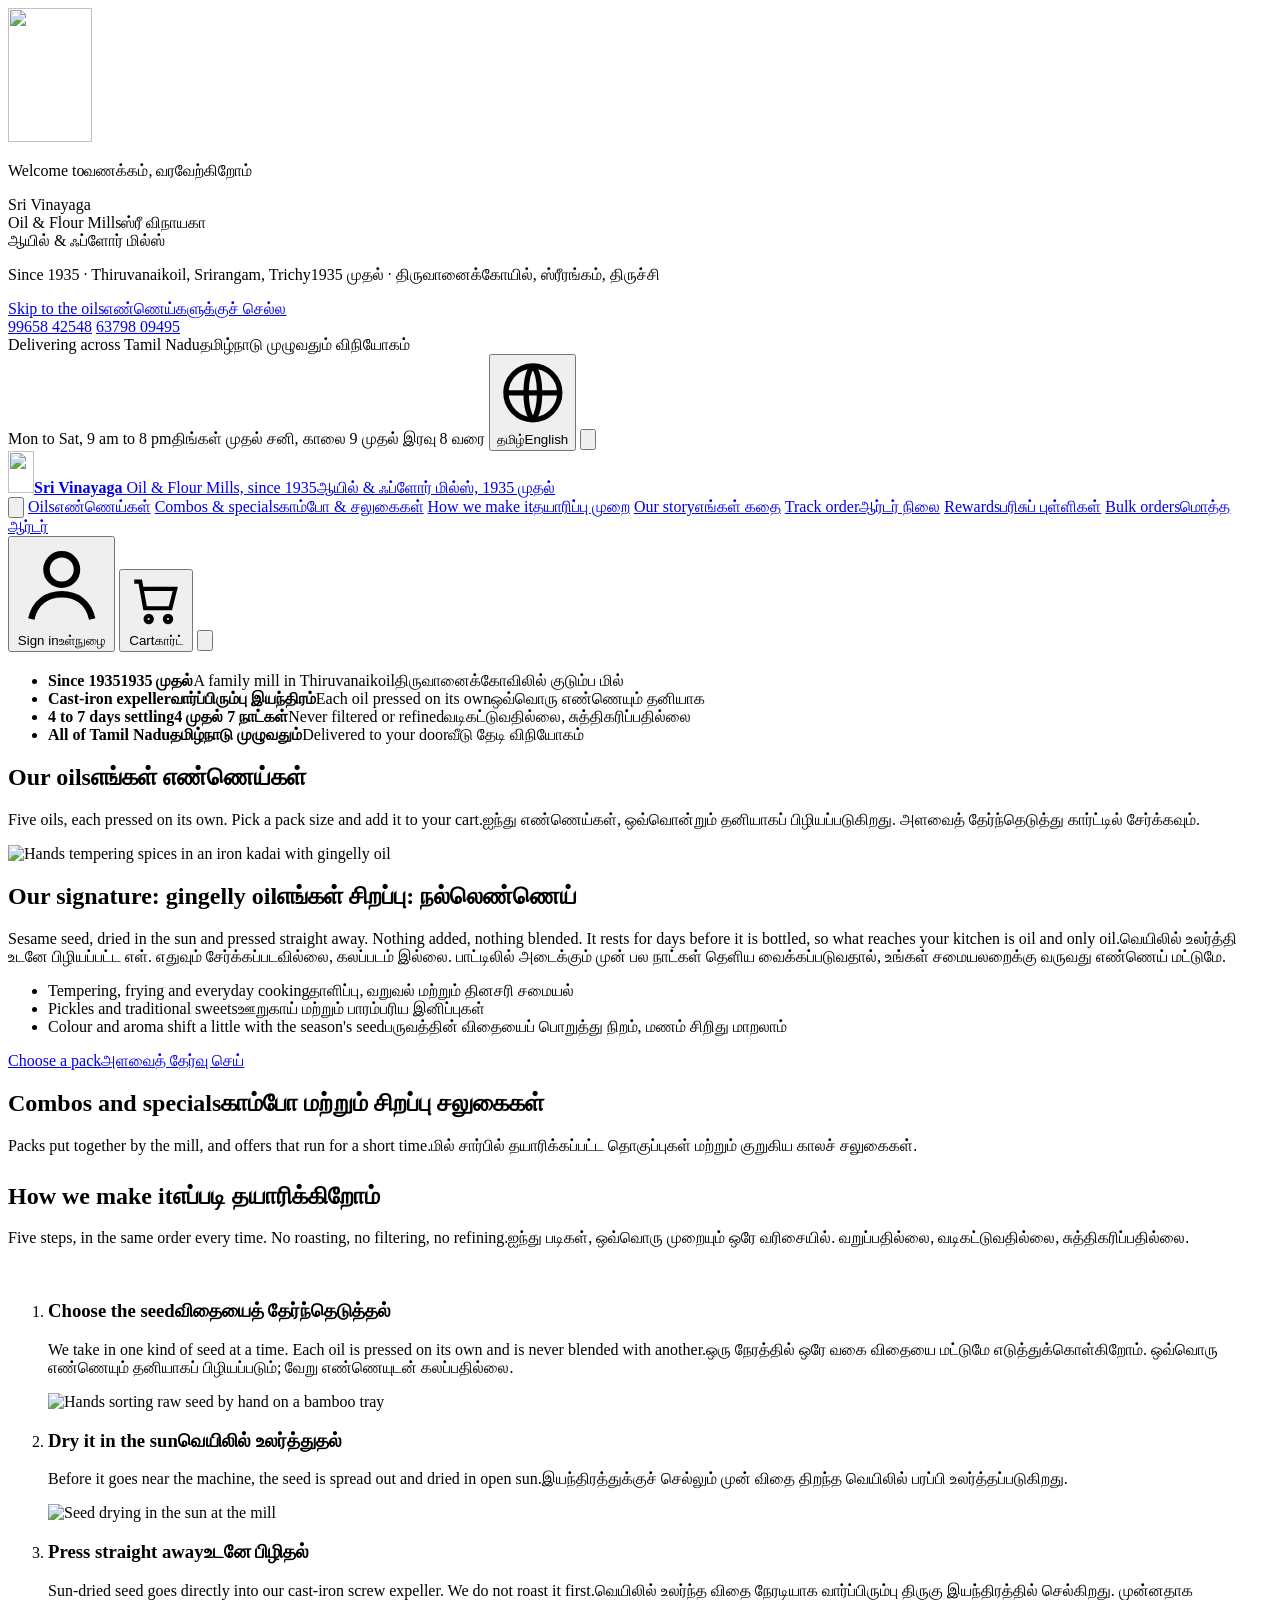
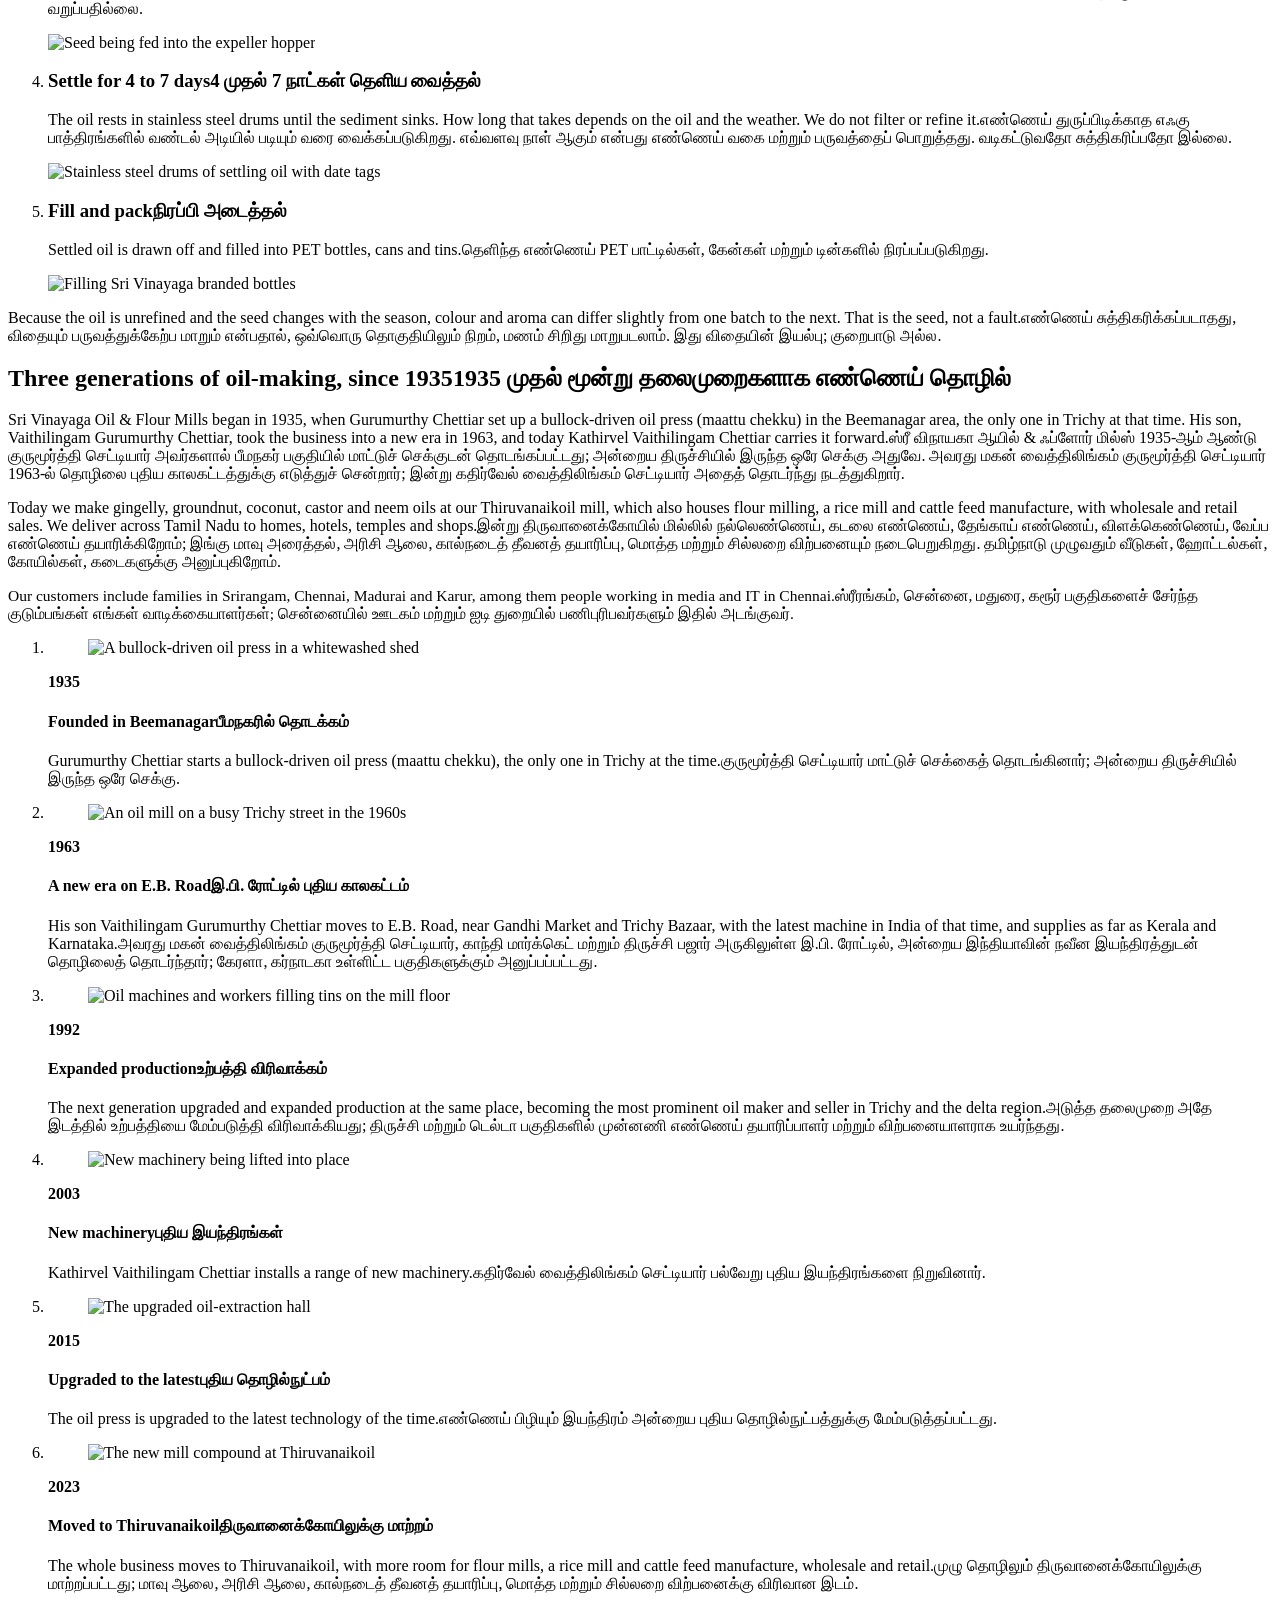
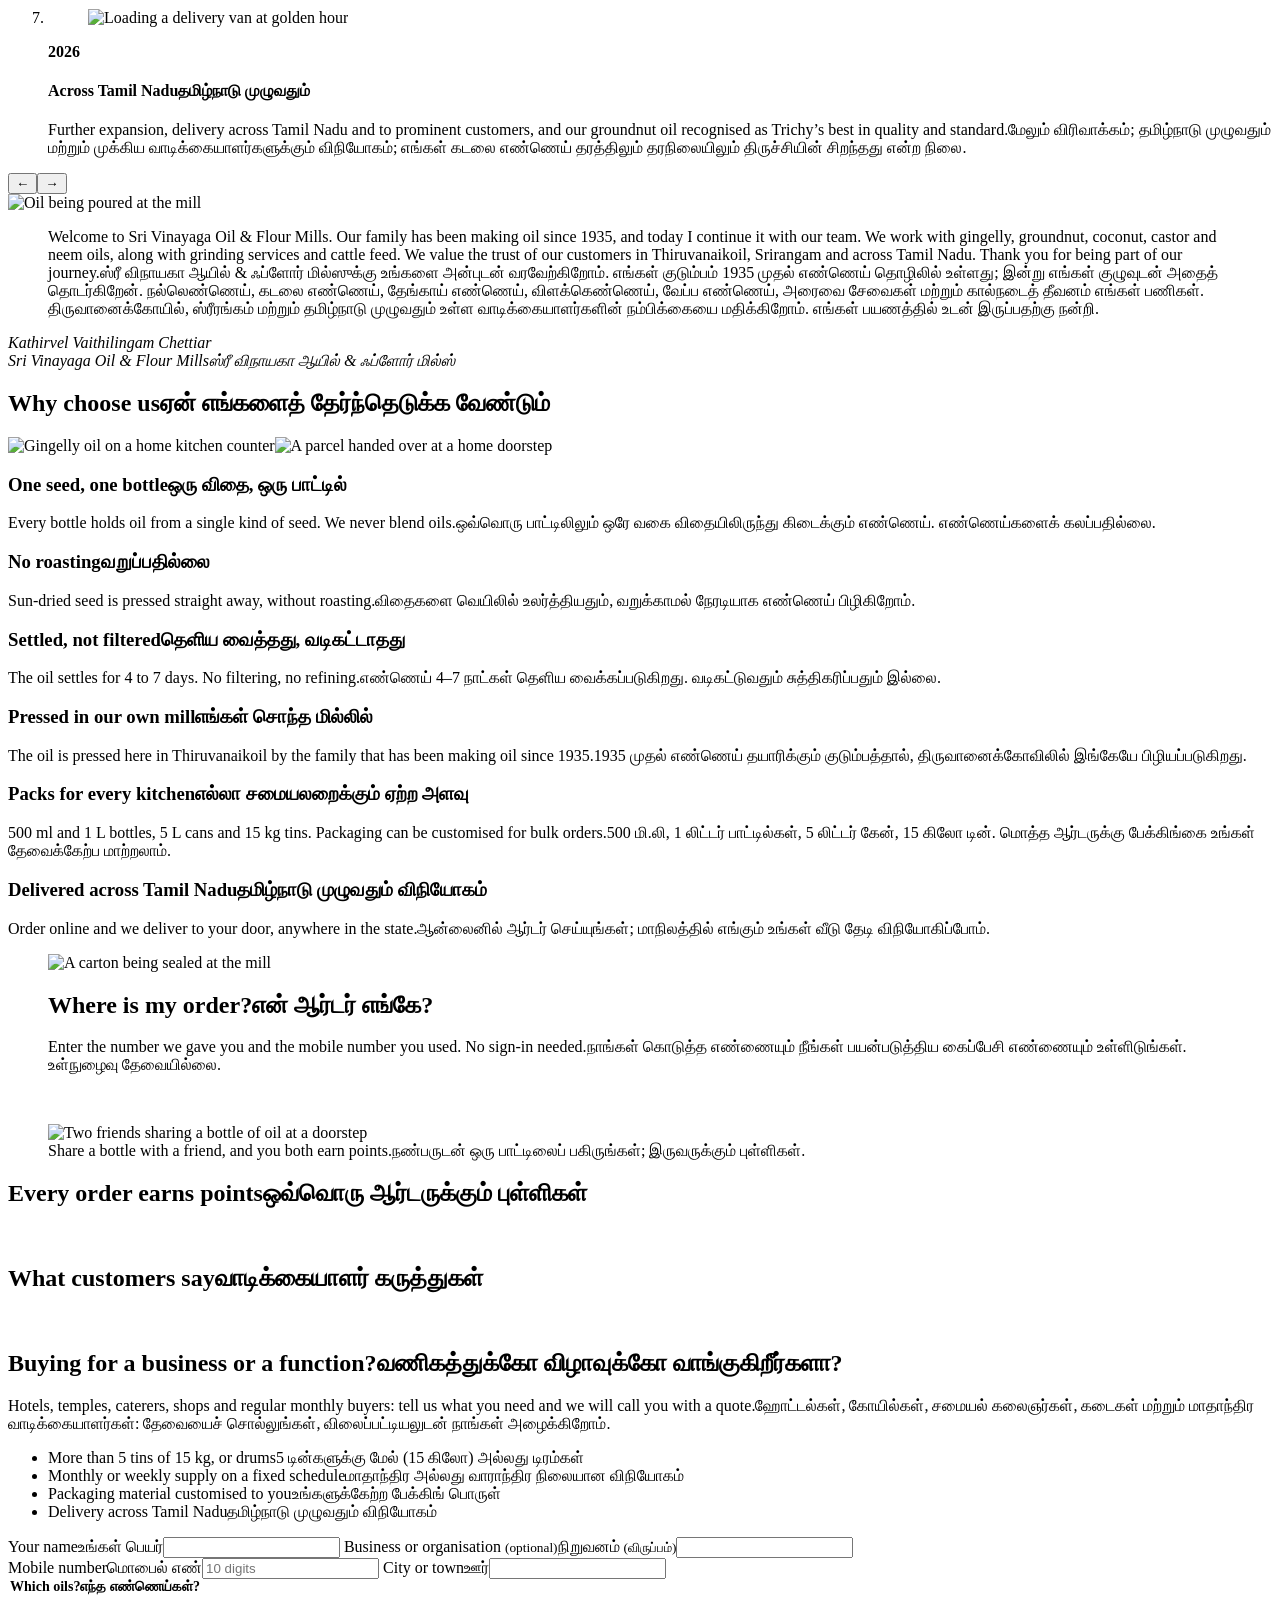
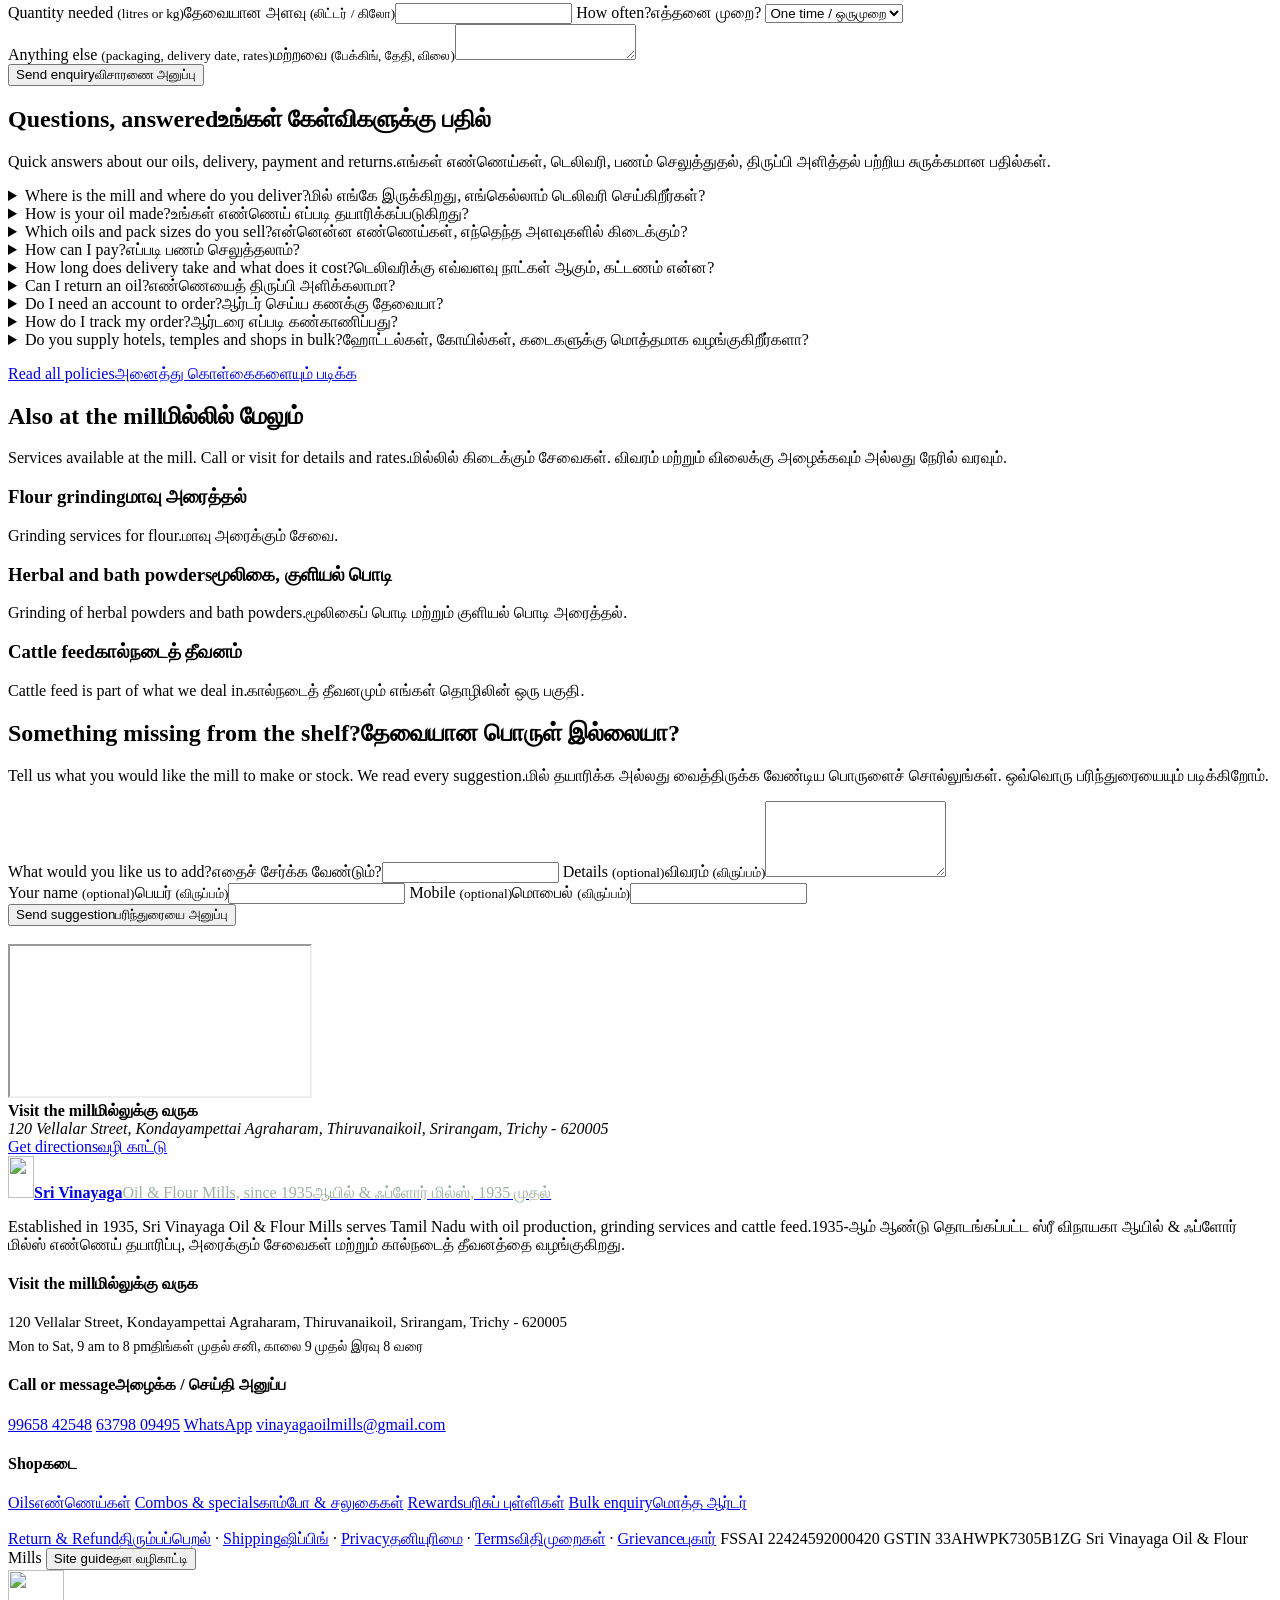
==== index.html @ d61313be "Add files via upload" ====
<!doctype html>
<html lang="en">
<head>
<meta charset="utf-8">
<meta name="viewport" content="width=device-width,initial-scale=1">
<title>Sri Vinayaga Oil &amp; Flour Mills, Trichy | Gingelly &amp; Groundnut Oil</title>
<meta name="description" content="Family oil mill in Thiruvanaikoil, Srirangam, Trichy since 1935. Gingelly, groundnut, coconut, castor and neem oils, iron cast screw expeller. Delivered across Tamil Nadu.">
<meta name="theme-color" content="#1F4A38"><link rel="manifest" href="manifest.webmanifest">
<meta property="og:type" content="website"><meta property="og:site_name" content="Sri Vinayaga Oil &amp; Flour Mills"><meta property="og:locale" content="en_IN"><meta property="og:locale:alternate" content="ta_IN">
<meta property="og:title" content="Sri Vinayaga Oil &amp; Flour Mills | Oils from our own mill, Trichy"><meta property="og:description" content="Family oil mill in Thiruvanaikoil, Srirangam, Trichy since 1935. Gingelly, groundnut, coconut, castor and neem oils. Delivered across Tamil Nadu."><meta name="twitter:card" content="summary_large_image">
<!--faqld:start--><script type="application/ld+json">{"@context": "https://schema.org", "@type": "FAQPage", "mainEntity": [{"@type": "Question", "name": "Where is the mill and where do you deliver?", "acceptedAnswer": {"@type": "Answer", "text": "Our family mill is at 120 Vellalar Street, Kondayampettai Agraharam, Thiruvanaikoil, Srirangam, Trichy, and has been running since 1935. We deliver across Tamil Nadu."}}, {"@type": "Question", "name": "How is your oil made?", "acceptedAnswer": {"@type": "Answer", "text": "We dry the seed in the sun and press it in our own iron cast screw expeller at the mill. The oil is settled and never filtered, and each bottle holds one seed type only."}}, {"@type": "Question", "name": "Which oils and pack sizes do you sell?", "acceptedAnswer": {"@type": "Answer", "text": "Gingelly (sesame), groundnut and coconut oils for cooking, and castor and neem oils for traditional household, external and lamp use. Cooking oils come in 500 ml, 1 litre, 5 litre cans and 15 kg tins; neem oil comes in a 100 ml bottle."}}, {"@type": "Question", "name": "How can I pay?", "acceptedAnswer": {"@type": "Answer", "text": "You can pay online by UPI (a QR code appears after you place the order) or pay on delivery."}}, {"@type": "Question", "name": "How long does delivery take and what does it cost?", "acceptedAnswer": {"@type": "Answer", "text": "Delivery takes 2 to 5 working days after dispatch. The delivery fee and the order value above which delivery is free are shown in your cart before you pay."}}, {"@type": "Question", "name": "Can I return an oil?", "acceptedAnswer": {"@type": "Answer", "text": "Food products are not returnable. If there is a genuine quality problem, tell us within 2 days of delivery with an unboxing video and we will decide within 3 working days. Approved refunds are paid in 5 to 7 working days. Read the full return and refund policy on our policies page."}}, {"@type": "Question", "name": "Do I need an account to order?", "acceptedAnswer": {"@type": "Answer", "text": "No. You can order as a guest with your name, mobile number and address. With an account you can see past orders, buy again and earn reward points."}}, {"@type": "Question", "name": "How do I track my order?", "acceptedAnswer": {"@type": "Answer", "text": "Use the Track your order section on this page with your order number and mobile number. No sign-in is needed."}}, {"@type": "Question", "name": "Do you supply hotels, temples and shops in bulk?", "acceptedAnswer": {"@type": "Answer", "text": "Yes. Send a bulk enquiry from the bulk supply section of this page with the oils and quantity you need, and the mill will call you back."}}]}</script><!--faqld:end-->
<!--seo:start--><!--seo:end-->
<link rel="icon" type="image/png" href="assets/favicon-64.png" sizes="64x64"><link rel="apple-touch-icon" href="assets/favicon-192.png">
<link rel="preload" href="fonts/cormorant-garamond-latin-500-normal.woff2" as="font" type="font/woff2" crossorigin>
<link rel="preload" href="fonts/hanken-grotesk-latin-400-normal.woff2" as="font" type="font/woff2" crossorigin>
<link rel="preload" as="image" href="assets/hero-1.webp" fetchpriority="high">
<script>try{var l=localStorage.getItem("sv_lang");if(l)document.documentElement.lang=l;else if((navigator.language||"").toLowerCase().indexOf("ta")==0)document.documentElement.lang="ta"}catch(e){}</script>
<link rel="stylesheet" href="css/style.css">
<script type="application/ld+json">{"@context":"https://schema.org","@type":"LocalBusiness","name":"Sri Vinayaga Oil & Flour Mills","foundingDate":"1935","telephone":["+919965842548","+916379809495"],"email":"vinayagaoilmills@gmail.com","address":{"@type":"PostalAddress","streetAddress":"120 Vellalar Street, Kondayampettai Agraharam, Thiruvanaikoil, Srirangam","addressLocality":"Tiruchirappalli","addressRegion":"Tamil Nadu","postalCode":"620005","addressCountry":"IN"},"openingHours":"Mo-Sa 09:00-20:00"}</script>
</head>
<body>
<div class="intro" id="intro" role="status" aria-live="polite">
  <span class="intro-tw tw1"></span><span class="intro-tw tw2"></span><span class="intro-tw tw3"></span><span class="intro-tw tw4"></span>
  <div class="intro-in">
    <img class="intro-logo" src="assets/logo-drop.webp" alt="" width="84" height="134">
    <p class="intro-hi"><span class="en">Welcome to</span><span class="ta">வணக்கம், வரவேற்கிறோம்</span></p>
    <p class="intro-name"><span class="en">Sri Vinayaga<br>Oil &amp; Flour Mills</span><span class="ta">ஸ்ரீ விநாயகா<br>ஆயில் &amp; ஃப்ளோர் மில்ஸ்</span></p>
    <p class="intro-sub"><span class="en">Since 1935 · Thiruvanaikoil, Srirangam, Trichy</span><span class="ta">1935 முதல் · திருவானைக்கோயில், ஸ்ரீரங்கம், திருச்சி</span></p>
    <span class="intro-bar"><i></i></span>
  </div>
</div>
<script>try{if(sessionStorage.getItem("sv_intro")){document.getElementById("intro").remove()}else{document.documentElement.classList.add("has-intro");setTimeout(function(){var e=document.getElementById("intro");if(e){e.remove();document.documentElement.classList.remove("has-intro")}},8000)}}catch(e){}</script>
<a class="skip" href="#oils"><span class="en">Skip to the oils</span><span class="ta">எண்ணெய்களுக்குச் செல்ல</span></a>
<div class="loadbar" id="loadbar"></div>

<!-- top bar -->
<div class="fest" id="festBar" hidden></div>
<div class="topbar">
  <div class="wrap">
    <div class="tb-phones">
      <a href="tel:+919965842548" data-c="phone1">99658 42548</a>
      <a href="tel:+916379809495" data-c="phone2">63798 09495</a>
    </div>
    <div class="tb-note" id="tbNote" aria-live="polite"><span class="en">Delivering across Tamil Nadu</span><span class="ta">தமிழ்நாடு முழுவதும் விநியோகம்</span></div>
    <div class="tb-right">
      <span class="tb-hours"><span class="en" data-c="hours_en">Mon to Sat, 9 am to 8 pm</span><span class="ta" data-c="hours_ta">திங்கள் முதல் சனி, காலை 9 முதல் இரவு 8 வரை</span></span>
      <button class="pill" id="langBtn" aria-label="Switch language / மொழி மாற்று"><svg viewBox="0 0 24 24" fill="none" stroke="currentColor" stroke-width="1.8" aria-hidden="true"><circle cx="12" cy="12" r="9"/><path d="M3 12h18M12 3c3 3.2 3 14.8 0 18M12 3c-3 3.2-3 14.8 0 18"/></svg><span class="en">தமிழ்</span><span class="ta">English</span></button>
      <button class="pill" id="themeBtn" aria-label="Switch light and dark theme"><svg class="i-moon" viewBox="0 0 24 24" fill="none" stroke="currentColor" stroke-width="1.8" aria-hidden="true"><path d="M20 14.5A8.5 8.5 0 0 1 9.5 4 8.5 8.5 0 1 0 20 14.5z"/></svg><svg class="i-sun" viewBox="0 0 24 24" fill="none" stroke="currentColor" stroke-width="1.8" aria-hidden="true"><circle cx="12" cy="12" r="4"/><path d="M12 2v2.5M12 19.5V22M2 12h2.5M19.5 12H22M5 5l1.8 1.8M17.2 17.2L19 19M19 5l-1.8 1.8M6.8 17.2L5 19"/></svg><span class="lbl-d"></span></button>
    </div>
  </div>
</div>

<!-- nav -->
<header class="nav">
  <div class="wrap">
    <a class="logo" href="#top" aria-label="Sri Vinayaga Oil and Flour Mills, home">
      <img class="mark" src="assets/logo-drop.webp" alt="" width="26" height="42"><b>Sri Vinayaga</b>
      <span><span class="en">Oil &amp; Flour Mills, since 1935</span><span class="ta">ஆயில் &amp; ஃப்ளோர் மில்ஸ், 1935 முதல்</span></span>
    </a>
    <nav class="links" id="links" aria-label="Main">
      <button class="menu-x" id="menuX" type="button" aria-label="Close menu"><svg viewBox="0 0 24 24" fill="none" stroke="currentColor" stroke-width="1.8" aria-hidden="true"><path d="M5 5l14 14M19 5L5 19"/></svg></button>
      <a href="#oils"><span class="en">Oils</span><span class="ta">எண்ணெய்கள்</span></a>
      <a href="#combos"><span class="en">Combos &amp; specials</span><span class="ta">காம்போ &amp; சலுகைகள்</span></a>
      <a href="#process"><span class="en">How we make it</span><span class="ta">தயாரிப்பு முறை</span></a>
      <a href="#story"><span class="en">Our story</span><span class="ta">எங்கள் கதை</span></a>
      <a href="#track" class="trk-link"><span class="en">Track order</span><span class="ta">ஆர்டர் நிலை</span></a>
      <a href="#rewards"><span class="en">Rewards</span><span class="ta">பரிசுப் புள்ளிகள்</span></a>
      <a href="#bulk"><span class="en">Bulk orders</span><span class="ta">மொத்த ஆர்டர்</span></a>
    </nav>
    <div class="acts">
      <button class="icon-btn" id="acctBtn" aria-haspopup="dialog">
        <svg viewBox="0 0 24 24" fill="none" stroke="currentColor" stroke-width="1.7" aria-hidden="true"><circle cx="12" cy="8" r="4"/><path d="M4 21c1-4.5 4.2-6.5 8-6.5s7 2 8 6.5"/></svg>
        <span class="lbl" id="acctLbl"><span class="en">Sign in</span><span class="ta">உள்நுழை</span></span>
      </button>
      <button class="icon-btn" id="cartBtn" aria-haspopup="dialog">
        <svg viewBox="0 0 24 24" fill="none" stroke="currentColor" stroke-width="1.7" aria-hidden="true"><path d="M3 4h2.5l2 11h10.5l2-8H6.5"/><circle cx="9" cy="19.5" r="1.3"/><circle cx="17" cy="19.5" r="1.3"/></svg>
        <span class="lbl"><span class="en">Cart</span><span class="ta">கார்ட்</span></span><span class="badge" id="cartN" data-n="0"></span>
      </button>
      <button class="icon-btn burger" id="burger" aria-label="Menu" aria-expanded="false">
        <svg viewBox="0 0 24 24" fill="none" stroke="currentColor" stroke-width="1.8" aria-hidden="true"><path d="M4 7h16M4 12h16M4 17h16"/></svg>
      </button>
    </div>
  </div>
</header>

<div class="menu-scrim" id="menuScrim"></div>
<div class="open-order" id="openOrder" hidden></div>
<div class="wa-dlg" id="waDlg" hidden role="dialog" aria-modal="true" aria-labelledby="waT"><div class="wa-box" id="waBox"></div></div>
<main id="top">
<!-- hero -->
<section class="hero" aria-label="Welcome" id="hero">
  <div id="slides"></div>
  <div class="wrap hero-in">
    <h1 id="heroH"></h1>
    <p class="sub" id="heroSub"></p>
    <div class="cta" id="heroCta"></div>
  </div>
  <div class="dots" id="dots" role="tablist" aria-label="Slides"></div>
</section>

<div class="facts"><div class="wrap"><ul>
  <li><b><span class="en">Since 1935</span><span class="ta">1935 முதல்</span></b><span class="en">A family mill in Thiruvanaikoil</span><span class="ta">திருவானைக்கோவிலில் குடும்ப மில்</span></li>
  <li><b><span class="en">Cast-iron expeller</span><span class="ta">வார்ப்பிரும்பு இயந்திரம்</span></b><span class="en">Each oil pressed on its own</span><span class="ta">ஒவ்வொரு எண்ணெயும் தனியாக</span></li>
  <li><b><span class="en">4 to 7 days settling</span><span class="ta">4 முதல் 7 நாட்கள்</span></b><span class="en">Never filtered or refined</span><span class="ta">வடிகட்டுவதில்லை, சுத்திகரிப்பதில்லை</span></li>
  <li><b><span class="en">All of Tamil Nadu</span><span class="ta">தமிழ்நாடு முழுவதும்</span></b><span class="en">Delivered to your door</span><span class="ta">வீடு தேடி விநியோகம்</span></li>
</ul></div></div>

<!-- oils -->
<section class="sec" id="oils">
  <div class="wrap">
    <div class="sec-head">
      <h2><span class="en">Our oils</span><span class="ta">எங்கள் எண்ணெய்கள்</span></h2>
      <p><span class="en">Five oils, each pressed on its own. Pick a pack size and add it to your cart.</span><span class="ta">ஐந்து எண்ணெய்கள், ஒவ்வொன்றும் தனியாகப் பிழியப்படுகிறது. அளவைத் தேர்ந்தெடுத்து கார்ட்டில் சேர்க்கவும்.</span></p>
    </div>
    <div id="loadFail"></div>
    <div class="shelf" id="shelf"><div class="sk"></div><div class="sk"></div><div class="sk"></div></div>
    <p class="shelf-note" id="shelfNote"></p>
  </div>
</section>

<!-- signature -->
<section class="sig" id="signature" aria-labelledby="sigH">
  <div class="ph"><img src="assets/kitchen-1.webp" alt="Hands tempering spices in an iron kadai with gingelly oil" loading="lazy"></div>
  <div class="tx">
    <h2 id="sigH"><span class="en">Our signature: gingelly oil</span><span class="ta">எங்கள் சிறப்பு: நல்லெண்ணெய்</span></h2>
    <p><span class="en">Sesame seed, dried in the sun and pressed straight away. Nothing added, nothing blended. It rests for days before it is bottled, so what reaches your kitchen is oil and only oil.</span><span class="ta">வெயிலில் உலர்த்தி உடனே பிழியப்பட்ட எள். எதுவும் சேர்க்கப்படவில்லை, கலப்படம் இல்லை. பாட்டிலில் அடைக்கும் முன் பல நாட்கள் தெளிய வைக்கப்படுவதால், உங்கள் சமையலறைக்கு வருவது எண்ணெய் மட்டுமே.</span></p>
    <ul>
      <li><span class="en">Tempering, frying and everyday cooking</span><span class="ta">தாளிப்பு, வறுவல் மற்றும் தினசரி சமையல்</span></li>
      <li><span class="en">Pickles and traditional sweets</span><span class="ta">ஊறுகாய் மற்றும் பாரம்பரிய இனிப்புகள்</span></li>
      <li><span class="en">Colour and aroma shift a little with the season's seed</span><span class="ta">பருவத்தின் விதையைப் பொறுத்து நிறம், மணம் சிறிது மாறலாம்</span></li>
    </ul>
    <div><a class="btn gold" href="#oils" data-pick="gingelly-oil"><span class="en">Choose a pack</span><span class="ta">அளவைத் தேர்வு செய்</span></a></div>
  </div>
</section>

<!-- combos and specials -->
<section class="sec" id="combos">
  <div class="wrap">
    <div class="sec-head">
      <h2><span class="en">Combos and specials</span><span class="ta">காம்போ மற்றும் சிறப்பு சலுகைகள்</span></h2>
      <p><span class="en">Packs put together by the mill, and offers that run for a short time.</span><span class="ta">மில் சார்பில் தயாரிக்கப்பட்ட தொகுப்புகள் மற்றும் குறுகிய காலச் சலுகைகள்.</span></p>
    </div>
    <div id="comboList" class="combos"></div>
    <div id="specialList" class="specials" style="margin-top:28px"></div>
  </div>
</section>

<!-- process -->
<section class="sec alt" id="process">
  <div class="wrap">
    <div class="sec-head">
      <h2><span class="en">How we make it</span><span class="ta">எப்படி தயாரிக்கிறோம்</span></h2>
      <p><span class="en">Five steps, in the same order every time. No roasting, no filtering, no refining.</span><span class="ta">ஐந்து படிகள், ஒவ்வொரு முறையும் ஒரே வரிசையில். வறுப்பதில்லை, வடிகட்டுவதில்லை, சுத்திகரிப்பதில்லை.</span></p>
    </div>
    <div class="proc">
      <div class="stage" id="stage" aria-hidden="true">
        <img class="on" src="assets/process-0-seed.webp" alt="" data-for="0">
        <img src="assets/process-1-sundry.webp" alt="" data-for="1" loading="lazy">
        <img src="assets/process-2-press.webp" alt="" data-for="2" loading="lazy">
        <img src="assets/process-3-settle.webp" alt="" data-for="3" loading="lazy">
        <img src="assets/process-4-bottle.webp" alt="" data-for="4" loading="lazy">
      </div>
      <ol class="steps" id="steps">
        <li class="step on" data-i="0"><h3><span class="en">Choose the seed</span><span class="ta">விதையைத் தேர்ந்தெடுத்தல்</span></h3><p><span class="en">We take in one kind of seed at a time. Each oil is pressed on its own and is never blended with another.</span><span class="ta">ஒரு நேரத்தில் ஒரே வகை விதையை மட்டுமே எடுத்துக்கொள்கிறோம். ஒவ்வொரு எண்ணெயும் தனியாகப் பிழியப்படும்; வேறு எண்ணெயுடன் கலப்பதில்லை.</span></p><div class="simg"><img src="assets/process-0-seed.webp" alt="Hands sorting raw seed by hand on a bamboo tray" loading="lazy"></div></li>
        <li class="step" data-i="1"><h3><span class="en">Dry it in the sun</span><span class="ta">வெயிலில் உலர்த்துதல்</span></h3><p><span class="en">Before it goes near the machine, the seed is spread out and dried in open sun.</span><span class="ta">இயந்திரத்துக்குச் செல்லும் முன் விதை திறந்த வெயிலில் பரப்பி உலர்த்தப்படுகிறது.</span></p><div class="simg"><img src="assets/process-1-sundry.webp" alt="Seed drying in the sun at the mill" loading="lazy"></div></li>
        <li class="step" data-i="2"><h3><span class="en">Press straight away</span><span class="ta">உடனே பிழிதல்</span></h3><p><span class="en">Sun-dried seed goes directly into our cast-iron screw expeller. We do not roast it first.</span><span class="ta">வெயிலில் உலர்ந்த விதை நேரடியாக வார்ப்பிரும்பு திருகு இயந்திரத்தில் செல்கிறது. முன்னதாக வறுப்பதில்லை.</span></p><div class="simg"><img src="assets/process-2-press.webp" alt="Seed being fed into the expeller hopper" loading="lazy"></div></li>
        <li class="step" data-i="3"><h3><span class="en">Settle for 4 to 7 days</span><span class="ta">4 முதல் 7 நாட்கள் தெளிய வைத்தல்</span></h3><p><span class="en">The oil rests in stainless steel drums until the sediment sinks. How long that takes depends on the oil and the weather. We do not filter or refine it.</span><span class="ta">எண்ணெய் துருப்பிடிக்காத எஃகு பாத்திரங்களில் வண்டல் அடியில் படியும் வரை வைக்கப்படுகிறது. எவ்வளவு நாள் ஆகும் என்பது எண்ணெய் வகை மற்றும் பருவத்தைப் பொறுத்தது. வடிகட்டுவதோ சுத்திகரிப்பதோ இல்லை.</span></p><div class="simg"><img src="assets/process-3-settle.webp" alt="Stainless steel drums of settling oil with date tags" loading="lazy"></div></li>
        <li class="step" data-i="4"><h3><span class="en">Fill and pack</span><span class="ta">நிரப்பி அடைத்தல்</span></h3><p><span class="en">Settled oil is drawn off and filled into PET bottles, cans and tins.</span><span class="ta">தெளிந்த எண்ணெய் PET பாட்டில்கள், கேன்கள் மற்றும் டின்களில் நிரப்பப்படுகிறது.</span></p><div class="simg"><img src="assets/process-4-bottle.webp" alt="Filling Sri Vinayaga branded bottles" loading="lazy"></div></li>
      </ol>
    </div>
    <p class="proc-note"><span class="en">Because the oil is unrefined and the seed changes with the season, colour and aroma can differ slightly from one batch to the next. That is the seed, not a fault.</span><span class="ta">எண்ணெய் சுத்திகரிக்கப்படாதது, விதையும் பருவத்துக்கேற்ப மாறும் என்பதால், ஒவ்வொரு தொகுதியிலும் நிறம், மணம் சிறிது மாறுபடலாம். இது விதையின் இயல்பு; குறைபாடு அல்ல.</span></p>
  </div>
</section>

<!-- story -->
<section class="sec" id="story">
  <div class="wrap">
    <div class="story">
      <div class="col">
        <h2><span class="en">Three generations of oil-making, since 1935</span><span class="ta">1935 முதல் மூன்று தலைமுறைகளாக எண்ணெய் தொழில்</span></h2>
        <p><span class="en">Sri Vinayaga Oil &amp; Flour Mills began in 1935, when Gurumurthy Chettiar set up a bullock-driven oil press (maattu chekku) in the Beemanagar area, the only one in Trichy at that time. His son, Vaithilingam Gurumurthy Chettiar, took the business into a new era in 1963, and today Kathirvel Vaithilingam Chettiar carries it forward.</span><span class="ta">ஸ்ரீ விநாயகா ஆயில் &amp; ஃப்ளோர் மில்ஸ் 1935-ஆம் ஆண்டு குருமூர்த்தி செட்டியார் அவர்களால் பீமநகர் பகுதியில் மாட்டுச் செக்குடன் தொடங்கப்பட்டது; அன்றைய திருச்சியில் இருந்த ஒரே செக்கு அதுவே. அவரது மகன் வைத்திலிங்கம் குருமூர்த்தி செட்டியார் 1963-ல் தொழிலை புதிய காலகட்டத்துக்கு எடுத்துச் சென்றார்; இன்று கதிர்வேல் வைத்திலிங்கம் செட்டியார் அதைத் தொடர்ந்து நடத்துகிறார்.</span></p>
        <p><span class="en">Today we make gingelly, groundnut, coconut, castor and neem oils at our Thiruvanaikoil mill, which also houses flour milling, a rice mill and cattle feed manufacture, with wholesale and retail sales. We deliver across Tamil Nadu to homes, hotels, temples and shops.</span><span class="ta">இன்று திருவானைக்கோயில் மில்லில் நல்லெண்ணெய், கடலை எண்ணெய், தேங்காய் எண்ணெய், விளக்கெண்ணெய், வேப்ப எண்ணெய் தயாரிக்கிறோம்; இங்கு மாவு அரைத்தல், அரிசி ஆலை, கால்நடைத் தீவனத் தயாரிப்பு, மொத்த மற்றும் சில்லறை விற்பனையும் நடைபெறுகிறது. தமிழ்நாடு முழுவதும் வீடுகள், ஹோட்டல்கள், கோயில்கள், கடைகளுக்கு அனுப்புகிறோம்.</span></p>
        <p class="cust" style="font-size:15.5px;color:var(--muted)"><span class="en">Our customers include families in Srirangam, Chennai, Madurai and Karur, among them people working in media and IT in Chennai.</span><span class="ta">ஸ்ரீரங்கம், சென்னை, மதுரை, கரூர் பகுதிகளைச் சேர்ந்த குடும்பங்கள் எங்கள் வாடிக்கையாளர்கள்; சென்னையில் ஊடகம் மற்றும் ஐடி துறையில் பணிபுரிபவர்களும் இதில் அடங்குவர்.</span></p>
      </div>

    </div>
    <div class="tl-wrap">
      <ol class="tl" id="timeline" aria-label="Timeline">
        <li><figure><img src="assets/story-1935.webp" alt="A bullock-driven oil press in a whitewashed shed" loading="lazy" width="600" height="450"></figure><b>1935</b><h4><span class="en">Founded in Beemanagar</span><span class="ta">பீமநகரில் தொடக்கம்</span></h4><p><span class="en">Gurumurthy Chettiar starts a bullock-driven oil press (maattu chekku), the only one in Trichy at the time.</span><span class="ta">குருமூர்த்தி செட்டியார் மாட்டுச் செக்கைத் தொடங்கினார்; அன்றைய திருச்சியில் இருந்த ஒரே செக்கு.</span></p></li>
        <li><figure><img src="assets/story-1963.webp" alt="An oil mill on a busy Trichy street in the 1960s" loading="lazy" width="600" height="450"></figure><b>1963</b><h4><span class="en">A new era on E.B. Road</span><span class="ta">இ.பி. ரோட்டில் புதிய காலகட்டம்</span></h4><p><span class="en">His son Vaithilingam Gurumurthy Chettiar moves to E.B. Road, near Gandhi Market and Trichy Bazaar, with the latest machine in India of that time, and supplies as far as Kerala and Karnataka.</span><span class="ta">அவரது மகன் வைத்திலிங்கம் குருமூர்த்தி செட்டியார், காந்தி மார்க்கெட் மற்றும் திருச்சி பஜார் அருகிலுள்ள இ.பி. ரோட்டில், அன்றைய இந்தியாவின் நவீன இயந்திரத்துடன் தொழிலைத் தொடர்ந்தார்; கேரளா, கர்நாடகா உள்ளிட்ட பகுதிகளுக்கும் அனுப்பப்பட்டது.</span></p></li>
        <li><figure><img src="assets/story-1992.webp" alt="Oil machines and workers filling tins on the mill floor" loading="lazy" width="600" height="450"></figure><b>1992</b><h4><span class="en">Expanded production</span><span class="ta">உற்பத்தி விரிவாக்கம்</span></h4><p><span class="en">The next generation upgraded and expanded production at the same place, becoming the most prominent oil maker and seller in Trichy and the delta region.</span><span class="ta">அடுத்த தலைமுறை அதே இடத்தில் உற்பத்தியை மேம்படுத்தி விரிவாக்கியது; திருச்சி மற்றும் டெல்டா பகுதிகளில் முன்னணி எண்ணெய் தயாரிப்பாளர் மற்றும் விற்பனையாளராக உயர்ந்தது.</span></p></li>
        <li><figure><img src="assets/story-2003.webp" alt="New machinery being lifted into place" loading="lazy" width="600" height="450"></figure><b>2003</b><h4><span class="en">New machinery</span><span class="ta">புதிய இயந்திரங்கள்</span></h4><p><span class="en">Kathirvel Vaithilingam Chettiar installs a range of new machinery.</span><span class="ta">கதிர்வேல் வைத்திலிங்கம் செட்டியார் பல்வேறு புதிய இயந்திரங்களை நிறுவினார்.</span></p></li>
        <li><figure><img src="assets/story-2015.webp" alt="The upgraded oil-extraction hall" loading="lazy" width="600" height="450"></figure><b>2015</b><h4><span class="en">Upgraded to the latest</span><span class="ta">புதிய தொழில்நுட்பம்</span></h4><p><span class="en">The oil press is upgraded to the latest technology of the time.</span><span class="ta">எண்ணெய் பிழியும் இயந்திரம் அன்றைய புதிய தொழில்நுட்பத்துக்கு மேம்படுத்தப்பட்டது.</span></p></li>
        <li><figure><img src="assets/story-2023.webp" alt="The new mill compound at Thiruvanaikoil" loading="lazy" width="600" height="450"></figure><b>2023</b><h4><span class="en">Moved to Thiruvanaikoil</span><span class="ta">திருவானைக்கோயிலுக்கு மாற்றம்</span></h4><p><span class="en">The whole business moves to Thiruvanaikoil, with more room for flour mills, a rice mill and cattle feed manufacture, wholesale and retail.</span><span class="ta">முழு தொழிலும் திருவானைக்கோயிலுக்கு மாற்றப்பட்டது; மாவு ஆலை, அரிசி ஆலை, கால்நடைத் தீவனத் தயாரிப்பு, மொத்த மற்றும் சில்லறை விற்பனைக்கு விரிவான இடம்.</span></p></li>
        <li><figure><img src="assets/story-2026.webp" alt="Loading a delivery van at golden hour" loading="lazy" width="600" height="450"></figure><b>2026</b><h4><span class="en">Across Tamil Nadu</span><span class="ta">தமிழ்நாடு முழுவதும்</span></h4><p><span class="en">Further expansion, delivery across Tamil Nadu and to prominent customers, and our groundnut oil recognised as Trichy’s best in quality and standard.</span><span class="ta">மேலும் விரிவாக்கம்; தமிழ்நாடு முழுவதும் மற்றும் முக்கிய வாடிக்கையாளர்களுக்கும் விநியோகம்; எங்கள் கடலை எண்ணெய் தரத்திலும் தரநிலையிலும் திருச்சியின் சிறந்தது என்ற நிலை.</span></p></li>
      </ol>
      <div class="tl-nav"><button type="button" id="tlPrev" aria-label="Earlier">&#8592;</button><button type="button" id="tlNext" aria-label="Later">&#8594;</button></div>
    </div>
    <div class="owner">
      <img src="assets/hero-2.webp" alt="Oil being poured at the mill" loading="lazy">
      <div>
        <blockquote><span class="en">Welcome to Sri Vinayaga Oil &amp; Flour Mills. Our family has been making oil since 1935, and today I continue it with our team. We work with gingelly, groundnut, coconut, castor and neem oils, along with grinding services and cattle feed. We value the trust of our customers in Thiruvanaikoil, Srirangam and across Tamil Nadu. Thank you for being part of our journey.</span><span class="ta">ஸ்ரீ விநாயகா ஆயில் &amp; ஃப்ளோர் மில்ஸுக்கு உங்களை அன்புடன் வரவேற்கிறோம். எங்கள் குடும்பம் 1935 முதல் எண்ணெய் தொழிலில் உள்ளது; இன்று எங்கள் குழுவுடன் அதைத் தொடர்கிறேன். நல்லெண்ணெய், கடலை எண்ணெய், தேங்காய் எண்ணெய், விளக்கெண்ணெய், வேப்ப எண்ணெய், அரைவை சேவைகள் மற்றும் கால்நடைத் தீவனம் எங்கள் பணிகள். திருவானைக்கோயில், ஸ்ரீரங்கம் மற்றும் தமிழ்நாடு முழுவதும் உள்ள வாடிக்கையாளர்களின் நம்பிக்கையை மதிக்கிறோம். எங்கள் பயணத்தில் உடன் இருப்பதற்கு நன்றி.</span></blockquote>
        <cite>Kathirvel Vaithilingam Chettiar<br><span class="en">Sri Vinayaga Oil &amp; Flour Mills</span><span class="ta">ஸ்ரீ விநாயகா ஆயில் &amp; ஃப்ளோர் மில்ஸ்</span></cite>
      </div>
    </div>
  </div>
</section>

<!-- why -->
<section class="sec alt" id="why">
  <div class="wrap">
    <div class="sec-head"><h2><span class="en">Why choose us</span><span class="ta">ஏன் எங்களைத் தேர்ந்தெடுக்க வேண்டும்</span></h2></div>
    <div class="why-photos"><img src="assets/kitchen-2.webp" alt="Gingelly oil on a home kitchen counter" loading="lazy"><img src="assets/delivery.webp" alt="A parcel handed over at a home doorstep" loading="lazy"></div>
    <div class="why">
      <div><h3><span class="en">One seed, one bottle</span><span class="ta">ஒரு விதை, ஒரு பாட்டில்</span></h3><p><span class="en">Every bottle holds oil from a single kind of seed. We never blend oils.</span><span class="ta">ஒவ்வொரு பாட்டிலிலும் ஒரே வகை விதையிலிருந்து கிடைக்கும் எண்ணெய். எண்ணெய்களைக் கலப்பதில்லை.</span></p></div>
      <div><h3><span class="en">No roasting</span><span class="ta">வறுப்பதில்லை</span></h3><p><span class="en">Sun-dried seed is pressed straight away, without roasting.</span><span class="ta">விதைகளை வெயிலில் உலர்த்தியதும், வறுக்காமல் நேரடியாக எண்ணெய் பிழிகிறோம்.</span></p></div>
      <div><h3><span class="en">Settled, not filtered</span><span class="ta">தெளிய வைத்தது, வடிகட்டாதது</span></h3><p><span class="en">The oil settles for 4 to 7 days. No filtering, no refining.</span><span class="ta">எண்ணெய் 4–7 நாட்கள் தெளிய வைக்கப்படுகிறது. வடிகட்டுவதும் சுத்திகரிப்பதும் இல்லை.</span></p></div>
      <div><h3><span class="en">Pressed in our own mill</span><span class="ta">எங்கள் சொந்த மில்லில்</span></h3><p><span class="en">The oil is pressed here in Thiruvanaikoil by the family that has been making oil since 1935.</span><span class="ta">1935 முதல் எண்ணெய் தயாரிக்கும் குடும்பத்தால், திருவானைக்கோவிலில் இங்கேயே பிழியப்படுகிறது.</span></p></div>
      <div><h3><span class="en">Packs for every kitchen</span><span class="ta">எல்லா சமையலறைக்கும் ஏற்ற அளவு</span></h3><p><span class="en">500 ml and 1 L bottles, 5 L cans and 15 kg tins. Packaging can be customised for bulk orders.</span><span class="ta">500 மி.லி, 1 லிட்டர் பாட்டில்கள், 5 லிட்டர் கேன், 15 கிலோ டின். மொத்த ஆர்டருக்கு பேக்கிங்கை உங்கள் தேவைக்கேற்ப மாற்றலாம்.</span></p></div>
      <div><h3><span class="en">Delivered across Tamil Nadu</span><span class="ta">தமிழ்நாடு முழுவதும் விநியோகம்</span></h3><p><span class="en">Order online and we deliver to your door, anywhere in the state.</span><span class="ta">ஆன்லைனில் ஆர்டர் செய்யுங்கள்; மாநிலத்தில் எங்கும் உங்கள் வீடு தேடி விநியோகிப்போம்.</span></p></div>
    </div>
  </div>
</section>

<!-- track -->
<section class="sec track" id="track" aria-labelledby="tkH">
  <div class="wrap">
    <figure class="tk-fig">
      <img src="assets/banner-track.webp" alt="A carton being sealed at the mill" loading="lazy">
      <figcaption><h2 id="tkH"><span class="en">Where is my order?</span><span class="ta">என் ஆர்டர் எங்கே?</span></h2><p><span class="en">Enter the number we gave you and the mobile number you used. No sign-in needed.</span><span class="ta">நாங்கள் கொடுத்த எண்ணையும் நீங்கள் பயன்படுத்திய கைப்பேசி எண்ணையும் உள்ளிடுங்கள். உள்நுழைவு தேவையில்லை.</span></p></figcaption>
    </figure>
    <div id="festTrack"></div>
    <div class="tk-grid" id="tkBody"></div>
  </div>
</section>

<!-- rewards -->
<section class="sec rewards" id="rewards">
  <img src="assets/texture.webp" alt="" loading="lazy">
  <div class="wrap"><figure class="rw-fig"><img class="rw-banner" src="assets/banner-rewards.webp" alt="Two friends sharing a bottle of oil at a doorstep" loading="lazy"><figcaption><span class="en">Share a bottle with a friend, and you both earn points.</span><span class="ta">நண்பருடன் ஒரு பாட்டிலைப் பகிருங்கள்; இருவருக்கும் புள்ளிகள்.</span></figcaption></figure></div>
  <div class="wrap rw">
    <div>
      <h2><span class="en">Every order earns points</span><span class="ta">ஒவ்வொரு ஆர்டருக்கும் புள்ளிகள்</span></h2>
      <p id="rwLead"></p>
      <div class="tiers" id="tiers"></div>
    </div>
    <div class="rw-card" id="rwCard"></div>
  </div>
</section>

<!-- reviews -->
<section class="sec revsec" id="reviews">
  <img class="revbg" src="assets/bg-reviews.webp" alt="" loading="lazy">
  <div class="wrap">
    <div class="sec-head"><h2><span class="en">What customers say</span><span class="ta">வாடிக்கையாளர் கருத்துகள்</span></h2></div>
    <div class="revs" id="revList"></div>
  </div>
</section>

<!-- bulk -->
<section class="sec bulk" id="bulk">
  <img src="assets/bulk.webp" alt="" loading="lazy">
  <div class="wrap bk">
    <div>
      <h2><span class="en">Buying for a business or a function?</span><span class="ta">வணிகத்துக்கோ விழாவுக்கோ வாங்குகிறீர்களா?</span></h2>
      <p class="lead"><span class="en">Hotels, temples, caterers, shops and regular monthly buyers: tell us what you need and we will call you with a quote.</span><span class="ta">ஹோட்டல்கள், கோயில்கள், சமையல் கலைஞர்கள், கடைகள் மற்றும் மாதாந்திர வாடிக்கையாளர்கள்: தேவையைச் சொல்லுங்கள், விலைப்பட்டியலுடன் நாங்கள் அழைக்கிறோம்.</span></p>
      <ul>
        <li><span class="en">More than 5 tins of 15 kg, or drums</span><span class="ta">5 டின்களுக்கு மேல் (15 கிலோ) அல்லது டிரம்கள்</span></li>
        <li><span class="en">Monthly or weekly supply on a fixed schedule</span><span class="ta">மாதாந்திர அல்லது வாராந்திர நிலையான விநியோகம்</span></li>
        <li><span class="en">Packaging material customised to you</span><span class="ta">உங்களுக்கேற்ற பேக்கிங் பொருள்</span></li>
        <li><span class="en">Delivery across Tamil Nadu</span><span class="ta">தமிழ்நாடு முழுவதும் விநியோகம்</span></li>
      </ul>
    </div>
    <div class="formbox">
      <form class="f" id="bulkForm" novalidate>
        <div class="row">
          <label class="fl"><span class="en">Your name</span><span class="ta">உங்கள் பெயர்</span><input type="text" name="name" autocomplete="name" required></label>
          <label class="fl"><span class="en">Business or organisation <small>(optional)</small></span><span class="ta">நிறுவனம் <small>(விருப்பம்)</small></span><input type="text" name="business" autocomplete="organization"></label>
        </div>
        <div class="row">
          <label class="fl"><span class="en">Mobile number</span><span class="ta">மொபைல் எண்</span><input type="tel" name="phone" inputmode="numeric" maxlength="10" autocomplete="tel-national" placeholder="10 digits" required></label>
          <label class="fl"><span class="en">City or town</span><span class="ta">ஊர்</span><input type="text" name="city"></label>
        </div>
        <fieldset style="border:0;padding:0;margin:0"><legend class="fl" style="font-size:14px;font-weight:600;margin-bottom:8px"><span class="en">Which oils?</span><span class="ta">எந்த எண்ணெய்கள்?</span></legend>
          <div class="checks" id="bulkOils"></div></fieldset>
        <div class="row">
          <label class="fl"><span class="en">Quantity needed <small>(litres or kg)</small></span><span class="ta">தேவையான அளவு <small>(லிட்டர் / கிலோ)</small></span><input type="number" name="qty" min="1" step="1" inputmode="numeric"></label>
          <label class="fl"><span class="en">How often?</span><span class="ta">எத்தனை முறை?</span>
            <select name="freq"><option value="One time">One time / ஒருமுறை</option><option value="Monthly">Monthly / மாதம்</option><option value="Weekly">Weekly / வாரம்</option><option value="Other">Other / மற்றவை</option></select></label>
        </div>
        <label class="fl"><span class="en">Anything else <small>(packaging, delivery date, rates)</small></span><span class="ta">மற்றவை <small>(பேக்கிங், தேதி, விலை)</small></span><textarea name="message" maxlength="1000"></textarea></label>
        <div class="msg" id="bulkMsg" role="status"></div>
        <button class="btn" type="submit"><span class="en">Send enquiry</span><span class="ta">விசாரணை அனுப்பு</span></button>
      </form>
    </div>
  </div>
</section>

<!--faq:start-->
<section class="sec" id="faq" aria-labelledby="faqH"><div class="wrap">
  <div class="sec-head"><h2 id="faqH"><span class="en">Questions, answered</span><span class="ta">உங்கள் கேள்விகளுக்கு பதில்</span></h2>
    <p><span class="en">Quick answers about our oils, delivery, payment and returns.</span><span class="ta">எங்கள் எண்ணெய்கள், டெலிவரி, பணம் செலுத்துதல், திருப்பி அளித்தல் பற்றிய சுருக்கமான பதில்கள்.</span></p></div>
  <div class="faq"><details class="faq-i"><summary><span class="en">Where is the mill and where do you deliver?</span><span class="ta">மில் எங்கே இருக்கிறது, எங்கெல்லாம் டெலிவரி செய்கிறீர்கள்?</span></summary><p><span class="en">Our family mill is at 120 Vellalar Street, Kondayampettai Agraharam, Thiruvanaikoil, Srirangam, Trichy, and has been running since 1935. We deliver across Tamil Nadu.</span><span class="ta">எங்கள் குடும்ப மில் 120 வேளாளர் தெரு, கொண்டையம்பேட்டை அக்ரஹாரம், திருவானைக்கோவில், ஸ்ரீரங்கம், திருச்சியில் 1935 முதல் இயங்குகிறது. தமிழ்நாடு முழுவதும் டெலிவரி செய்கிறோம்.</span></p></details><details class="faq-i"><summary><span class="en">How is your oil made?</span><span class="ta">உங்கள் எண்ணெய் எப்படி தயாரிக்கப்படுகிறது?</span></summary><p><span class="en">We dry the seed in the sun and press it in our own iron cast screw expeller at the mill. The oil is settled and never filtered, and each bottle holds one seed type only.</span><span class="ta">விதையை வெயிலில் உலர்த்தி, மில்லில் எங்கள் இரும்பு வார்ப்பு ஸ்க்ரூ எக்ஸ்பெல்லரில் பிழிகிறோம். எண்ணெய் தெளிய வைக்கப்படுகிறது, வடிகட்டப்படுவதில்லை; ஒவ்வொரு பாட்டிலிலும் ஒரே வகை விதை மட்டுமே.</span></p></details><details class="faq-i"><summary><span class="en">Which oils and pack sizes do you sell?</span><span class="ta">என்னென்ன எண்ணெய்கள், எந்தெந்த அளவுகளில் கிடைக்கும்?</span></summary><p><span class="en">Gingelly (sesame), groundnut and coconut oils for cooking, and castor and neem oils for traditional household, external and lamp use. Cooking oils come in 500 ml, 1 litre, 5 litre cans and 15 kg tins; neem oil comes in a 100 ml bottle.</span><span class="ta">சமையலுக்கு நல்லெண்ணெய், கடலை எண்ணெய், தேங்காய் எண்ணெய்; பாரம்பரிய வீட்டு, வெளிப்பூச்சு, விளக்கு பயன்பாட்டிற்கு விளக்கெண்ணெய், வேப்ப எண்ணெய். சமையல் எண்ணெய்கள் 500 மி.லி, 1 லிட்டர், 5 லிட்டர் கேன், 15 கிலோ டின் அளவுகளில்; வேப்ப எண்ணெய் 100 மி.லி பாட்டிலில்.</span></p></details><details class="faq-i"><summary><span class="en">How can I pay?</span><span class="ta">எப்படி பணம் செலுத்தலாம்?</span></summary><p><span class="en">You can pay online by UPI (a QR code appears after you place the order) or pay on delivery.</span><span class="ta">UPI மூலம் ஆன்லைனில் (ஆர்டர் செய்த பின் QR குறியீடு தோன்றும்) அல்லது டெலிவரியில் செலுத்தலாம்.</span></p></details><details class="faq-i"><summary><span class="en">How long does delivery take and what does it cost?</span><span class="ta">டெலிவரிக்கு எவ்வளவு நாட்கள் ஆகும், கட்டணம் என்ன?</span></summary><p><span class="en">Delivery takes 2 to 5 working days after dispatch. The delivery fee and the order value above which delivery is free are shown in your cart before you pay.</span><span class="ta">அனுப்பிய பின் 2 முதல் 5 வேலை நாட்கள் ஆகும். டெலிவரி கட்டணமும், எந்த ஆர்டர் தொகைக்கு மேல் டெலிவரி இலவசம் என்பதும் பணம் செலுத்தும் முன் கூடையில் காட்டப்படும்.</span></p></details><details class="faq-i"><summary><span class="en">Can I return an oil?</span><span class="ta">எண்ணெயைத் திருப்பி அளிக்கலாமா?</span></summary><p><span class="en">Food products are not returnable. If there is a genuine quality problem, tell us within 2 days of delivery with an unboxing video and we will decide within 3 working days. Approved refunds are paid in 5 to 7 working days. Read the full return and refund policy on our policies page.</span><span class="ta">உணவுப் பொருட்களைத் திருப்பி எடுக்க இயலாது. உண்மையான தரக் குறைபாடு இருந்தால் டெலிவரி ஆன 2 நாட்களுக்குள் பார்சல் திறக்கும் வீடியோவுடன் தெரிவியுங்கள்; 3 வேலை நாட்களில் முடிவு தெரிவிப்போம். ஒப்புதல் பெற்ற பணத்திருப்பம் 5 முதல் 7 வேலை நாட்களில் செலுத்தப்படும். முழு விவரம் கொள்கைகள் பக்கத்தில்.</span></p></details><details class="faq-i"><summary><span class="en">Do I need an account to order?</span><span class="ta">ஆர்டர் செய்ய கணக்கு தேவையா?</span></summary><p><span class="en">No. You can order as a guest with your name, mobile number and address. With an account you can see past orders, buy again and earn reward points.</span><span class="ta">தேவையில்லை. பெயர், மொபைல் எண், முகவரி கொடுத்து விருந்தினராக ஆர்டர் செய்யலாம். கணக்கு இருந்தால் முந்தைய ஆர்டர்களைப் பார்க்கலாம், மீண்டும் வாங்கலாம், வெகுமதிப் புள்ளிகள் பெறலாம்.</span></p></details><details class="faq-i"><summary><span class="en">How do I track my order?</span><span class="ta">ஆர்டரை எப்படி கண்காணிப்பது?</span></summary><p><span class="en">Use the Track your order section on this page with your order number and mobile number. No sign-in is needed.</span><span class="ta">இந்தப் பக்கத்தில் உள்ள ஆர்டரைக் கண்காணி பகுதியில் ஆர்டர் எண்ணையும் மொபைல் எண்ணையும் கொடுக்கவும். உள்நுழைவு தேவையில்லை.</span></p></details><details class="faq-i"><summary><span class="en">Do you supply hotels, temples and shops in bulk?</span><span class="ta">ஹோட்டல்கள், கோயில்கள், கடைகளுக்கு மொத்தமாக வழங்குகிறீர்களா?</span></summary><p><span class="en">Yes. Send a bulk enquiry from the bulk supply section of this page with the oils and quantity you need, and the mill will call you back.</span><span class="ta">ஆம். இந்தப் பக்கத்தின் மொத்த விநியோகப் பகுதியில் தேவையான எண்ணெய், அளவுடன் விசாரணை அனுப்புங்கள்; மில்லிலிருந்து உங்களை அழைப்போம்.</span></p></details></div>
  <p class="faq-more"><a href="policies.html"><span class="en">Read all policies</span><span class="ta">அனைத்து கொள்கைகளையும் படிக்க</span></a></p>
</div></section><!--faq:end-->
<!-- also at the mill + suggest -->
<section class="sec" id="mill">
  <div class="wrap">
    <div class="sec-head"><h2><span class="en">Also at the mill</span><span class="ta">மில்லில் மேலும்</span></h2>
      <p><span class="en">Services available at the mill. Call or visit for details and rates.</span><span class="ta">மில்லில் கிடைக்கும் சேவைகள். விவரம் மற்றும் விலைக்கு அழைக்கவும் அல்லது நேரில் வரவும்.</span></p></div>
    <div class="also">
      <div><h3><span class="en">Flour grinding</span><span class="ta">மாவு அரைத்தல்</span></h3><p><span class="en">Grinding services for flour.</span><span class="ta">மாவு அரைக்கும் சேவை.</span></p></div>
      <div><h3><span class="en">Herbal and bath powders</span><span class="ta">மூலிகை, குளியல் பொடி</span></h3><p><span class="en">Grinding of herbal powders and bath powders.</span><span class="ta">மூலிகைப் பொடி மற்றும் குளியல் பொடி அரைத்தல்.</span></p></div>
      <div><h3><span class="en">Cattle feed</span><span class="ta">கால்நடைத் தீவனம்</span></h3><p><span class="en">Cattle feed is part of what we deal in.</span><span class="ta">கால்நடைத் தீவனமும் எங்கள் தொழிலின் ஒரு பகுதி.</span></p></div>
    </div>
    <div class="suggest">
      <div>
        <h2><span class="en">Something missing from the shelf?</span><span class="ta">தேவையான பொருள் இல்லையா?</span></h2>
        <p><span class="en">Tell us what you would like the mill to make or stock. We read every suggestion.</span><span class="ta">மில் தயாரிக்க அல்லது வைத்திருக்க வேண்டிய பொருளைச் சொல்லுங்கள். ஒவ்வொரு பரிந்துரையையும் படிக்கிறோம்.</span></p>
      </div>
      <form class="f formbox" id="sugForm" style="border:1px solid var(--line);box-shadow:none" novalidate>
        <label class="fl"><span class="en">What would you like us to add?</span><span class="ta">எதைச் சேர்க்க வேண்டும்?</span><input type="text" name="product" maxlength="120" required></label>
        <label class="fl"><span class="en">Details <small>(optional)</small></span><span class="ta">விவரம் <small>(விருப்பம்)</small></span><textarea name="details" maxlength="500" style="min-height:70px"></textarea></label>
        <div class="row">
          <label class="fl"><span class="en">Your name <small>(optional)</small></span><span class="ta">பெயர் <small>(விருப்பம்)</small></span><input type="text" name="name" maxlength="80" autocomplete="name"></label>
          <label class="fl"><span class="en">Mobile <small>(optional)</small></span><span class="ta">மொபைல் <small>(விருப்பம்)</small></span><input type="tel" name="phone" inputmode="numeric" maxlength="10"></label>
        </div>
        <div class="msg" id="sugMsg" role="status"></div>
        <button class="btn" type="submit"><span class="en">Send suggestion</span><span class="ta">பரிந்துரையை அனுப்பு</span></button>
      </form>
    </div>
  </div>
</section>
</main>

<footer>
  <div class="ft-band" aria-hidden="true"><img src="assets/footer-temple.webp" alt="" loading="lazy"></div>
  <div class="wrap">
    <div class="ft-map" id="ftMap">
      <div class="ft-map-view"><iframe id="mapFrame" title="Map of Sri Vinayaga Oil and Flour Mills" loading="lazy" referrerpolicy="no-referrer-when-downgrade" src="about:blank"></iframe></div>
      <div class="ft-map-card"><b><span class="en">Visit the mill</span><span class="ta">மில்லுக்கு வருக</span></b><address data-c="address">120 Vellalar Street, Kondayampettai Agraharam, Thiruvanaikoil, Srirangam, Trichy - 620005</address><a class="btn gold" id="dirBtn" href="https://maps.app.goo.gl/yUar4BYDgQyybho69" target="_blank" rel="noopener"><span class="en">Get directions</span><span class="ta">வழி காட்டு</span></a></div>
    </div>
    <div class="ft">
      <div>
        <a class="logo" href="#top"><img class="mark" src="assets/logo-drop.webp" alt="" width="26" height="42"><b>Sri Vinayaga</b><span style="color:#9db0a3"><span class="en">Oil &amp; Flour Mills, since 1935</span><span class="ta">ஆயில் &amp; ஃப்ளோர் மில்ஸ், 1935 முதல்</span></span></a>
        <div class="social" id="social"></div>
        <p class="about"><span class="en">Established in 1935, Sri Vinayaga Oil &amp; Flour Mills serves Tamil Nadu with oil production, grinding services and cattle feed.</span><span class="ta">1935-ஆம் ஆண்டு தொடங்கப்பட்ட ஸ்ரீ விநாயகா ஆயில் &amp; ஃப்ளோர் மில்ஸ் எண்ணெய் தயாரிப்பு, அரைக்கும் சேவைகள் மற்றும் கால்நடைத் தீவனத்தை வழங்குகிறது.</span></p>
      </div>
      <div>
        <h4><span class="en">Visit the mill</span><span class="ta">மில்லுக்கு வருக</span></h4>
        <address style="font-style:normal;font-size:15px" data-c="address">120 Vellalar Street, Kondayampettai Agraharam, Thiruvanaikoil, Srirangam, Trichy - 620005</address>
        <p style="margin-top:8px;font-size:14px"><span class="en" data-c="hours_en">Mon to Sat, 9 am to 8 pm</span><span class="ta" data-c="hours_ta">திங்கள் முதல் சனி, காலை 9 முதல் இரவு 8 வரை</span></p>
      </div>
      <div>
        <h4><span class="en">Call or message</span><span class="ta">அழைக்க / செய்தி அனுப்ப</span></h4>
        <a href="tel:+919965842548" data-c="phone1">99658 42548</a>
        <a href="tel:+916379809495" data-c="phone2">63798 09495</a>
        <a href="https://wa.me/919965842548" data-wa="1" rel="noopener">WhatsApp</a>
        <a href="mailto:vinayagaoilmills@gmail.com" data-c="email" data-mail="1">vinayagaoilmills@gmail.com</a>
      </div>
      <div>
        <h4><span class="en">Shop</span><span class="ta">கடை</span></h4>
        <a href="#oils"><span class="en">Oils</span><span class="ta">எண்ணெய்கள்</span></a>
        <a href="#combos"><span class="en">Combos &amp; specials</span><span class="ta">காம்போ &amp; சலுகைகள்</span></a>
        <a href="#rewards"><span class="en">Rewards</span><span class="ta">பரிசுப் புள்ளிகள்</span></a>
        <a href="#bulk"><span class="en">Bulk enquiry</span><span class="ta">மொத்த ஆர்டர்</span></a>
      </div>
    </div>
    <div class="legal">
      <button type="button" id="installBtn" class="link" hidden><span class="en">Add to your home screen</span><span class="ta">முகப்புத் திரையில் சேர்</span></button><br><span class="pol-links"><a href="policies.html#returns"><span class="en">Return &amp; Refund</span><span class="ta">திரும்பப்பெறல்</span></a> · <a href="policies.html#shipping"><span class="en">Shipping</span><span class="ta">ஷிப்பிங்</span></a> · <a href="policies.html#privacy"><span class="en">Privacy</span><span class="ta">தனியுரிமை</span></a> · <a href="policies.html#terms"><span class="en">Terms</span><span class="ta">விதிமுறைகள்</span></a> · <a href="policies.html#grievance"><span class="en">Grievance</span><span class="ta">புகார்</span></a></span>
      <span>FSSAI <span class="mono" data-c="fssai">22424592000420</span></span>
      <span>GSTIN <span class="mono" data-c="gstin">33AHWPK7305B1ZG</span></span>
      <span id="yr">Sri Vinayaga Oil &amp; Flour Mills</span>
      <button type="button" class="link" id="tourBtn" onclick="window.SVTour&&SVTour.start()"><span class="en">Site guide</span><span class="ta">தள வழிகாட்டி</span></button>
    </div>
  </div>
</footer>

<a class="wa" href="https://wa.me/919965842548" data-wa="1" target="_blank" rel="noopener" aria-label="Chat on WhatsApp"><img src="assets/wa-logo.svg" alt="" width="56" height="56"></a>

<div class="scrim" id="scrim"></div>
<button type="button" class="stick" id="stick" hidden aria-label="Open cart"><span class="st-l"><b class="st-n"></b><span class="st-t"></span></span><span class="st-b"><span class="en">View cart</span><span class="ta">கார்ட்டைப் பார்</span></span></button>
<aside class="drawer" id="cartDr" role="dialog" aria-modal="true" aria-labelledby="cartT" hidden></aside>
<aside class="drawer" id="acctDr" role="dialog" aria-modal="true" aria-labelledby="acctT" hidden></aside>
<div class="toast" id="toast" role="status" aria-live="polite"></div>

<script src="js/vendor/supabase.min.js"></script>
<script src="js/config.js"></script>
<script src="js/app.js"></script>
<script src="js/doodles.js" defer></script>
<script src="js/intro.js" defer></script>
</body>
</html>
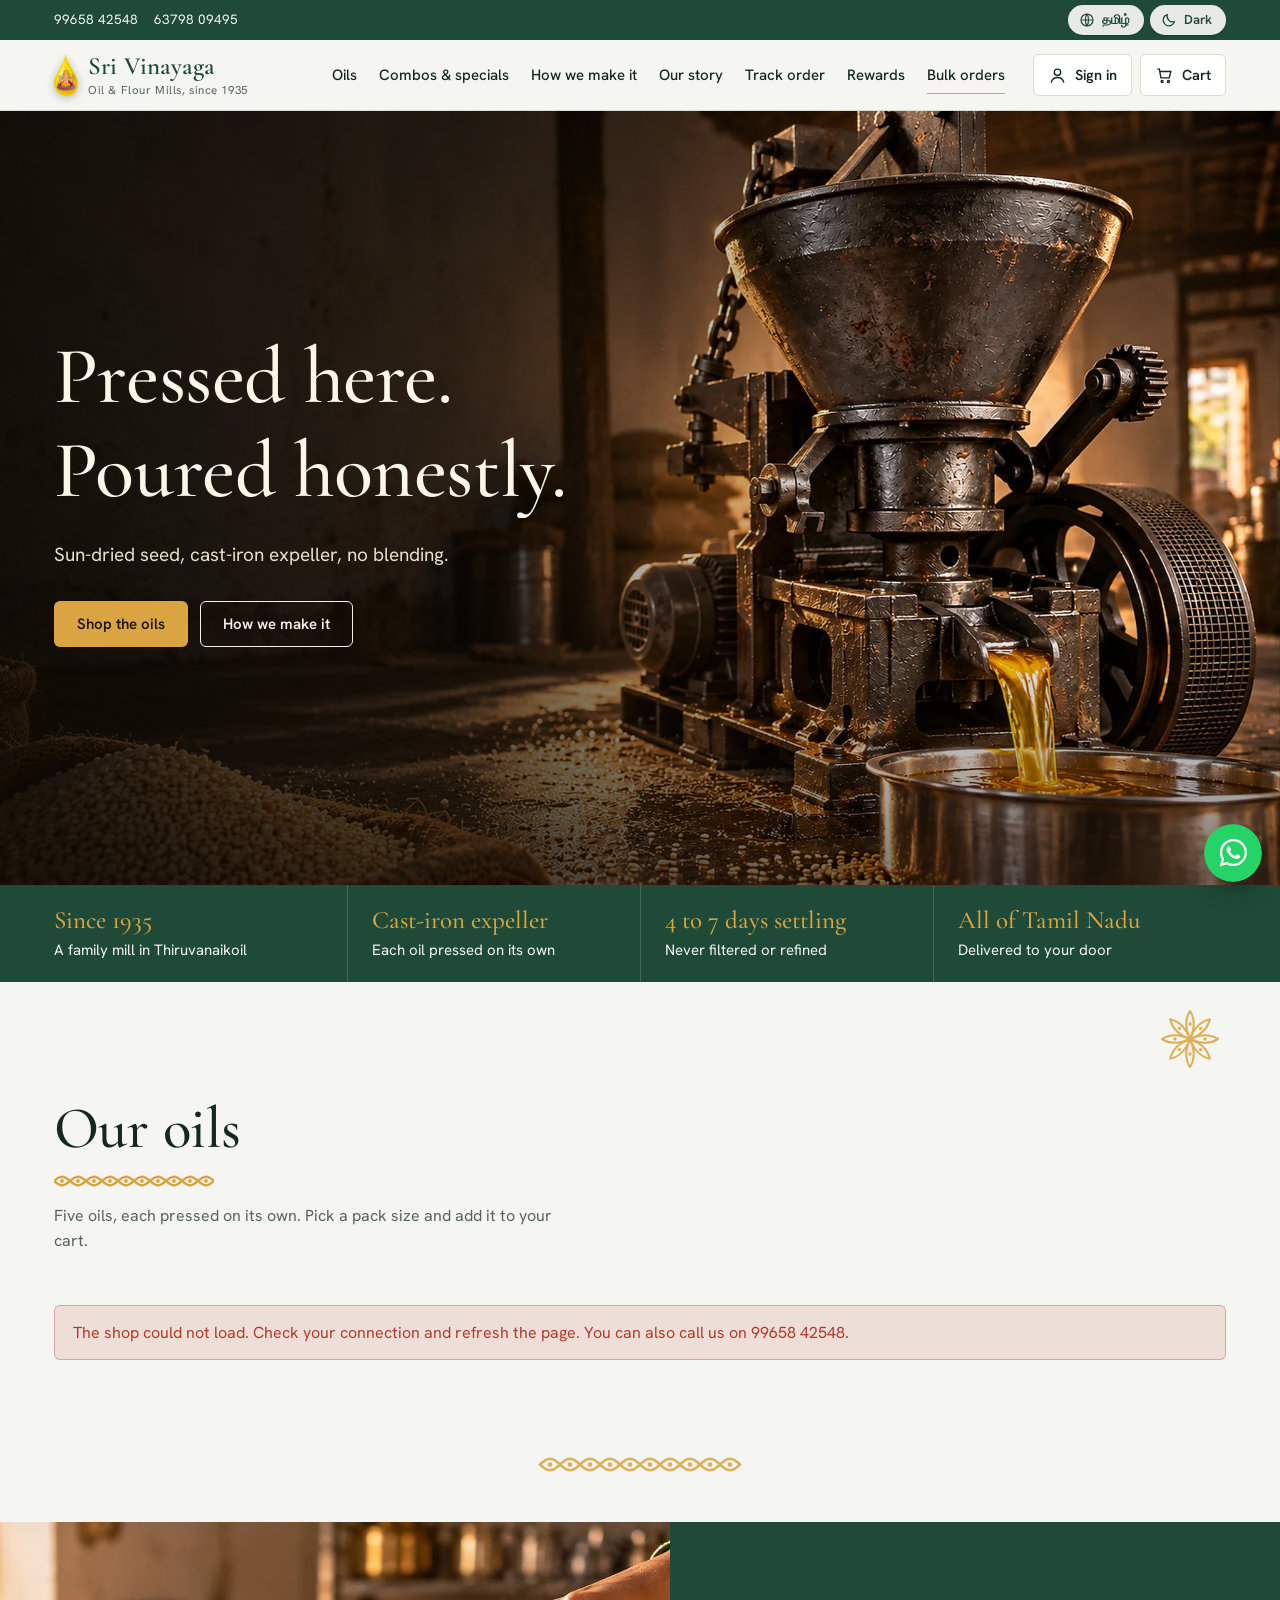
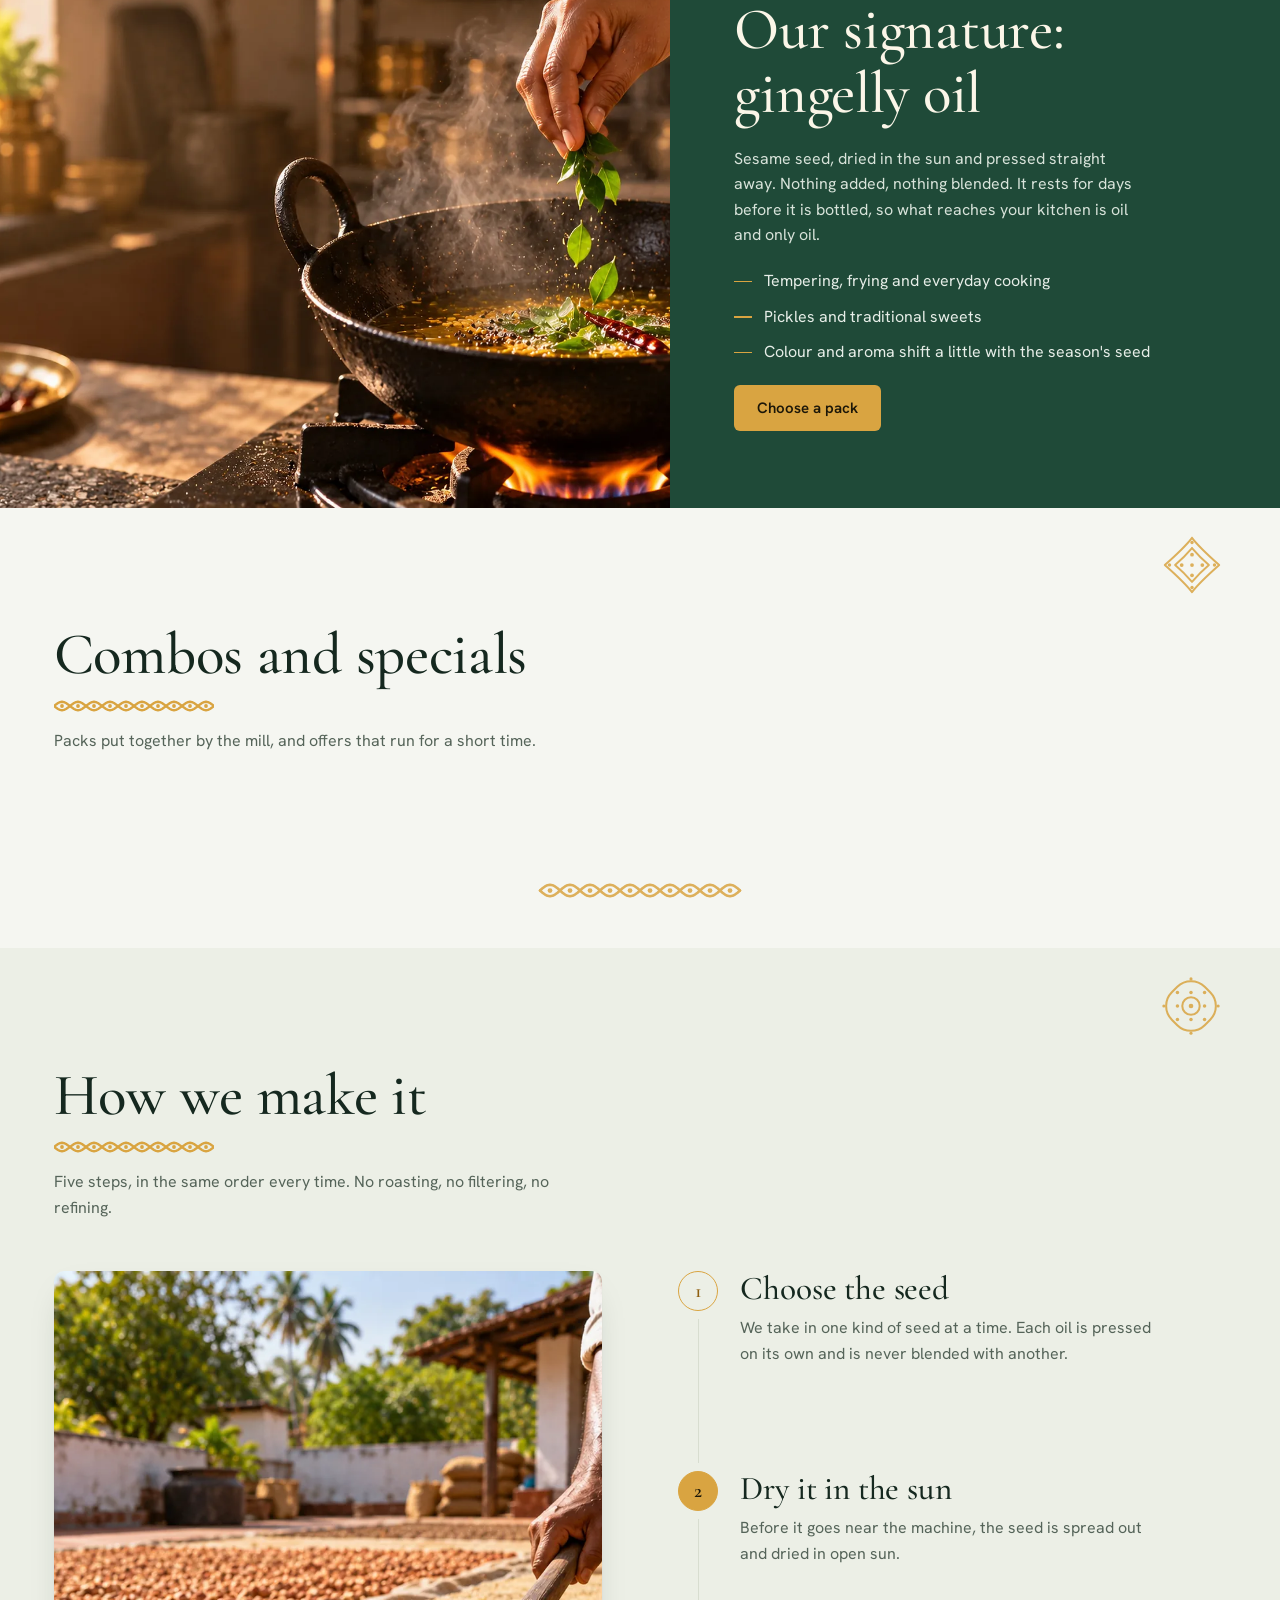
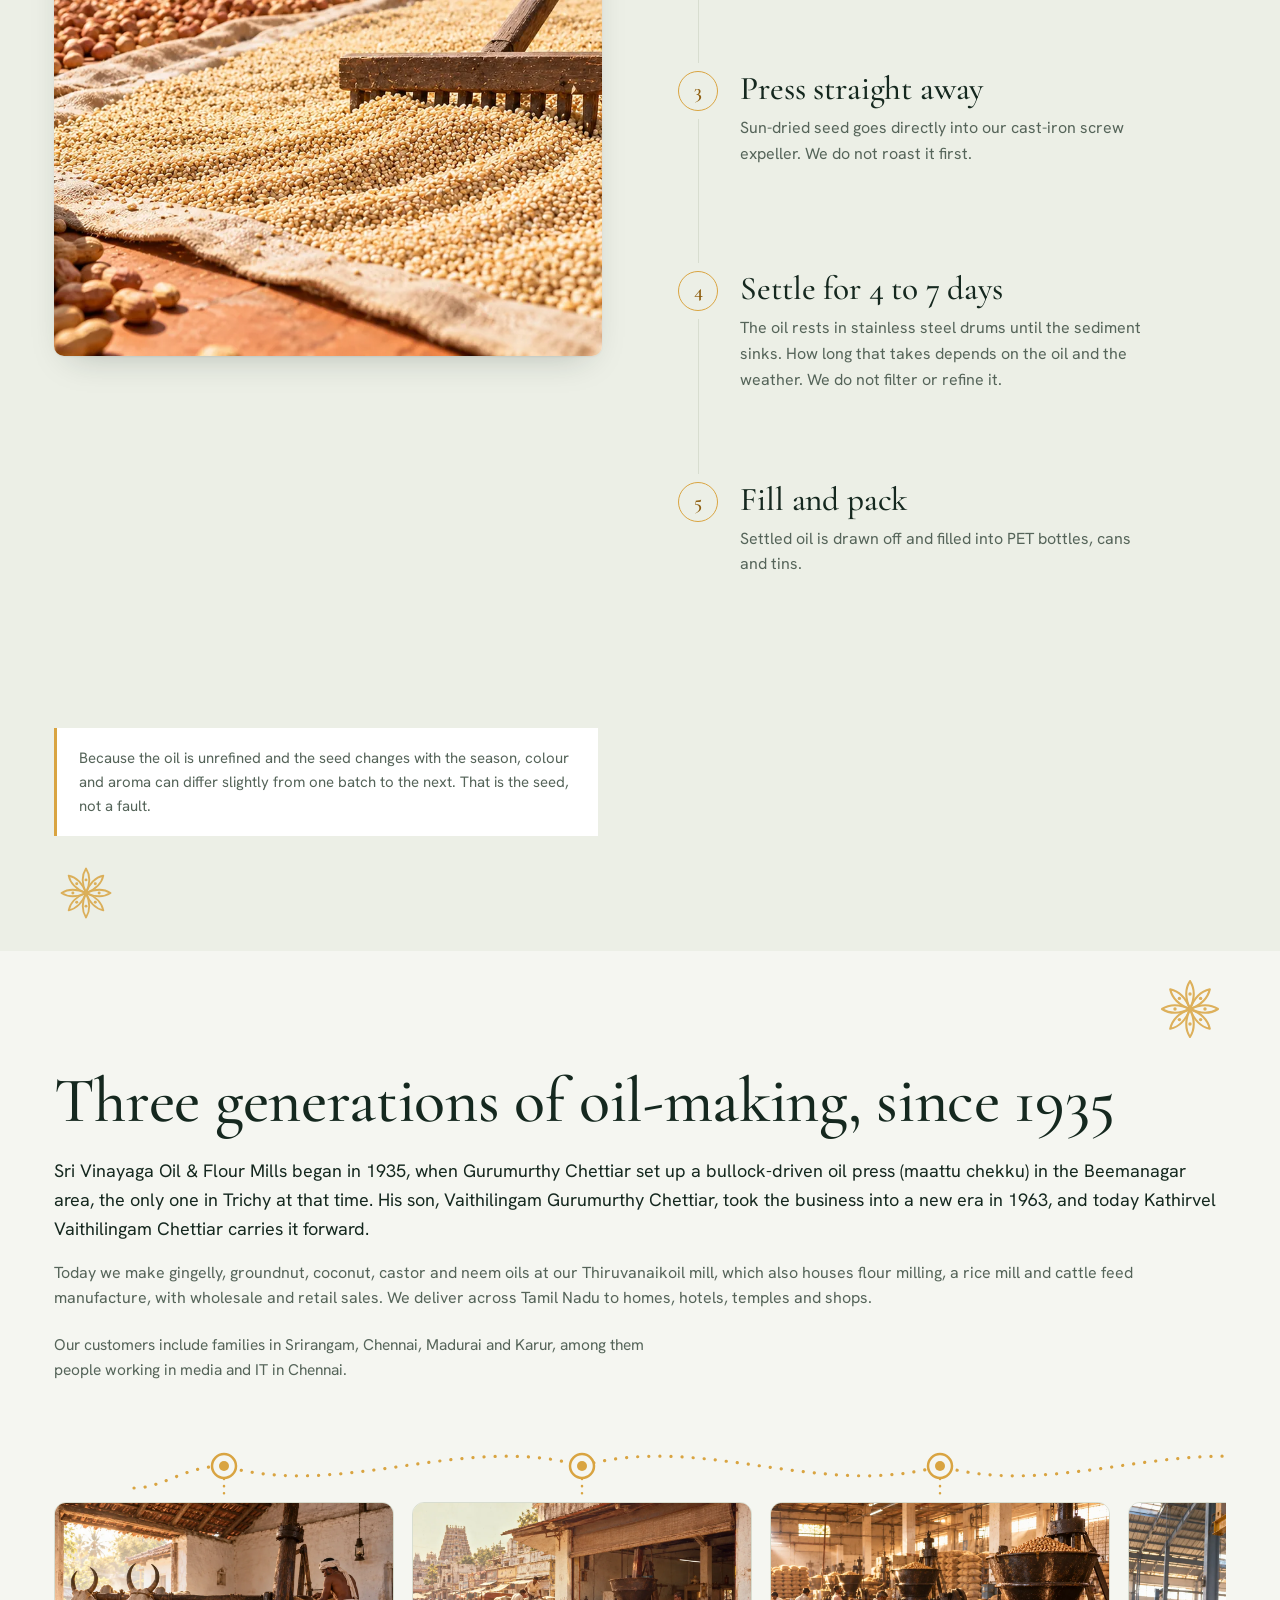
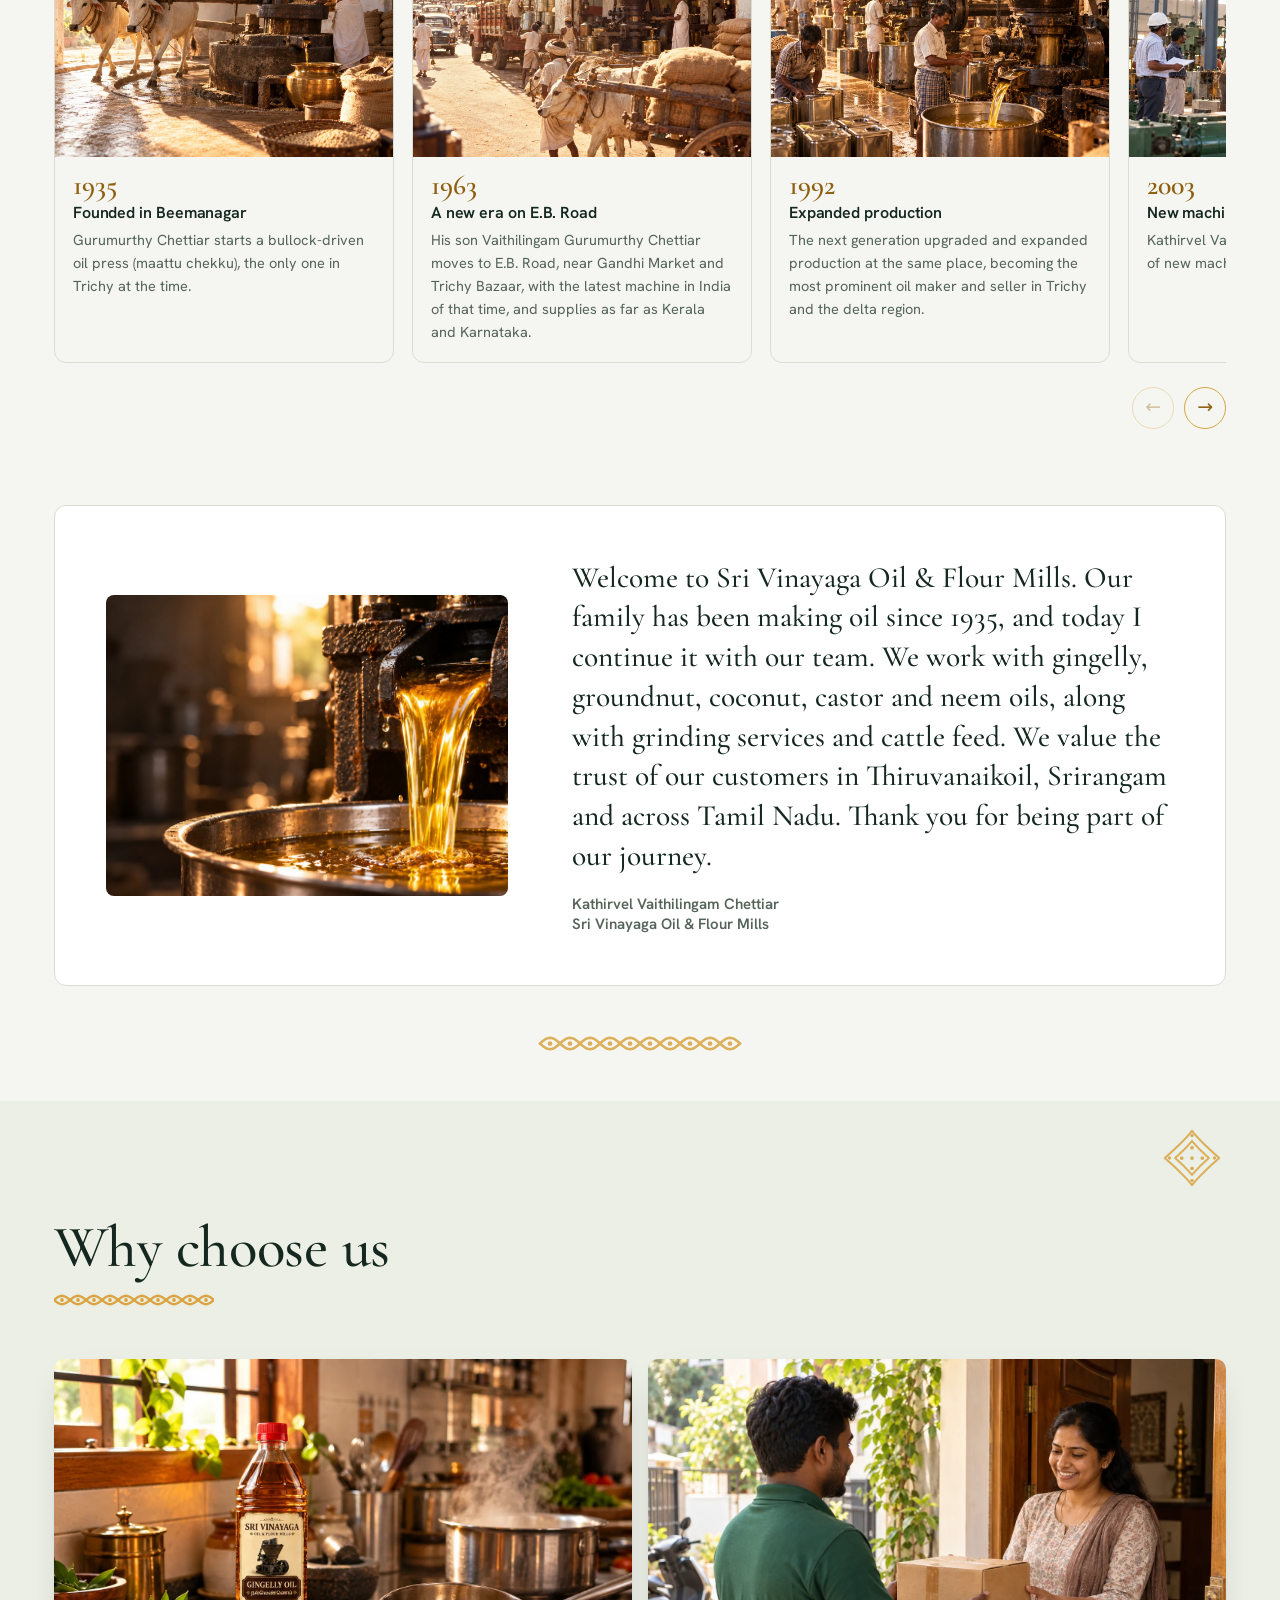
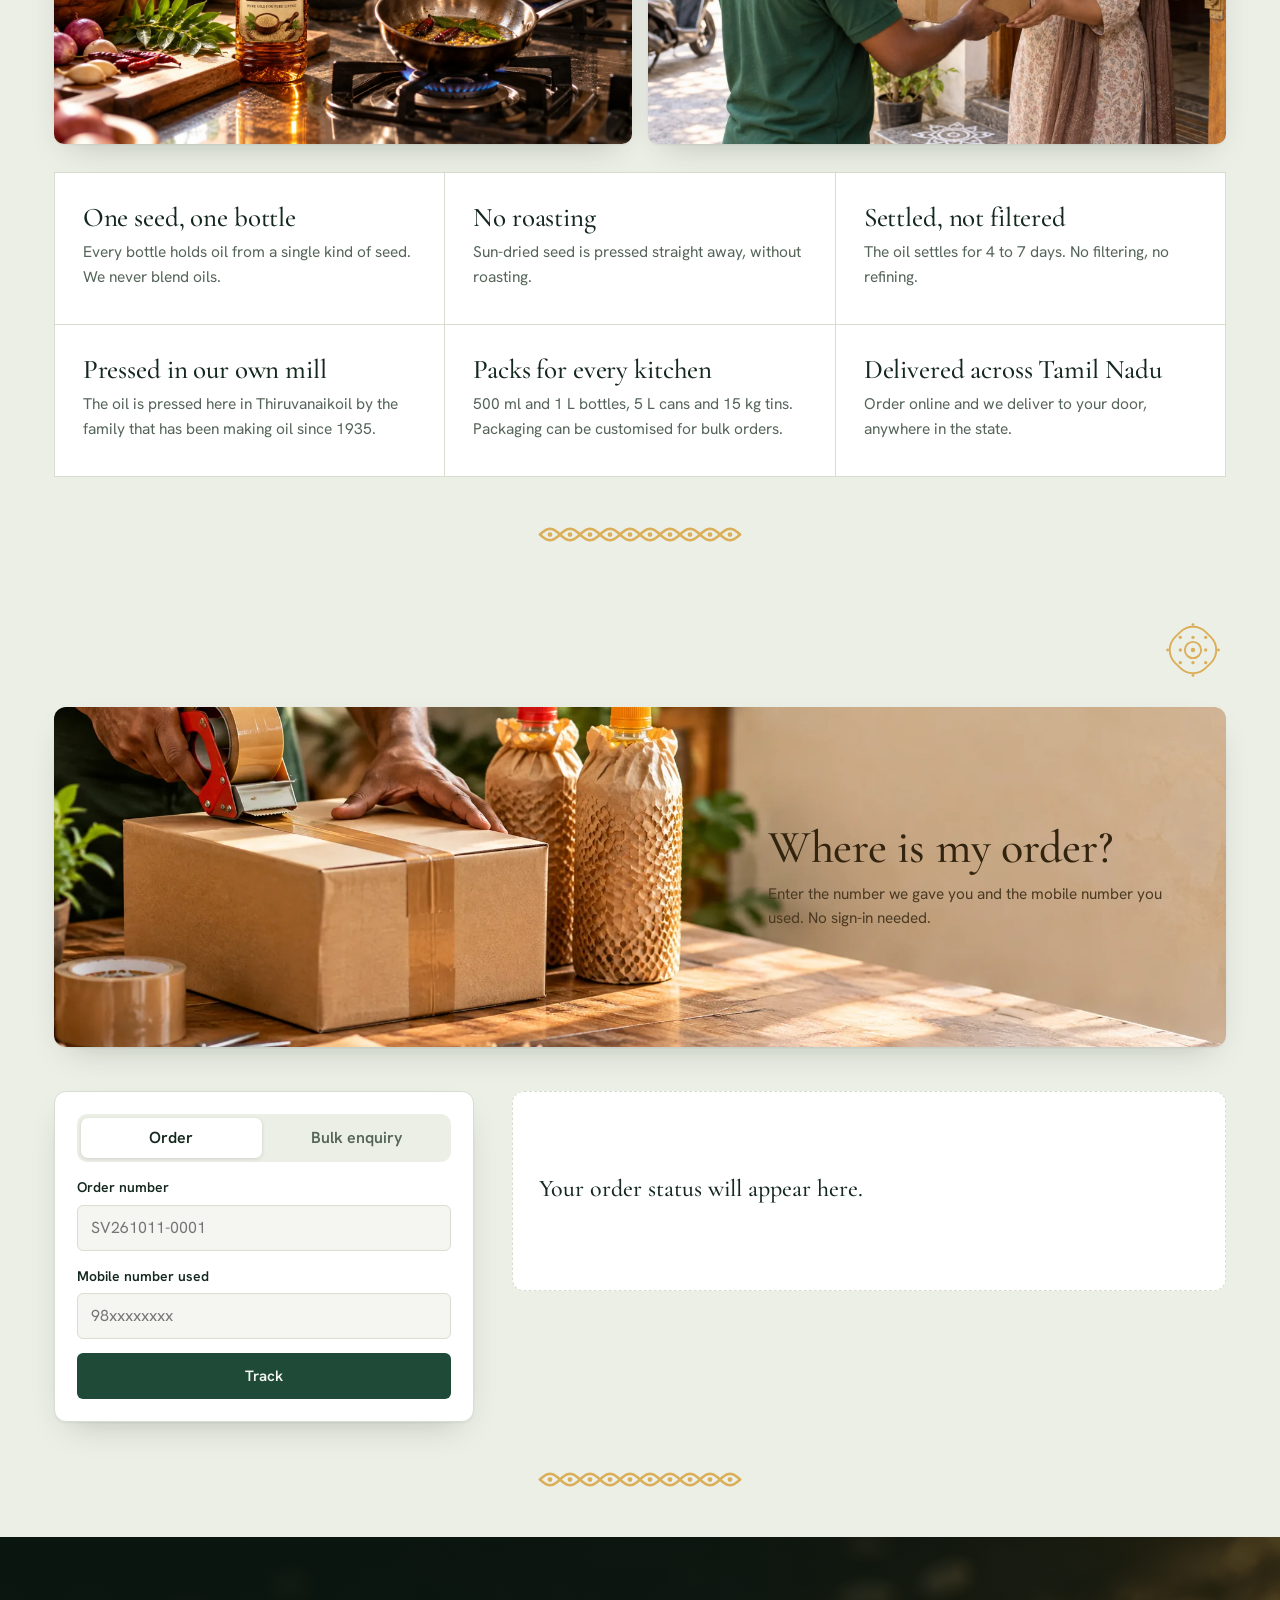
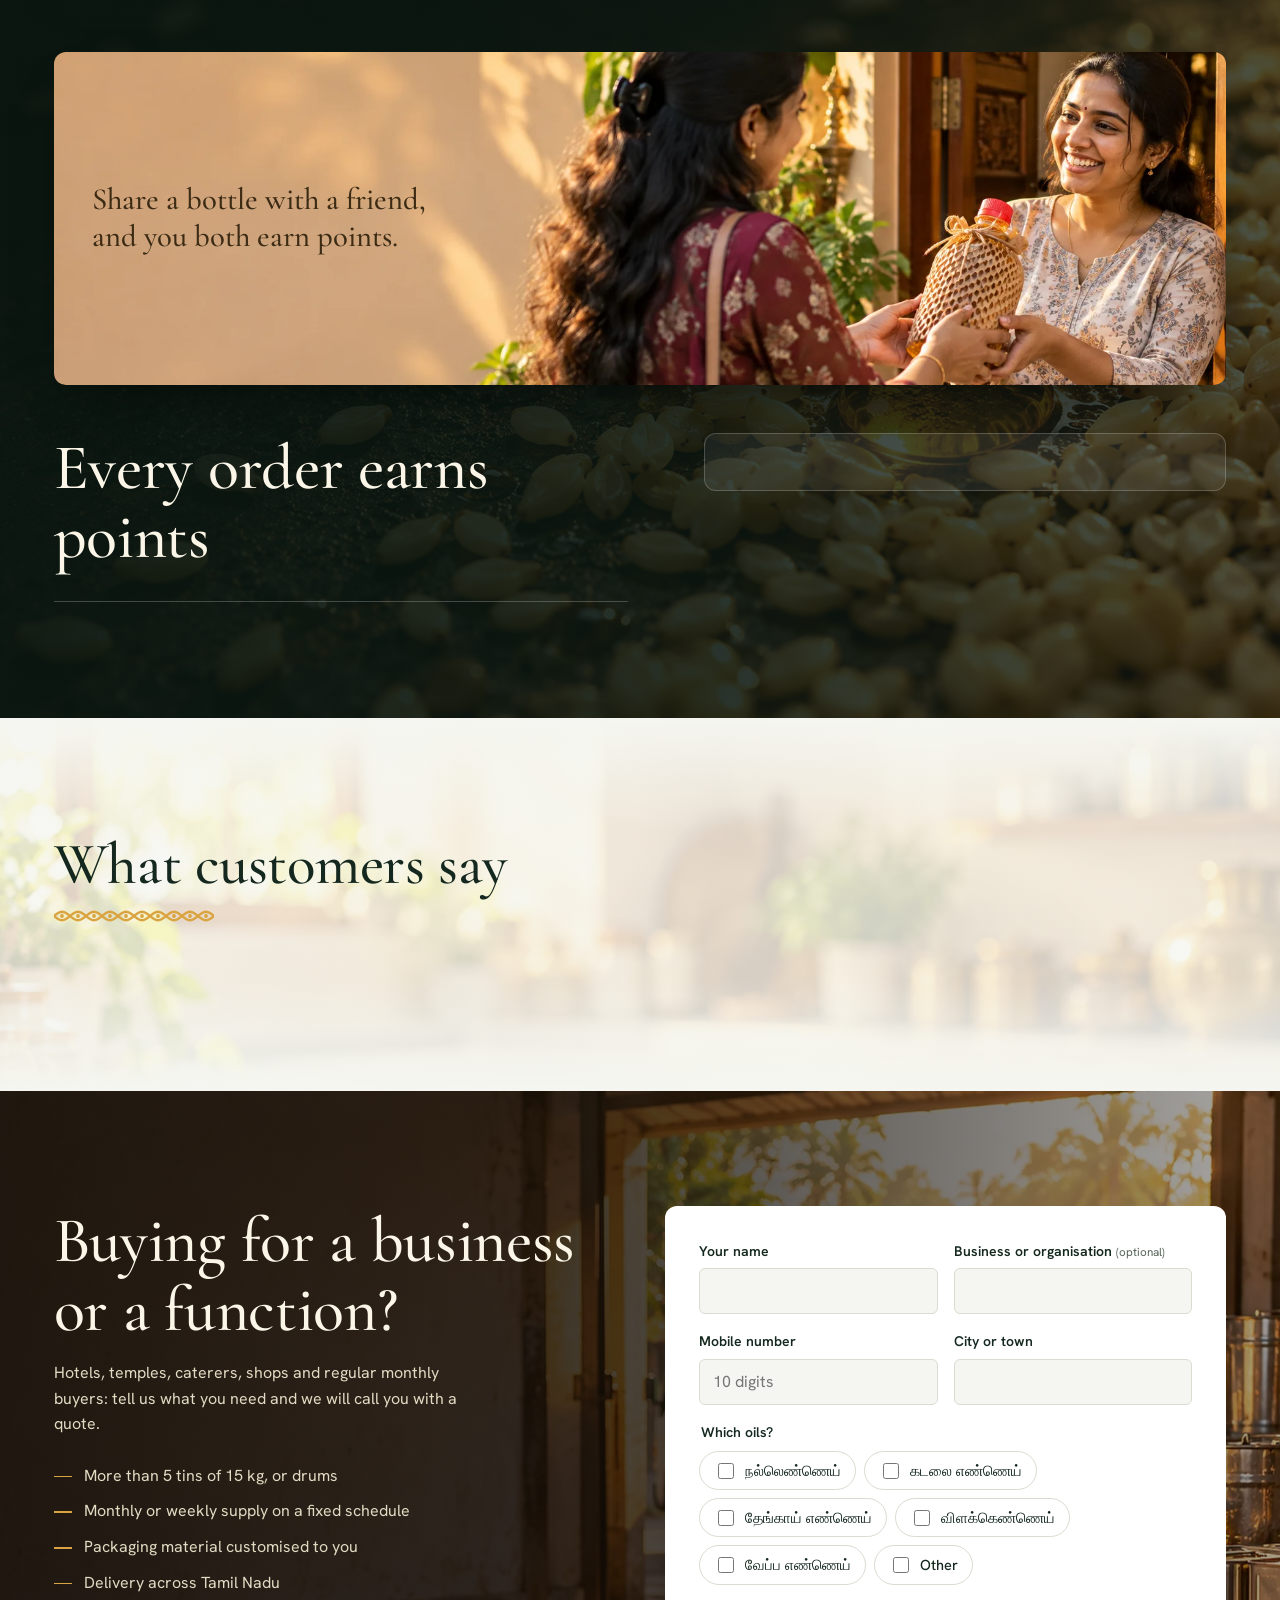
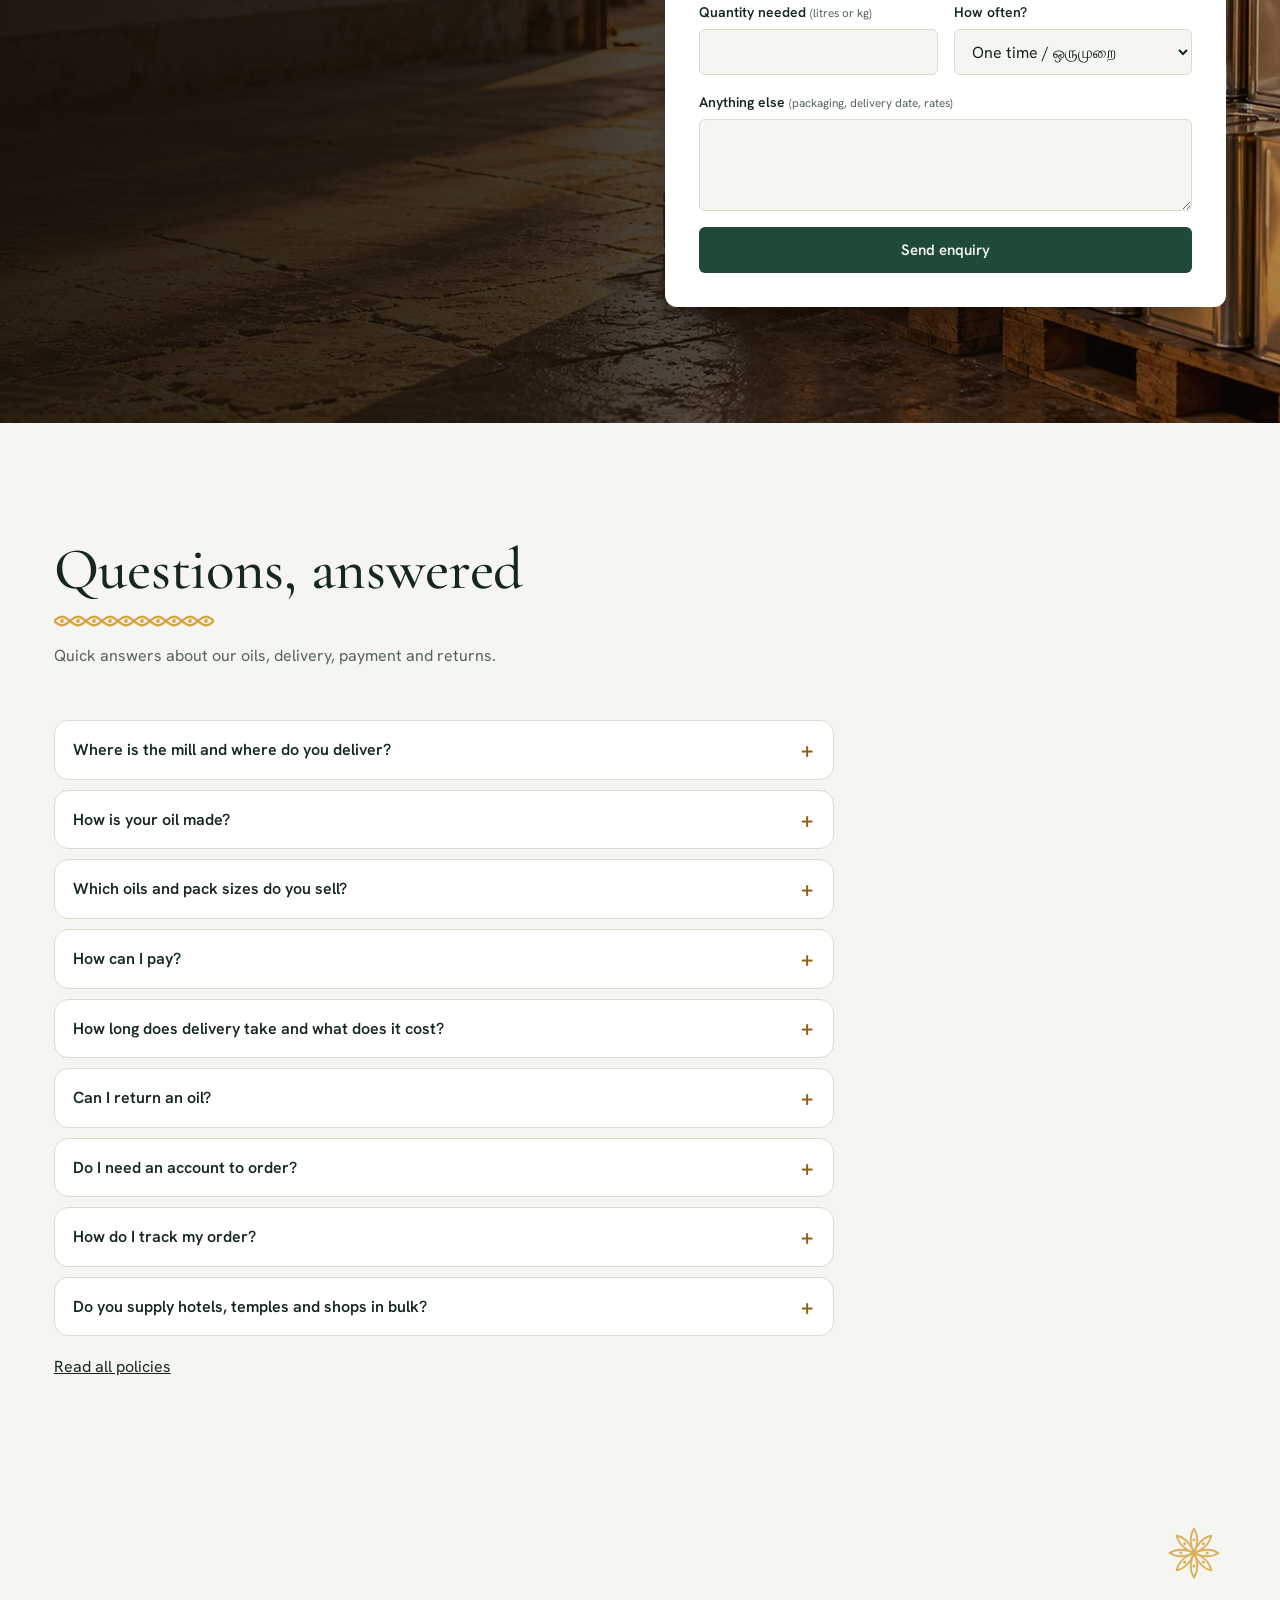
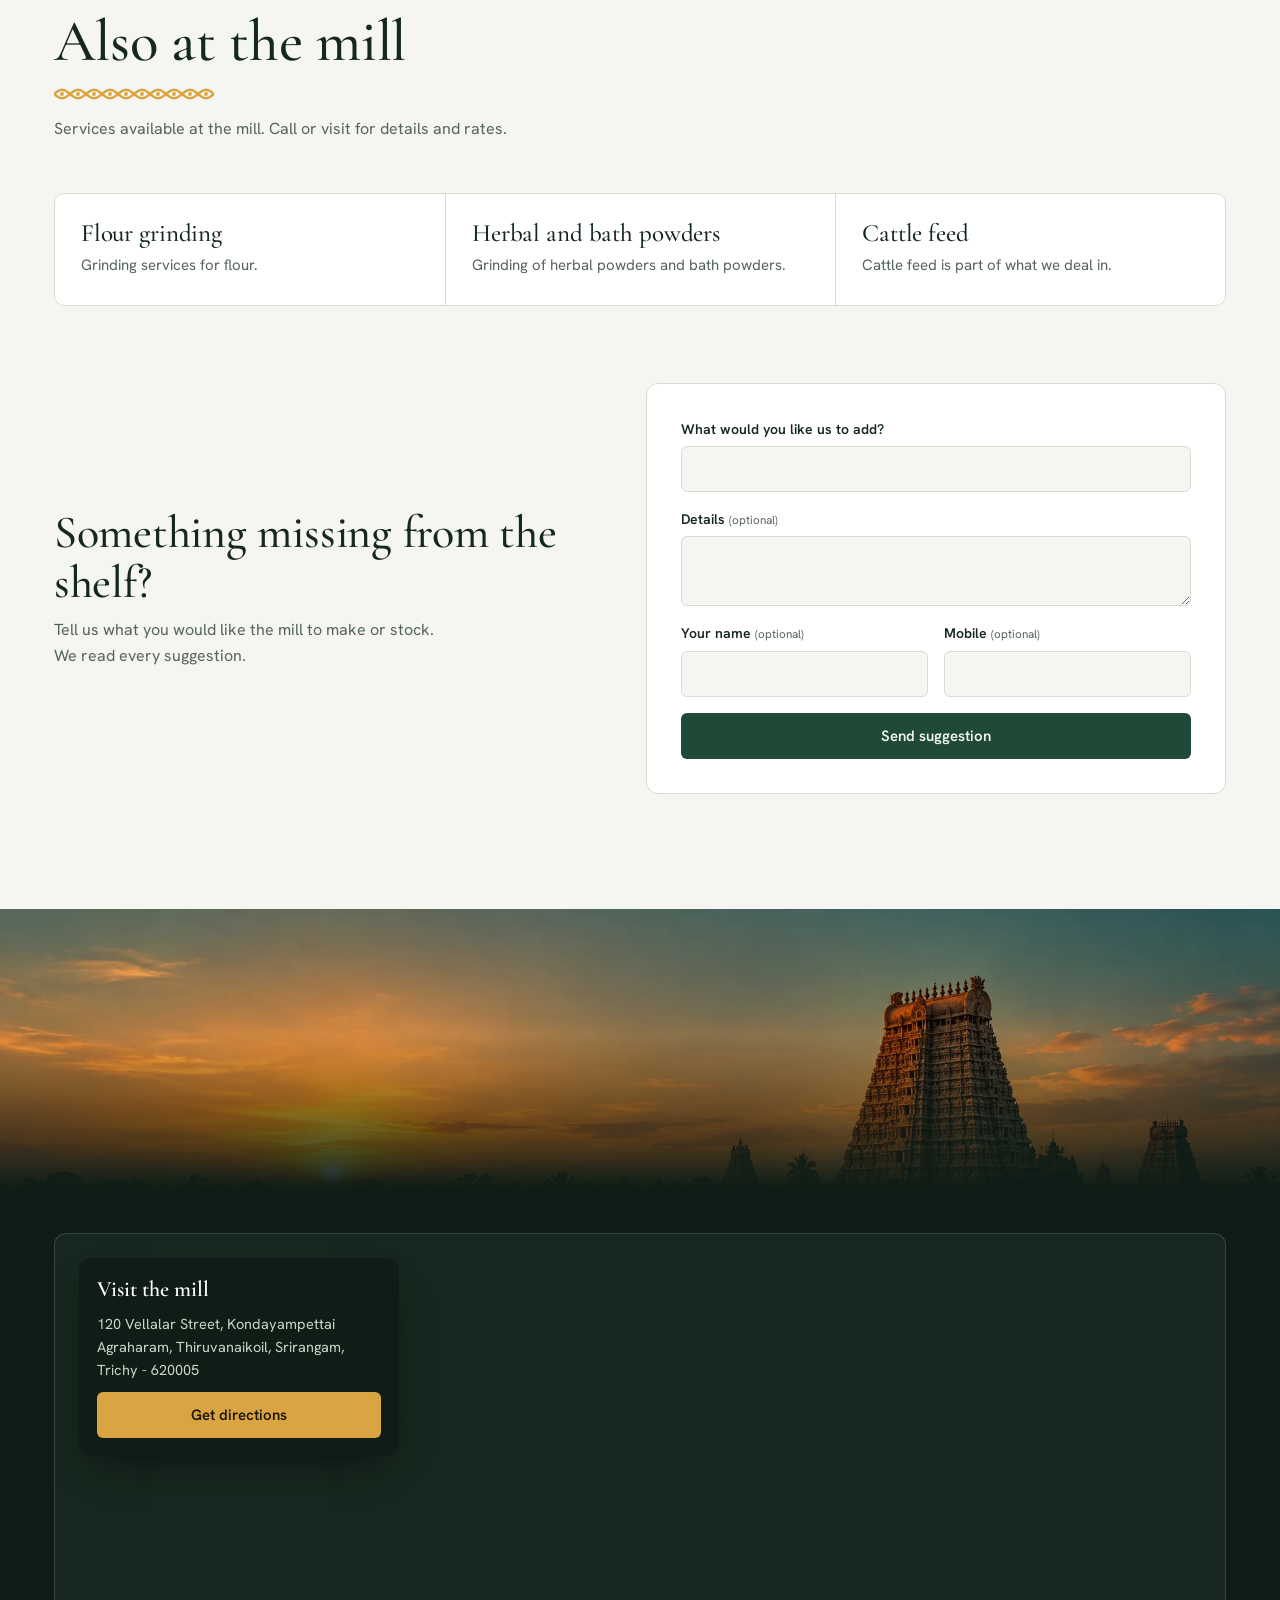
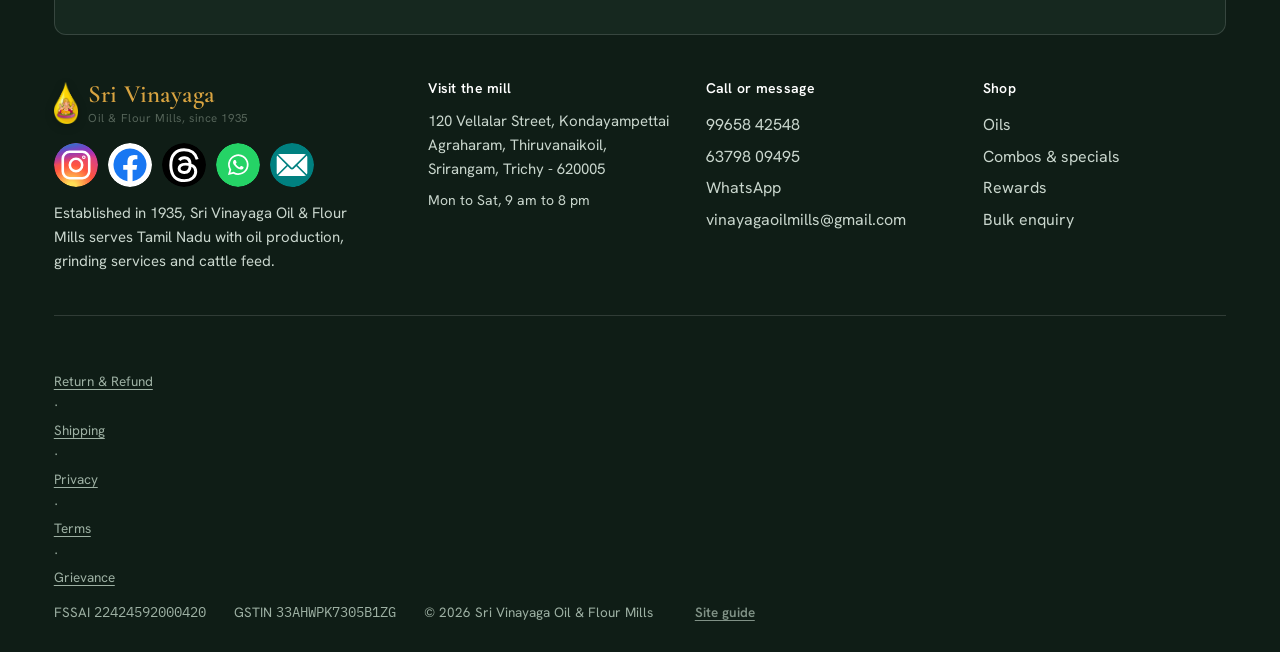
==== commit 200b0201: "Add files via upload" ====
--- a/index.html
+++ b/index.html
@@ -9,7 +9,10 @@
 <meta property="og:type" content="website"><meta property="og:site_name" content="Sri Vinayaga Oil &amp; Flour Mills"><meta property="og:locale" content="en_IN"><meta property="og:locale:alternate" content="ta_IN">
 <meta property="og:title" content="Sri Vinayaga Oil &amp; Flour Mills | Oils from our own mill, Trichy"><meta property="og:description" content="Family oil mill in Thiruvanaikoil, Srirangam, Trichy since 1935. Gingelly, groundnut, coconut, castor and neem oils. Delivered across Tamil Nadu."><meta name="twitter:card" content="summary_large_image">
 <!--faqld:start--><script type="application/ld+json">{"@context": "https://schema.org", "@type": "FAQPage", "mainEntity": [{"@type": "Question", "name": "Where is the mill and where do you deliver?", "acceptedAnswer": {"@type": "Answer", "text": "Our family mill is at 120 Vellalar Street, Kondayampettai Agraharam, Thiruvanaikoil, Srirangam, Trichy, and has been running since 1935. We deliver across Tamil Nadu."}}, {"@type": "Question", "name": "How is your oil made?", "acceptedAnswer": {"@type": "Answer", "text": "We dry the seed in the sun and press it in our own iron cast screw expeller at the mill. The oil is settled and never filtered, and each bottle holds one seed type only."}}, {"@type": "Question", "name": "Which oils and pack sizes do you sell?", "acceptedAnswer": {"@type": "Answer", "text": "Gingelly (sesame), groundnut and coconut oils for cooking, and castor and neem oils for traditional household, external and lamp use. Cooking oils come in 500 ml, 1 litre, 5 litre cans and 15 kg tins; neem oil comes in a 100 ml bottle."}}, {"@type": "Question", "name": "How can I pay?", "acceptedAnswer": {"@type": "Answer", "text": "You can pay online by UPI (a QR code appears after you place the order) or pay on delivery."}}, {"@type": "Question", "name": "How long does delivery take and what does it cost?", "acceptedAnswer": {"@type": "Answer", "text": "Delivery takes 2 to 5 working days after dispatch. The delivery fee and the order value above which delivery is free are shown in your cart before you pay."}}, {"@type": "Question", "name": "Can I return an oil?", "acceptedAnswer": {"@type": "Answer", "text": "Food products are not returnable. If there is a genuine quality problem, tell us within 2 days of delivery with an unboxing video and we will decide within 3 working days. Approved refunds are paid in 5 to 7 working days. Read the full return and refund policy on our policies page."}}, {"@type": "Question", "name": "Do I need an account to order?", "acceptedAnswer": {"@type": "Answer", "text": "No. You can order as a guest with your name, mobile number and address. With an account you can see past orders, buy again and earn reward points."}}, {"@type": "Question", "name": "How do I track my order?", "acceptedAnswer": {"@type": "Answer", "text": "Use the Track your order section on this page with your order number and mobile number. No sign-in is needed."}}, {"@type": "Question", "name": "Do you supply hotels, temples and shops in bulk?", "acceptedAnswer": {"@type": "Answer", "text": "Yes. Send a bulk enquiry from the bulk supply section of this page with the oils and quantity you need, and the mill will call you back."}}]}</script><!--faqld:end-->
-<!--seo:start--><!--seo:end-->
+<!--seo:start-->
+<link rel="canonical" href="https://srivinayagaoilmills.github.io/">
+<meta property="og:url" content="https://srivinayagaoilmills.github.io/"><meta property="og:image" content="https://srivinayagaoilmills.github.io/assets/og-image.jpg"><meta property="og:image:width" content="1200"><meta property="og:image:height" content="630"><meta name="twitter:image" content="https://srivinayagaoilmills.github.io/assets/og-image.jpg">
+<!--seo:end-->
 <link rel="icon" type="image/png" href="assets/favicon-64.png" sizes="64x64"><link rel="apple-touch-icon" href="assets/favicon-192.png">
 <link rel="preload" href="fonts/cormorant-garamond-latin-500-normal.woff2" as="font" type="font/woff2" crossorigin>
 <link rel="preload" href="fonts/hanken-grotesk-latin-400-normal.woff2" as="font" type="font/woff2" crossorigin>
--- a/css/style.css
+++ b/css/style.css
@@ -0,0 +1,804 @@
+/* Sri Vinayaga Oil & Flour Mills: storefront styles */
+@font-face{font-family:'Cormorant Garamond';font-weight:500;font-style:normal;font-display:swap;src:url(../fonts/cormorant-garamond-latin-500-normal.woff2) format('woff2')}
+@font-face{font-family:'Cormorant Garamond';font-weight:500;font-style:italic;font-display:swap;src:url(../fonts/cormorant-garamond-latin-500-italic.woff2) format('woff2')}
+@font-face{font-family:'Cormorant Garamond';font-weight:600;font-style:normal;font-display:swap;src:url(../fonts/cormorant-garamond-latin-600-normal.woff2) format('woff2')}
+@font-face{font-family:'Cormorant Garamond';font-weight:600;font-style:italic;font-display:swap;src:url(../fonts/cormorant-garamond-latin-600-italic.woff2) format('woff2')}
+@font-face{font-family:'Hanken Grotesk';font-weight:400;font-display:swap;src:url(../fonts/hanken-grotesk-latin-400-normal.woff2) format('woff2')}
+@font-face{font-family:'Hanken Grotesk';font-weight:500;font-display:swap;src:url(../fonts/hanken-grotesk-latin-500-normal.woff2) format('woff2')}
+@font-face{font-family:'Hanken Grotesk';font-weight:600;font-display:swap;src:url(../fonts/hanken-grotesk-latin-600-normal.woff2) format('woff2')}
+@font-face{font-family:'IBM Plex Mono';font-weight:400;font-display:swap;src:url(../fonts/ibm-plex-mono-latin-400-normal.woff2) format('woff2')}
+@font-face{font-family:'IBM Plex Mono';font-weight:500;font-display:swap;src:url(../fonts/ibm-plex-mono-latin-500-normal.woff2) format('woff2')}
+@font-face{font-family:'Noto Serif Tamil';font-weight:500;font-display:swap;unicode-range:U+0B80-0BFF,U+200C-200D;src:url(../fonts/noto-serif-tamil-tamil-500-normal.woff2) format('woff2')}
+@font-face{font-family:'Noto Serif Tamil';font-weight:600;font-display:swap;unicode-range:U+0B80-0BFF,U+200C-200D;src:url(../fonts/noto-serif-tamil-tamil-600-normal.woff2) format('woff2')}
+
+:root{
+  --bg:#F5F6F1; --surface:#FFFFFF; --surface-2:#ECEFE6; --ink:#15281F; --muted:#556459; --line:#D8DDD0;
+  --brand:#1F4A38; --on-brand:#F5F6F1; --brand-2:#2C6A50; --gold:#8F5F10; --gold-soft:#F1E4BF; --gold-bright:#D9A441;
+  --good:#1F7A4D; --bad:#B3392B; --ease:cubic-bezier(.2,.7,.2,1); --t:.3s; --shadow:0 1px 2px rgba(21,40,31,.06),0 14px 34px -16px rgba(21,40,31,.28);
+  --f-display:'Cormorant Garamond','Iowan Old Style',Georgia,serif;
+  --f-body:'Hanken Grotesk','Segoe UI',system-ui,sans-serif;
+  --f-mono:'IBM Plex Mono',ui-monospace,Menlo,monospace;
+  --f-ta:'Noto Serif Tamil','Latha','Nirmala UI',serif;
+  --gut:clamp(18px,4.2vw,56px); --max:1280px; --r:6px;
+  color-scheme:light;
+}
+@media (prefers-color-scheme:dark){:root:not([data-theme="light"]){
+  --bg:#0E1913; --surface:#15241C; --surface-2:#1B2D23; --ink:#ECEFE6; --muted:#9BAA9F; --line:#2A3C31;
+  --brand:#2C6A50; --on-brand:#F5F6F1; --brand-2:#3C8567; --gold:#DDAA4A; --gold-soft:#3A3014; --gold-bright:#E5B455;
+  --good:#5CC592; --bad:#EE8B7C; --shadow:0 1px 2px rgba(0,0,0,.4),0 16px 36px -16px rgba(0,0,0,.7); color-scheme:dark}}
+:root[data-theme="dark"]{
+  --bg:#0E1913; --surface:#15241C; --surface-2:#1B2D23; --ink:#ECEFE6; --muted:#9BAA9F; --line:#2A3C31;
+  --brand:#2C6A50; --on-brand:#F5F6F1; --brand-2:#3C8567; --gold:#DDAA4A; --gold-soft:#3A3014; --gold-bright:#E5B455;
+  --good:#5CC592; --bad:#EE8B7C; --shadow:0 1px 2px rgba(0,0,0,.4),0 16px 36px -16px rgba(0,0,0,.7); color-scheme:dark}
+
+*,*::before,*::after{box-sizing:border-box}
+html{scroll-behavior:smooth;scroll-padding-top:84px;-webkit-text-size-adjust:100%}
+body{margin:0;background:var(--bg);color:var(--ink);font:400 16px/1.6 var(--f-body);-webkit-font-smoothing:antialiased;overflow-x:hidden}
+img{max-width:100%;display:block}
+a{color:inherit}
+button{font:inherit;color:inherit;cursor:pointer}
+h1,h2,h3,h4{font-family:var(--f-display);font-weight:500;line-height:1.08;margin:0;letter-spacing:-.005em}
+p{margin:0}
+:focus-visible{outline:2px solid var(--gold-bright);outline-offset:3px;border-radius:3px}
+.skip{position:absolute;left:-999px;top:8px;background:var(--brand);color:var(--on-brand);padding:10px 14px;z-index:200;border-radius:var(--r)}
+.skip:focus{left:8px}
+.vh{position:absolute;width:1px;height:1px;overflow:hidden;clip:rect(0 0 0 0);white-space:nowrap}
+
+/* language */
+html[lang="en"] .ta,html[lang="ta"] .en{display:none!important}
+html[lang="ta"] body{font-family:var(--f-body)}
+html[lang="ta"] h1,html[lang="ta"] h2,html[lang="ta"] h3,html[lang="ta"] h4,html[lang="ta"] .ta-serif{font-family:var(--f-ta);font-weight:600;line-height:1.3}
+html[lang="ta"] body{line-height:1.75}
+.tam{font-family:var(--f-ta);font-weight:500}
+
+.wrap{width:min(100% - 2*var(--gut),var(--max));margin-inline:auto}
+section[id]{position:relative}
+.sec{padding:clamp(64px,9vw,120px) 0}
+.sec.alt{background:var(--surface-2)}
+.sec-head{max-width:640px;margin-bottom:clamp(28px,4vw,52px)}
+.sec-head h2{font-size:clamp(34px,4.6vw,60px)}
+.sec-head p{color:var(--muted);margin-top:14px;max-width:56ch}
+
+/* buttons */
+.btn{display:inline-flex;align-items:center;justify-content:center;gap:8px;min-height:46px;padding:0 22px;border-radius:var(--r);border:1px solid transparent;font-weight:600;font-size:15px;text-decoration:none;transition:background .2s,color .2s,border-color .2s,transform .15s;background:var(--brand);color:var(--on-brand)}
+.btn:hover{background:var(--brand-2)}
+.btn:active{transform:translateY(1px)}
+.btn.gold{background:var(--gold-bright);color:#1c1708}
+.btn.gold:hover{background:#e6b551}
+.btn.ghost{background:transparent;color:inherit;border-color:currentColor}
+.btn.ghost:hover{background:rgba(255,255,255,.12)}
+.btn.line{background:transparent;color:var(--ink);border-color:var(--line)}
+.btn.line:hover{border-color:var(--ink);background:transparent}
+.btn.sm{min-height:36px;padding:0 14px;font-size:14px}
+.btn[disabled]{opacity:.5;cursor:not-allowed}
+.link{background:none;border:0;padding:0;color:var(--gold);text-decoration:underline;text-underline-offset:3px;font-weight:600}
+
+/* top bar */
+.topbar{background:var(--brand);color:var(--on-brand);font-size:13.5px}
+.topbar .wrap{display:flex;align-items:center;gap:20px;min-height:40px}
+.topbar a{text-decoration:none}
+.topbar a:hover{text-decoration:underline}
+.tb-phones{display:flex;gap:16px;white-space:nowrap}
+.tb-note{flex:1;text-align:center;overflow:hidden;white-space:nowrap;text-overflow:ellipsis;opacity:.92}
+.tb-right{display:flex;align-items:center;gap:6px;margin-left:auto}
+.tb-hours{opacity:.8;margin-right:10px;white-space:nowrap}
+.pill{border:1px solid rgba(245,246,241,.35);background:transparent;color:inherit;border-radius:99px;padding:3px 12px;font-size:13px;min-height:28px}
+.pill:hover{background:rgba(255,255,255,.12)}
+.pill[aria-pressed="true"]{background:var(--on-brand);color:var(--brand)}
+@media (max-width:900px){.tb-hours{display:none}.tb-right{margin-left:auto}.topbar .wrap{flex-wrap:wrap;row-gap:0}.tb-note{order:3;flex:0 0 100%;padding:0 0 7px;font-size:12.5px;min-height:22px;border-top:1px solid rgba(255,255,255,.12);padding-top:5px}}
+
+/* nav */
+.nav{position:sticky;top:0;z-index:60;background:color-mix(in srgb,var(--bg) 88%,transparent);border-bottom:1px solid var(--line)}
+.nav .wrap{display:flex;align-items:center;gap:28px;min-height:70px}
+.logo{display:grid;grid-template-columns:auto 1fr;column-gap:10px;align-items:center;text-decoration:none;line-height:1}
+.logo b{font:600 25px/1 var(--f-display);letter-spacing:.005em;color:var(--brand)}
+html[data-theme="dark"] .logo b{color:var(--gold-bright)}
+@media (prefers-color-scheme:dark){:root:not([data-theme="light"]) .logo b{color:var(--gold-bright)}}
+.logo span{font-size:11.5px;letter-spacing:.05em;color:var(--muted);margin-top:5px}
+.links{display:flex;gap:22px;margin-left:auto;align-items:center}
+.links a{text-decoration:none;font-size:15px;font-weight:500;padding:6px 0;border-bottom:1.5px solid transparent;color:var(--ink)}
+.links a:hover,.links a.on{border-color:var(--gold-bright)}
+.acts{display:flex;gap:8px;align-items:center}
+.icon-btn{position:relative;display:inline-flex;align-items:center;gap:8px;min-height:42px;padding:0 14px;border:1px solid var(--line);background:var(--surface);border-radius:var(--r);font-weight:600;font-size:14.5px}
+.icon-btn:hover{border-color:var(--ink)}
+.icon-btn svg{width:19px;height:19px;flex:none}
+.badge{min-width:20px;height:20px;border-radius:99px;background:var(--gold-bright);color:#1c1708;font-size:12px;font-weight:700;display:inline-grid;place-items:center;padding:0 5px}
+.badge:empty,.badge[data-n="0"]{display:none}
+.burger{display:none}
+@media (max-width:1040px){
+  .nav{backdrop-filter:none;-webkit-backdrop-filter:none;background:var(--bg)}
+  .links{position:fixed;inset:0 0 0 auto;width:min(340px,86vw);background:var(--bg);flex-direction:column;align-items:flex-start;gap:6px;padding:90px 28px 28px;transform:translateX(105%);visibility:hidden;transition:transform .3s cubic-bezier(.2,.7,.2,1),visibility 0s .3s;box-shadow:var(--shadow);margin:0;z-index:70}
+  .links.open{transform:none;visibility:visible;transition:transform .3s cubic-bezier(.2,.7,.2,1)}
+  .links a{font-size:19px;padding:10px 0;width:100%}
+  .burger{display:inline-flex}
+  .acts{margin-left:auto}
+  .nav .wrap{gap:12px}
+  .icon-btn .lbl{display:none}
+}
+
+/* hero */
+.hero{position:relative;min-height:clamp(560px,86vh,820px);background:#1a1208;color:#F6F1E4;overflow:hidden;isolation:isolate}
+.slide{position:absolute;inset:0;opacity:0;transition:opacity 1.4s ease;z-index:0}
+.slide.on{opacity:1;z-index:1}
+.slide img{width:100%;height:100%;object-fit:cover;object-position:62% 50%;transform:scale(1.06)}
+.slide.on img{animation:drift 14s ease-out forwards}
+@keyframes drift{to{transform:scale(1)}}
+.hero::after{content:"";position:absolute;inset:0;z-index:2;background:linear-gradient(90deg,rgba(14,10,4,.82) 0%,rgba(14,10,4,.55) 38%,rgba(14,10,4,0) 70%),linear-gradient(0deg,rgba(14,10,4,.55),rgba(14,10,4,0) 35%)}
+.hero-in{position:relative;z-index:3;display:flex;flex-direction:column;justify-content:center;min-height:inherit;padding:clamp(60px,10vh,120px) 0 clamp(90px,12vh,130px)}
+.hero h1{font-size:clamp(44px,6.3vw,98px);line-height:1;max-width:none;color:#FBF6E8}
+html[lang="ta"] .hero h1{font-size:clamp(30px,4.3vw,64px);line-height:1.25;max-width:20ch}
+.hero h1 .ln{display:block;overflow:hidden;padding:.06em 0 .1em}
+html[lang="ta"] .hero h1 .ln{padding:.14em 0 .18em}
+.hero h1 .ln>span{display:block;transform:translateY(105%);animation:rise 1s cubic-bezier(.2,.75,.2,1) forwards}
+.hero h1 .ln:nth-child(2)>span{animation-delay:.14s}
+.hero h1 .ln:nth-child(3)>span{animation-delay:.28s}
+@keyframes rise{to{transform:none}}
+.hero p.sub{margin-top:22px;max-width:44ch;font-size:clamp(16px,1.5vw,19px);color:#E9E1CB;opacity:0;animation:fadein .9s .55s forwards}
+.hero .cta{margin-top:30px;display:flex;gap:12px;flex-wrap:wrap;opacity:0;animation:fadein .9s .75s forwards}
+@keyframes fadein{to{opacity:1}}
+.dots{position:absolute;z-index:4;left:var(--gut);bottom:34px;display:flex;gap:10px}
+.dots button{width:44px;height:3px;border:0;padding:0;background:rgba(255,255,255,.35);position:relative;overflow:hidden;border-radius:2px}
+.dots button::after{content:"";position:absolute;inset:0;background:var(--gold-bright);transform:scaleX(0);transform-origin:left}
+.dots button.on::after{animation:fill var(--dur,7s) linear forwards}
+.dots button.done::after{transform:none}
+@keyframes fill{to{transform:scaleX(1)}}
+.dots button{padding:12px 0;background-clip:content-box;height:27px;box-sizing:border-box}
+.dots button::after{top:12px;bottom:12px}
+
+.facts{background:var(--brand);color:var(--on-brand)}
+.facts ul{list-style:none;margin:0;padding:0;display:grid;grid-template-columns:repeat(4,1fr)}
+.facts li{padding:22px 24px;border-left:1px solid rgba(245,246,241,.18);font-size:15px;line-height:1.35}
+.facts li:first-child{border-left:0;padding-left:0}
+.facts b{display:block;font:500 25px/1.1 var(--f-display);margin-bottom:5px;color:var(--gold-bright)}
+html[lang="ta"] .facts b{font-family:var(--f-ta);font-size:19px;line-height:1.4}
+@media (max-width:760px){.facts ul{grid-template-columns:1fr 1fr}.facts li{padding:16px 14px}.facts li:nth-child(odd){border-left:0;padding-left:0}.facts li:nth-child(n+3){border-top:1px solid rgba(245,246,241,.18)}}
+
+/* products */
+.shelf{display:grid;grid-template-columns:repeat(auto-fill,minmax(min(100%,330px),1fr));gap:26px}
+.card{background:var(--surface);border:1px solid var(--line);border-radius:10px;overflow:hidden;display:flex;flex-direction:column;box-shadow:var(--shadow)}
+.card .pic{position:relative;height:340px;display:grid;place-items:center;background:radial-gradient(120% 90% at 50% 100%,color-mix(in srgb,var(--accent) 24%,transparent),transparent 70%),var(--surface-2);overflow:hidden}
+.card .pic::before{content:"";position:absolute;width:230px;height:230px;border-radius:50%;background:color-mix(in srgb,var(--accent) 16%,transparent);top:50%;left:50%;transform:translate(-50%,-48%)}
+.card .pic img{position:relative;height:290px;width:auto;object-fit:contain;filter:drop-shadow(0 18px 18px rgba(0,0,0,.22));transition:transform .5s cubic-bezier(.2,.7,.2,1)}
+.card:hover .pic img{transform:translateY(-6px) rotate(-1.5deg)}
+.tag{position:absolute;top:14px;left:14px;z-index:2;background:var(--accent);color:#fff;font-size:12.5px;font-weight:600;padding:3px 10px;border-radius:99px}
+.card .body{padding:20px 22px 22px;display:flex;flex-direction:column;gap:12px;flex:1}
+.card h3{font-size:30px}
+html[lang="ta"] .card h3{font-size:24px}
+.card .alt-name{color:var(--muted);font-size:15px;margin-top:4px}
+.card .blurb{color:var(--muted);font-size:15px}
+.use{font-size:13.5px;font-weight:600;color:var(--accent);display:inline-flex;gap:6px;align-items:center}
+.use::before{content:"";width:7px;height:7px;border-radius:50%;background:var(--accent)}
+.chips{display:flex;flex-wrap:wrap;gap:8px}
+.chip{border:1px solid var(--line);background:transparent;border-radius:99px;padding:6px 14px;font-size:14px;font-weight:500;min-height:36px}
+.chip:hover{border-color:var(--ink)}
+.chip[aria-pressed="true"]{background:var(--ink);color:var(--bg);border-color:var(--ink)}
+.chip[disabled]{opacity:.45;text-decoration:line-through;cursor:not-allowed}
+.buyrow{display:flex;align-items:center;gap:12px;margin-top:auto;padding-top:6px;flex-wrap:wrap}
+.price{font:600 30px/1 var(--f-display);margin-right:auto}
+.price small{font:500 13px var(--f-body);color:var(--muted)}
+.qty{display:inline-flex;align-items:center;border:1px solid var(--line);border-radius:var(--r);overflow:hidden}
+.qty button{width:34px;height:40px;border:0;background:transparent;font-size:18px}
+.qty button:hover{background:var(--surface-2)}
+.qty output{min-width:30px;text-align:center;font-weight:600}
+.bulknote{font-size:13.5px;background:var(--gold-soft);color:var(--ink);padding:8px 12px;border-radius:var(--r);border-left:3px solid var(--gold-bright)}
+.bulknote button{vertical-align:baseline}
+.shelf-note{margin-top:26px;color:var(--muted);font-size:14.5px;max-width:70ch}
+
+/* signature */
+.sig{display:grid;grid-template-columns:1.1fr 1fr;min-height:560px;background:var(--brand);color:var(--on-brand)}
+.sig .ph{position:relative;min-height:380px;overflow:hidden}
+.sig .ph img{position:absolute;inset:0;width:100%;height:100%;object-fit:cover}
+.sig .tx{padding:clamp(36px,6vw,92px) clamp(24px,5vw,80px);display:flex;flex-direction:column;justify-content:center;gap:20px}
+.sig h2{font-size:clamp(36px,4.6vw,64px);color:#FBF6E8}
+.sig p{color:#D8E3DA;max-width:46ch}
+.sig ul{list-style:none;margin:0;padding:0;display:grid;gap:10px;color:#E7EEE8}
+.sig li{display:flex;gap:12px;align-items:baseline}
+.sig li::before{content:"";width:18px;height:1.5px;background:var(--gold-bright);flex:none;transform:translateY(-4px)}
+@media (max-width:860px){.sig{grid-template-columns:1fr}.sig .ph{min-height:300px}}
+
+/* combos and specials */
+.combos{display:grid;grid-template-columns:repeat(auto-fill,minmax(min(100%,360px),1fr));gap:24px}
+.combo{background:var(--surface);border:1px solid var(--line);border-radius:10px;overflow:hidden;display:flex;flex-direction:column;box-shadow:var(--shadow)}
+.combo .cimg{aspect-ratio:16/9;background:var(--surface-2);overflow:hidden}
+.combo .cimg img{width:100%;height:100%;object-fit:cover}
+.combo .cbody{padding:20px 22px 22px;display:flex;flex-direction:column;gap:10px;flex:1}
+.combo h3{font-size:28px}
+html[lang="ta"] .combo h3{font-size:22px}
+.combo ul{margin:0;padding:0;list-style:none;color:var(--muted);font-size:14.5px;display:grid;gap:3px}
+.combo .buyrow{margin-top:auto}
+.ends{font-size:13px;color:var(--bad);font-weight:600}
+.empty{border:1.5px dashed var(--line);border-radius:10px;padding:34px 26px;color:var(--muted);max-width:620px}
+.empty b{color:var(--ink);display:block;font:500 24px var(--f-display);margin-bottom:6px}
+html[lang="ta"] .empty b{font-family:var(--f-ta);font-size:19px}
+.specials{display:grid;gap:18px;grid-template-columns:repeat(auto-fill,minmax(min(100%,420px),1fr))}
+.special{display:grid;grid-template-columns:140px 1fr;background:var(--surface);border:1px solid var(--line);border-radius:10px;overflow:hidden}
+.special.noimg{grid-template-columns:1fr}
+.special .simg img{width:100%;height:100%;object-fit:cover;min-height:140px}
+.special .sb{padding:18px 20px;display:flex;flex-direction:column;gap:8px;align-items:flex-start}
+.special h3{font-size:25px}
+html[lang="ta"] .special h3{font-size:20px}
+.special p{color:var(--muted);font-size:15px}
+.stamp{background:var(--gold-bright);color:#1c1708;font-size:12.5px;font-weight:700;padding:2px 10px;border-radius:99px}
+
+/* process */
+.proc{display:grid;grid-template-columns:minmax(0,1fr) minmax(0,1fr);gap:clamp(30px,6vw,90px);align-items:start}
+.stage{position:sticky;top:96px;aspect-ratio:4/5;border-radius:10px;overflow:hidden;background:var(--surface-2);box-shadow:var(--shadow)}
+.stage img{position:absolute;inset:0;width:100%;height:100%;object-fit:cover;opacity:0;transition:opacity .9s ease,transform 1.6s ease;transform:scale(1.05)}
+.stage img.on{opacity:1;transform:none}
+.steps{list-style:none;margin:0;padding:0;counter-reset:s}
+.step{position:relative;padding:0 0 clamp(40px,7vw,96px) 62px;min-height:200px;counter-increment:s}
+.step:last-child{padding-bottom:0}
+.step::before{content:counter(s);position:absolute;left:0;top:0;width:40px;height:40px;border-radius:50%;border:1.5px solid var(--gold-bright);display:grid;place-items:center;font:600 20px var(--f-display);color:var(--gold)}
+.step::after{content:"";position:absolute;left:19.5px;top:48px;bottom:8px;width:1.5px;background:var(--line)}
+.step:last-child::after{display:none}
+.step.on::before{background:var(--gold-bright);color:#1c1708}
+.step h3{font-size:clamp(26px,2.6vw,34px);margin-bottom:8px}
+html[lang="ta"] .step h3{font-size:21px}
+.step p{color:var(--muted);max-width:46ch}
+.step .simg{display:none;margin-top:16px;border-radius:8px;overflow:hidden;aspect-ratio:4/3}
+.step .simg img{width:100%;height:100%;object-fit:cover}
+.proc-note{margin-top:46px;padding:18px 22px;border-left:3px solid var(--gold-bright);background:var(--surface);max-width:68ch;color:var(--muted);font-size:15px}
+@media (max-width:860px){.proc{grid-template-columns:1fr}.stage{display:none}.step .simg{display:block}}
+
+/* story */
+.story{display:grid;grid-template-columns:1fr 1fr;gap:clamp(30px,6vw,90px);align-items:start}
+.story h2{font-size:clamp(36px,5vw,68px);margin-bottom:22px}
+.story .col p{margin-bottom:16px;color:var(--muted)}
+.story .col p:first-of-type{color:var(--ink);font-size:18px}
+.tl{list-style:none;margin:0;padding:0 0 0 26px;position:relative}
+.tl::before{content:"";position:absolute;left:5px;top:6px;bottom:6px;width:1.5px;background:var(--line)}
+.tl::after{content:"";position:absolute;left:5px;top:6px;width:1.5px;height:var(--tl,0%);background:var(--gold-bright);transition:height 1.6s cubic-bezier(.3,.6,.2,1)}
+.tl li{position:relative;padding:0 0 26px}
+.tl li::before{content:"";position:absolute;left:-26px;top:7px;width:11px;height:11px;border-radius:50%;background:var(--bg);border:1.5px solid var(--gold-bright)}
+.tl b{font:600 28px/1 var(--f-display);color:var(--gold)}
+.tl h4{font:600 16px/1.3 var(--f-body);margin:4px 0 2px}
+html[lang="ta"] .tl h4{font-family:var(--f-ta);font-size:15px}
+.tl p{color:var(--muted);font-size:14.5px}
+.owner{margin-top:clamp(40px,6vw,80px);display:grid;grid-template-columns:minmax(0,.8fr) minmax(0,1.2fr);gap:clamp(24px,5vw,70px);align-items:center;background:var(--surface);border:1px solid var(--line);border-radius:12px;padding:clamp(24px,4vw,56px)}
+.owner img{border-radius:8px;aspect-ratio:4/3;object-fit:cover;width:100%}
+.owner blockquote{margin:0;font:500 clamp(22px,2.3vw,31px)/1.35 var(--f-display)}
+html[lang="ta"] .owner blockquote{font-family:var(--f-ta);font-size:clamp(17px,1.7vw,21px);line-height:1.8}
+.owner cite{display:block;margin-top:18px;font:600 15px var(--f-body);font-style:normal;color:var(--muted)}
+.cust{margin-top:22px;color:var(--muted);font-size:15.5px;max-width:70ch}
+@media (max-width:860px){.story,.owner{grid-template-columns:1fr}}
+
+/* why */
+.why{display:grid;grid-template-columns:repeat(3,1fr);gap:0;border-top:1px solid var(--line);border-left:1px solid var(--line)}
+.why>div{padding:30px 28px 34px;border-right:1px solid var(--line);border-bottom:1px solid var(--line);background:var(--surface)}
+.why h3{font-size:27px;margin-bottom:8px}
+html[lang="ta"] .why h3{font-size:20px}
+.why p{color:var(--muted);font-size:15.5px}
+@media (max-width:900px){.why{grid-template-columns:1fr 1fr}}
+@media (max-width:560px){.why{grid-template-columns:1fr}}
+
+/* rewards */
+.rewards{position:relative;color:#F5F1E3;background:#0f1d16;isolation:isolate;overflow:hidden}
+.rewards>img{position:absolute;inset:0;width:100%;height:100%;object-fit:cover;z-index:-2;opacity:.55}
+.rewards::before{content:"";position:absolute;inset:0;z-index:-1;background:linear-gradient(90deg,rgba(10,22,16,.92) 0%,rgba(10,22,16,.78) 55%,rgba(10,22,16,.5) 100%)}
+.rw{display:grid;grid-template-columns:1.1fr 1fr;gap:clamp(30px,6vw,90px);align-items:start}
+.rewards h2{font-size:clamp(36px,5vw,68px);color:#FBF6E8;margin-bottom:16px}
+.rewards p{color:#D3DFD6;max-width:50ch}
+.tiers{display:grid;gap:0;margin-top:30px;border-top:1px solid rgba(255,255,255,.22)}
+.tier{display:grid;grid-template-columns:110px 1fr;gap:14px;align-items:baseline;padding:16px 0;border-bottom:1px solid rgba(255,255,255,.22)}
+.tier b{font:600 44px/1 var(--f-display);color:var(--gold-bright)}
+.tier span{color:#E5EDE6}
+.rw-card{background:rgba(255,255,255,.07);border:1px solid rgba(255,255,255,.2);border-radius:12px;padding:28px;}
+.rw-card h3{font-size:28px;color:#FBF6E8;margin-bottom:6px}
+html[lang="ta"] .rw-card h3{font-size:21px}
+.rw-card ul{margin:14px 0 22px;padding:0;list-style:none;display:grid;gap:10px;color:#DCE7DF;font-size:15.5px}
+.rw-card li{display:flex;gap:10px}
+.rw-card li::before{content:"";width:6px;height:6px;border-radius:50%;background:var(--gold-bright);margin-top:9px;flex:none}
+.bigpts{font:600 64px/1 var(--f-display);color:var(--gold-bright)}
+.bar{height:6px;background:rgba(255,255,255,.18);border-radius:4px;overflow:hidden;margin:12px 0 6px}
+.bar i{display:block;height:100%;background:var(--gold-bright);width:0;transition:width 1.2s ease}
+@media (max-width:860px){.rw{grid-template-columns:1fr}}
+
+/* reviews */
+.revs{display:grid;grid-template-columns:repeat(auto-fill,minmax(min(100%,300px),1fr));gap:20px}
+.rev{background:var(--surface);border:1px solid var(--line);border-radius:10px;padding:24px}
+.stars{color:var(--gold-bright);letter-spacing:2px;font-size:17px;margin-bottom:10px}
+.rev p{font-size:17px;margin-bottom:14px}
+.rev small{color:var(--muted);font-weight:600}
+
+/* bulk */
+.bulk{position:relative;color:#F6F1E4;isolation:isolate;overflow:hidden;background:#1a1510}
+.bulk>img{position:absolute;inset:0;width:100%;height:100%;object-fit:cover;z-index:-2}
+.bulk::before{content:"";position:absolute;inset:0;z-index:-1;background:linear-gradient(90deg,rgba(18,13,7,.9) 0%,rgba(18,13,7,.8) 45%,rgba(18,13,7,.35) 100%)}
+.bk{display:grid;grid-template-columns:1fr 1.05fr;gap:clamp(30px,6vw,90px);align-items:start}
+.bulk h2{font-size:clamp(36px,5vw,66px);color:#FBF6E8;margin-bottom:16px}
+.bulk .lead{color:#E3DAC3;max-width:46ch}
+.bulk ul{margin:26px 0 0;padding:0;list-style:none;display:grid;gap:10px;color:#E3DAC3}
+.bulk li{display:flex;gap:12px}
+.bulk li::before{content:"";width:18px;height:1.5px;background:var(--gold-bright);margin-top:13px;flex:none}
+.formbox{background:var(--surface);color:var(--ink);border-radius:12px;padding:clamp(22px,3vw,34px);box-shadow:0 30px 60px -30px rgba(0,0,0,.6)}
+@media (max-width:900px){.bk{grid-template-columns:1fr}.bulk::before{background:rgba(18,13,7,.82)}}
+
+/* forms */
+.f{display:grid;gap:16px}
+.f .row{display:grid;grid-template-columns:1fr 1fr;gap:16px}
+@media (max-width:560px){.f .row{grid-template-columns:1fr}}
+label.fl{display:grid;gap:6px;font-size:14px;font-weight:600}
+label.fl small{font-weight:400;color:var(--muted)}
+input[type=text],input[type=tel],input[type=email],input[type=password],input[type=number],input[type=url],input[type=datetime-local],select,textarea{width:100%;min-height:46px;padding:10px 13px;border:1px solid var(--line);border-radius:var(--r);background:var(--bg);color:var(--ink);font:400 16px var(--f-body)}
+textarea{min-height:92px;resize:vertical}
+input:focus,select:focus,textarea:focus{outline:2px solid var(--gold-bright);outline-offset:1px;border-color:transparent}
+.checks{display:flex;flex-wrap:wrap;gap:8px}
+.checks label{display:inline-flex;align-items:center;gap:8px;border:1px solid var(--line);border-radius:99px;padding:7px 14px;font-size:14.5px;cursor:pointer;font-weight:500;min-height:38px}
+.checks input{accent-color:var(--brand);width:16px;height:16px}
+.checks label:has(input:checked){background:var(--ink);color:var(--bg);border-color:var(--ink)}
+.checks label:has(input:checked) input{accent-color:var(--gold-bright)}
+.msg{font-size:14.5px;padding:10px 13px;border-radius:var(--r);display:none}
+.msg.show{display:block}
+.msg.err{background:color-mix(in srgb,var(--bad) 14%,transparent);color:var(--bad);border:1px solid color-mix(in srgb,var(--bad) 40%,transparent)}
+.msg.ok{background:color-mix(in srgb,var(--good) 14%,transparent);color:var(--good);border:1px solid color-mix(in srgb,var(--good) 40%,transparent)}
+.hint{font-size:13.5px;color:var(--muted)}
+
+/* mill extras and suggest */
+.also{display:grid;grid-template-columns:repeat(3,1fr);gap:0;border:1px solid var(--line);border-radius:10px;background:var(--surface);overflow:hidden}
+.also>div{padding:26px 26px 28px;border-left:1px solid var(--line)}
+.also>div:first-child{border-left:0}
+.also h3{font-size:25px;margin-bottom:6px}
+html[lang="ta"] .also h3{font-size:19px}
+.also p{color:var(--muted);font-size:15px}
+@media (max-width:760px){.also{grid-template-columns:1fr}.also>div{border-left:0;border-top:1px solid var(--line)}.also>div:first-child{border-top:0}}
+.suggest{display:grid;grid-template-columns:1fr 1.1fr;gap:clamp(24px,5vw,70px);align-items:center;margin-top:clamp(40px,6vw,80px)}
+.suggest h2{font-size:clamp(30px,3.6vw,46px);margin-bottom:10px}
+.suggest p{color:var(--muted);max-width:44ch}
+@media (max-width:860px){.suggest{grid-template-columns:1fr}}
+
+/* footer */
+footer{background:#0f1d16;color:#C9D6CD;padding:64px 0 28px}
+.ft{display:grid;grid-template-columns:1.4fr 1fr 1fr 1fr;gap:34px}
+footer h4{font:600 14px var(--f-body);color:#fff;margin-bottom:12px;letter-spacing:.02em}
+footer a{text-decoration:none;display:block;padding:3px 0}
+footer a:hover{color:var(--gold-bright)}
+footer .logo b{color:var(--gold-bright)}
+footer .about{margin-top:14px;max-width:38ch;font-size:15px}
+.legal{margin-top:42px;padding-top:20px;border-top:1px solid rgba(255,255,255,.14);display:flex;gap:10px 28px;flex-wrap:wrap;font-size:13.5px;color:#9db0a3}
+.legal .mono{font-family:var(--f-mono)}
+@media (max-width:860px){.ft{grid-template-columns:1fr 1fr}}
+@media (max-width:520px){.ft{grid-template-columns:1fr}}
+.wa{position:fixed;right:18px;bottom:18px;z-index:55;width:56px;height:56px;border-radius:50%;background:#25a15a;display:grid;place-items:center;box-shadow:0 10px 26px -8px rgba(0,0,0,.5);transition:transform .2s}
+.wa:hover{transform:scale(1.06)}
+.wa svg{width:30px;height:30px;fill:#fff}
+
+/* drawer + modal */
+.scrim{position:fixed;inset:0;background:rgba(8,16,12,.55);z-index:90;opacity:0;pointer-events:none;transition:opacity .25s}
+.scrim.on{opacity:1;pointer-events:auto}
+.drawer{position:fixed;top:0;right:0;bottom:0;width:min(480px,100vw);background:var(--bg);z-index:100;transform:translateX(104%);transition:transform .35s cubic-bezier(.2,.7,.2,1);display:flex;flex-direction:column;box-shadow:-20px 0 50px -24px rgba(0,0,0,.5)}
+.drawer.on{transform:none}
+.drawer[hidden]{display:none}
+.dr-head{display:flex;align-items:center;justify-content:space-between;padding:18px 22px;border-bottom:1px solid var(--line)}
+.dr-head h3{font-size:30px}
+html[lang="ta"] .dr-head h3{font-size:22px}
+.x{width:40px;height:40px;border-radius:50%;border:1px solid var(--line);background:transparent;font-size:20px;line-height:1}
+.x:hover{border-color:var(--ink)}
+.dr-body{flex:1;overflow:auto;padding:20px 22px 28px}
+.dr-foot{border-top:1px solid var(--line);padding:16px 22px;background:var(--surface)}
+.line-item{display:grid;grid-template-columns:58px 1fr auto;gap:14px;padding:14px 0;border-bottom:1px solid var(--line);align-items:center}
+.line-item img{height:68px;width:58px;object-fit:contain;background:var(--surface-2);border-radius:6px;padding:4px}
+.line-item h4{font:600 16px/1.3 var(--f-body)}
+.line-item small{color:var(--muted)}
+.line-item .rm{background:none;border:0;color:var(--muted);font-size:13px;text-decoration:underline;padding:0;margin-left:10px}
+.sum{display:grid;gap:6px;font-size:15px;margin:6px 0 14px}
+.sum div{display:flex;justify-content:space-between}
+.sum .tot{font-weight:700;font-size:18px;padding-top:8px;border-top:1px solid var(--line);margin-top:4px}
+.sum .em{color:var(--good)}
+.pay{display:grid;gap:10px}
+.pay label{display:grid;grid-template-columns:22px 1fr;gap:4px 10px;border:1px solid var(--line);border-radius:var(--r);padding:12px 14px;cursor:pointer;background:var(--surface)}
+.pay label:has(input:checked){border-color:var(--brand);box-shadow:0 0 0 1px var(--brand)}
+.pay b{font-weight:600}
+.pay small{grid-column:2;color:var(--muted);font-size:13.5px}
+.tabs{display:flex;border-bottom:1px solid var(--line);margin-bottom:20px}
+.tabs button{flex:1;border:0;background:none;padding:12px;font-weight:600;border-bottom:2px solid transparent;color:var(--muted)}
+.tabs button[aria-selected="true"]{color:var(--ink);border-color:var(--gold-bright)}
+.done{text-align:center;padding:30px 4px}
+.done .ok{width:64px;height:64px;border-radius:50%;background:var(--good);color:#fff;display:grid;place-items:center;font-size:32px;margin:0 auto 18px}
+.done h3{font-size:34px;margin-bottom:8px}
+html[lang="ta"] .done h3{font-size:25px}
+.done .no{font:500 18px var(--f-mono);background:var(--surface-2);display:inline-block;padding:6px 14px;border-radius:var(--r);margin:10px 0}
+.acct-top{background:var(--brand);color:var(--on-brand);border-radius:12px;padding:20px 22px;margin-bottom:18px}
+.acct-top .bigpts{font-size:54px}
+.acct-top .bar{background:rgba(255,255,255,.2)}
+.sect{margin-top:22px}
+.sect h4{font:600 15px var(--f-body);margin-bottom:10px}
+.ord{border:1px solid var(--line);border-radius:var(--r);padding:12px 14px;margin-bottom:10px;background:var(--surface);font-size:14.5px}
+.ord header{display:flex;justify-content:space-between;gap:10px;font-weight:600}
+.ord .mono{font-family:var(--f-mono);font-size:13.5px}
+.st{font-size:12.5px;font-weight:700;padding:2px 9px;border-radius:99px;background:var(--surface-2)}
+.st.delivered{background:color-mix(in srgb,var(--good) 20%,transparent);color:var(--good)}
+.st.cancelled{background:color-mix(in srgb,var(--bad) 18%,transparent);color:var(--bad)}
+.lg{display:flex;justify-content:space-between;gap:10px;padding:8px 0;border-bottom:1px solid var(--line);font-size:14px}
+.lg b.pos{color:var(--good)}.lg b.neg{color:var(--bad)}
+.refbox{display:flex;gap:8px;margin-top:8px}
+.refbox input{font-family:var(--f-mono);font-weight:500}
+.stars-in{display:flex;gap:4px}
+.stars-in button{background:none;border:0;font-size:28px;color:var(--line);padding:0 2px;line-height:1}
+.stars-in button.on{color:var(--gold-bright)}
+
+.toast{position:fixed;left:50%;bottom:26px;transform:translate(-50%,30px);background:var(--ink);color:var(--bg);padding:12px 20px;border-radius:99px;font-size:15px;font-weight:500;opacity:0;pointer-events:none;transition:.3s;z-index:300;max-width:90vw;text-align:center}
+.toast.on{opacity:1;transform:translate(-50%,0)}
+.loadbar{position:fixed;top:0;left:0;height:2px;width:0;background:var(--gold-bright);z-index:400;transition:width .4s}
+.sk{background:linear-gradient(90deg,var(--surface-2),var(--surface),var(--surface-2));background-size:200% 100%;animation:sk 1.3s infinite;border-radius:10px;min-height:420px}
+@keyframes sk{to{background-position:-200% 0}}
+.fail{background:color-mix(in srgb,var(--bad) 12%,transparent);border:1px solid color-mix(in srgb,var(--bad) 35%,transparent);color:var(--bad);padding:14px 18px;border-radius:var(--r);margin-bottom:20px}
+
+@media (prefers-reduced-motion:reduce){
+  *,*::before,*::after{animation-duration:.01ms!important;animation-iteration-count:1!important;transition-duration:.01ms!important;scroll-behavior:auto!important}
+  .hero h1 .ln>span{transform:none}.hero p.sub,.hero .cta{opacity:1}
+}
+
+.card.more{background:transparent;border:1.5px dashed var(--line);box-shadow:none;justify-content:center;padding:34px 28px;gap:14px}
+.card.more h3{font-size:30px}
+.card.more p{color:var(--muted)}
+@media (max-width:760px){
+  .hero::after{background:linear-gradient(0deg,rgba(14,10,4,.88) 0%,rgba(14,10,4,.6) 55%,rgba(14,10,4,.3) 100%)}
+  .hero-in{justify-content:flex-end;padding-bottom:90px}
+  .slide img{object-position:70% 50%}
+}
+
+.logo .mark{grid-row:1/3;width:auto;height:42px;filter:drop-shadow(0 2px 4px rgba(0,0,0,.25))}
+.logo b,.logo span{grid-column:2}
+.a-login .logo .mark{height:52px}
+.card .pic.hasbg{background-size:cover;background-position:center}
+.card .pic.hasbg::before{display:none}
+@media (max-width:480px){.nav .logo span{font-size:10px;letter-spacing:.02em;white-space:nowrap}.nav .logo .mark{height:36px}}
+
+/* photo placements */
+.why-photos{display:grid;grid-template-columns:1fr 1fr;gap:16px;margin-bottom:28px}
+.why-photos img{width:100%;aspect-ratio:3/2;object-fit:cover;border-radius:10px;box-shadow:var(--shadow)}
+@media (max-width:640px){.why-photos{grid-template-columns:1fr}}
+.rw-fig{position:relative;margin:0 0 clamp(28px,4vw,48px)}.rw-fig .rw-banner{margin-bottom:0}.rw-fig figcaption{position:absolute;left:clamp(18px,3vw,44px);top:50%;transform:translateY(-50%);max-width:min(30%,360px);font:500 clamp(18px,2.4vw,34px)/1.2 var(--f-display);color:#3b2a14}html[lang="ta"] .rw-fig figcaption{font-family:var(--f-ta,inherit);font-size:clamp(14px,1.6vw,22px);line-height:1.4}@media (max-width:640px){.rw-fig figcaption{max-width:44%;font-size:16px}}
+.rw-banner{display:block;width:100%;height:clamp(180px,26vw,340px);object-fit:cover;object-position:center 40%;border-radius:12px;margin-bottom:clamp(28px,4vw,48px);box-shadow:0 24px 50px -28px rgba(0,0,0,.7)}
+.revsec{position:relative;isolation:isolate;overflow:hidden}
+.revsec .revbg{position:absolute;inset:0;width:100%;height:100%;object-fit:cover;z-index:-2;opacity:.5}
+.revsec::before{content:"";position:absolute;inset:0;z-index:-1;background:linear-gradient(180deg,var(--bg) 0%,color-mix(in srgb,var(--bg) 62%,transparent) 30%,color-mix(in srgb,var(--bg) 62%,transparent) 70%,var(--bg) 100%)}
+footer{position:relative;padding-top:0}
+.ft-band{position:relative;height:clamp(150px,22vw,280px);margin-bottom:44px;overflow:hidden}
+.ft-band img{width:100%;height:100%;object-fit:cover;object-position:60% 62%}
+.ft-band::after{content:"";position:absolute;inset:0;background:linear-gradient(180deg,rgba(15,29,22,0) 45%,#0f1d16 100%)}
+.logo .mark{flex:none;object-fit:contain}
+@media (max-width:480px){.nav .logo .mark{width:21px;height:36px}html[lang="ta"] .nav .logo span{white-space:normal;line-height:1.25;font-size:9.5px}}
+@media (max-width:640px){.rw-fig figcaption,html[lang="ta"] .rw-fig figcaption{position:static;transform:none;max-width:none;margin-top:12px;color:#D3DFD6;font-size:17px;line-height:1.35}}
+
+/* top bar controls: lighter pills with icons so they are easy to notice */
+.pill{display:inline-flex;align-items:center;gap:7px;background:rgba(245,246,241,.94);color:#1F4A38;border:1px solid transparent;font-weight:600;padding:4px 13px 4px 10px;min-height:30px;box-shadow:0 1px 0 rgba(0,0,0,.2);transition:transform .2s var(--ease),background-color .2s,box-shadow .2s}
+.pill:hover{background:#fff;transform:translateY(-1px);box-shadow:0 4px 10px -4px rgba(0,0,0,.45)}
+.pill:active{transform:translateY(0)}
+.pill svg{width:16px;height:16px;flex:none}
+#themeBtn .i-sun{display:none}#themeBtn.is-dark .i-sun{display:block}#themeBtn.is-dark .i-moon{display:none}
+@media (max-width:760px){.tb-hours,.tb-phones a:nth-child(2){display:none}.topbar .wrap{gap:10px}}
+.tb-note{transition:opacity .32s var(--ease),transform .32s var(--ease)}
+.tb-note.out{opacity:0;transform:translateY(-6px)}
+/* phone menu */
+.menu-x{display:none}
+.menu-scrim{position:fixed;inset:0;background:rgba(8,16,12,.55);z-index:58;opacity:0;pointer-events:none;transition:opacity var(--t) var(--ease)}
+.menu-scrim.on{opacity:1;pointer-events:auto}
+body.menu-lock{overflow:hidden}
+@media (max-width:1040px){
+  .menu-x{display:grid;place-items:center;position:absolute;top:18px;right:18px;width:44px;height:44px;border-radius:50%;border:1px solid var(--line);background:var(--surface);color:var(--ink);transition:transform .25s var(--ease),background-color .2s}
+  .menu-x:hover{transform:rotate(90deg)}
+  .menu-x svg{width:20px;height:20px}
+}
+@media (min-width:1041px){.menu-scrim{display:none}}
+/* scroll reveal */
+.rv{opacity:0;transform:translateY(22px);transition:opacity .65s var(--ease) var(--d,0ms),transform .65s var(--ease) var(--d,0ms)}
+.rv.in{opacity:1;transform:none}
+/* fly to cart */
+.fly{position:fixed;z-index:500;pointer-events:none;will-change:transform}
+.fly img{filter:drop-shadow(0 10px 12px rgba(0,0,0,.3))}
+/* smooth everywhere */
+main{transition:opacity .22s var(--ease)}
+main.langswap{opacity:.0}
+::view-transition-old(root),::view-transition-new(root){animation-duration:.35s;animation-timing-function:cubic-bezier(.2,.7,.2,1)}
+.btn,.chip,.icon-btn,.link,input,select,textarea{transition-timing-function:var(--ease)}
+.btn:active,.chip:active,.icon-btn:active{transform:scale(.97)}
+.btn,.chip,.icon-btn{transition-property:background-color,color,border-color,box-shadow,transform;transition-duration:.2s}
+@media (prefers-reduced-motion:reduce){.rv{opacity:1;transform:none}.fly{display:none}main.langswap{opacity:1}}
+@media (max-width:900px){.topbar .wrap{min-height:0;padding-top:5px}}
+.sig{overflow:hidden}.sig>*{min-width:0}.sig .tx{overflow-wrap:anywhere}
+
+/* track order */
+.track{background:var(--surface-2)}
+.tk-fig{position:relative;margin:0 0 clamp(26px,4vw,44px)}
+.tk-fig img{display:block;width:100%;height:clamp(200px,28vw,340px);object-fit:cover;object-position:left center;border-radius:12px;box-shadow:var(--shadow)}
+.tk-fig figcaption{position:absolute;right:clamp(18px,3vw,44px);top:50%;transform:translateY(-50%);width:min(36%,420px);color:#33240f}
+.tk-fig h2{font-size:clamp(26px,3.6vw,50px);line-height:1.05;color:#33240f}
+.tk-fig p{margin-top:10px;font-size:clamp(13px,1.2vw,16px);color:#4a3a22}
+@media (max-width:760px){.tk-fig figcaption{position:static;transform:none;width:auto;margin-top:16px;color:var(--ink)}.tk-fig h2{color:var(--ink)}.tk-fig p{color:var(--muted)}}
+.tk-grid{display:grid;grid-template-columns:minmax(0,420px) minmax(0,1fr);gap:clamp(20px,3vw,40px);align-items:start}
+@media (max-width:900px){.tk-grid{grid-template-columns:1fr}}
+.tk-form{background:var(--surface);border:1px solid var(--line);border-radius:12px;padding:22px;display:grid;gap:14px;box-shadow:var(--shadow)}
+.tk-form .f{display:grid;gap:6px}.tk-form label{font-weight:600;font-size:14px}
+.tk-form hr{border:0;border-top:1px solid var(--line);margin:0}
+.tk-tabs{display:grid;grid-template-columns:1fr 1fr;background:var(--surface-2);border-radius:10px;padding:4px;gap:4px}
+.tk-tabs button{border:0;background:transparent;border-radius:7px;min-height:40px;font-weight:600;color:var(--muted);transition:background-color .25s var(--ease),color .25s,box-shadow .25s}
+.tk-tabs button[aria-selected="true"]{background:var(--surface);color:var(--ink);box-shadow:0 1px 4px rgba(0,0,0,.12)}
+.tk-mine h4{font:600 14px var(--f-body);margin-bottom:8px}.tk-mine>div{display:flex;flex-wrap:wrap;gap:8px}
+.tk-out{min-width:0}
+.tk-empty{background:var(--surface);border-radius:12px;min-height:200px;display:grid;place-items:center}
+.tk-card{background:var(--surface);border:1px solid var(--line);border-radius:12px;padding:clamp(18px,3vw,28px);box-shadow:var(--shadow);animation:tkIn .5s var(--ease)}
+@keyframes tkIn{from{opacity:0;transform:translateY(12px)}to{opacity:1;transform:none}}
+.tk-head{display:flex;justify-content:space-between;align-items:center;gap:12px;margin-bottom:18px;flex-wrap:wrap}
+.tk-head .mono{font:500 20px var(--f-mono)}
+.tk-tl{list-style:none;margin:0 0 6px;padding:0;position:relative}
+.tk-tl li{position:relative;padding:0 0 22px 38px;min-height:44px}
+.tk-tl li:last-child{padding-bottom:4px}
+.tk-tl li::before{content:"";position:absolute;left:0;top:2px;width:22px;height:22px;border-radius:50%;border:2px solid var(--line);background:var(--surface);transition:background-color .4s,border-color .4s}
+.tk-tl li::after{content:"";position:absolute;left:10px;top:26px;bottom:-2px;width:2px;background:var(--line)}
+.tk-tl li:last-child::after{display:none}
+.tk-tl li.is-done::before{background:var(--brand-2);border-color:var(--brand-2)}
+.tk-tl li.is-done::after{background:var(--brand-2)}
+.tk-tl li.is-cur::before{background:var(--gold-bright);border-color:var(--gold-bright);box-shadow:0 0 0 5px color-mix(in srgb,var(--gold-bright) 28%,transparent);animation:tkPulse 2s infinite}
+.tk-tl li.bad::before{background:var(--bad);border-color:var(--bad)}
+@keyframes tkPulse{50%{box-shadow:0 0 0 9px color-mix(in srgb,var(--gold-bright) 0%,transparent)}}
+.tk-tl b{display:block;font-weight:600}.tk-tl small{color:var(--muted)}
+.tk-tl li:not(.is-done):not(.is-cur) b{color:var(--muted);font-weight:500}
+.tk-note{margin:10px 0;padding:10px 14px;border-radius:8px;background:var(--gold-soft);font-size:14.5px}.tk-note.bad{background:color-mix(in srgb,var(--bad) 12%,transparent)}
+.tk-items{margin-top:14px;border-top:1px solid var(--line);padding-top:14px;display:grid;gap:6px;font-size:15px}
+.tk-items h4{font:600 13px var(--f-body);color:var(--muted)}.tk-items>div{display:flex;justify-content:space-between;gap:10px}.tk-items .tot{border-top:1px dashed var(--line);padding-top:8px;margin-top:4px}
+.issue{margin-top:22px;border-top:1px solid var(--line);padding-top:18px}
+.issue h4{font:600 18px var(--f-body)}.issue p{color:var(--muted);font-size:14.5px;margin:4px 0 12px}
+.issue .chips{display:flex;flex-wrap:wrap;gap:8px}
+.issue-btns{display:flex;gap:10px;margin-top:14px;flex-wrap:wrap}
+.ord-act{display:flex;gap:16px;margin-top:8px;font-size:14px}
+.trk-link{font-weight:600}
+.open-order{background:var(--gold-soft);color:var(--ink);font-size:14.5px;animation:tkIn .5s var(--ease)}
+.open-order[hidden]{display:none}
+.open-order .wrap{display:flex;gap:14px;align-items:center;justify-content:center;padding-top:9px;padding-bottom:9px;flex-wrap:wrap}
+/* whatsapp chooser */
+.wa-dlg{position:fixed;inset:0;z-index:300;background:rgba(8,16,12,.6);display:grid;place-items:center;padding:18px;opacity:0;transition:opacity .25s var(--ease)}
+.wa-dlg[hidden]{display:none}.wa-dlg.on{opacity:1}
+.wa-box{position:relative;background:var(--bg);width:min(100%,440px);border-radius:14px;padding:26px;display:grid;gap:12px;transform:translateY(14px) scale(.98);transition:transform .3s var(--ease);box-shadow:0 40px 80px -30px rgba(0,0,0,.6)}
+.wa-dlg.on .wa-box{transform:none}
+.wa-box h3{font-size:26px;padding-right:44px}
+.wa-x{display:grid!important;position:absolute;top:14px;right:14px;width:40px;height:40px}
+.wa-opt{display:grid;gap:3px;text-decoration:none;color:var(--ink);background:var(--surface);border:1.5px solid var(--line);border-radius:12px;padding:14px 16px;transition:border-color .2s,transform .2s var(--ease),box-shadow .2s}
+.wa-opt:hover,.wa-opt:focus-visible{border-color:#25a15a;transform:translateY(-2px);box-shadow:0 10px 24px -14px rgba(0,0,0,.4)}
+.wa-opt b{font-size:17px}.wa-opt .no{font:500 15px var(--f-mono);color:#1d8a4c}.wa-opt small{color:var(--muted);font-size:13.5px}
+.tk-out .empty{max-width:none}
+.wa-box .wa-x{border-radius:50%;border:1px solid var(--line);background:var(--surface);color:var(--ink);place-items:center}
+.wa-box .wa-x svg{width:18px;height:18px}
+
+/* footer map and social */
+.ft-map{position:relative;border-radius:12px;overflow:hidden;margin-bottom:44px;border:1px solid rgba(255,255,255,.14);background:#16281f;min-height:300px}
+.ft-map iframe{display:block;width:100%;height:clamp(280px,32vw,380px);border:0;filter:saturate(.9) contrast(.98)}
+.ft-map-card{position:absolute;left:clamp(12px,2vw,24px);top:clamp(12px,2vw,24px);max-width:min(320px,calc(100% - 24px));background:rgba(15,29,22,.94);color:#E3ECE5;border-radius:12px;padding:18px;display:grid;gap:10px;box-shadow:0 18px 40px -16px rgba(0,0,0,.6)}
+.ft-map-card b{font:600 22px var(--f-display);color:#fff}
+.ft-map-card address{font-style:normal;font-size:14.5px;color:#C9D6CD}
+@media (max-width:640px){.ft-map{min-height:0}.ft-map iframe{height:260px}.ft-map-card{position:static;max-width:none;border-radius:0}}
+.social{display:flex;gap:10px;margin-top:16px;flex-wrap:wrap}
+.social a{display:grid!important;place-items:center;width:42px;height:42px;padding:0!important;border-radius:50%;border:1px solid rgba(255,255,255,.28);color:#E3ECE5;transition:background-color .25s var(--ease),color .25s,transform .25s var(--ease),border-color .25s}
+.social a:hover{background:var(--gold-bright);color:#1c1708;border-color:var(--gold-bright);transform:translateY(-3px)}
+.social svg{width:20px;height:20px}
+
+/* sound button */
+#sndBtn .i-off{display:none}#sndBtn.is-off .i-off{display:block}#sndBtn.is-off .i-on{display:none}
+#sndBtn.is-off{opacity:.75}
+@media(max-width:640px){#sndBtn .lbl-s{display:none}#sndBtn{padding:4px 9px}}
+/* rocket */
+.rk{position:fixed;inset:0;z-index:400;background:radial-gradient(ellipse at 50% 100%,#1F4A38,#0b1f17 70%);opacity:0;transition:opacity .35s var(--ease);display:grid;place-items:center;overflow:hidden}
+.rk.on{opacity:1}
+.rk-cv{position:absolute;inset:0}
+.rk-ship{position:relative;display:flex;flex-direction:column;align-items:center;transform:translateY(8vh);transition:transform 1.3s cubic-bezier(.5,0,.9,.4),opacity .4s}
+.rk-ship.go{transform:translateY(-120vh)}
+.rk-box{display:flex;gap:6px;padding:10px 14px 4px;background:rgba(245,246,241,.1);border:1px solid rgba(217,164,65,.5);border-radius:46% 46% 12px 12px/60% 60% 12px 12px;min-width:110px;min-height:130px;align-items:flex-end;justify-content:center}
+.rk-box img{height:112px;width:auto;filter:drop-shadow(0 6px 8px rgba(0,0,0,.4))}
+.rk-flame{width:34px;height:70px;margin-top:-4px;background:linear-gradient(#fff6c8,#D9A441 40%,rgba(217,164,65,0));border-radius:50% 50% 50% 50%/20% 20% 80% 80%;transform-origin:top;animation:rkf .12s infinite alternate}
+@keyframes rkf{to{transform:scaleY(1.35) scaleX(.85)}}
+.rk-ship.shake{animation:rks .08s infinite}
+@keyframes rks{0%{translate:-2px 0}50%{translate:2px 1px}100%{translate:-1px -1px}}
+.rk-done{position:absolute;inset:0;display:grid;place-content:center;justify-items:center;text-align:center;color:#F5F6F1;opacity:0;transform:scale(.92);transition:opacity .4s var(--ease),transform .4s var(--ease);padding:0 24px}
+.rk.placed .rk-done{opacity:1;transform:none}
+.rk-done img{width:76px;margin-bottom:12px}
+.rk-done h3{font-family:'Cormorant Garamond','Noto Serif Tamil',serif;font-size:34px;margin:0;color:#D9A441}
+.rk-done p{font-family:'IBM Plex Mono',monospace;margin:8px 0 0}
+@media(prefers-reduced-motion:reduce){.rk{display:none}}
+
+.rk-cart{width:min(58vw,250px);height:auto;display:block;filter:drop-shadow(0 14px 18px rgba(0,0,0,.45))}
+.rk-flame{position:absolute;left:50%;bottom:-62px;margin-left:-20px;width:40px;height:86px}
+.rk-ship{transform:translateY(8vh) rotate(-4deg)}
+.rk-ship.go{transform:translate(8vw,-125vh) rotate(-4deg)}
+
+/* story: full-width timeline carousel */
+.story{grid-template-columns:1fr}
+.story .col{max-width:860px}
+.tl-wrap{position:relative;margin:34px 0 54px}
+.tl-wrap .tl{display:flex;gap:18px;overflow-x:auto;scroll-snap-type:x mandatory;padding:4px 2px 18px;margin:0;scrollbar-width:thin;scroll-behavior:smooth}
+.tl-wrap .tl::before,.tl-wrap .tl::after{display:none}
+.tl-wrap .tl li{flex:0 0 min(340px,78vw);scroll-snap-align:start;padding:0 0 18px;background:var(--bg-card,var(--bg));border:1px solid var(--line);border-radius:12px;overflow:hidden;transition:transform .3s var(--ease),box-shadow .3s var(--ease)}
+.tl-wrap .tl li:hover{transform:translateY(-3px);box-shadow:0 10px 26px rgba(0,0,0,.12)}
+.tl-wrap .tl li::before{display:none}
+.tl-wrap .tl figure{margin:0 0 14px;aspect-ratio:4/3;overflow:hidden;background:var(--line)}
+.tl-wrap .tl figure img{width:100%;height:100%;object-fit:cover;display:block;transition:transform .6s var(--ease)}
+.tl-wrap .tl li:hover figure img{transform:scale(1.04)}
+.tl-wrap .tl b,.tl-wrap .tl h4,.tl-wrap .tl p{margin-left:18px;margin-right:18px;display:block}
+.tl-wrap .tl p{margin-top:4px}
+.tl-nav{display:flex;gap:10px;justify-content:flex-end;margin-top:6px}
+.tl-nav button{width:42px;height:42px;border-radius:50%;border:1.5px solid var(--gold-bright);background:transparent;color:var(--gold);font-size:19px;cursor:pointer;transition:background-color .25s var(--ease),color .25s,opacity .25s}
+.tl-nav button:hover{background:var(--gold-bright);color:#1F4A38}
+.tl-nav button[disabled]{opacity:.35;pointer-events:none}
+@media(max-width:640px){.tl-nav{display:none}}
+@media(prefers-reduced-motion:reduce){.tl-wrap .tl{scroll-behavior:auto}}
+.empty{display:flex;gap:22px;align-items:center;flex-wrap:wrap}
+.empty img{width:min(220px,100%);border-radius:10px;flex:none}
+.empty div{flex:1 1 220px}
+.story{grid-template-columns:minmax(0,1fr)}
+.story .col,.tl-wrap{min-width:0;max-width:100%}
+.story h2{overflow-wrap:break-word}@media(max-width:640px){html[lang="ta"] .story h2{font-size:30px}}
+
+.tl-wrap .tl li{overflow:visible}
+.tl-wrap .tl figure{border-radius:11px 11px 0 0}
+
+/* story row: curved dotted path above the cards */
+.tl-wrap .tl{position:relative;padding-top:70px}
+.tl-path{position:absolute;left:0;top:0;pointer-events:none;overflow:visible}
+.tl-path .rn{opacity:0;transition:opacity .5s var(--ease);transition-delay:calc(var(--i)*.25s)}
+.tl-wrap.go .tl-path .rn{opacity:1}
+@media(prefers-reduced-motion:reduce){.tl-path .rn{opacity:1;transition:none}}
+
+/* smoother painting */
+.nav{background:var(--bg)}
+.hero-slide,.slide{will-change:opacity}
+/* top bar: rotating message sits on the true centre of the page */
+@media (min-width:901px){
+  .topbar .wrap{position:relative;justify-content:space-between}
+  .tb-note{position:absolute;left:50%;top:50%;transform:translate(-50%,-50%);flex:none;width:min(400px,34%);text-align:center}
+  .tb-right{margin-left:0}
+}
+@media (min-width:901px) and (max-width:1360px){.tb-hours{display:none}}
+/* map: push Google's own info card out of view (we show our own card) */
+.ft-map{--mh:clamp(300px,34vw,400px);min-height:0}
+.ft-map-view{position:relative;height:var(--mh);overflow:hidden}
+.ft-map-view iframe{margin-top:-190px;height:calc(var(--mh) + 190px)}
+@media (max-width:640px){.ft-map{--mh:300px}.ft-map iframe{height:calc(var(--mh) + 190px)}}
+
+/* real brand logos */
+.wa{background:none;box-shadow:0 10px 26px -8px rgba(0,0,0,.55);overflow:visible;width:58px;height:58px}
+.wa img{width:100%;height:100%;display:block;border-radius:50%}
+.social a{width:44px;height:44px;border:0!important;background:none!important;border-radius:50%;overflow:hidden}
+.social a img{width:44px;height:44px;display:block;border-radius:50%;object-fit:cover;transition:transform .3s var(--ease)}
+.social a:hover{background:none!important;transform:translateY(-3px)}
+.social a:hover img{transform:scale(1.06)}
+
+/* pulli kolam motifs */
+.dd{position:absolute;z-index:1;color:var(--dd,var(--gold-bright));opacity:0;pointer-events:none;transition:opacity .9s var(--ease)}
+.dd svg{width:100%;height:100%;display:block;overflow:visible}
+.dd path,.dd rect,.dd circle:not(.pl){stroke-dasharray:1;stroke-dashoffset:1;transition:stroke-dashoffset 2s cubic-bezier(.3,.6,.2,1)}
+.dd .pl{opacity:0;transition:opacity .6s 1.2s var(--ease)}
+.dd.in{opacity:.85}
+.dd.in path,.dd.in rect,.dd.in circle:not(.pl){stroke-dashoffset:0}
+.dd.in .pl{opacity:1}
+.dd[data-d="lotus"].in svg,.dd[data-d="grid"].in svg{animation:kolamSpin 60s linear infinite}
+@keyframes kolamSpin{to{transform:rotate(360deg)}}
+.rewards .dd,footer .dd,.revsec .dd{--dd:#E7BE62}
+.sec>.wrap,.sig>.wrap,footer>.wrap{position:relative;z-index:2}
+@media(prefers-reduced-motion:reduce){.dd{opacity:.8;transition:none}.dd path,.dd rect,.dd circle{stroke-dashoffset:0;transition:none}.dd .pl{opacity:1;transition:none}.dd.in svg{animation:none!important}}
+.sec,.sig,.hero,footer{overflow-x:clip}
+/* braided kolam underline under section headings */
+.sec-head h2::after{content:"";display:block;width:clamp(110px,14vw,160px);height:16px;margin-top:12px;background:url("data:image/svg+xml,%3Csvg xmlns='http://www.w3.org/2000/svg' viewBox='0 0 160 16'%3E%3Cg fill='none' stroke='%23D9A441' stroke-width='2.4' stroke-linecap='round' stroke-linejoin='round'%3E%3Cpath d='M0.0 8.00 L2.0 9.61 L4.0 10.97 L6.0 11.88 L8.0 12.20 L10.0 11.88 L12.0 10.97 L14.0 9.61 L16.0 8.00 L18.0 6.39 L20.0 5.03 L22.0 4.12 L24.0 3.80 L26.0 4.12 L28.0 5.03 L30.0 6.39 L32.0 8.00 L34.0 9.61 L36.0 10.97 L38.0 11.88 L40.0 12.20 L42.0 11.88 L44.0 10.97 L46.0 9.61 L48.0 8.00 L50.0 6.39 L52.0 5.03 L54.0 4.12 L56.0 3.80 L58.0 4.12 L60.0 5.03 L62.0 6.39 L64.0 8.00 L66.0 9.61 L68.0 10.97 L70.0 11.88 L72.0 12.20 L74.0 11.88 L76.0 10.97 L78.0 9.61 L80.0 8.00 L82.0 6.39 L84.0 5.03 L86.0 4.12 L88.0 3.80 L90.0 4.12 L92.0 5.03 L94.0 6.39 L96.0 8.00 L98.0 9.61 L100.0 10.97 L102.0 11.88 L104.0 12.20 L106.0 11.88 L108.0 10.97 L110.0 9.61 L112.0 8.00 L114.0 6.39 L116.0 5.03 L118.0 4.12 L120.0 3.80 L122.0 4.12 L124.0 5.03 L126.0 6.39 L128.0 8.00 L130.0 9.61 L132.0 10.97 L134.0 11.88 L136.0 12.20 L138.0 11.88 L140.0 10.97 L142.0 9.61 L144.0 8.00 L146.0 6.39 L148.0 5.03 L150.0 4.12 L152.0 3.80 L154.0 4.12 L156.0 5.03 L158.0 6.39 L160.0 8.00'/%3E%3Cpath d='M0.0 8.00 L2.0 6.39 L4.0 5.03 L6.0 4.12 L8.0 3.80 L10.0 4.12 L12.0 5.03 L14.0 6.39 L16.0 8.00 L18.0 9.61 L20.0 10.97 L22.0 11.88 L24.0 12.20 L26.0 11.88 L28.0 10.97 L30.0 9.61 L32.0 8.00 L34.0 6.39 L36.0 5.03 L38.0 4.12 L40.0 3.80 L42.0 4.12 L44.0 5.03 L46.0 6.39 L48.0 8.00 L50.0 9.61 L52.0 10.97 L54.0 11.88 L56.0 12.20 L58.0 11.88 L60.0 10.97 L62.0 9.61 L64.0 8.00 L66.0 6.39 L68.0 5.03 L70.0 4.12 L72.0 3.80 L74.0 4.12 L76.0 5.03 L78.0 6.39 L80.0 8.00 L82.0 9.61 L84.0 10.97 L86.0 11.88 L88.0 12.20 L90.0 11.88 L92.0 10.97 L94.0 9.61 L96.0 8.00 L98.0 6.39 L100.0 5.03 L102.0 4.12 L104.0 3.80 L106.0 4.12 L108.0 5.03 L110.0 6.39 L112.0 8.00 L114.0 9.61 L116.0 10.97 L118.0 11.88 L120.0 12.20 L122.0 11.88 L124.0 10.97 L126.0 9.61 L128.0 8.00 L130.0 6.39 L132.0 5.03 L134.0 4.12 L136.0 3.80 L138.0 4.12 L140.0 5.03 L142.0 6.39 L144.0 8.00 L146.0 9.61 L148.0 10.97 L150.0 11.88 L152.0 12.20 L154.0 11.88 L156.0 10.97 L158.0 9.61 L160.0 8.00'/%3E%3C/g%3E%3Ccircle cx='8.0' cy='8.0' r='1.9' fill='%23D9A441'/%3E%3Ccircle cx='24.0' cy='8.0' r='1.9' fill='%23D9A441'/%3E%3Ccircle cx='40.0' cy='8.0' r='1.9' fill='%23D9A441'/%3E%3Ccircle cx='56.0' cy='8.0' r='1.9' fill='%23D9A441'/%3E%3Ccircle cx='72.0' cy='8.0' r='1.9' fill='%23D9A441'/%3E%3Ccircle cx='88.0' cy='8.0' r='1.9' fill='%23D9A441'/%3E%3Ccircle cx='104.0' cy='8.0' r='1.9' fill='%23D9A441'/%3E%3Ccircle cx='120.0' cy='8.0' r='1.9' fill='%23D9A441'/%3E%3Ccircle cx='136.0' cy='8.0' r='1.9' fill='%23D9A441'/%3E%3Ccircle cx='152.0' cy='8.0' r='1.9' fill='%23D9A441'/%3E%3C/svg%3E") no-repeat left/contain}
+
+.sec,.sig,.hero,footer{overflow-x:clip}
+
+@font-face{font-family:'Caveat';font-weight:600;font-style:normal;font-display:swap;src:url(../fonts/caveat-latin-600-normal.woff2) format('woff2')}
+/* welcome splash */
+html.has-intro,html.has-intro body{overflow:hidden}
+.intro{position:fixed;inset:0;z-index:1000;display:grid;place-items:center;text-align:center;color:#F5F6F1;background:radial-gradient(ellipse at 50% 38%,#2C6A50 0%,#1F4A38 45%,#0f2a20 100%);transition:opacity .55s var(--ease),transform .55s var(--ease),visibility 0s linear .55s}
+.intro.out{opacity:0;transform:scale(1.04);visibility:hidden;pointer-events:none}
+.intro-in{padding:24px;display:grid;justify-items:center;gap:10px}
+.intro-logo{width:clamp(64px,12vw,92px);height:auto;filter:drop-shadow(0 12px 22px rgba(0,0,0,.45));animation:introDrop 1.1s var(--ease) both,introFloat 3s 1.1s ease-in-out infinite alternate}
+@keyframes introDrop{from{opacity:0;transform:translateY(-34px) scale(.8)}to{opacity:1;transform:none}}
+@keyframes introFloat{to{transform:translateY(-6px)}}
+.intro-hi{font:600 clamp(24px,3.6vw,34px)/1 'Caveat',cursive;color:#E7BE62;letter-spacing:.02em;opacity:0;animation:introUp .7s .35s var(--ease) forwards}
+html[lang="ta"] .intro-hi{font:500 clamp(18px,3vw,24px)/1.3 var(--f-ta)}
+.intro-name{font:500 clamp(34px,6.4vw,68px)/1.04 var(--f-display);margin:0;color:#FBF6E8;opacity:0;animation:introUp .8s .55s var(--ease) forwards}
+html[lang="ta"] .intro-name{font:600 clamp(26px,5vw,48px)/1.3 var(--f-ta)}
+.intro-sub{font-size:clamp(12px,1.6vw,15px);letter-spacing:.06em;color:#BFD0C5;opacity:0;animation:introUp .7s .8s var(--ease) forwards}
+@keyframes introUp{from{opacity:0;transform:translateY(14px)}to{opacity:1;transform:none}}
+.intro-bar{width:min(220px,50vw);height:3px;border-radius:3px;background:rgba(255,255,255,.18);overflow:hidden;margin-top:18px}
+.intro-bar i{display:block;height:100%;width:100%;background:#E7BE62;transform-origin:left;transform:scaleX(0);animation:introBar 1.9s .1s cubic-bezier(.3,.6,.2,1) forwards}
+@keyframes introBar{to{transform:scaleX(1)}}
+.intro-tw{position:absolute;width:10px;height:10px;background:#E7BE62;clip-path:polygon(50% 0,62% 38%,100% 50%,62% 62%,50% 100%,38% 62%,0 50%,38% 38%);opacity:0;animation:twinkle 2s ease-in-out infinite}
+.tw1{left:18%;top:24%}.tw2{right:20%;top:30%;animation-delay:.5s;width:14px;height:14px}.tw3{left:26%;bottom:26%;animation-delay:1s}.tw4{right:24%;bottom:22%;animation-delay:1.4s;width:8px;height:8px}
+@keyframes twinkle{0%,100%{opacity:0;transform:scale(.4)}50%{opacity:1;transform:scale(1.2)}}
+@media(prefers-reduced-motion:reduce){.intro-logo,.intro-hi,.intro-name,.intro-sub{animation:none;opacity:1}.intro-bar i{animation:none;transform:none}.intro-tw{display:none}}
+/* feature tour */
+.tour{position:fixed;inset:0;z-index:900;pointer-events:none}
+.tour-step{position:absolute;inset:0;opacity:0;transition:opacity .35s var(--ease)}
+.tour-step.on{opacity:1}
+.tour-ring,.tour-arrow{position:absolute;left:0;top:0;overflow:visible}
+.tour-ring path,.tour-arrow path{fill:none;stroke:#E7BE62;stroke-width:3.4;stroke-linecap:round;stroke-linejoin:round;stroke-dasharray:1;stroke-dashoffset:1;filter:drop-shadow(0 1px 2px rgba(0,0,0,.5))}
+.tour-step.on .tour-ring path{animation:tourDraw .7s .05s var(--ease) forwards}
+.tour-step.on .tour-arrow path{animation:tourDraw .8s .35s var(--ease) forwards}
+@keyframes tourDraw{to{stroke-dashoffset:0}}
+.tour-tip{position:absolute;width:min(230px,calc(100vw - 24px));padding:10px 14px 12px;border-radius:12px;background:#0f2a20;color:#FBF6E8;text-align:center;box-shadow:0 14px 34px rgba(0,0,0,.45);border:1.5px solid #E7BE62;opacity:0;transform:translateY(6px) rotate(-1.2deg);transition:opacity .4s .55s var(--ease),transform .4s .55s var(--ease)}
+.tour-step.on .tour-tip{opacity:1;transform:rotate(-1.2deg)}
+.tour-tip b{display:block;font:600 24px/1.05 'Caveat',cursive;color:#E7BE62}
+.tour-tip span{display:block;font-size:13px;line-height:1.35;color:#D9E4DC;margin-top:3px}
+html[lang="ta"] .tour-tip b{font:600 17px/1.3 var(--f-ta)}
+.tour-skip{position:fixed;left:50%;bottom:16px;transform:translateX(-50%);pointer-events:auto;background:rgba(15,42,32,.92);color:#FBF6E8;border:1.5px solid rgba(231,190,98,.7);border-radius:99px;padding:7px 16px;font-size:13px;display:flex;gap:10px;align-items:center;cursor:pointer;z-index:2}
+.tour-skip i{display:flex;gap:5px}.tour-skip i u{width:7px;height:7px;border-radius:50%;background:rgba(255,255,255,.3);transition:background-color .3s,transform .3s}.tour-skip i u.on{background:#E7BE62;transform:scale(1.25)}
+.tour{transition:opacity .4s var(--ease)}.tour.out{opacity:0}
+@media(prefers-reduced-motion:reduce){.tour-ring path,.tour-arrow path{stroke-dashoffset:0;animation:none!important}.tour-tip{transition:none;opacity:1}}
+#tourBtn{color:inherit;opacity:.8;text-decoration:underline;text-underline-offset:3px;font-size:inherit;background:none;border:0;cursor:pointer;margin-left:14px}#tourBtn:hover{opacity:1}
+.legal .pol-links a{color:inherit;text-decoration:underline;text-underline-offset:3px}
+.legal .pol-links{flex-basis:100%}
+html[lang="ta"] .pol b{font-weight:600}
+.upi{margin:22px auto 0;max-width:320px;padding:18px;border:1px solid var(--line);border-radius:14px;background:var(--surface);text-align:center}
+.upi h4{font-family:var(--f-body);font-size:17px;font-weight:700;margin-bottom:6px}
+html[lang="ta"] .upi h4{font-family:var(--f-ta);font-size:16px}
+.upi .hint{margin:6px 0 12px}
+.upi .qr{width:200px;max-width:100%;margin:0 auto;padding:6px;background:#fff;border-radius:10px}
+.upi .qr svg{display:block;width:100%;height:auto}
+.upi-id{margin:12px 0;word-break:break-all;font-size:14px}
+.upi-btns{display:grid;gap:8px;margin-bottom:10px}
+
+/* checkout extras: free-delivery bar, guest, policies, WhatsApp, sticky bar */
+.fd{margin:6px 0 4px}
+.fd-bar{height:8px;border-radius:99px;background:var(--surface-2);overflow:hidden}
+.fd-bar i{display:block;height:100%;border-radius:99px;background:linear-gradient(90deg,var(--brand-2),var(--gold-bright));transition:width .4s var(--ease)}
+.fd .hint{margin:8px 0 0}
+.gate .gbtn{display:block;margin:14px auto 0;font-size:15px}
+.pol-ck{display:flex;gap:10px;align-items:flex-start;font-size:14px;line-height:1.45;cursor:pointer}
+.pol-ck input{margin-top:3px;width:18px;height:18px;flex:none;accent-color:var(--brand)}
+.pol-ck a{color:var(--gold);font-weight:600}
+.btn.wa-btn{display:inline-flex;align-items:center;justify-content:center;gap:10px;background:#25D366;color:#06301a;border-color:#25D366}
+.btn.wa-btn.line{background:transparent;color:var(--ink);border-color:var(--line)}
+.btn.wa-btn:hover{filter:brightness(.96)}
+.wa-card,.guest-up{margin:20px auto 0;max-width:340px;padding:16px;border:1px solid var(--line);border-radius:14px;background:var(--surface);text-align:center}
+.wa-card h4,.guest-up h4{font-family:var(--f-body);font-size:16px;font-weight:700;margin-bottom:8px}
+html[lang="ta"] .wa-card h4,html[lang="ta"] .guest-up h4{font-family:var(--f-ta);font-size:15px}
+.wa-card .btn{margin:6px 0}
+.guest-up .btn{margin-top:6px}
+.stick{display:none}
+@media (max-width:900px){
+  .stick{position:fixed;left:12px;right:12px;bottom:max(12px,env(safe-area-inset-bottom));z-index:60;display:flex;align-items:center;justify-content:space-between;gap:12px;padding:12px 16px;border:0;border-radius:14px;background:var(--brand);color:var(--on-brand);box-shadow:0 10px 30px rgba(0,0,0,.28);font:600 15px var(--f-body);cursor:pointer;transform:translateY(140%);opacity:0;transition:transform .32s var(--ease),opacity .32s var(--ease)}
+  .stick[hidden]{display:none}
+  .stick.on{transform:none;opacity:1}
+  html.dr-open .stick{transform:translateY(140%);opacity:0;pointer-events:none}
+  .stick .st-l{display:flex;flex-direction:column;align-items:flex-start;line-height:1.2}
+  .stick .st-n{font-weight:500;font-size:13px;opacity:.85}
+  .stick .st-t{font-size:18px;font-weight:700}
+  .stick .st-b{background:var(--gold-bright);color:#1c1708;padding:9px 16px;border-radius:10px}
+  html[lang="ta"] .stick{font-family:var(--f-ta)}
+  html:has(.stick.on):not(.dr-open) .wa{bottom:84px}
+  .wa{transition:transform .2s,bottom .3s var(--ease)}
+}
+
+/* festival mode, low stock */
+.fest{display:flex;align-items:center;justify-content:center;gap:10px;padding:9px 16px;background:linear-gradient(90deg,#7a1f1f,#b8741a,#7a1f1f);color:#fff7e1;font:600 14px/1.35 var(--f-body);text-align:center}
+.fest[hidden]{display:none}
+html[lang="ta"] .fest{font-family:var(--f-ta);font-weight:600}
+.fest img{width:34px;height:34px;object-fit:contain;border-radius:50%;background:#fff3;flex:none}
+.fest-dot{color:var(--gold-bright)}
+.fest-card{margin:18px auto 6px;max-width:360px;text-align:center;border:1px solid var(--gold-bright);border-radius:14px;overflow:hidden;background:var(--gold-soft)}
+.fest-card img{display:block;width:100%;height:auto}
+.fest-card p{margin:0;padding:12px 16px;font-weight:600;line-height:1.45}
+html[lang="ta"] .fest-card p{font-family:var(--f-ta)}
+.fest-card.sm{display:flex;align-items:center;gap:12px;max-width:720px;margin:0 auto 20px;text-align:left}
+.fest-card.sm img{width:72px;height:72px;object-fit:cover;flex:none}
+.fest-card.sm p{padding:10px 14px 10px 0}
+.low{margin:2px 0 0;font-size:13px;font-weight:700;color:#a4361a}
+
+/* invoice buttons */
+.inv-row{display:inline-flex;align-items:center;gap:12px;flex-wrap:wrap}
+.inv-row .link.sm{font-size:.82em;opacity:.8}
+.inv-done{margin-top:18px;text-align:center}
+.inv-done .inv-row{justify-content:center}
+.ord-act .inv-row{display:contents}
+/* FAQ */
+.faq{display:grid;gap:10px;max-width:780px}
+.faq-i{border:1px solid var(--line);border-radius:14px;background:var(--surface);padding:0 18px;transition:border-color .25s ease}
+.faq-i[open]{border-color:var(--brand)}
+.faq-i summary{cursor:pointer;list-style:none;padding:16px 28px 16px 0;font-weight:600;position:relative}
+.faq-i summary::-webkit-details-marker{display:none}
+.faq-i summary::after{content:"+";position:absolute;right:2px;top:50%;transform:translateY(-50%);font-size:22px;color:var(--gold);transition:transform .25s ease}
+.faq-i[open] summary::after{transform:translateY(-50%) rotate(45deg)}
+.faq-i p{margin:0 0 16px;color:var(--muted);max-width:64ch}
+.faq-more{margin-top:18px}
+.card .know{display:inline-block;font-size:14px;font-weight:500;color:var(--brand);text-decoration:underline;text-underline-offset:3px;margin-top:2px}
+@media(prefers-reduced-motion:reduce){.faq-i,.faq-i summary::after{transition:none}}
+
+.upi .upi-pay{display:flex;align-items:center;justify-content:center;min-height:48px;margin:0 0 14px}
+
+a.btn{display:inline-flex;align-items:center;justify-content:center;text-align:center}
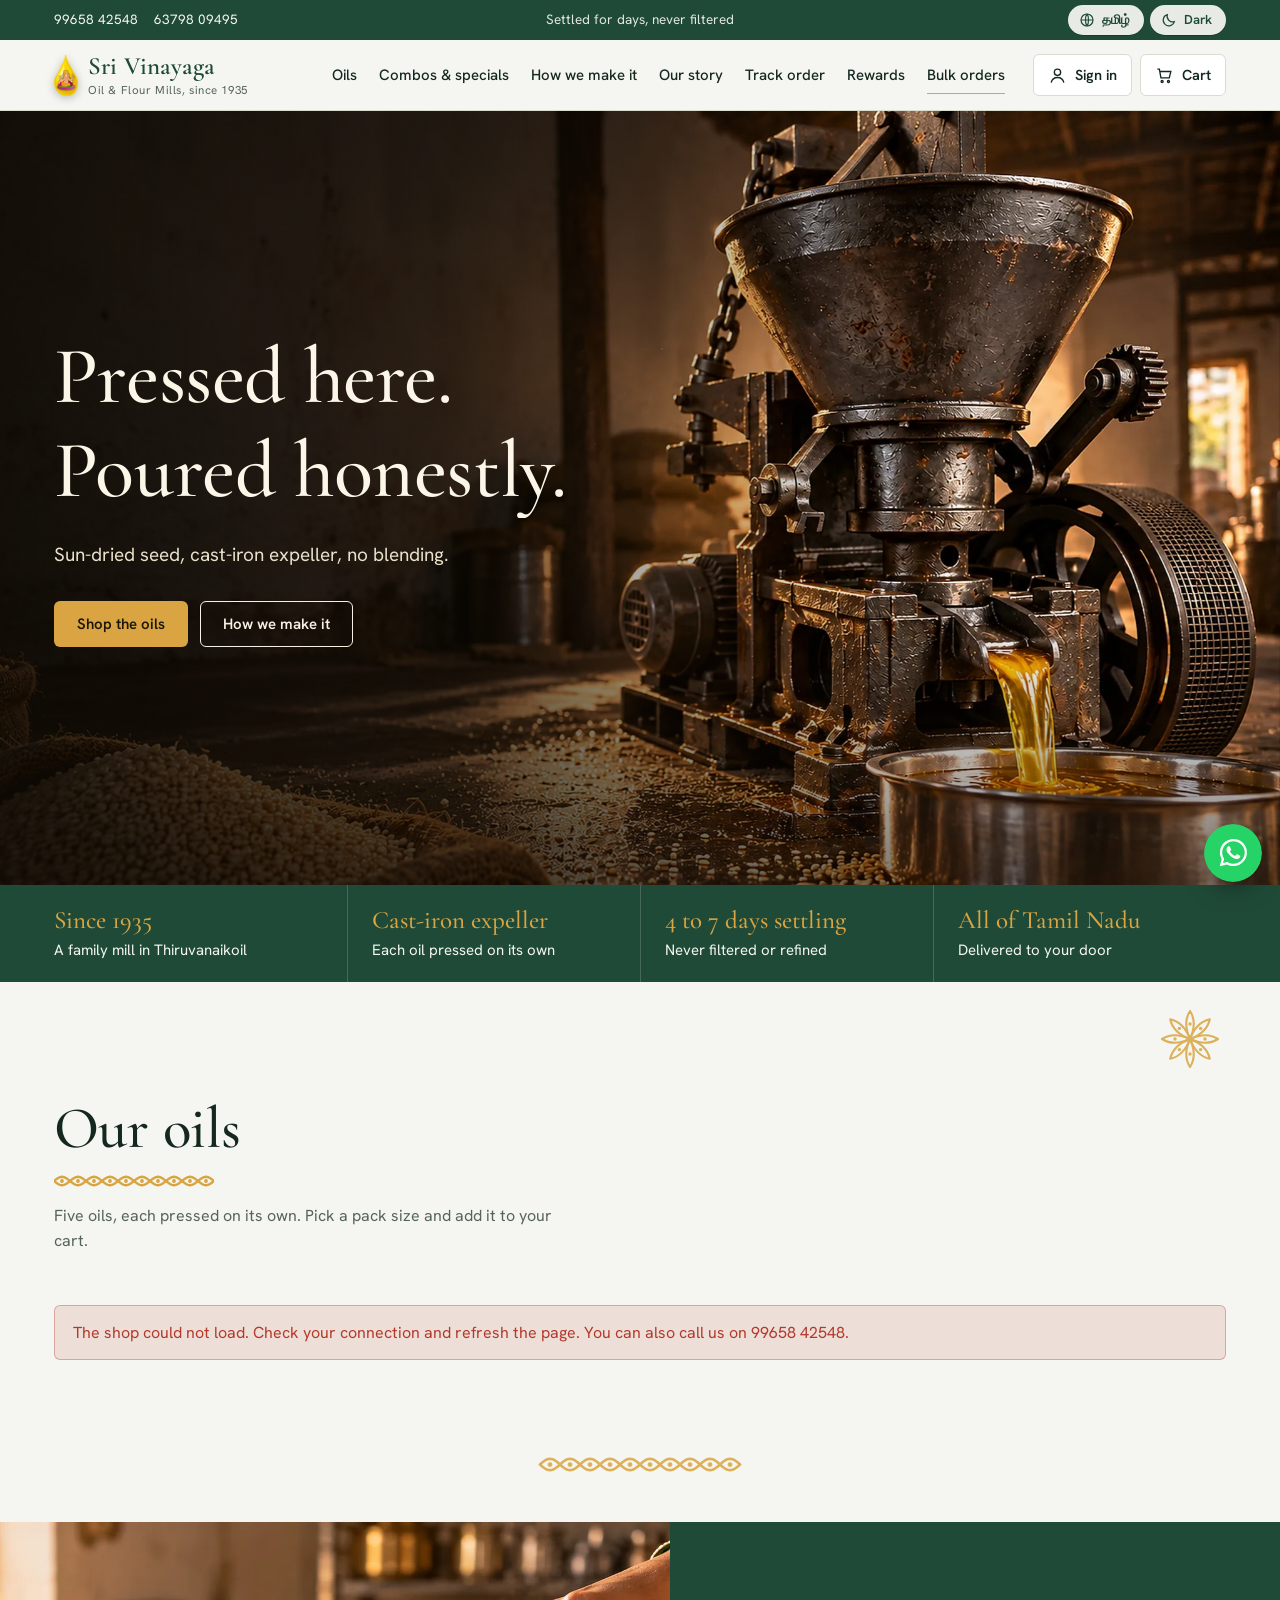
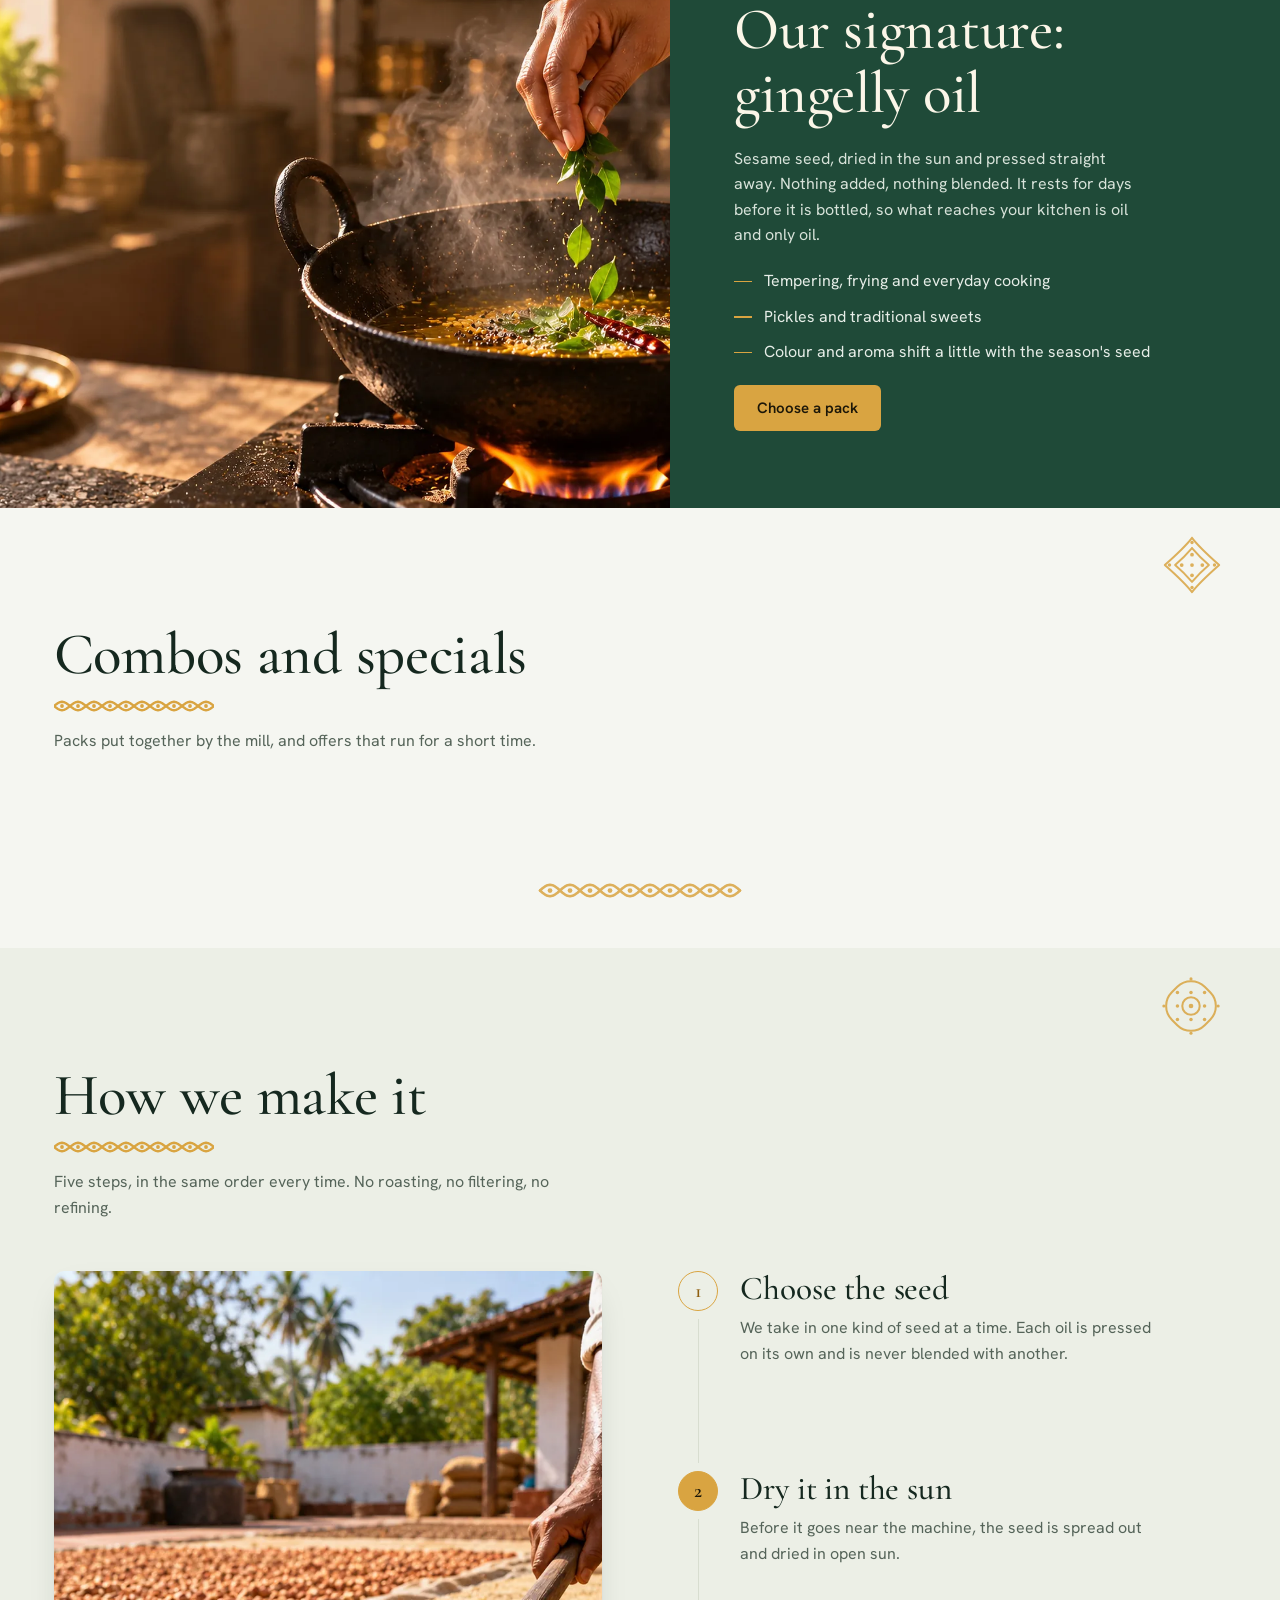
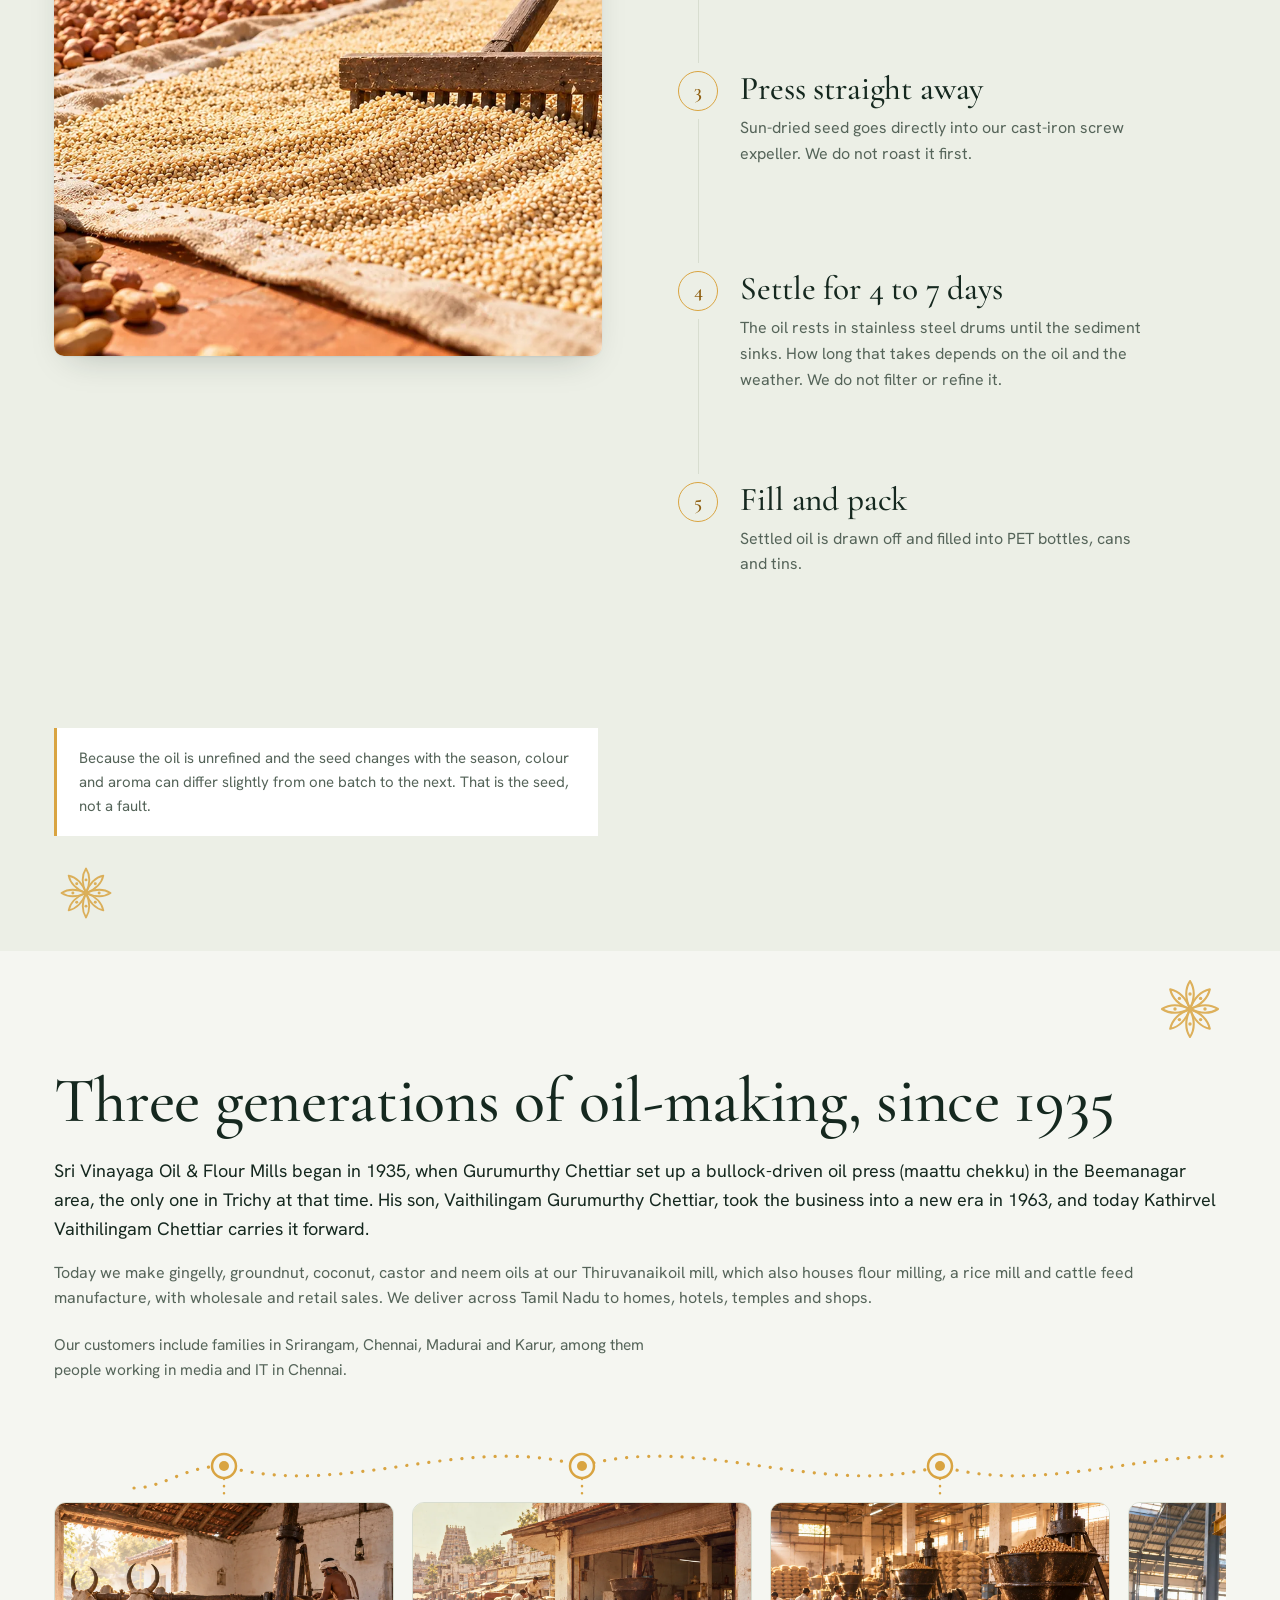
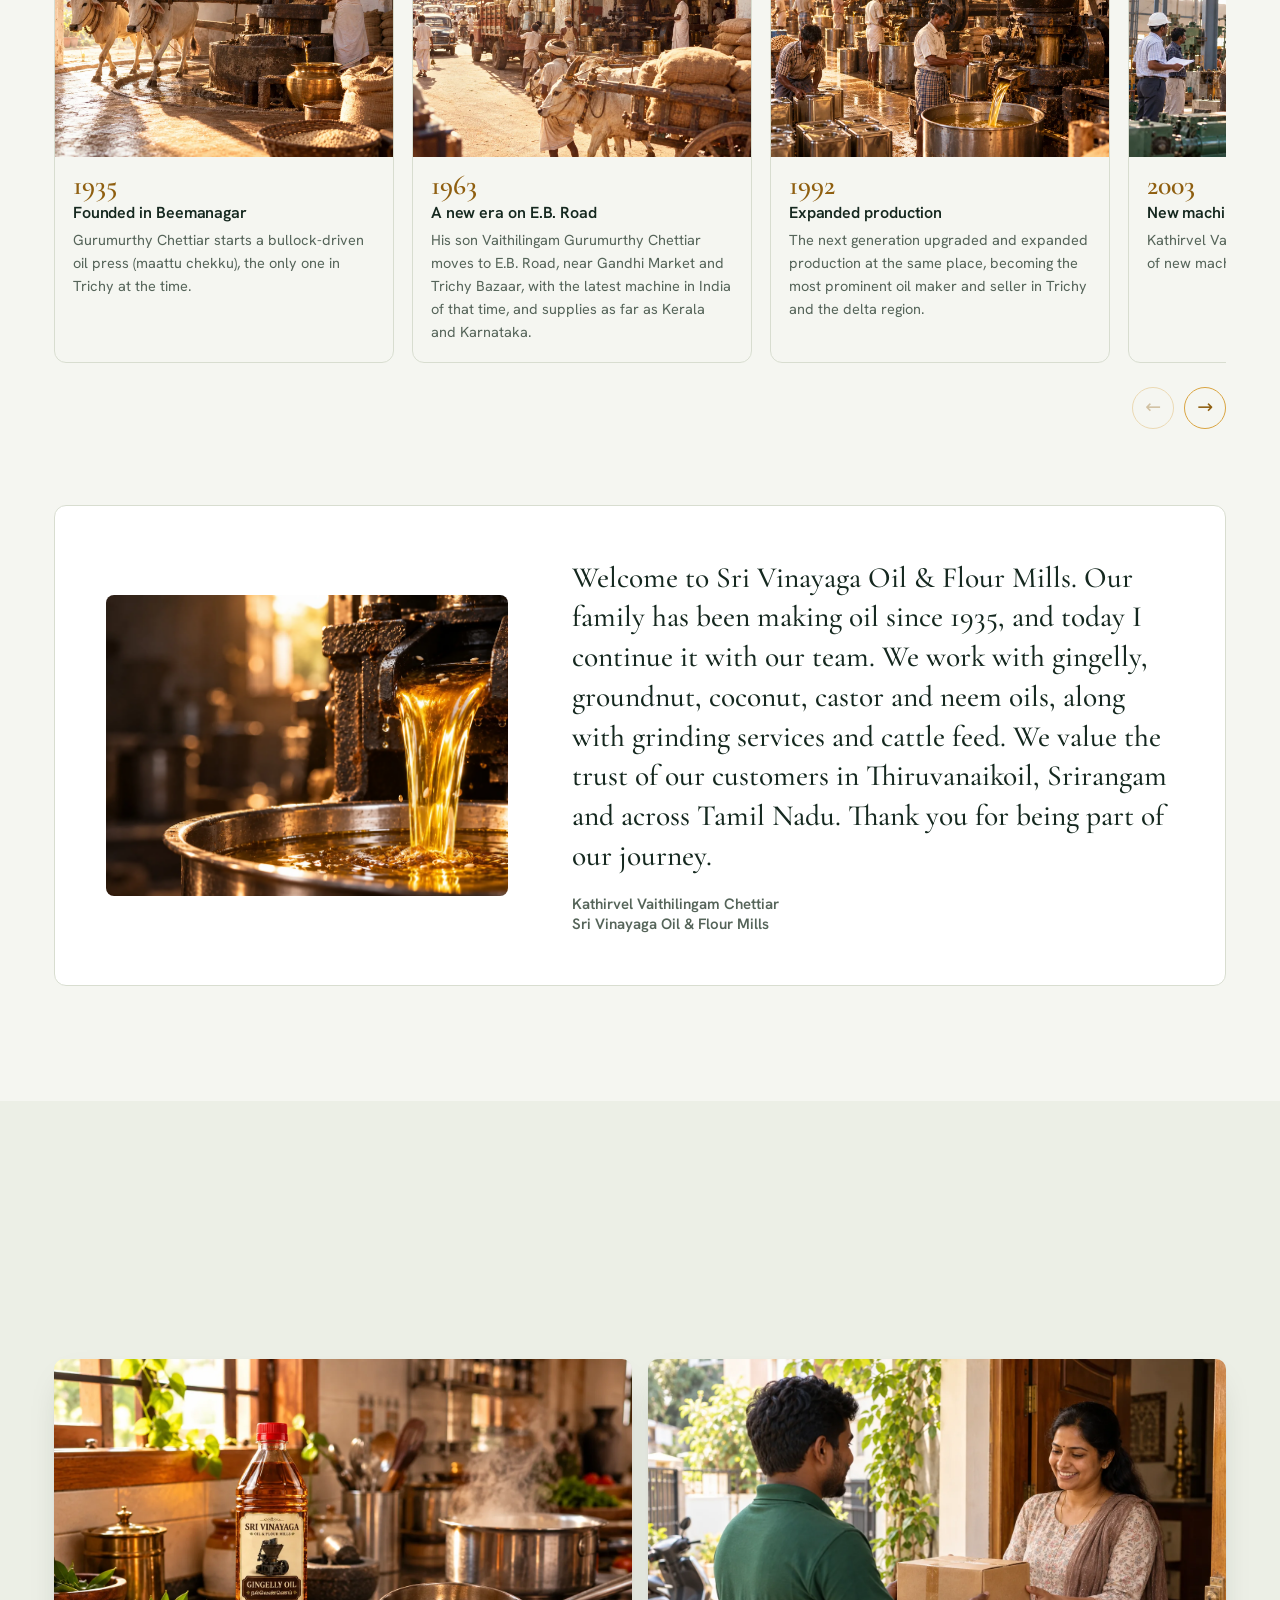
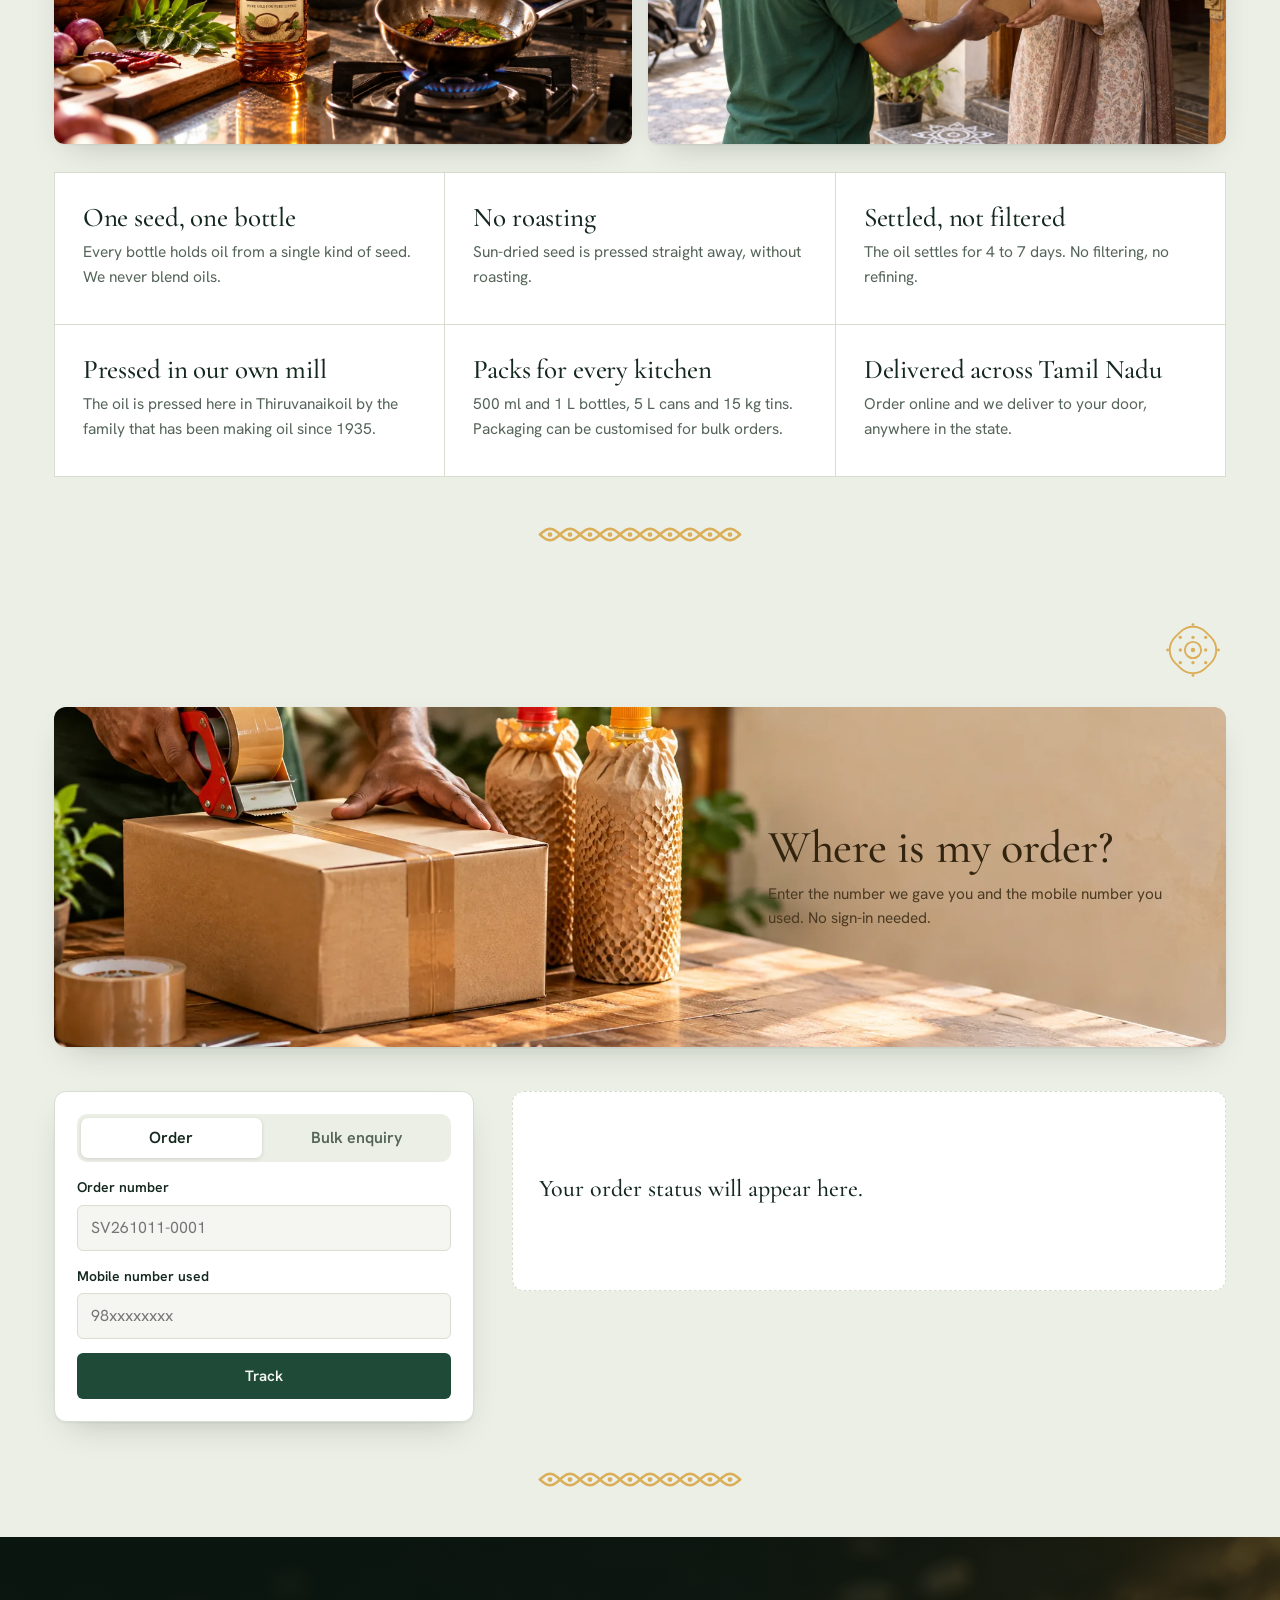
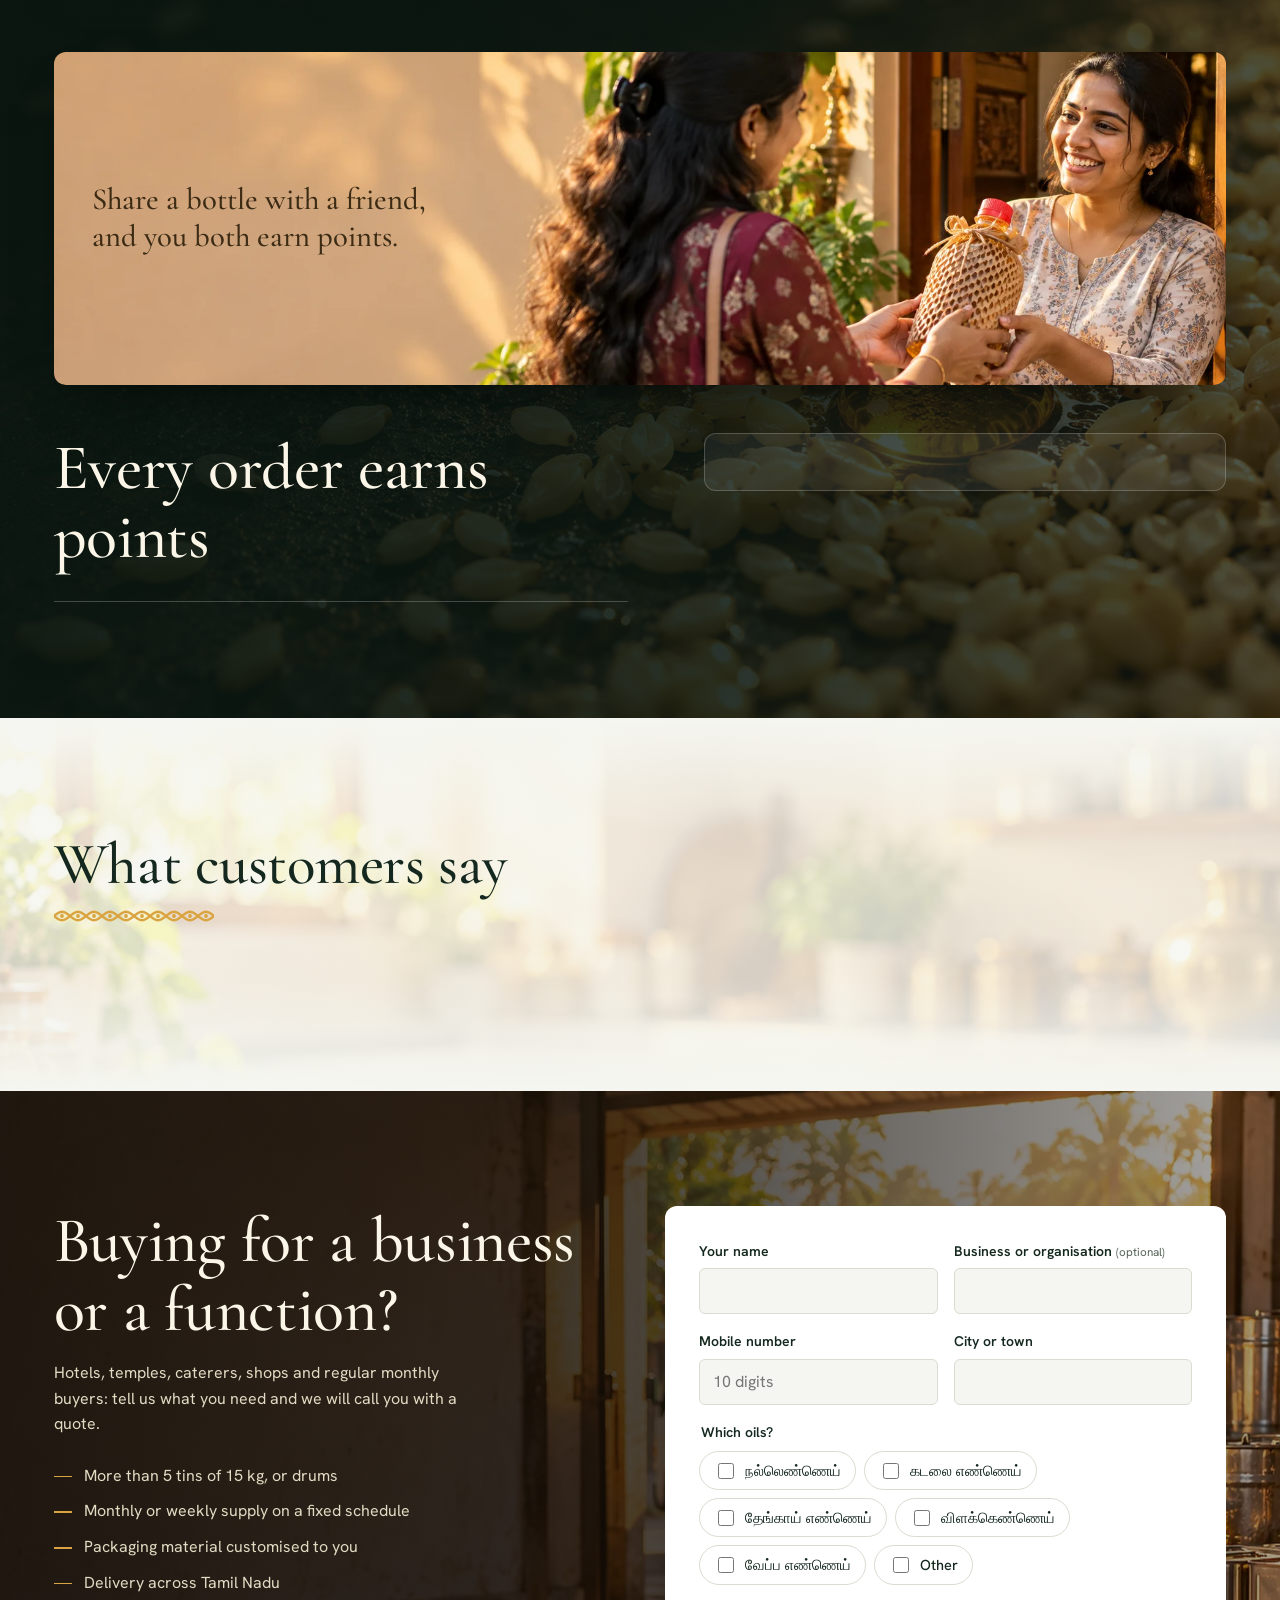
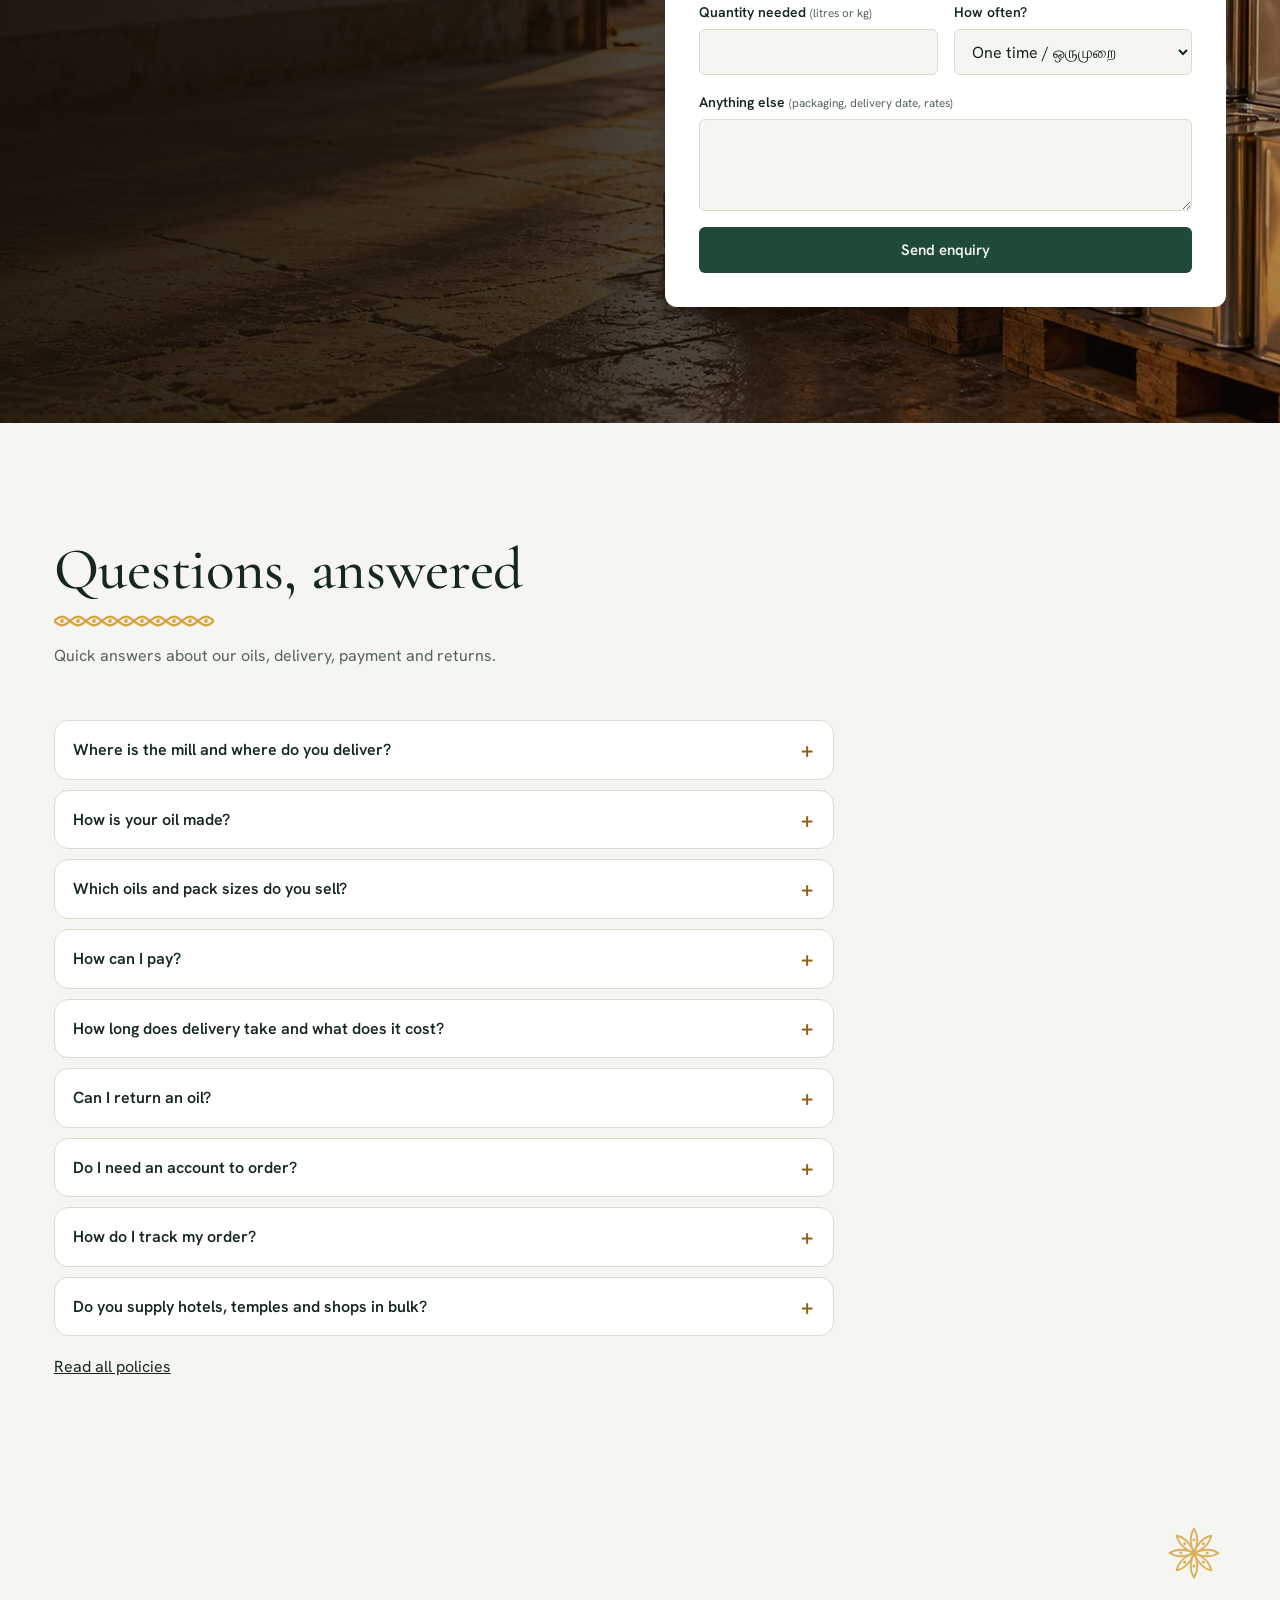
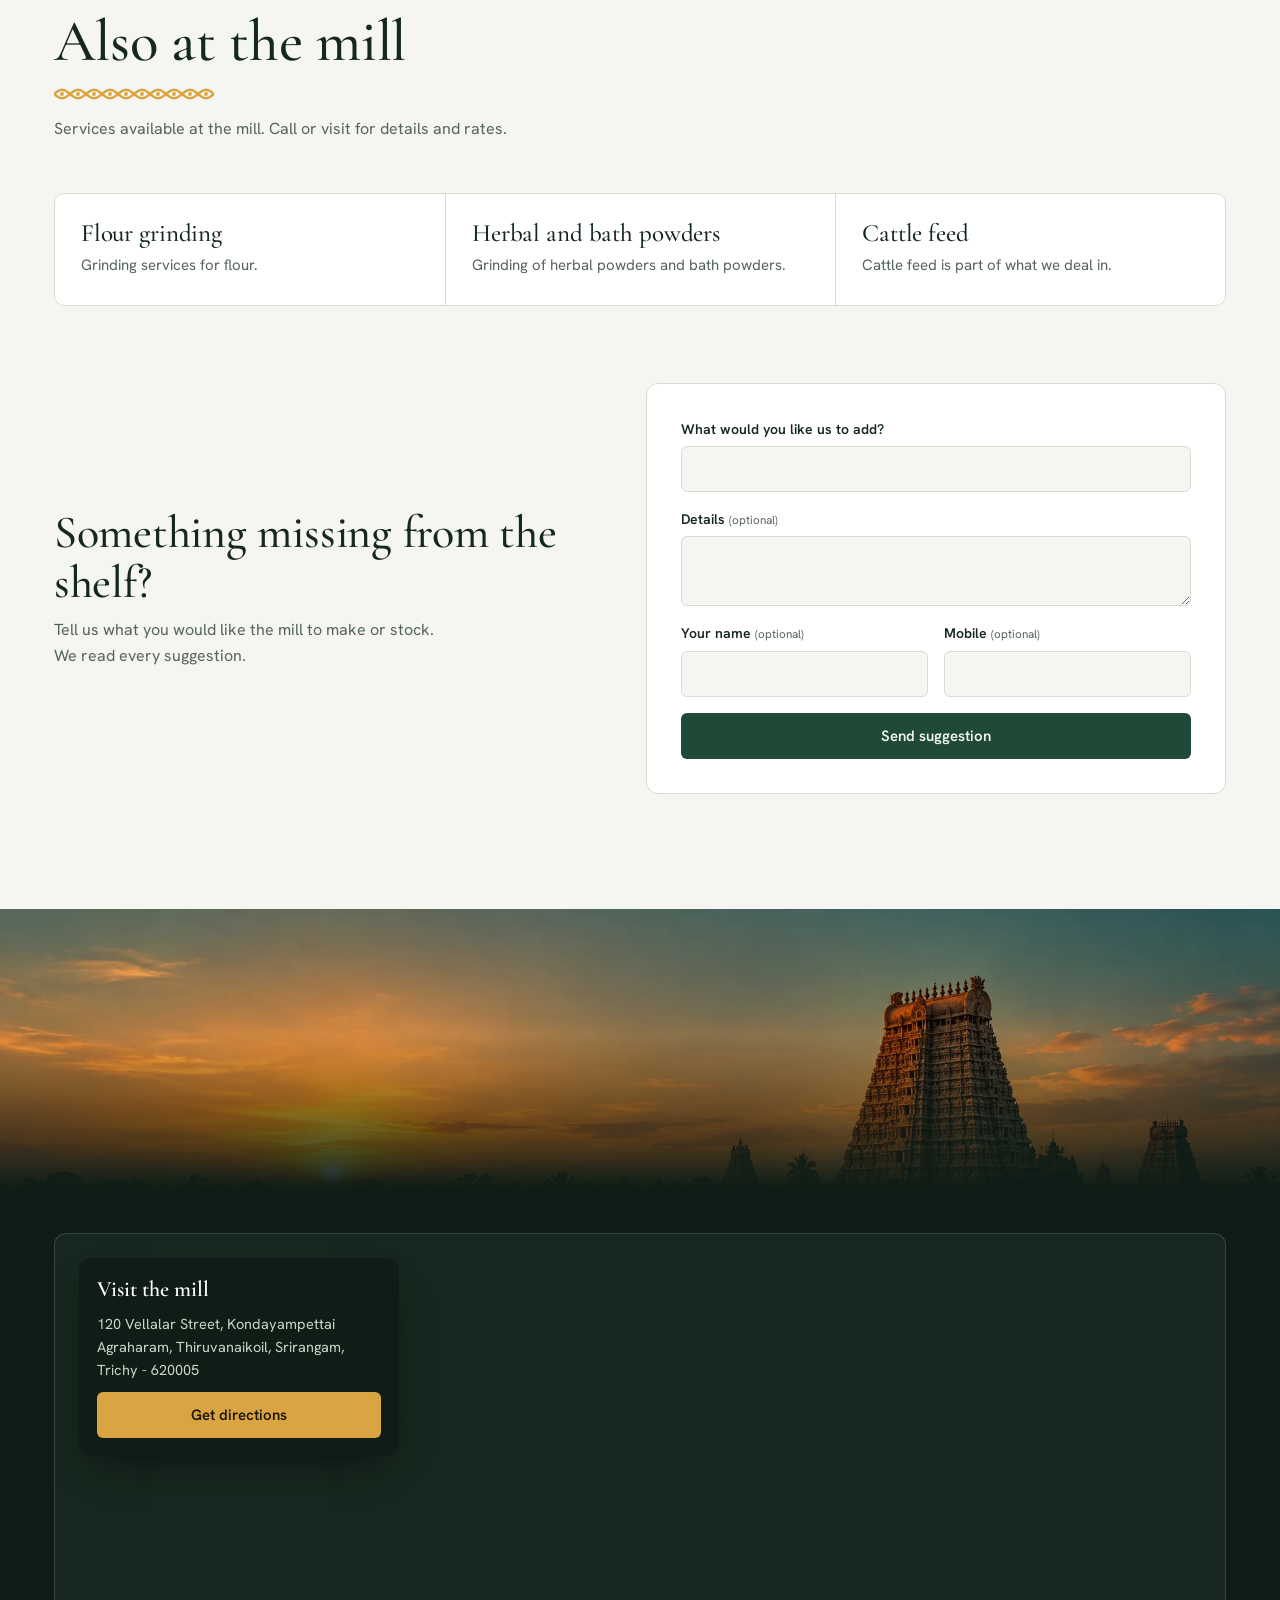
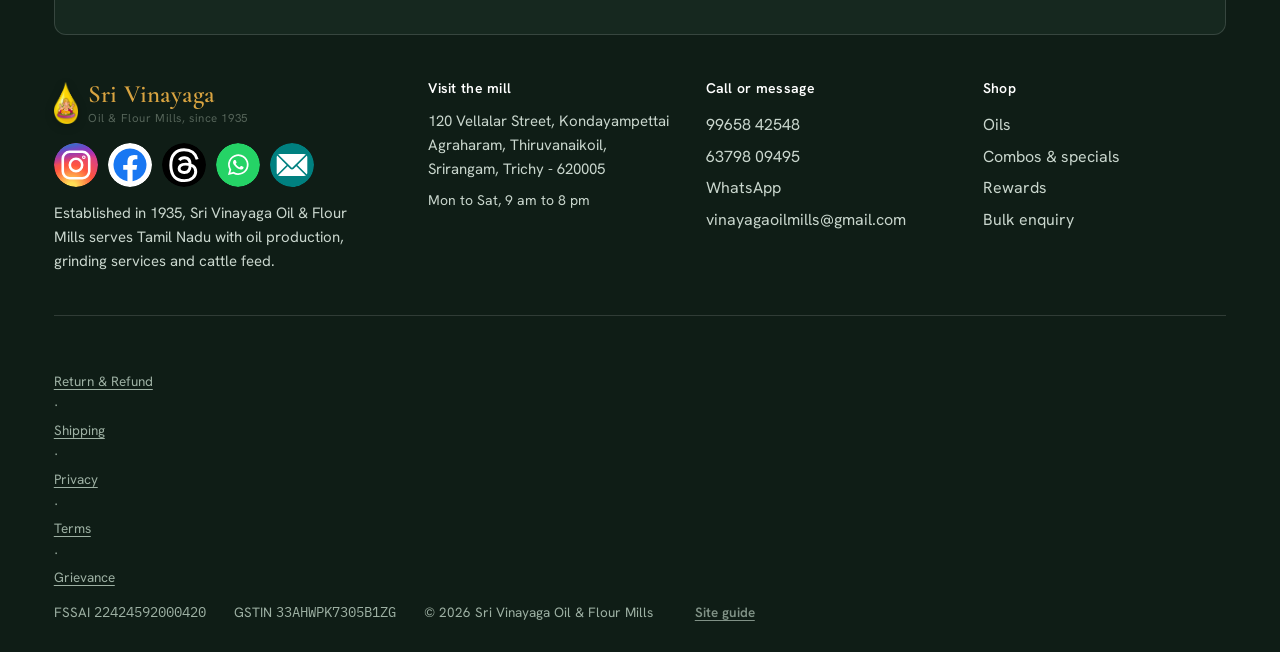
==== commit 9f0dd15a: "Add files via upload" ====
--- a/index.html
+++ b/index.html
@@ -18,7 +18,7 @@
 <link rel="preload" href="fonts/hanken-grotesk-latin-400-normal.woff2" as="font" type="font/woff2" crossorigin>
 <link rel="preload" as="image" href="assets/hero-1.webp" fetchpriority="high">
 <script>try{var l=localStorage.getItem("sv_lang");if(l)document.documentElement.lang=l;else if((navigator.language||"").toLowerCase().indexOf("ta")==0)document.documentElement.lang="ta"}catch(e){}</script>
-<link rel="stylesheet" href="css/style.css">
+<link rel="stylesheet" href="css/style.css?v=20261012b">
 <script type="application/ld+json">{"@context":"https://schema.org","@type":"LocalBusiness","name":"Sri Vinayaga Oil & Flour Mills","foundingDate":"1935","telephone":["+919965842548","+916379809495"],"email":"vinayagaoilmills@gmail.com","address":{"@type":"PostalAddress","streetAddress":"120 Vellalar Street, Kondayampettai Agraharam, Thiruvanaikoil, Srirangam","addressLocality":"Tiruchirappalli","addressRegion":"Tamil Nadu","postalCode":"620005","addressCountry":"IN"},"openingHours":"Mo-Sa 09:00-20:00"}</script>
 </head>
 <body>
@@ -388,9 +388,9 @@
 <div class="toast" id="toast" role="status" aria-live="polite"></div>
 
 <script src="js/vendor/supabase.min.js"></script>
-<script src="js/config.js"></script>
-<script src="js/app.js"></script>
-<script src="js/doodles.js" defer></script>
-<script src="js/intro.js" defer></script>
+<script src="js/config.js?v=20261012b"></script>
+<script src="js/app.js?v=20261012b"></script>
+<script src="js/doodles.js?v=20261012b" defer></script>
+<script src="js/intro.js?v=20261012b" defer></script>
 </body>
 </html>
--- a/css/style.css
+++ b/css/style.css
@@ -802,3 +802,5 @@
 .upi .upi-pay{display:flex;align-items:center;justify-content:center;min-height:48px;margin:0 0 14px}
 
 a.btn{display:inline-flex;align-items:center;justify-content:center;text-align:center}
+/* Tamil opening-hours text is long: keep it from running into the centred message */
+@media (min-width:901px) and (max-width:2100px){html[lang="ta"] .tb-hours{display:none}}
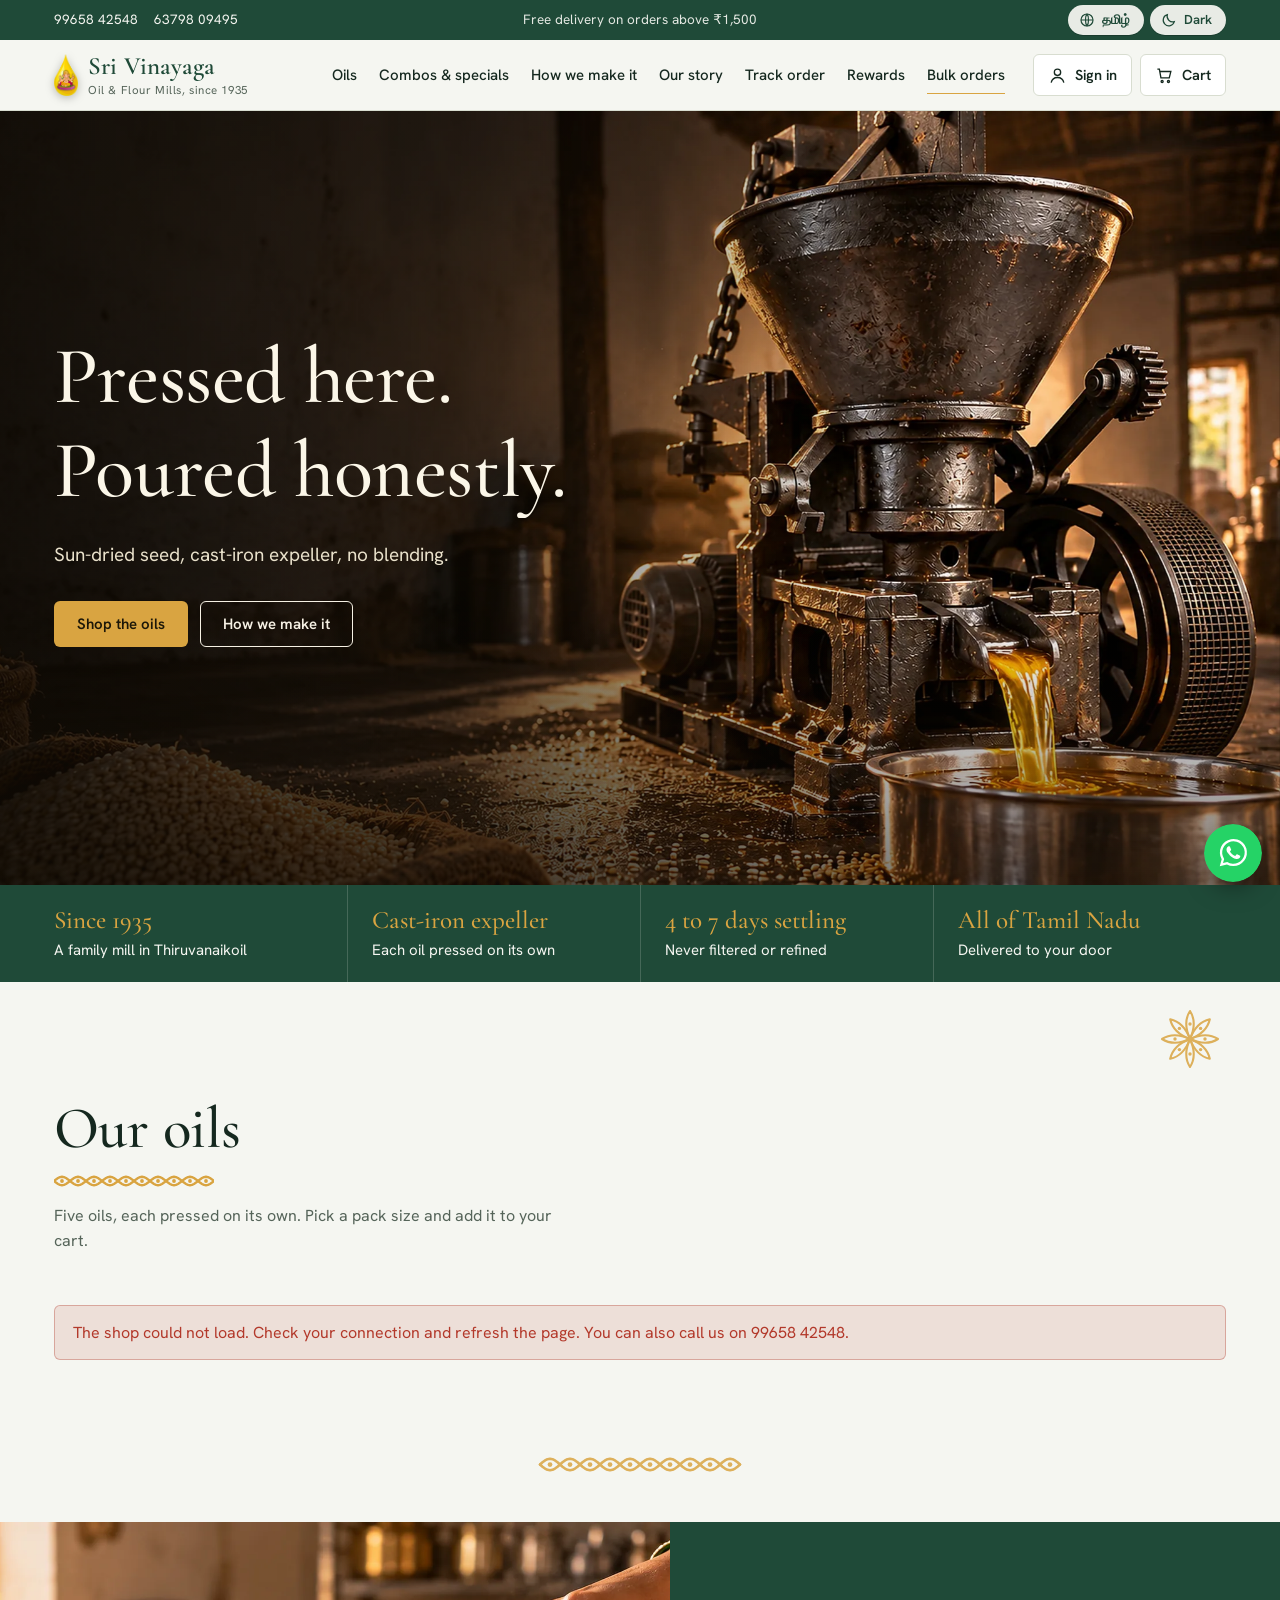
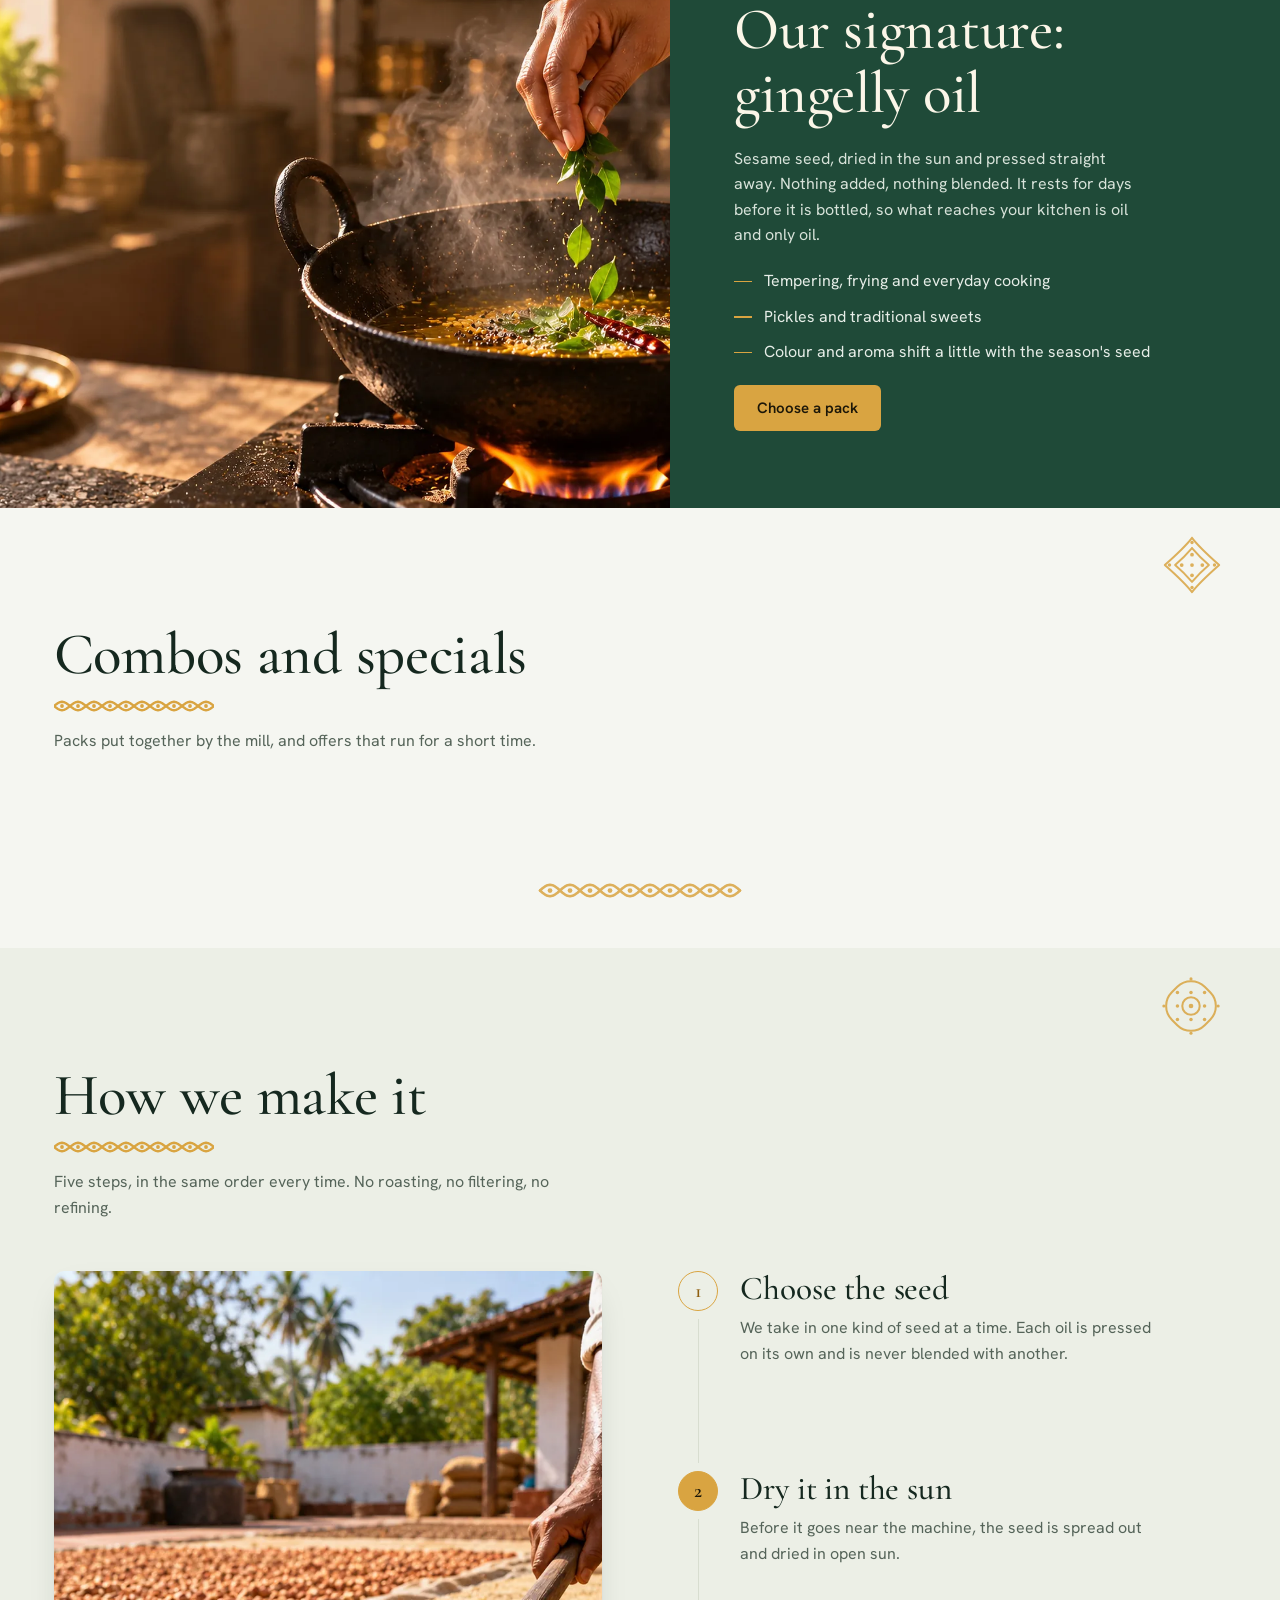
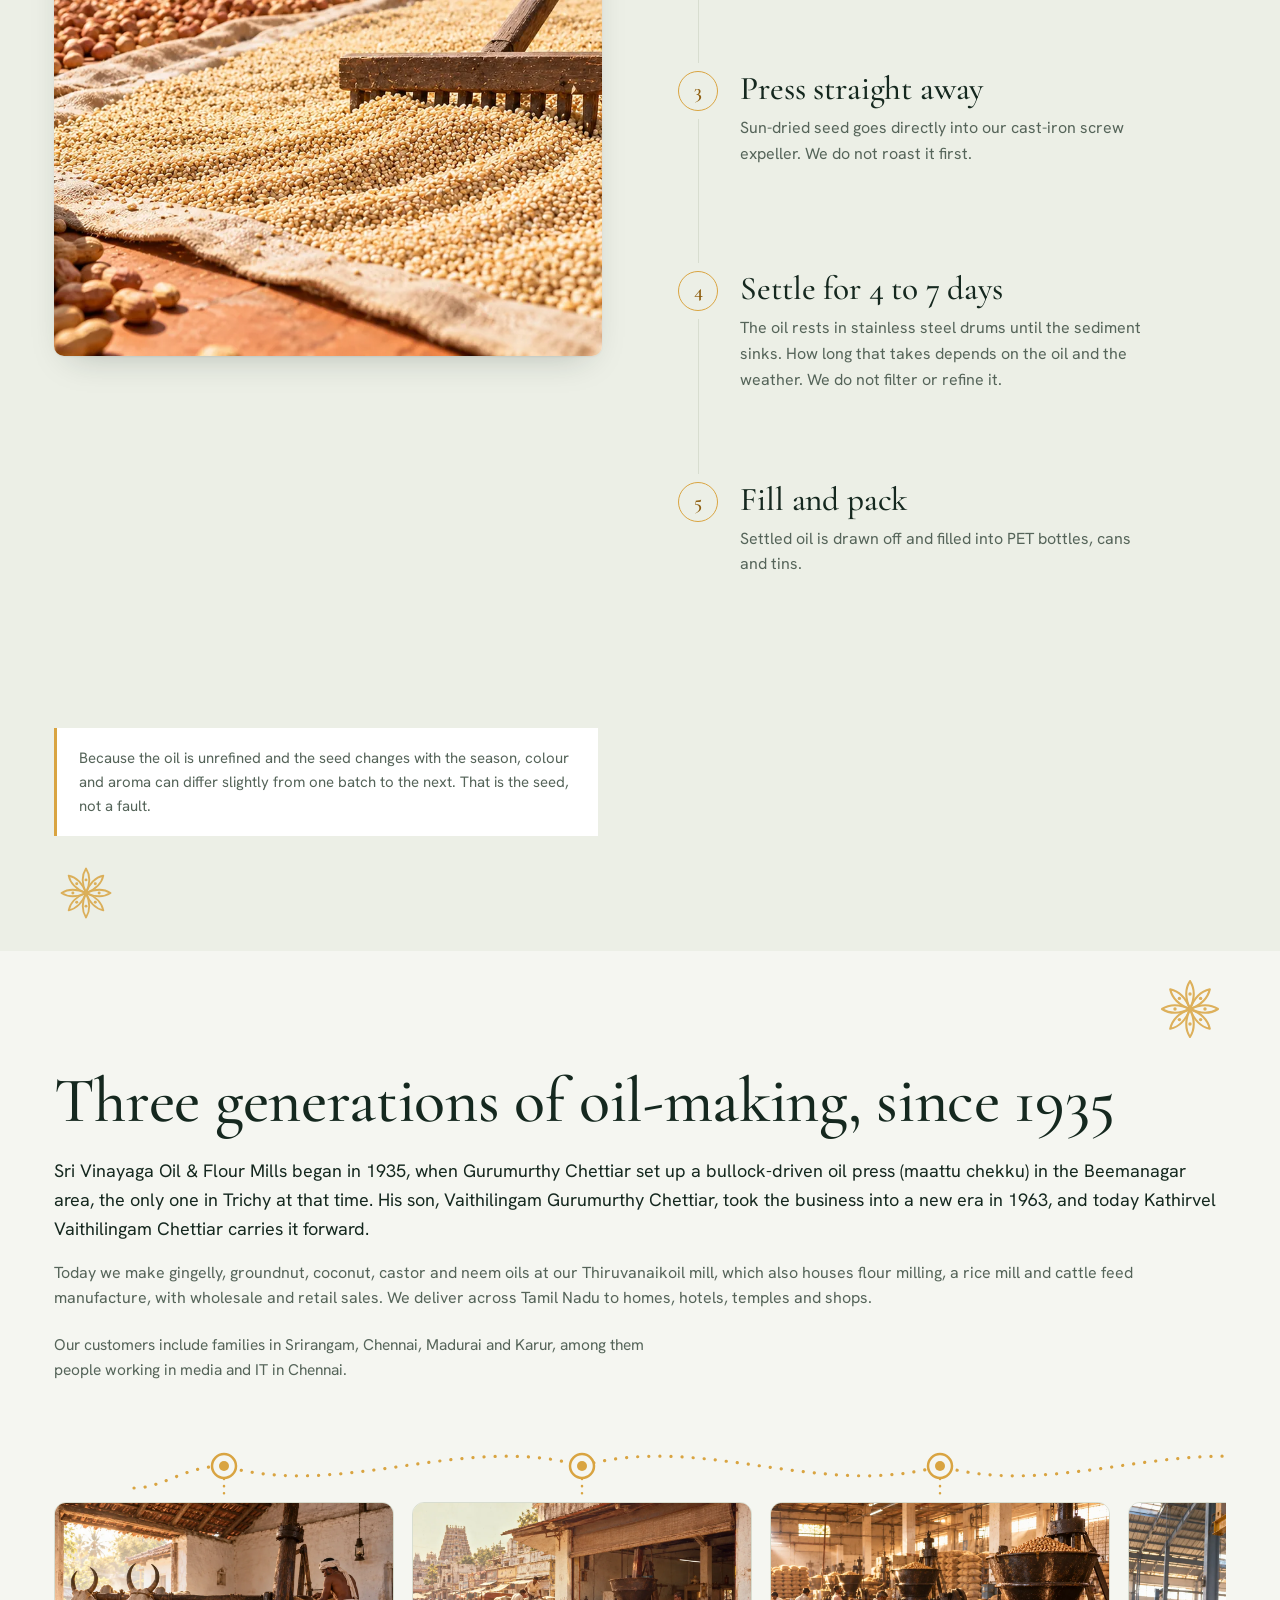
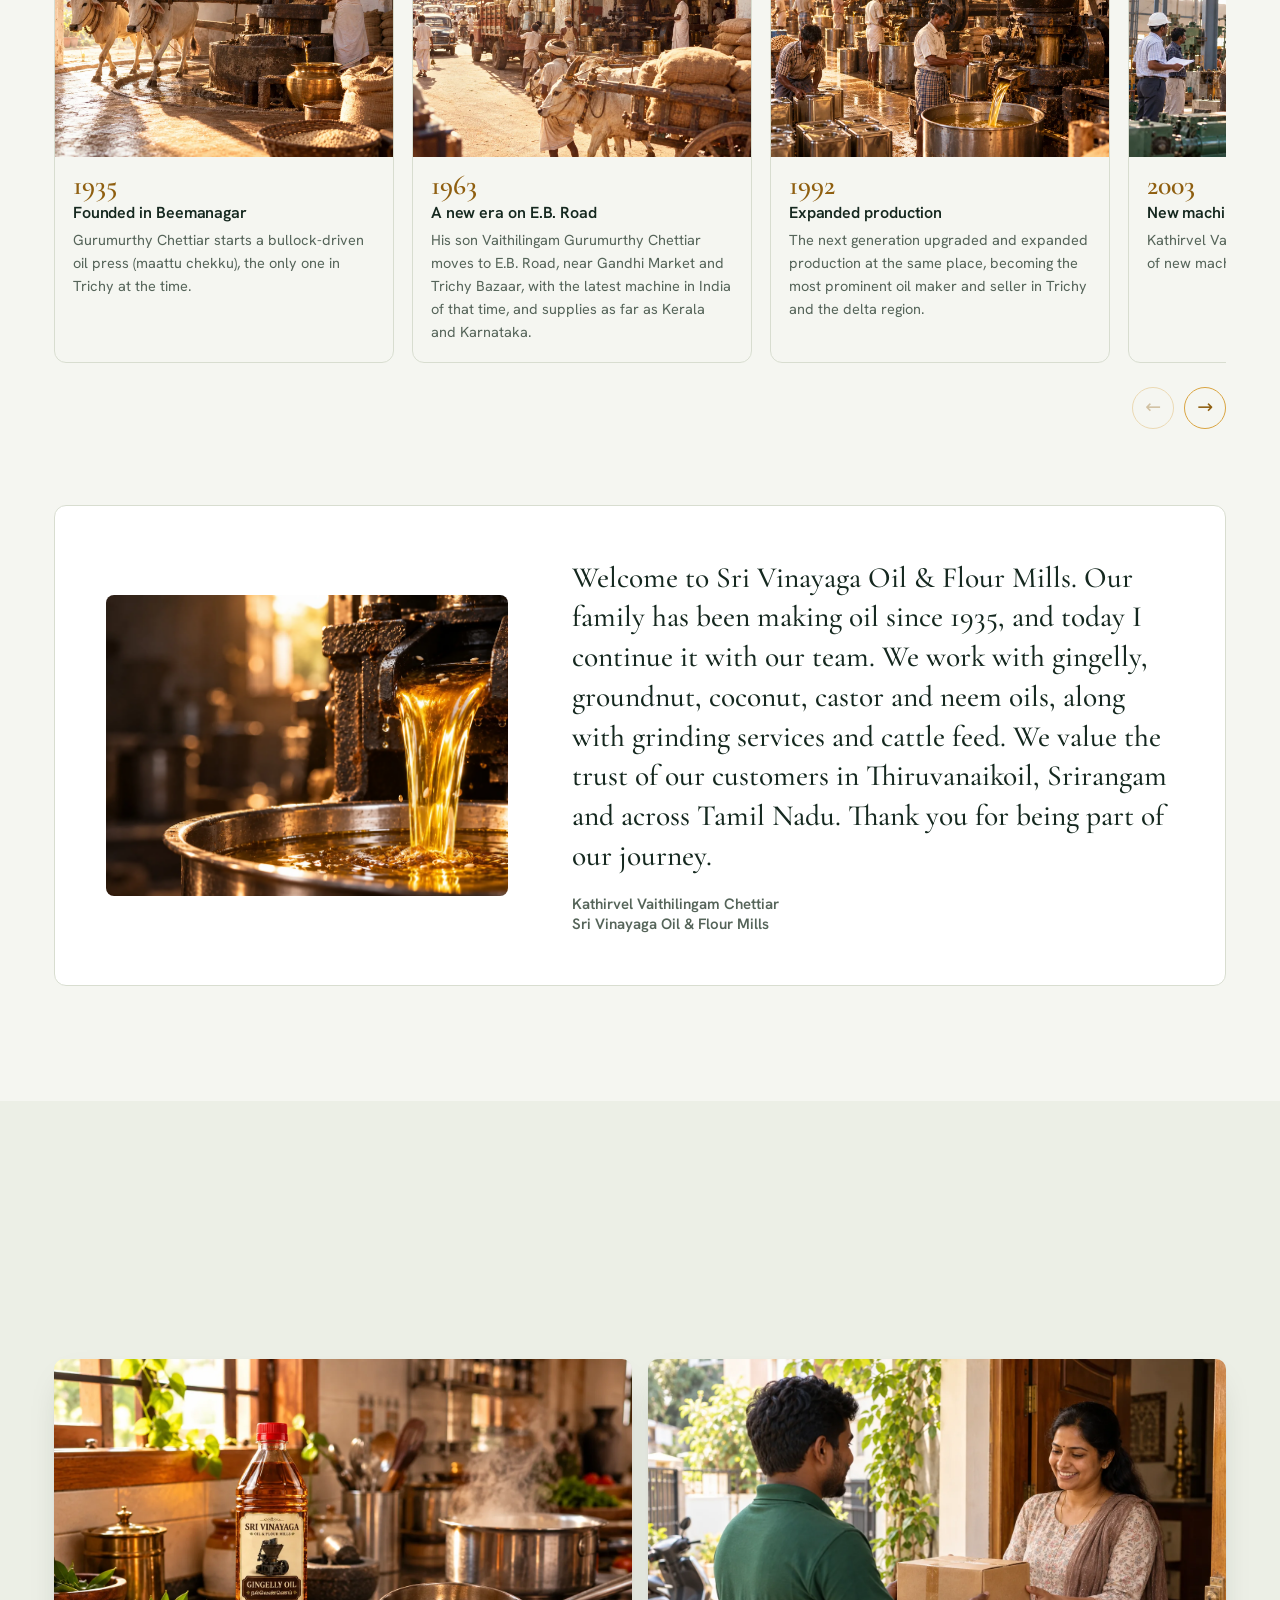
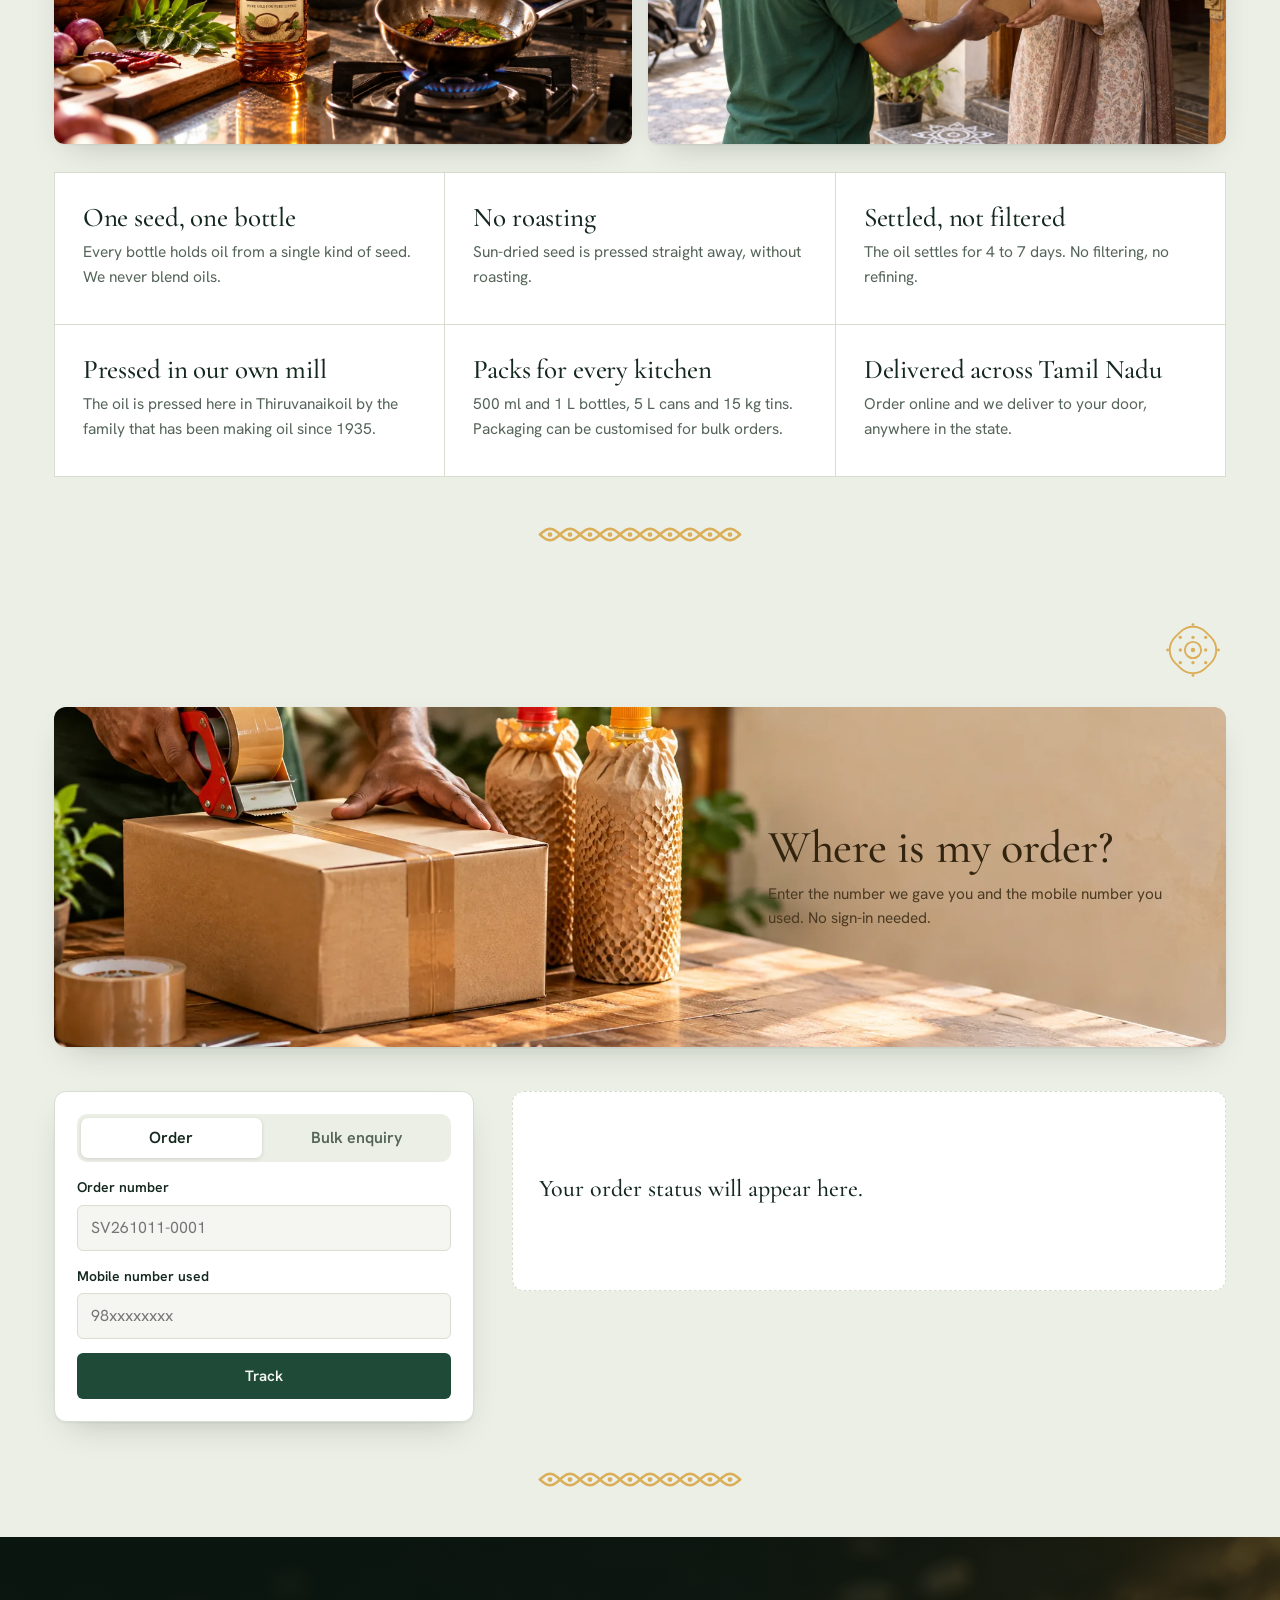
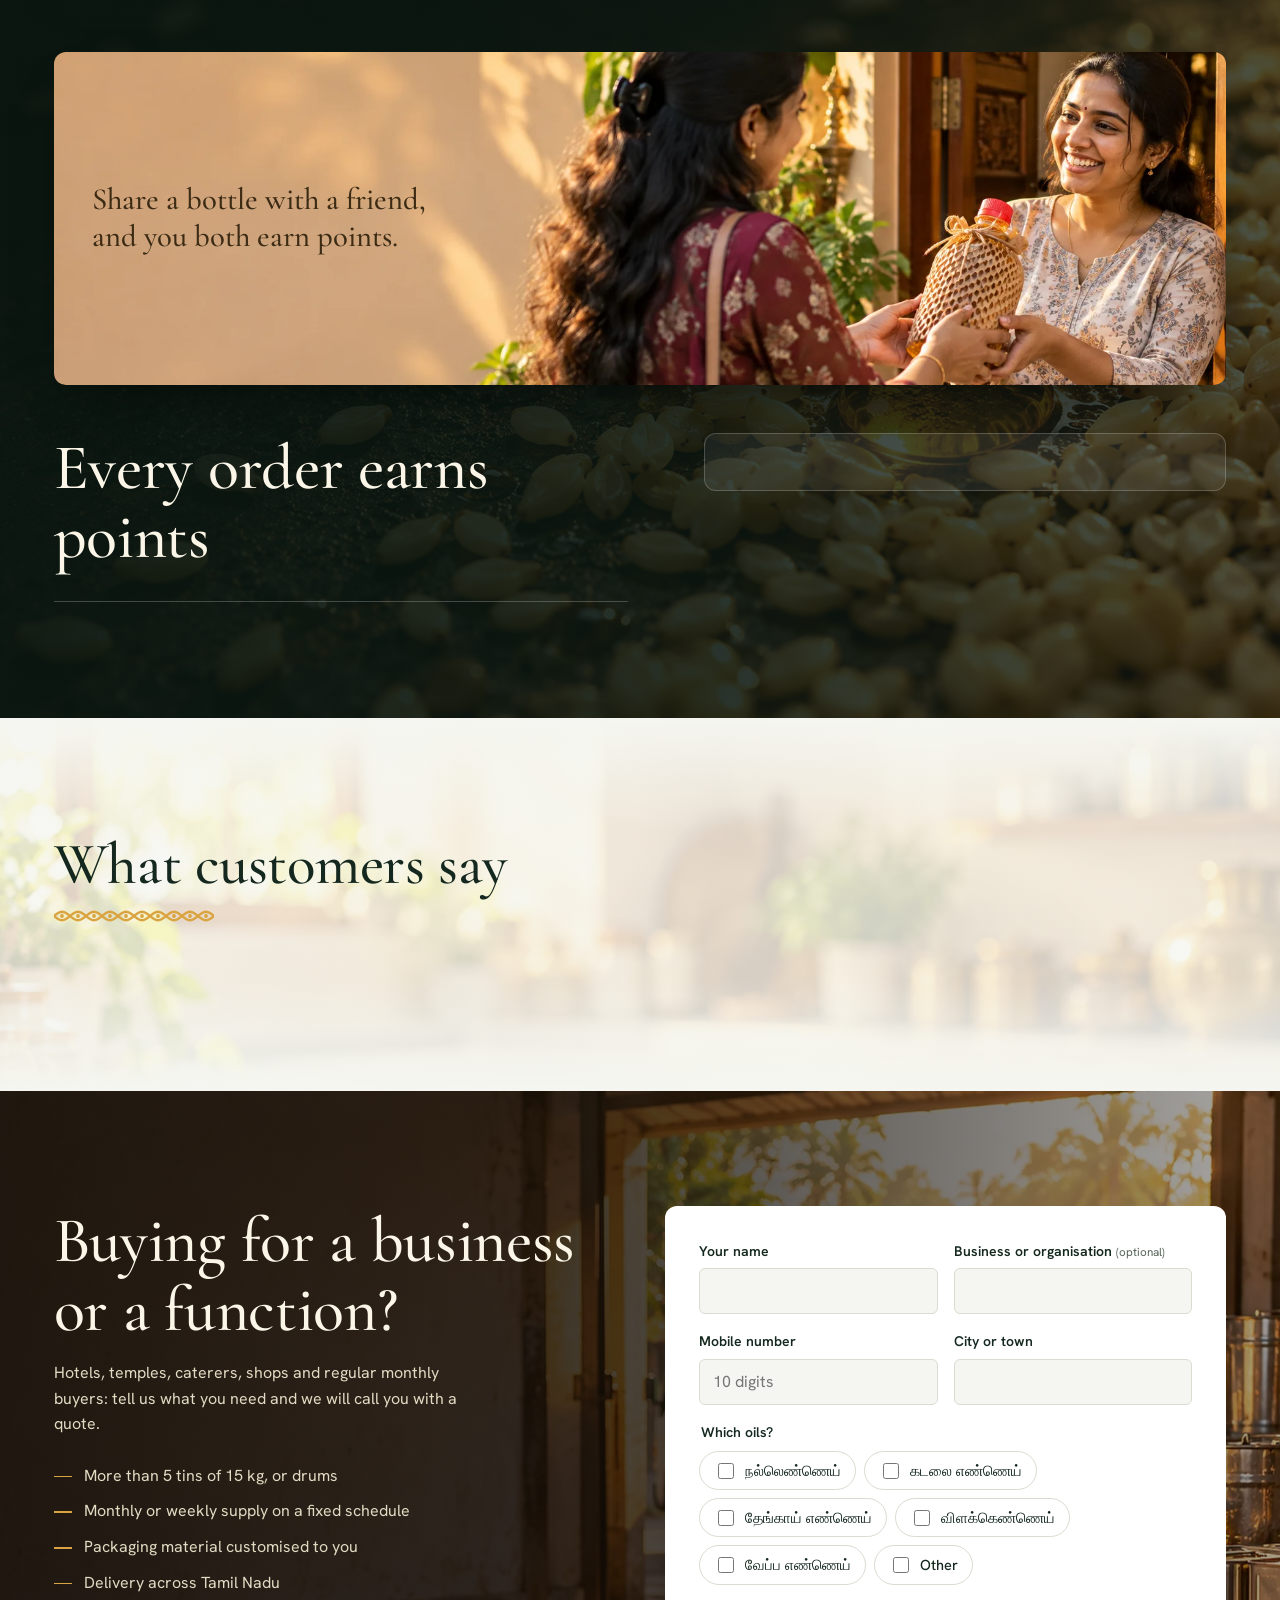
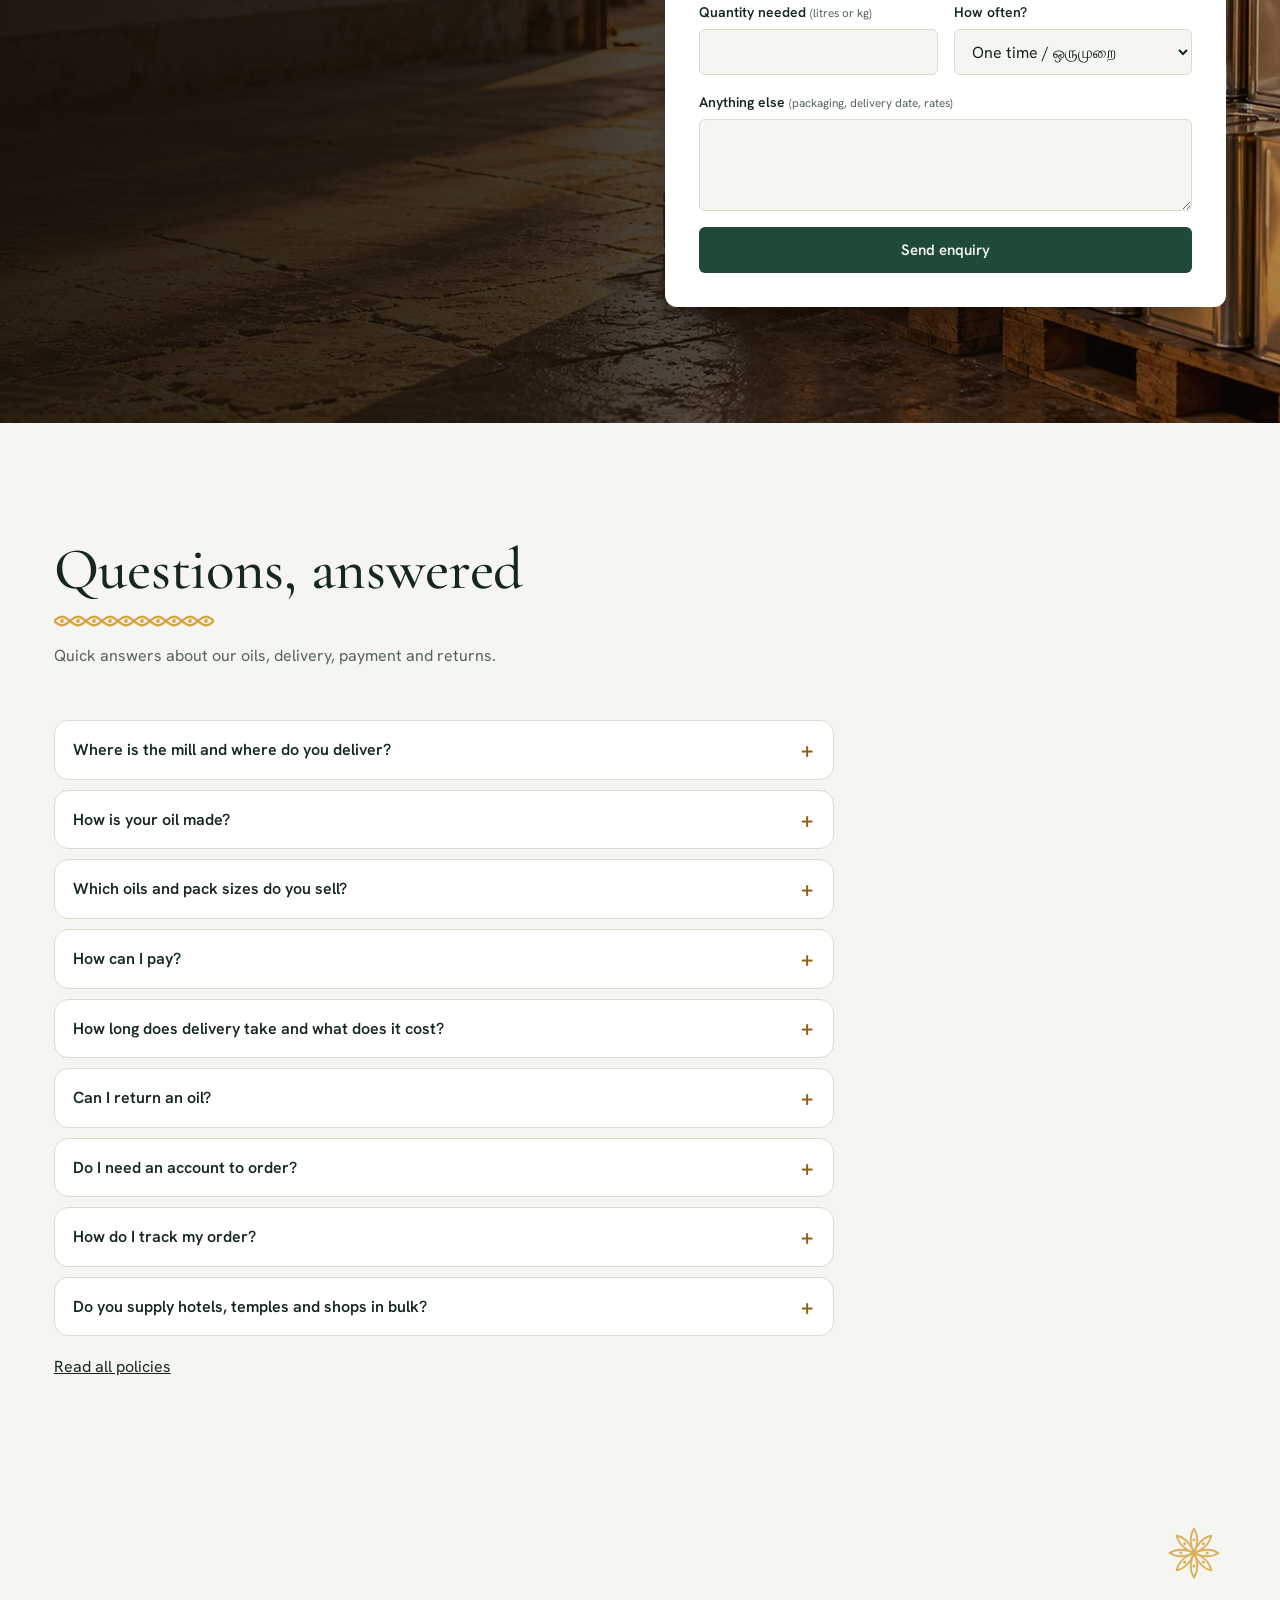
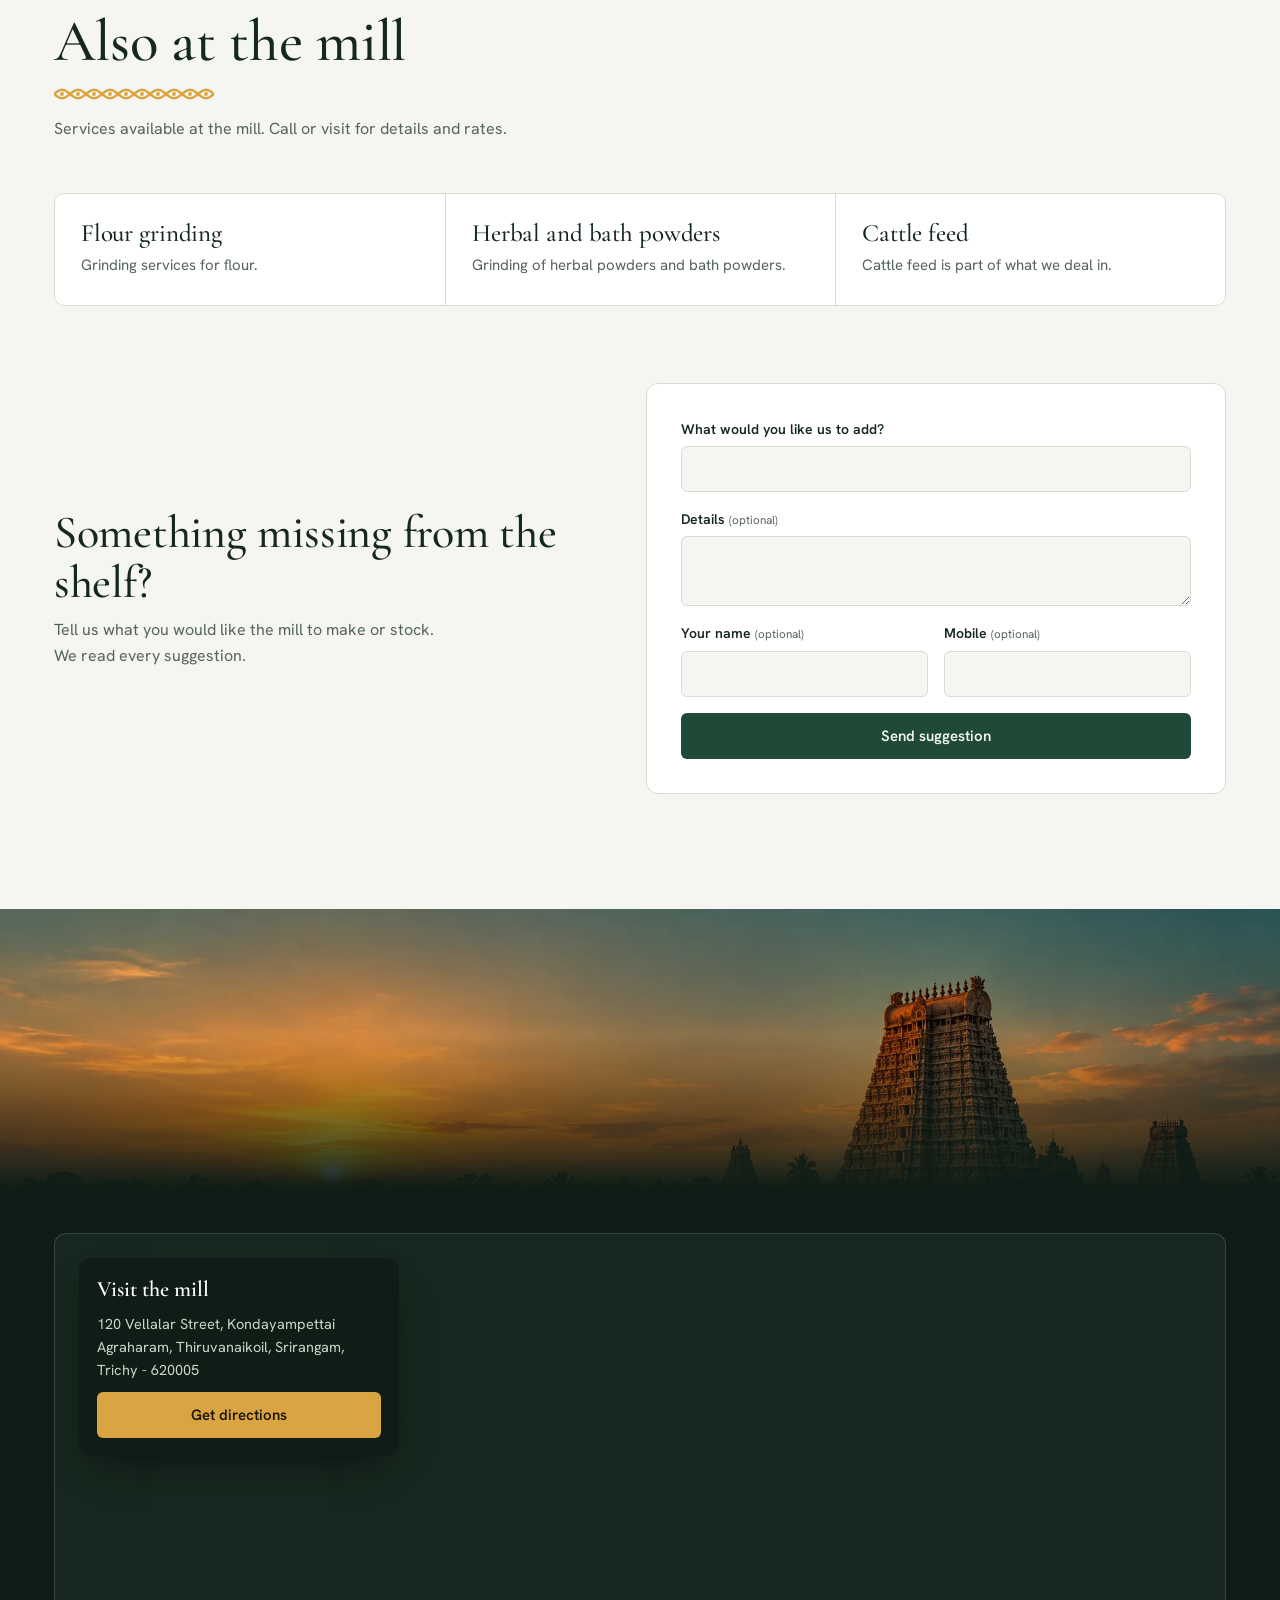
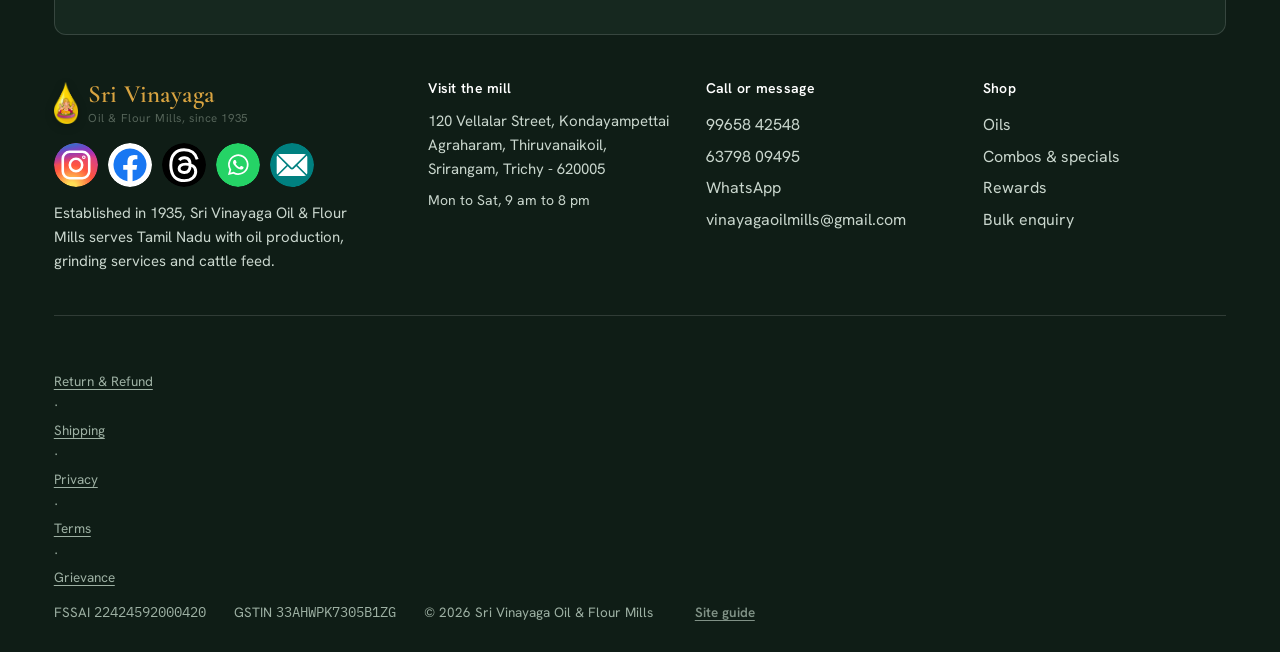
==== commit 6e109835: "Add files via upload" ====
--- a/index.html
+++ b/index.html
@@ -18,7 +18,7 @@
 <link rel="preload" href="fonts/hanken-grotesk-latin-400-normal.woff2" as="font" type="font/woff2" crossorigin>
 <link rel="preload" as="image" href="assets/hero-1.webp" fetchpriority="high">
 <script>try{var l=localStorage.getItem("sv_lang");if(l)document.documentElement.lang=l;else if((navigator.language||"").toLowerCase().indexOf("ta")==0)document.documentElement.lang="ta"}catch(e){}</script>
-<link rel="stylesheet" href="css/style.css?v=20261012b">
+<link rel="stylesheet" href="css/style.css?v=20261012c">
 <script type="application/ld+json">{"@context":"https://schema.org","@type":"LocalBusiness","name":"Sri Vinayaga Oil & Flour Mills","foundingDate":"1935","telephone":["+919965842548","+916379809495"],"email":"vinayagaoilmills@gmail.com","address":{"@type":"PostalAddress","streetAddress":"120 Vellalar Street, Kondayampettai Agraharam, Thiruvanaikoil, Srirangam","addressLocality":"Tiruchirappalli","addressRegion":"Tamil Nadu","postalCode":"620005","addressCountry":"IN"},"openingHours":"Mo-Sa 09:00-20:00"}</script>
 </head>
 <body>
@@ -388,9 +388,9 @@
 <div class="toast" id="toast" role="status" aria-live="polite"></div>
 
 <script src="js/vendor/supabase.min.js"></script>
-<script src="js/config.js?v=20261012b"></script>
-<script src="js/app.js?v=20261012b"></script>
-<script src="js/doodles.js?v=20261012b" defer></script>
-<script src="js/intro.js?v=20261012b" defer></script>
+<script src="js/config.js?v=20261012c"></script>
+<script src="js/app.js?v=20261012c"></script>
+<script src="js/doodles.js?v=20261012c" defer></script>
+<script src="js/intro.js?v=20261012c" defer></script>
 </body>
 </html>
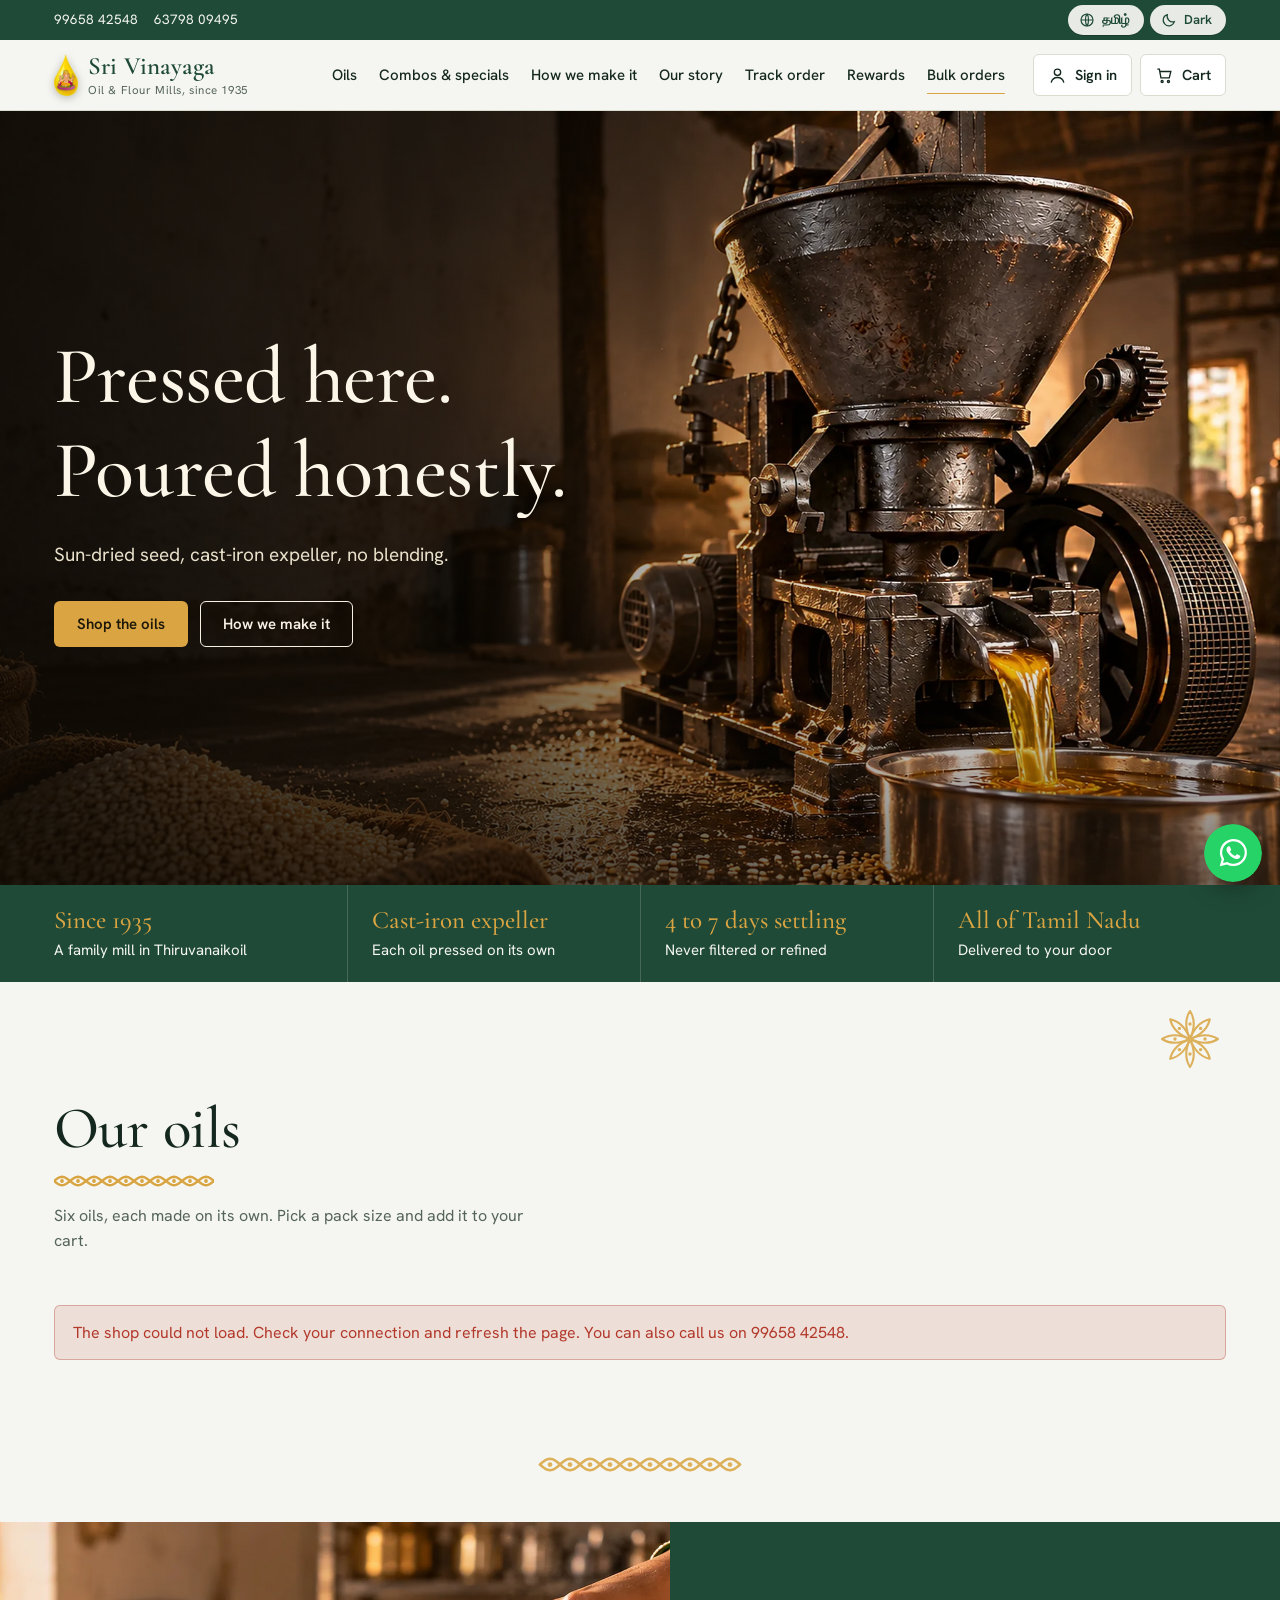
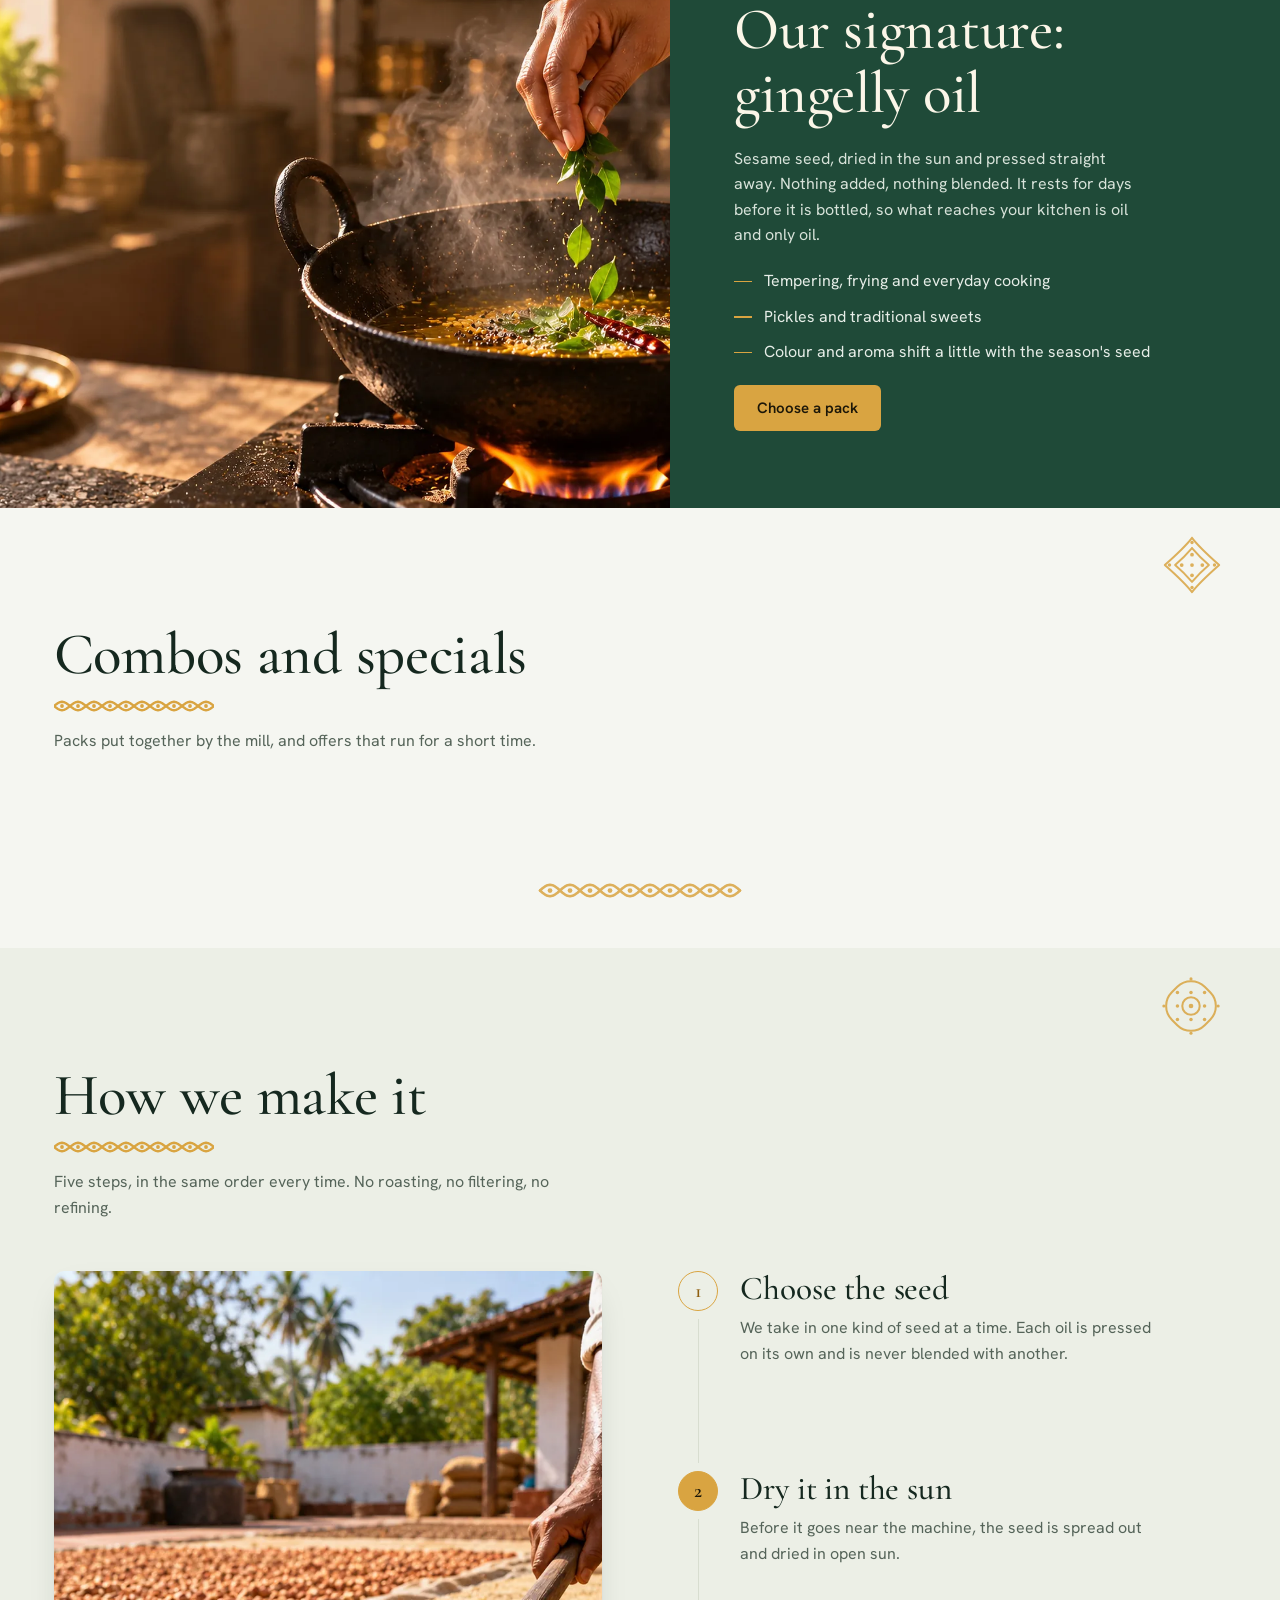
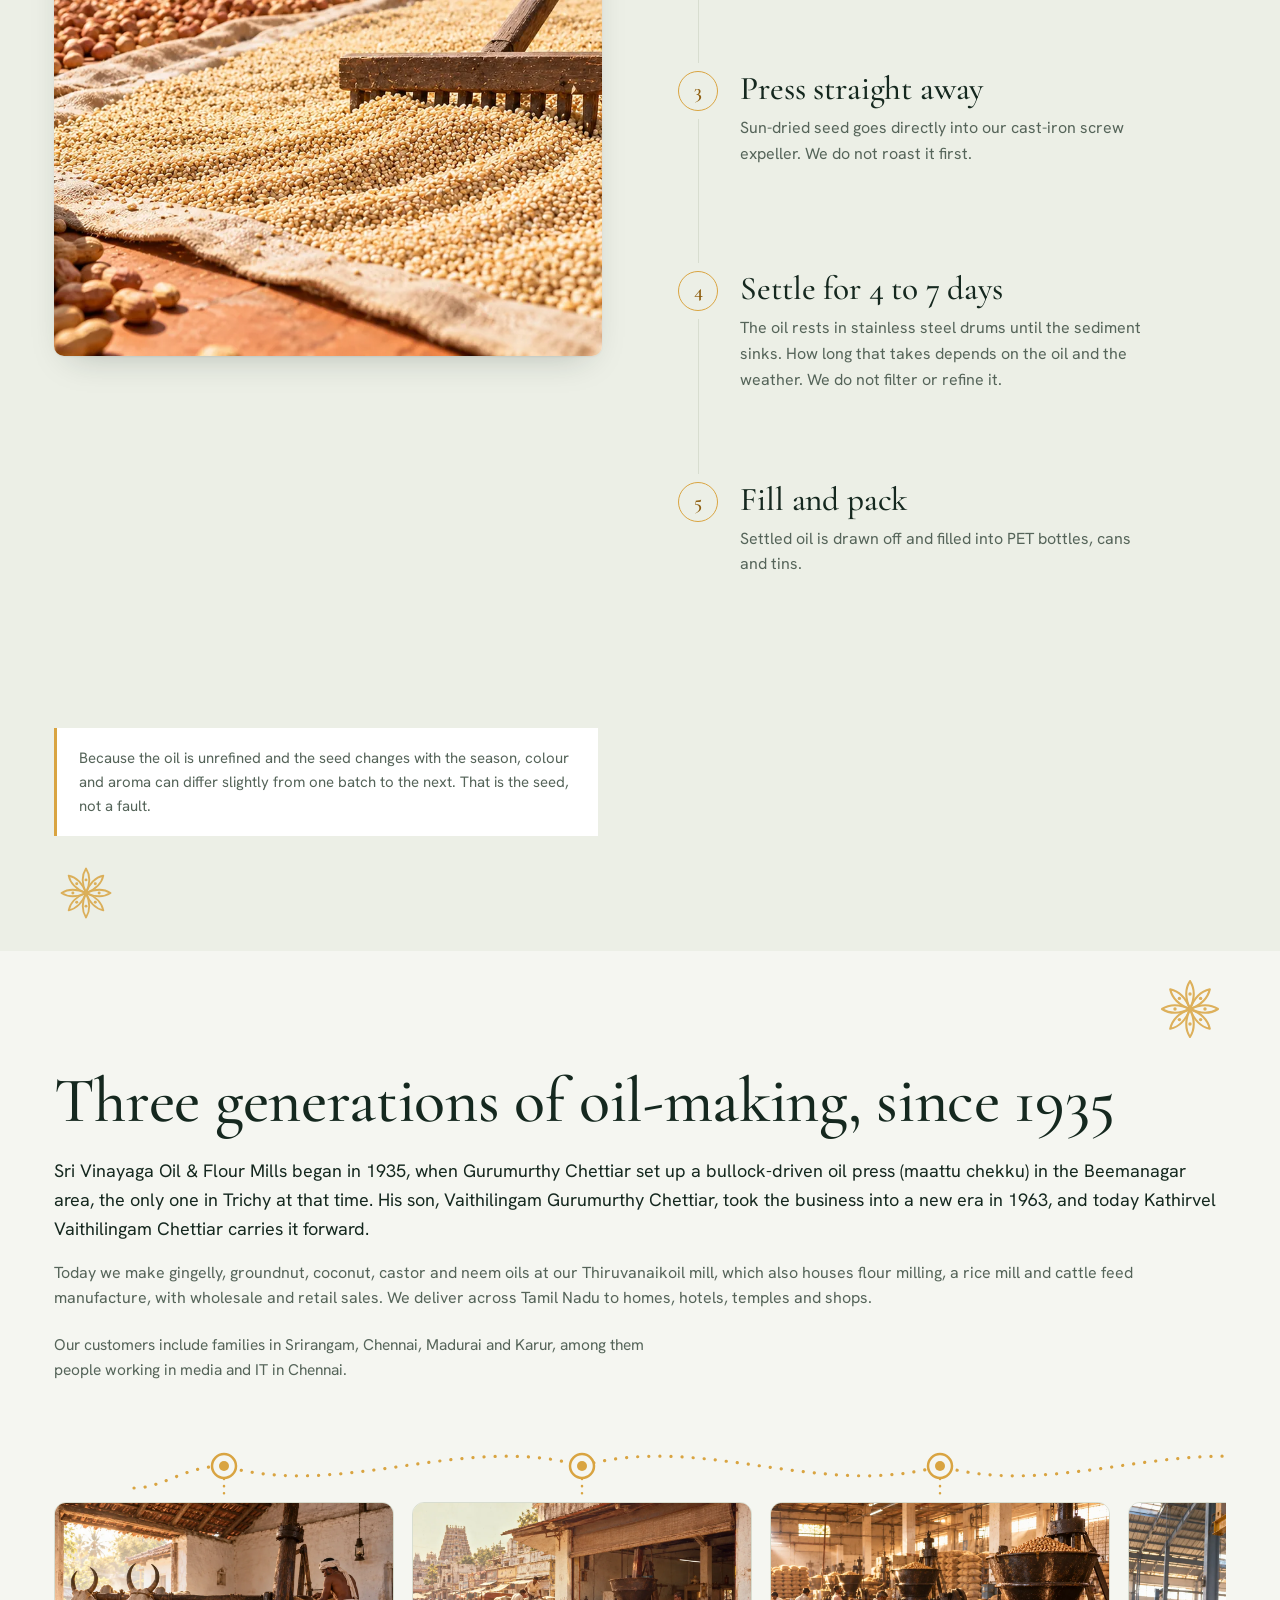
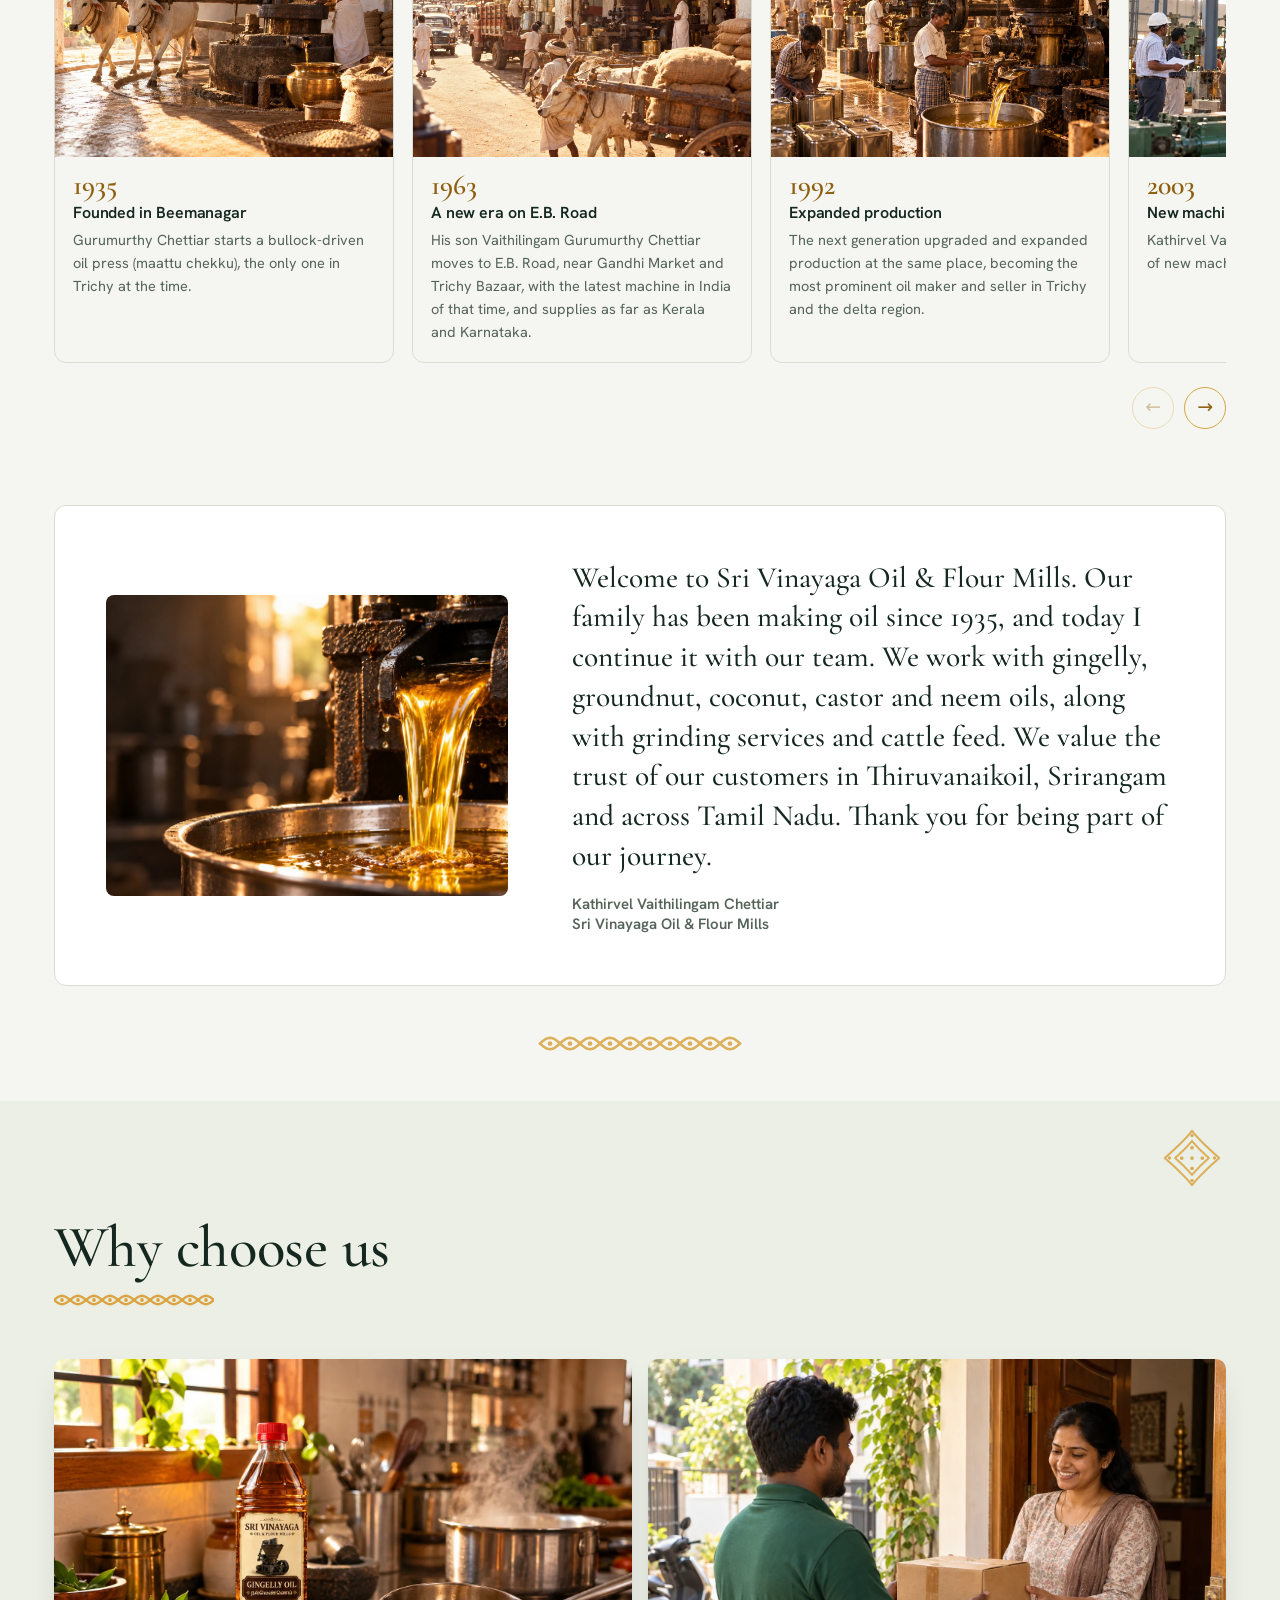
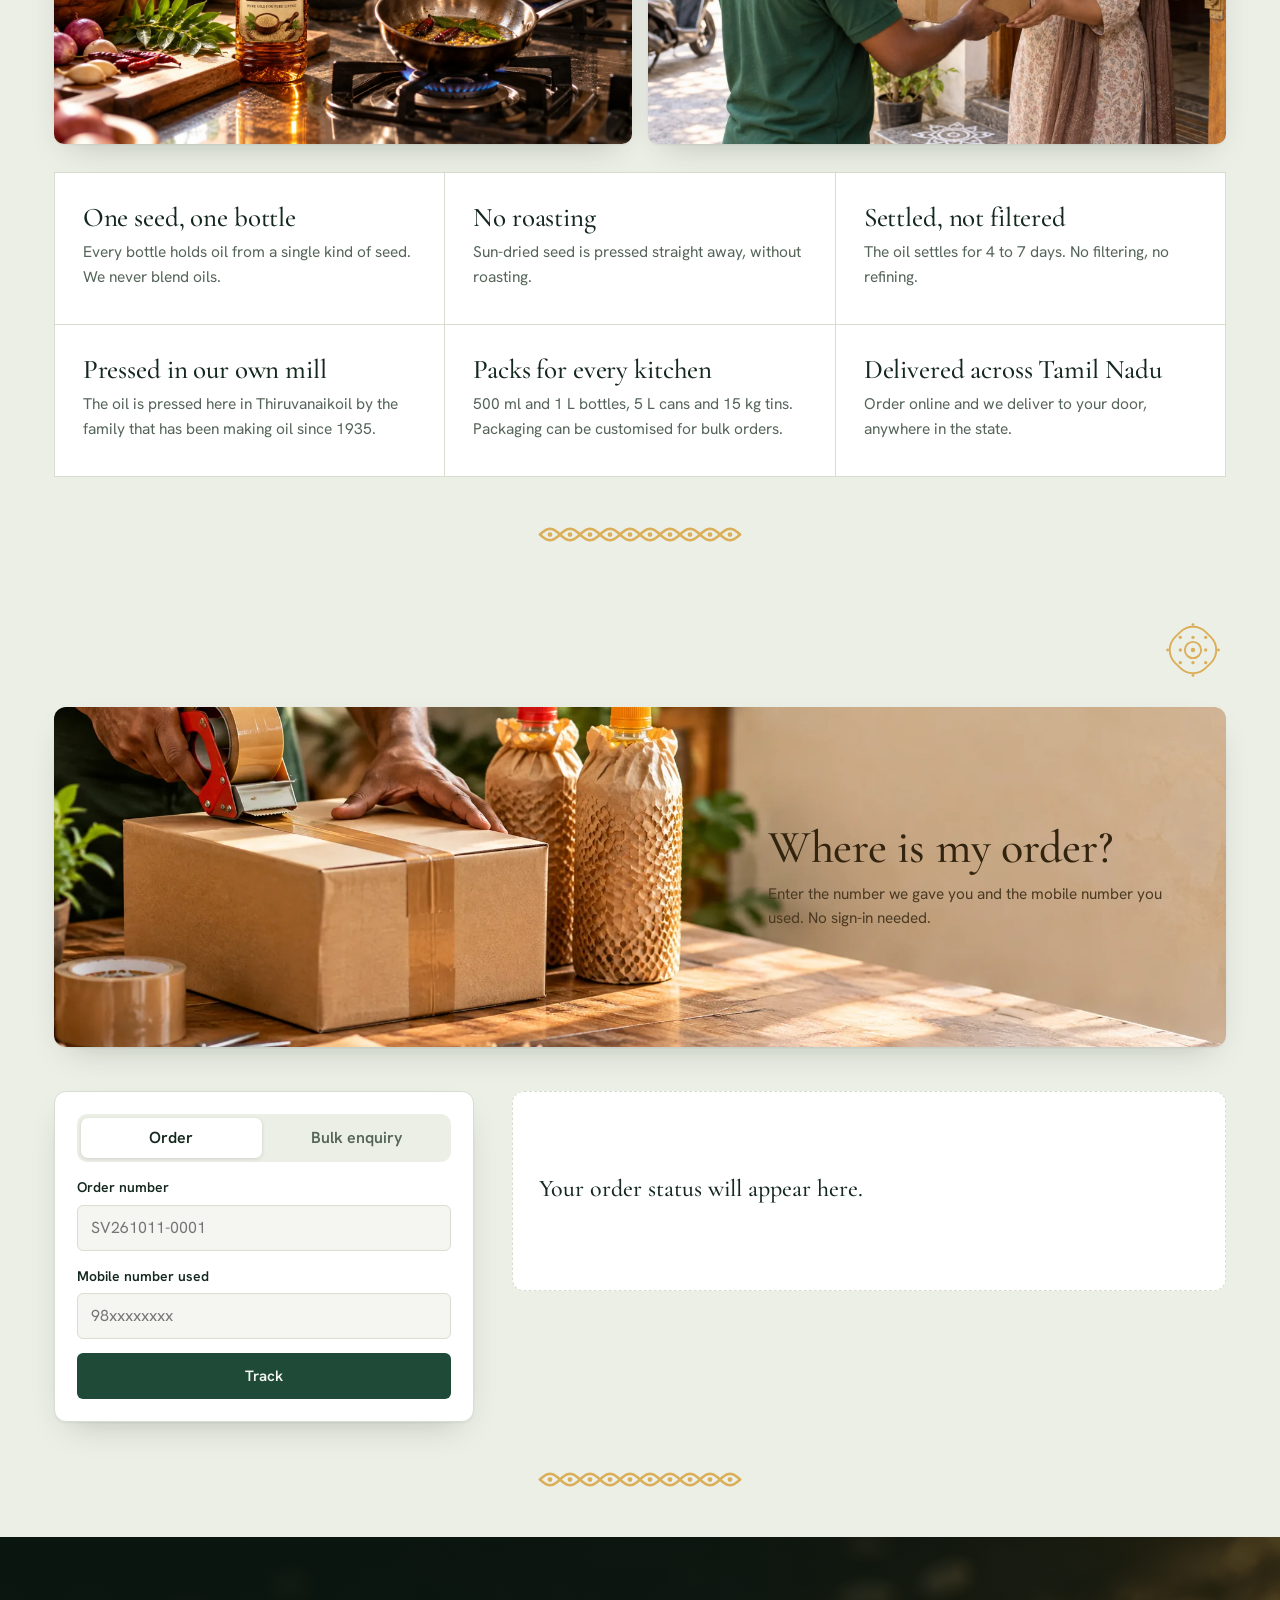
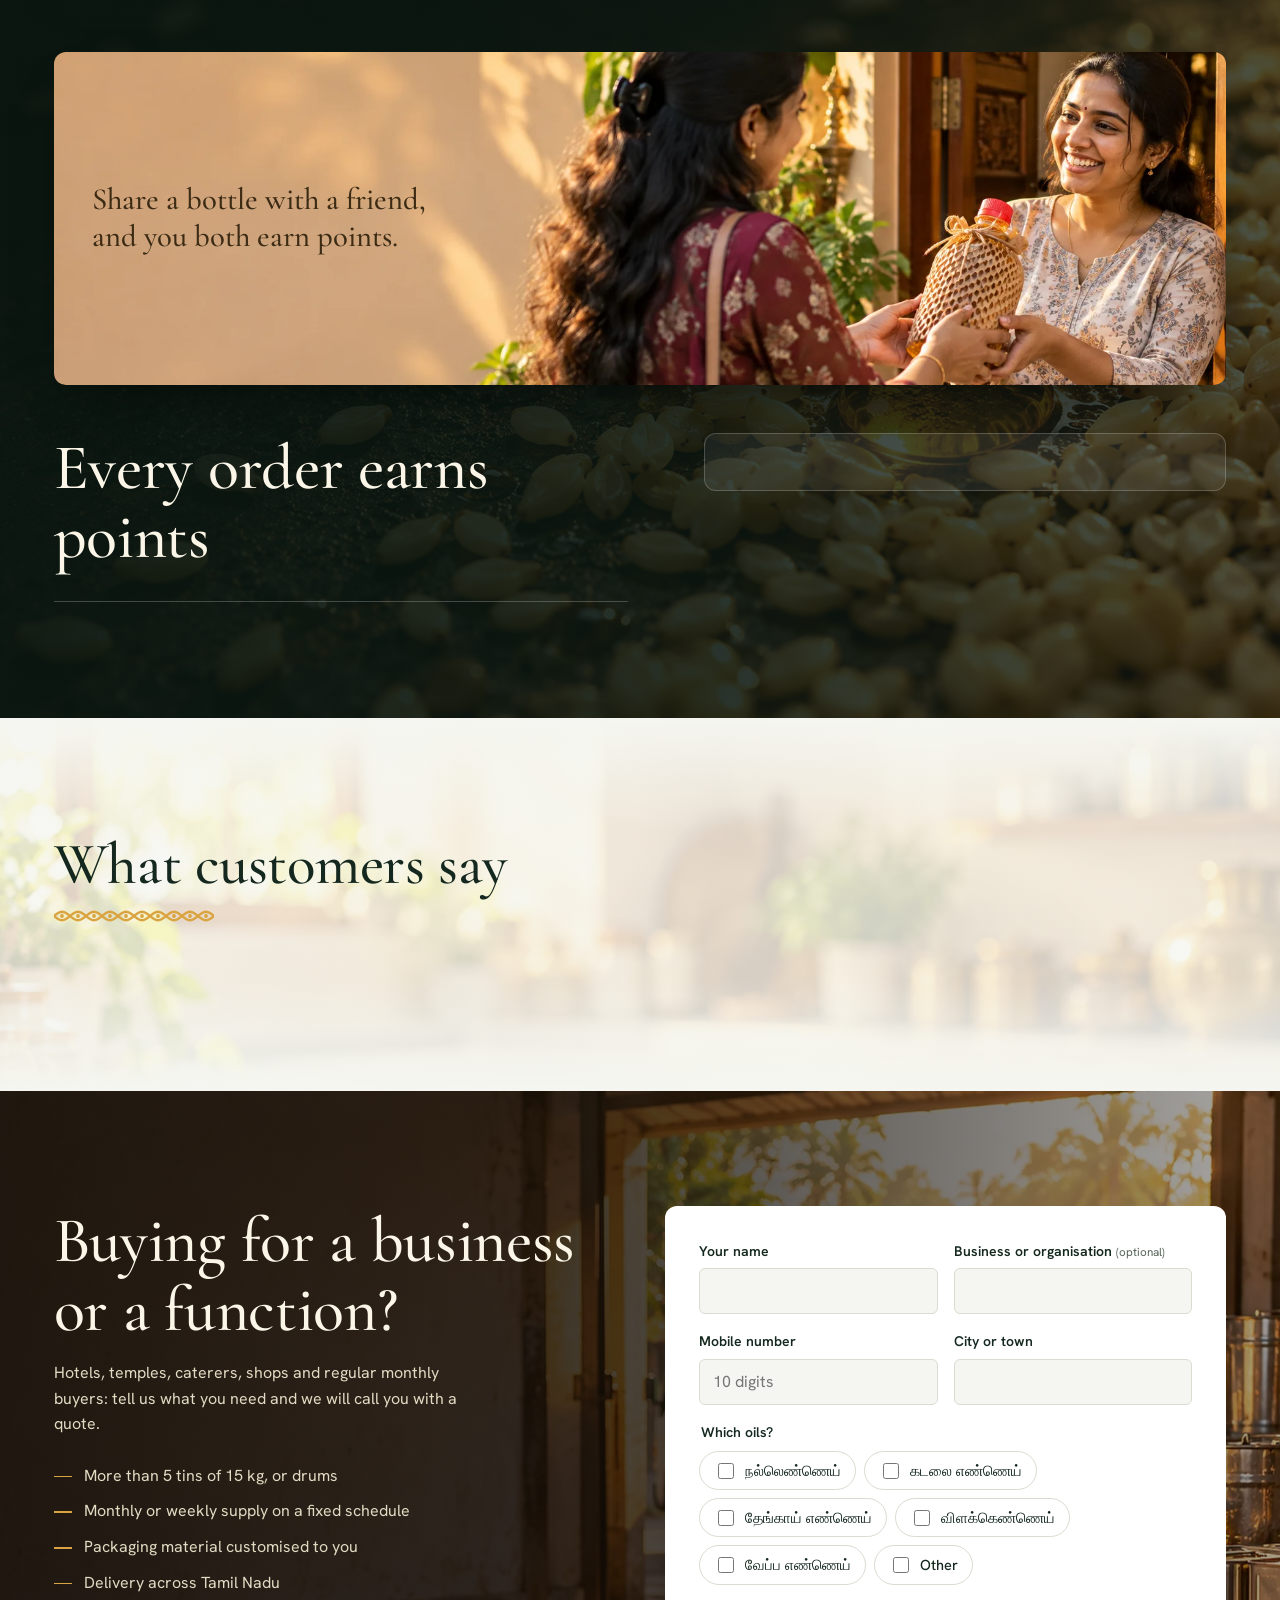
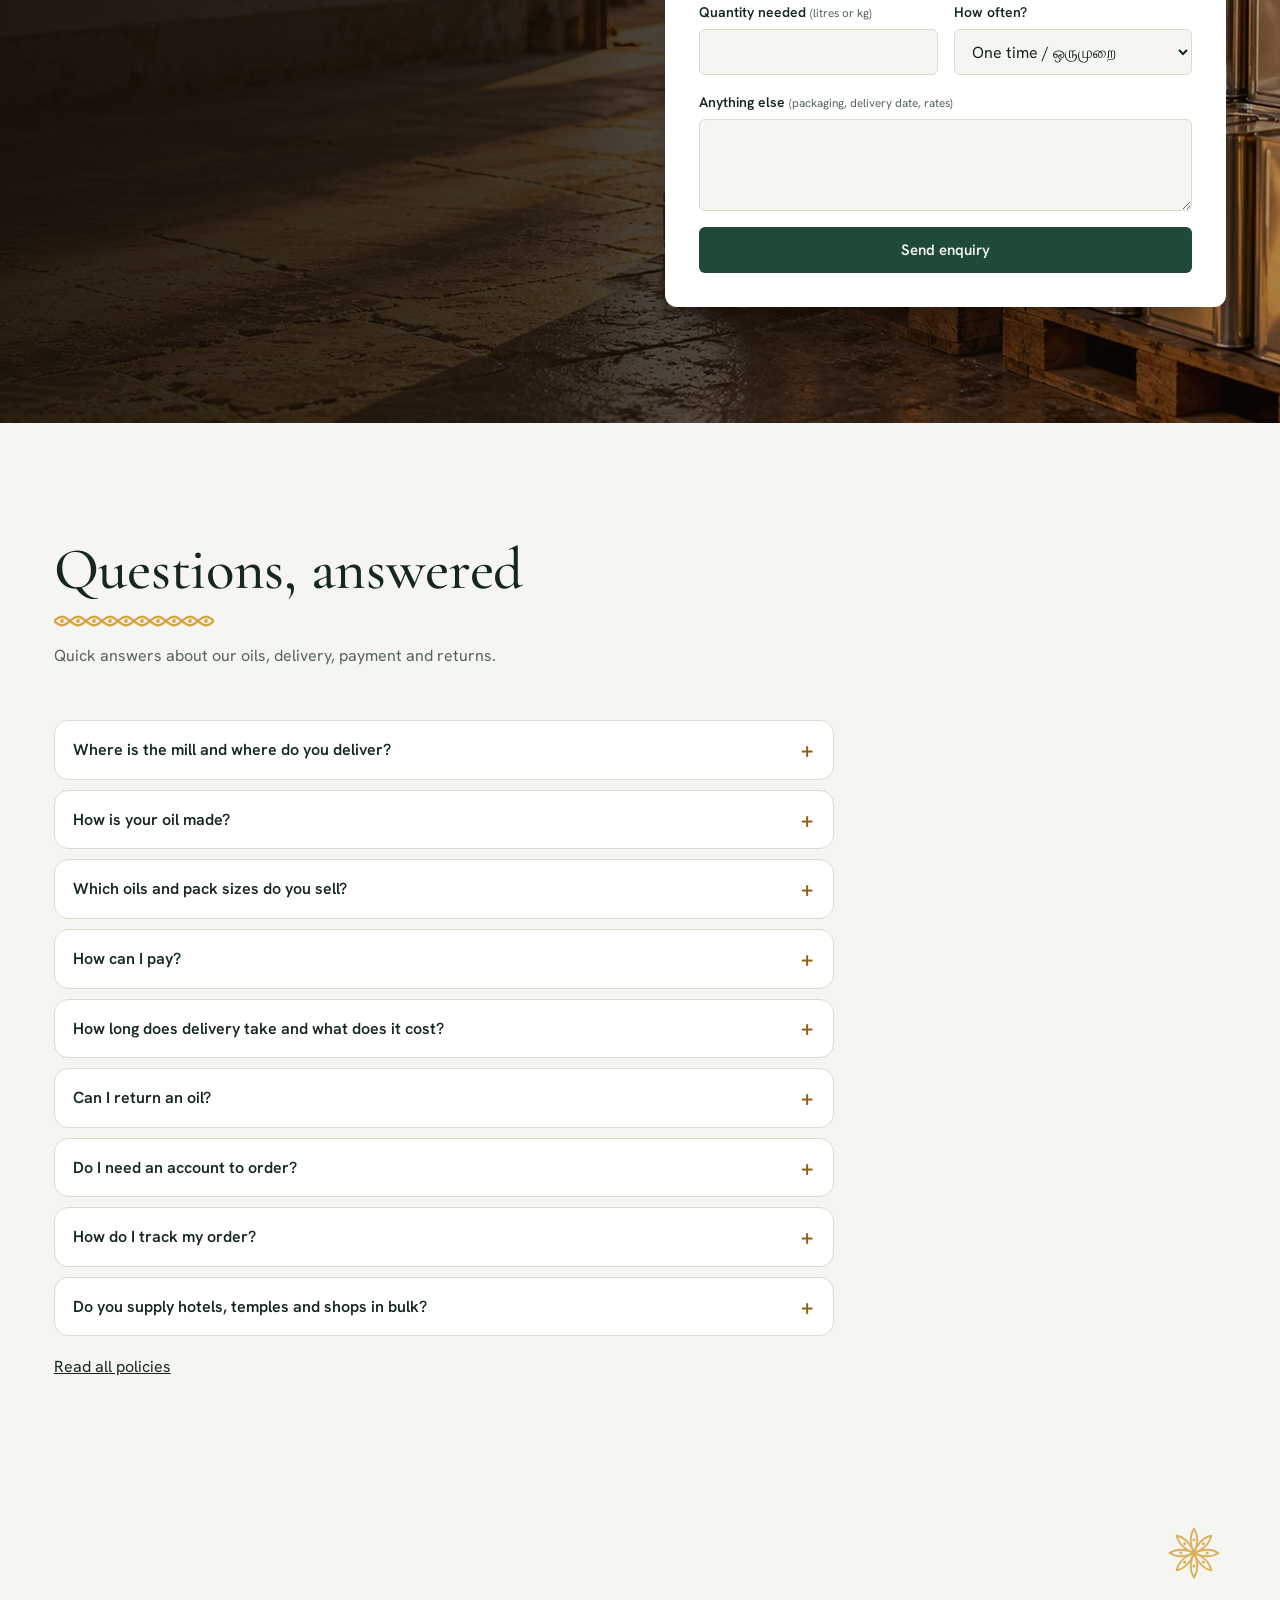
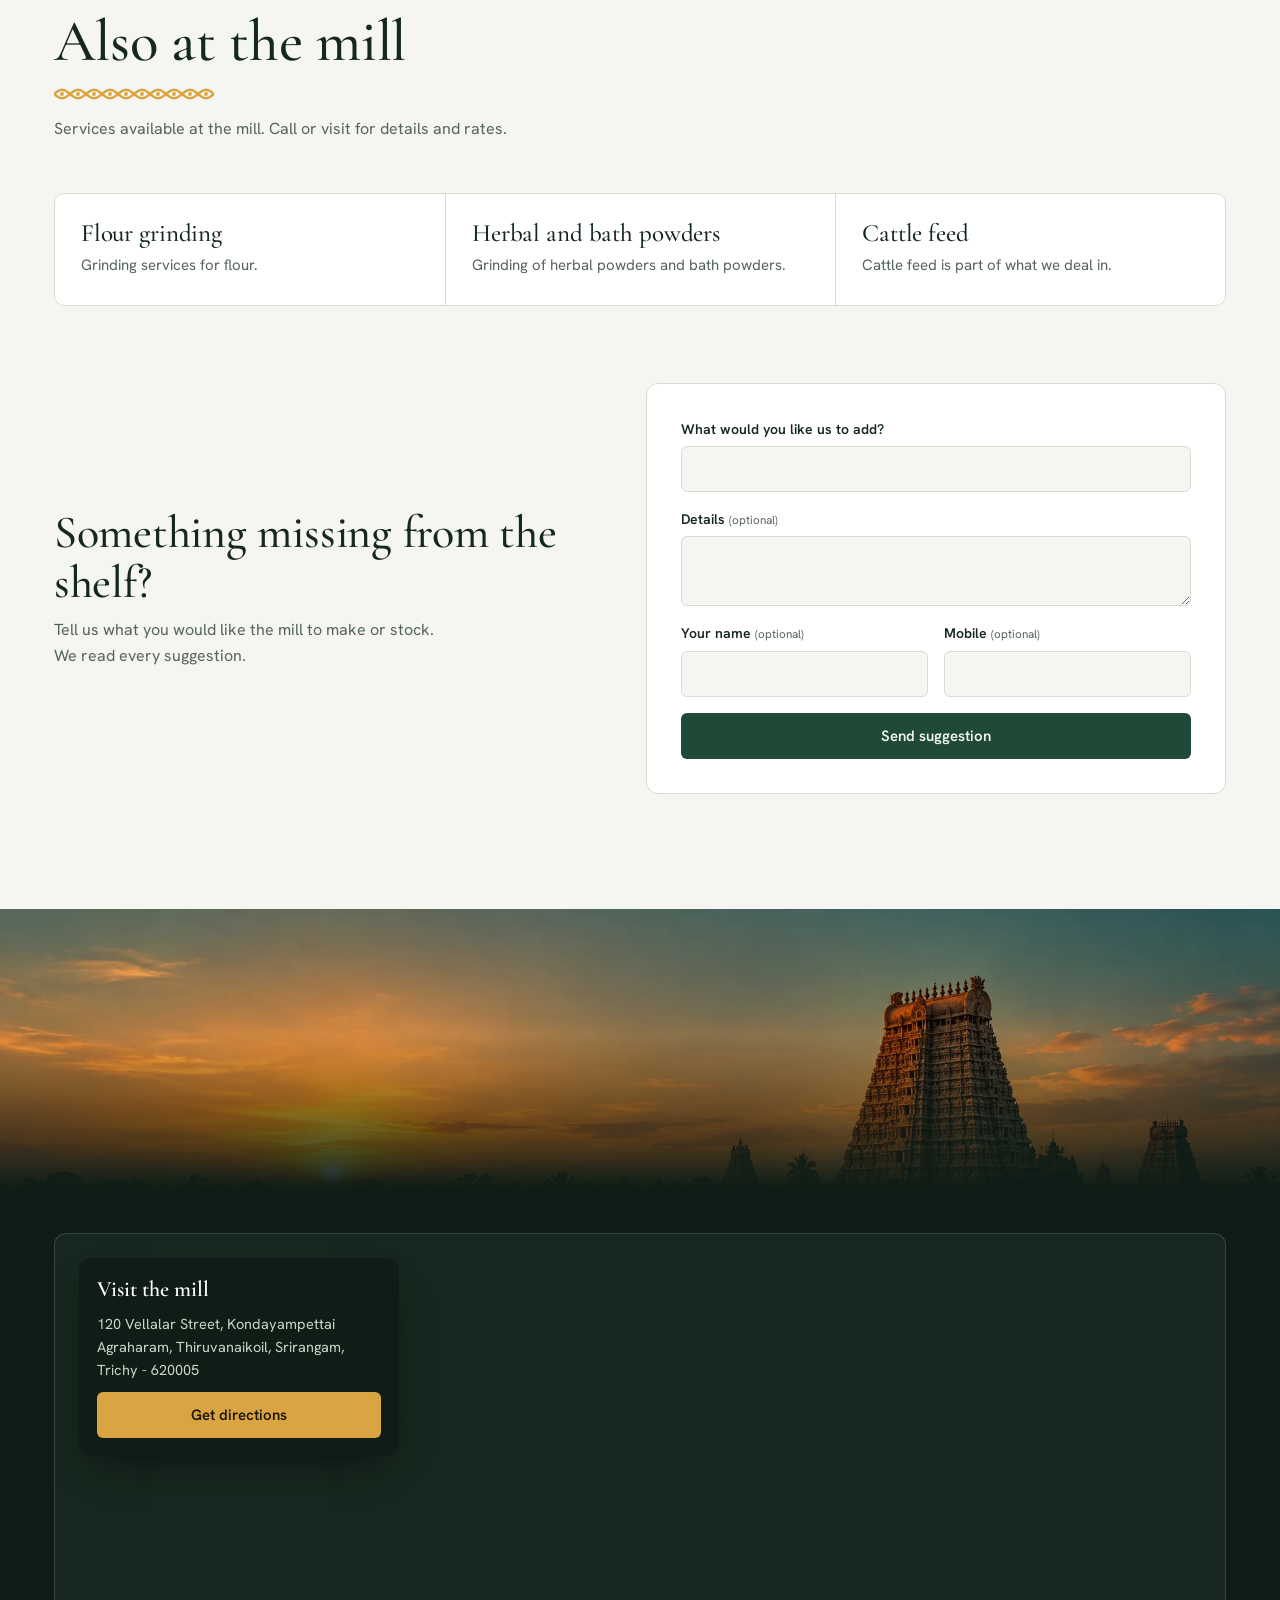
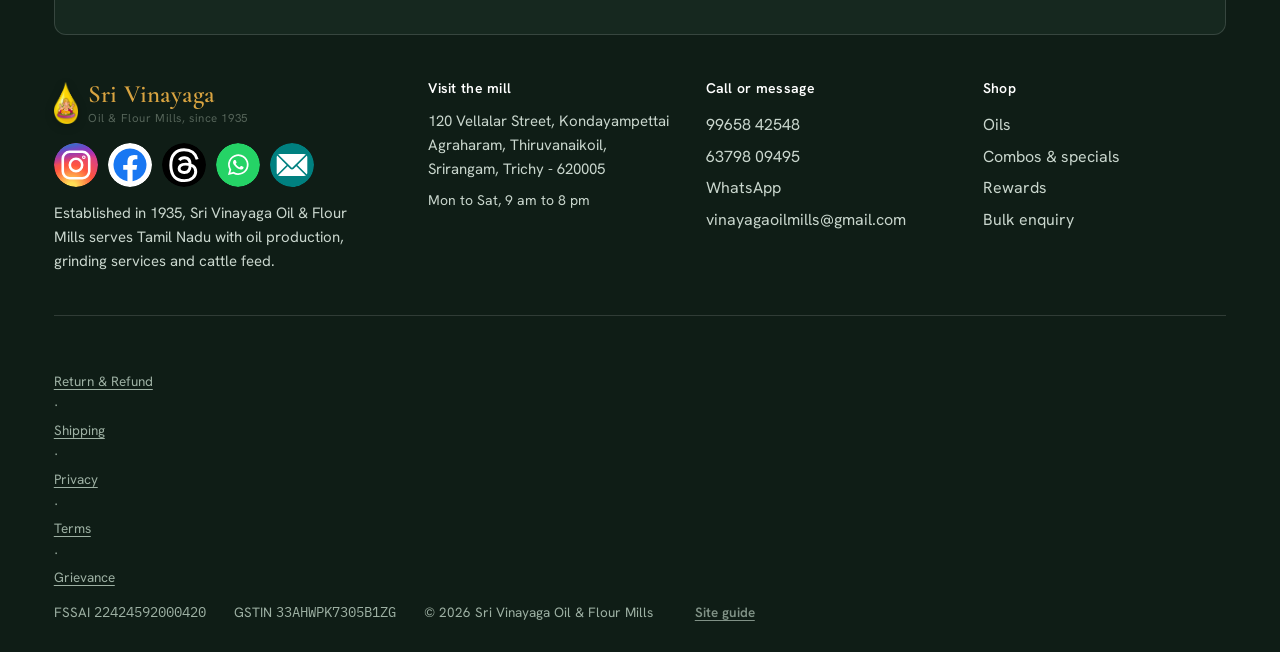
==== commit 7ca6cfe5: "Add files via upload" ====
--- a/index.html
+++ b/index.html
@@ -3,11 +3,11 @@
 <head>
 <meta charset="utf-8">
 <meta name="viewport" content="width=device-width,initial-scale=1">
-<title>Sri Vinayaga Oil &amp; Flour Mills, Trichy | Gingelly &amp; Groundnut Oil</title>
-<meta name="description" content="Family oil mill in Thiruvanaikoil, Srirangam, Trichy since 1935. Gingelly, groundnut, coconut, castor and neem oils, iron cast screw expeller. Delivered across Tamil Nadu.">
+<title>Sri Vinayaga Oil Mills, Trichy | Gingelly &amp; Groundnut Oil</title>
+<meta name="description" content="Family oil mill in Thiruvanaikoil, Trichy since 1935. Gingelly, groundnut, coconut, castor, neem and lamp oils. Delivered across Tamil Nadu.">
 <meta name="theme-color" content="#1F4A38"><link rel="manifest" href="manifest.webmanifest">
 <meta property="og:type" content="website"><meta property="og:site_name" content="Sri Vinayaga Oil &amp; Flour Mills"><meta property="og:locale" content="en_IN"><meta property="og:locale:alternate" content="ta_IN">
-<meta property="og:title" content="Sri Vinayaga Oil &amp; Flour Mills | Oils from our own mill, Trichy"><meta property="og:description" content="Family oil mill in Thiruvanaikoil, Srirangam, Trichy since 1935. Gingelly, groundnut, coconut, castor and neem oils. Delivered across Tamil Nadu."><meta name="twitter:card" content="summary_large_image">
+<meta property="og:title" content="Sri Vinayaga Oil &amp; Flour Mills | Oils from our own mill, Trichy"><meta property="og:description" content="Family oil mill in Thiruvanaikoil, Srirangam, Trichy since 1935. Gingelly, groundnut, coconut, castor, neem and lamp oils. Delivered across Tamil Nadu."><meta name="twitter:card" content="summary_large_image">
 <!--faqld:start--><script type="application/ld+json">{"@context": "https://schema.org", "@type": "FAQPage", "mainEntity": [{"@type": "Question", "name": "Where is the mill and where do you deliver?", "acceptedAnswer": {"@type": "Answer", "text": "Our family mill is at 120 Vellalar Street, Kondayampettai Agraharam, Thiruvanaikoil, Srirangam, Trichy, and has been running since 1935. We deliver across Tamil Nadu."}}, {"@type": "Question", "name": "How is your oil made?", "acceptedAnswer": {"@type": "Answer", "text": "We dry the seed in the sun and press it in our own iron cast screw expeller at the mill. The oil is settled and never filtered, and each bottle holds one seed type only."}}, {"@type": "Question", "name": "Which oils and pack sizes do you sell?", "acceptedAnswer": {"@type": "Answer", "text": "Gingelly (sesame), groundnut and coconut oils for cooking, and castor and neem oils for traditional household, external and lamp use. Cooking oils come in 500 ml, 1 litre, 5 litre cans and 15 kg tins; neem oil comes in a 100 ml bottle."}}, {"@type": "Question", "name": "How can I pay?", "acceptedAnswer": {"@type": "Answer", "text": "You can pay online by UPI (a QR code appears after you place the order) or pay on delivery."}}, {"@type": "Question", "name": "How long does delivery take and what does it cost?", "acceptedAnswer": {"@type": "Answer", "text": "Delivery takes 2 to 5 working days after dispatch. The delivery fee and the order value above which delivery is free are shown in your cart before you pay."}}, {"@type": "Question", "name": "Can I return an oil?", "acceptedAnswer": {"@type": "Answer", "text": "Food products are not returnable. If there is a genuine quality problem, tell us within 2 days of delivery with an unboxing video and we will decide within 3 working days. Approved refunds are paid in 5 to 7 working days. Read the full return and refund policy on our policies page."}}, {"@type": "Question", "name": "Do I need an account to order?", "acceptedAnswer": {"@type": "Answer", "text": "No. You can order as a guest with your name, mobile number and address. With an account you can see past orders, buy again and earn reward points."}}, {"@type": "Question", "name": "How do I track my order?", "acceptedAnswer": {"@type": "Answer", "text": "Use the Track your order section on this page with your order number and mobile number. No sign-in is needed."}}, {"@type": "Question", "name": "Do you supply hotels, temples and shops in bulk?", "acceptedAnswer": {"@type": "Answer", "text": "Yes. Send a bulk enquiry from the bulk supply section of this page with the oils and quantity you need, and the mill will call you back."}}]}</script><!--faqld:end-->
 <!--seo:start-->
 <link rel="canonical" href="https://srivinayagaoilmills.github.io/">
@@ -18,14 +18,14 @@
 <link rel="preload" href="fonts/hanken-grotesk-latin-400-normal.woff2" as="font" type="font/woff2" crossorigin>
 <link rel="preload" as="image" href="assets/hero-1.webp" fetchpriority="high">
 <script>try{var l=localStorage.getItem("sv_lang");if(l)document.documentElement.lang=l;else if((navigator.language||"").toLowerCase().indexOf("ta")==0)document.documentElement.lang="ta"}catch(e){}</script>
-<link rel="stylesheet" href="css/style.css?v=20261012c">
+<link rel="stylesheet" href="css/style.css?v=20261013d">
 <script type="application/ld+json">{"@context":"https://schema.org","@type":"LocalBusiness","name":"Sri Vinayaga Oil & Flour Mills","foundingDate":"1935","telephone":["+919965842548","+916379809495"],"email":"vinayagaoilmills@gmail.com","address":{"@type":"PostalAddress","streetAddress":"120 Vellalar Street, Kondayampettai Agraharam, Thiruvanaikoil, Srirangam","addressLocality":"Tiruchirappalli","addressRegion":"Tamil Nadu","postalCode":"620005","addressCountry":"IN"},"openingHours":"Mo-Sa 09:00-20:00"}</script>
 </head>
 <body>
 <div class="intro" id="intro" role="status" aria-live="polite">
   <span class="intro-tw tw1"></span><span class="intro-tw tw2"></span><span class="intro-tw tw3"></span><span class="intro-tw tw4"></span>
   <div class="intro-in">
-    <img class="intro-logo" src="assets/logo-drop.webp" alt="" width="84" height="134">
+    <img class="intro-logo" src="assets/logo-drop.webp" alt="Sri Vinayaga Oil &amp; Flour Mills logo" width="84" height="134">
     <p class="intro-hi"><span class="en">Welcome to</span><span class="ta">வணக்கம், வரவேற்கிறோம்</span></p>
     <p class="intro-name"><span class="en">Sri Vinayaga<br>Oil &amp; Flour Mills</span><span class="ta">ஸ்ரீ விநாயகா<br>ஆயில் &amp; ஃப்ளோர் மில்ஸ்</span></p>
     <p class="intro-sub"><span class="en">Since 1935 · Thiruvanaikoil, Srirangam, Trichy</span><span class="ta">1935 முதல் · திருவானைக்கோயில், ஸ்ரீரங்கம், திருச்சி</span></p>
@@ -57,7 +57,7 @@
 <header class="nav">
   <div class="wrap">
     <a class="logo" href="#top" aria-label="Sri Vinayaga Oil and Flour Mills, home">
-      <img class="mark" src="assets/logo-drop.webp" alt="" width="26" height="42"><b>Sri Vinayaga</b>
+      <img class="mark" src="assets/logo-drop.webp" alt="Sri Vinayaga logo" width="26" height="42"><b>Sri Vinayaga</b>
       <span><span class="en">Oil &amp; Flour Mills, since 1935</span><span class="ta">ஆயில் &amp; ஃப்ளோர் மில்ஸ், 1935 முதல்</span></span>
     </a>
     <nav class="links" id="links" aria-label="Main">
@@ -113,7 +113,7 @@
   <div class="wrap">
     <div class="sec-head">
       <h2><span class="en">Our oils</span><span class="ta">எங்கள் எண்ணெய்கள்</span></h2>
-      <p><span class="en">Five oils, each pressed on its own. Pick a pack size and add it to your cart.</span><span class="ta">ஐந்து எண்ணெய்கள், ஒவ்வொன்றும் தனியாகப் பிழியப்படுகிறது. அளவைத் தேர்ந்தெடுத்து கார்ட்டில் சேர்க்கவும்.</span></p>
+      <p><span class="en">Six oils, each made on its own. Pick a pack size and add it to your cart.</span><span class="ta">ஆறு எண்ணெய்கள், ஒவ்வொன்றும் தனியாகப் பிழியப்படுகிறது. அளவைத் தேர்ந்தெடுத்து கார்ட்டில் சேர்க்கவும்.</span></p>
     </div>
     <div id="loadFail"></div>
     <div class="shelf" id="shelf"><div class="sk"></div><div class="sk"></div><div class="sk"></div></div>
@@ -157,11 +157,11 @@
     </div>
     <div class="proc">
       <div class="stage" id="stage" aria-hidden="true">
-        <img class="on" src="assets/process-0-seed.webp" alt="" data-for="0">
-        <img src="assets/process-1-sundry.webp" alt="" data-for="1" loading="lazy">
-        <img src="assets/process-2-press.webp" alt="" data-for="2" loading="lazy">
-        <img src="assets/process-3-settle.webp" alt="" data-for="3" loading="lazy">
-        <img src="assets/process-4-bottle.webp" alt="" data-for="4" loading="lazy">
+        <img class="on" src="assets/process-0-seed.webp" alt="Hands sorting sesame seed in a basket before pressing" data-for="0">
+        <img src="assets/process-1-sundry.webp" alt="Seed being raked and dried in the sun" data-for="1" loading="lazy">
+        <img src="assets/process-2-press.webp" alt="Seed poured into the iron screw expeller" data-for="2" loading="lazy">
+        <img src="assets/process-3-settle.webp" alt="Freshly pressed oil settling in steel vessels" data-for="3" loading="lazy">
+        <img src="assets/process-4-bottle.webp" alt="Oil being filled into bottles and lined up for packing" data-for="4" loading="lazy">
       </div>
       <ol class="steps" id="steps">
         <li class="step on" data-i="0"><h3><span class="en">Choose the seed</span><span class="ta">விதையைத் தேர்ந்தெடுத்தல்</span></h3><p><span class="en">We take in one kind of seed at a time. Each oil is pressed on its own and is never blended with another.</span><span class="ta">ஒரு நேரத்தில் ஒரே வகை விதையை மட்டுமே எடுத்துக்கொள்கிறோம். ஒவ்வொரு எண்ணெயும் தனியாகப் பிழியப்படும்; வேறு எண்ணெயுடன் கலப்பதில்லை.</span></p><div class="simg"><img src="assets/process-0-seed.webp" alt="Hands sorting raw seed by hand on a bamboo tray" loading="lazy"></div></li>
@@ -239,7 +239,7 @@
 
 <!-- rewards -->
 <section class="sec rewards" id="rewards">
-  <img src="assets/texture.webp" alt="" loading="lazy">
+  <img src="assets/texture.webp" alt="Sesame seeds with a drop of fresh oil" loading="lazy">
   <div class="wrap"><figure class="rw-fig"><img class="rw-banner" src="assets/banner-rewards.webp" alt="Two friends sharing a bottle of oil at a doorstep" loading="lazy"><figcaption><span class="en">Share a bottle with a friend, and you both earn points.</span><span class="ta">நண்பருடன் ஒரு பாட்டிலைப் பகிருங்கள்; இருவருக்கும் புள்ளிகள்.</span></figcaption></figure></div>
   <div class="wrap rw">
     <div>
@@ -253,7 +253,7 @@
 
 <!-- reviews -->
 <section class="sec revsec" id="reviews">
-  <img class="revbg" src="assets/bg-reviews.webp" alt="" loading="lazy">
+  <img class="revbg" src="assets/bg-reviews.webp" alt="A sunlit home kitchen shelf" loading="lazy">
   <div class="wrap">
     <div class="sec-head"><h2><span class="en">What customers say</span><span class="ta">வாடிக்கையாளர் கருத்துகள்</span></h2></div>
     <div class="revs" id="revList"></div>
@@ -262,7 +262,7 @@
 
 <!-- bulk -->
 <section class="sec bulk" id="bulk">
-  <img src="assets/bulk.webp" alt="" loading="lazy">
+  <img src="assets/bulk.webp" alt="Steel oil tins stacked on pallets for bulk supply, with a delivery truck outside the mill" loading="lazy">
   <div class="wrap bk">
     <div>
       <h2><span class="en">Buying for a business or a function?</span><span class="ta">வணிகத்துக்கோ விழாவுக்கோ வாங்குகிறீர்களா?</span></h2>
@@ -337,7 +337,7 @@
 </main>
 
 <footer>
-  <div class="ft-band" aria-hidden="true"><img src="assets/footer-temple.webp" alt="" loading="lazy"></div>
+  <div class="ft-band" aria-hidden="true"><img src="assets/footer-temple.webp" alt="Srirangam temple gopuram at sunset" loading="lazy"></div>
   <div class="wrap">
     <div class="ft-map" id="ftMap">
       <div class="ft-map-view"><iframe id="mapFrame" title="Map of Sri Vinayaga Oil and Flour Mills" loading="lazy" referrerpolicy="no-referrer-when-downgrade" src="about:blank"></iframe></div>
@@ -345,7 +345,7 @@
     </div>
     <div class="ft">
       <div>
-        <a class="logo" href="#top"><img class="mark" src="assets/logo-drop.webp" alt="" width="26" height="42"><b>Sri Vinayaga</b><span style="color:#9db0a3"><span class="en">Oil &amp; Flour Mills, since 1935</span><span class="ta">ஆயில் &amp; ஃப்ளோர் மில்ஸ், 1935 முதல்</span></span></a>
+        <a class="logo" href="#top"><img class="mark" src="assets/logo-drop.webp" alt="Sri Vinayaga logo" width="26" height="42"><b>Sri Vinayaga</b><span style="color:#9db0a3"><span class="en">Oil &amp; Flour Mills, since 1935</span><span class="ta">ஆயில் &amp; ஃப்ளோர் மில்ஸ், 1935 முதல்</span></span></a>
         <div class="social" id="social"></div>
         <p class="about"><span class="en">Established in 1935, Sri Vinayaga Oil &amp; Flour Mills serves Tamil Nadu with oil production, grinding services and cattle feed.</span><span class="ta">1935-ஆம் ஆண்டு தொடங்கப்பட்ட ஸ்ரீ விநாயகா ஆயில் &amp; ஃப்ளோர் மில்ஸ் எண்ணெய் தயாரிப்பு, அரைக்கும் சேவைகள் மற்றும் கால்நடைத் தீவனத்தை வழங்குகிறது.</span></p>
       </div>
@@ -379,7 +379,7 @@
   </div>
 </footer>
 
-<a class="wa" href="https://wa.me/919965842548" data-wa="1" target="_blank" rel="noopener" aria-label="Chat on WhatsApp"><img src="assets/wa-logo.svg" alt="" width="56" height="56"></a>
+<a class="wa" href="https://wa.me/919965842548" data-wa="1" target="_blank" rel="noopener" aria-label="Chat on WhatsApp"><img src="assets/wa-logo.svg" alt="WhatsApp" width="56" height="56"></a>
 
 <div class="scrim" id="scrim"></div>
 <button type="button" class="stick" id="stick" hidden aria-label="Open cart"><span class="st-l"><b class="st-n"></b><span class="st-t"></span></span><span class="st-b"><span class="en">View cart</span><span class="ta">கார்ட்டைப் பார்</span></span></button>
@@ -388,9 +388,9 @@
 <div class="toast" id="toast" role="status" aria-live="polite"></div>
 
 <script src="js/vendor/supabase.min.js"></script>
-<script src="js/config.js?v=20261012c"></script>
-<script src="js/app.js?v=20261012c"></script>
-<script src="js/doodles.js?v=20261012c" defer></script>
-<script src="js/intro.js?v=20261012c" defer></script>
+<script src="js/config.js?v=20261013d"></script>
+<script src="js/app.js?v=20261013d"></script>
+<script src="js/doodles.js?v=20261013d" defer></script>
+<script src="js/intro.js?v=20261013d" defer></script>
 </body>
 </html>
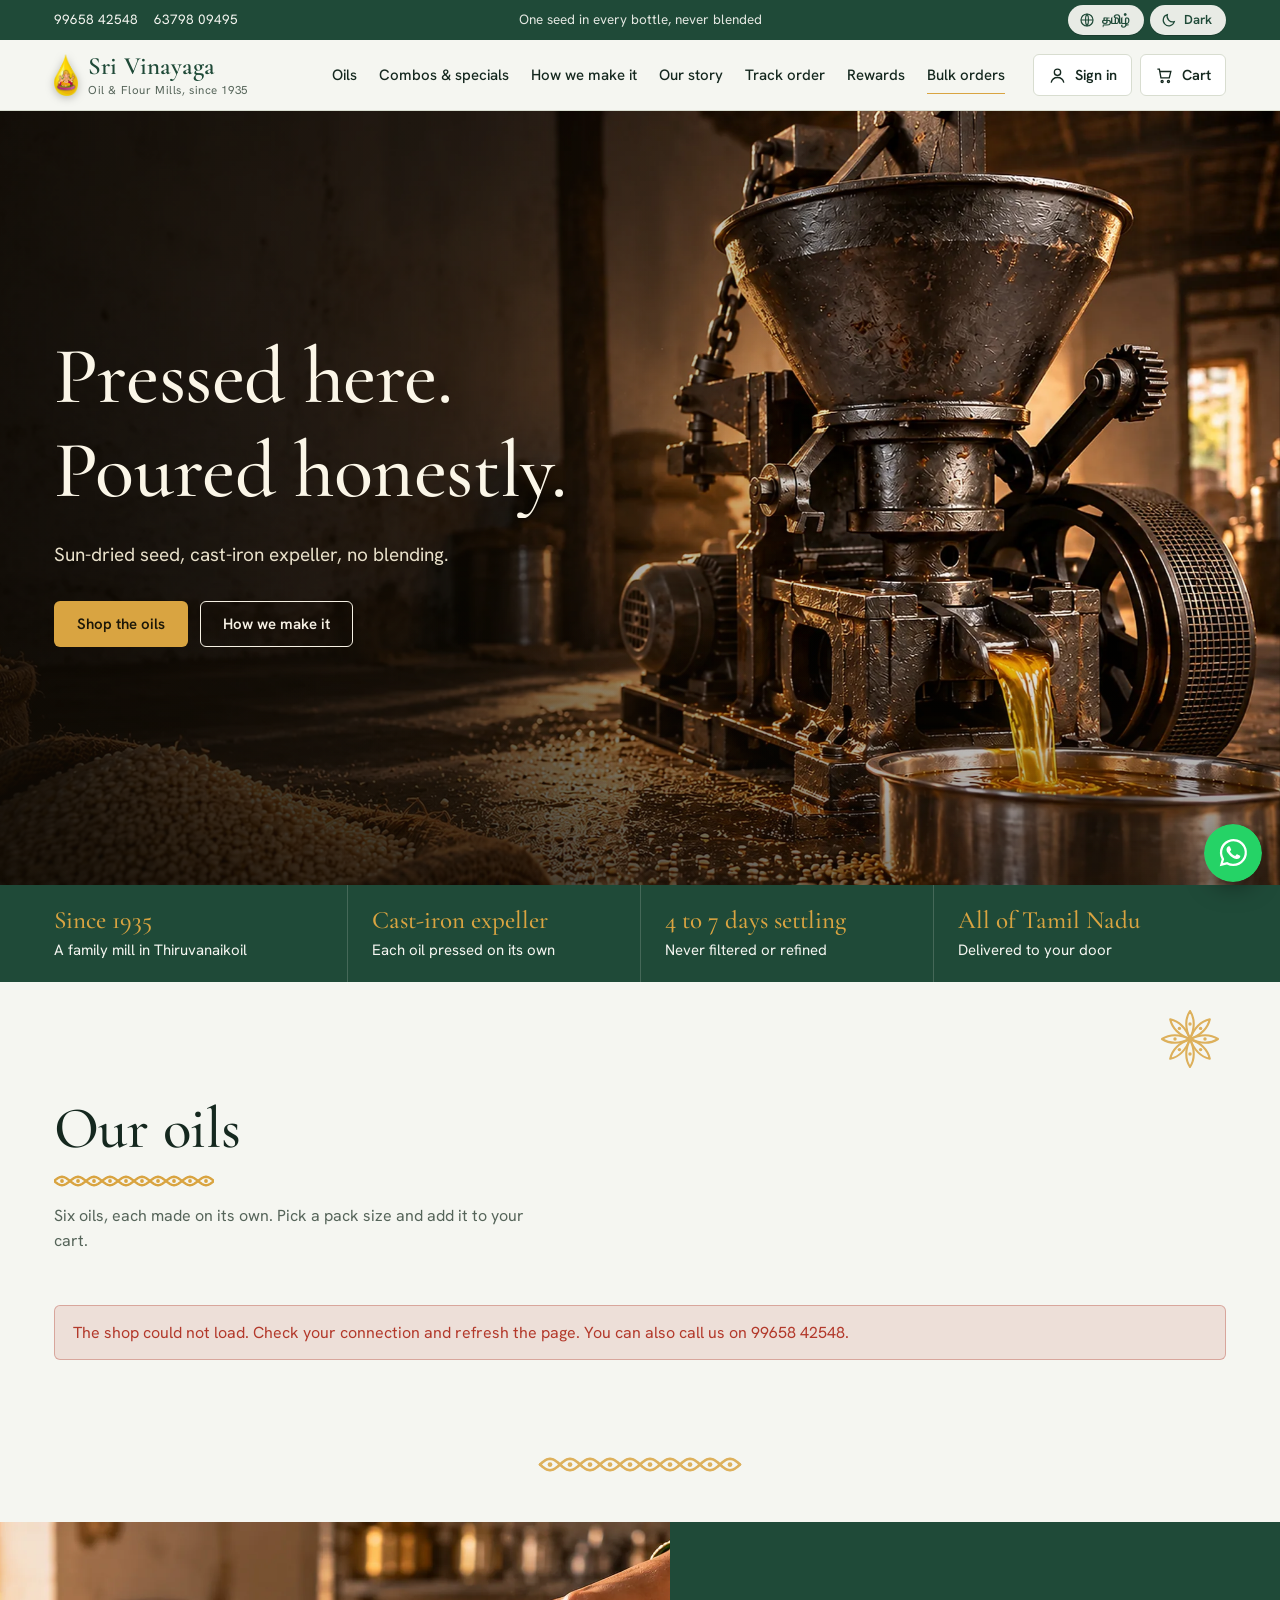
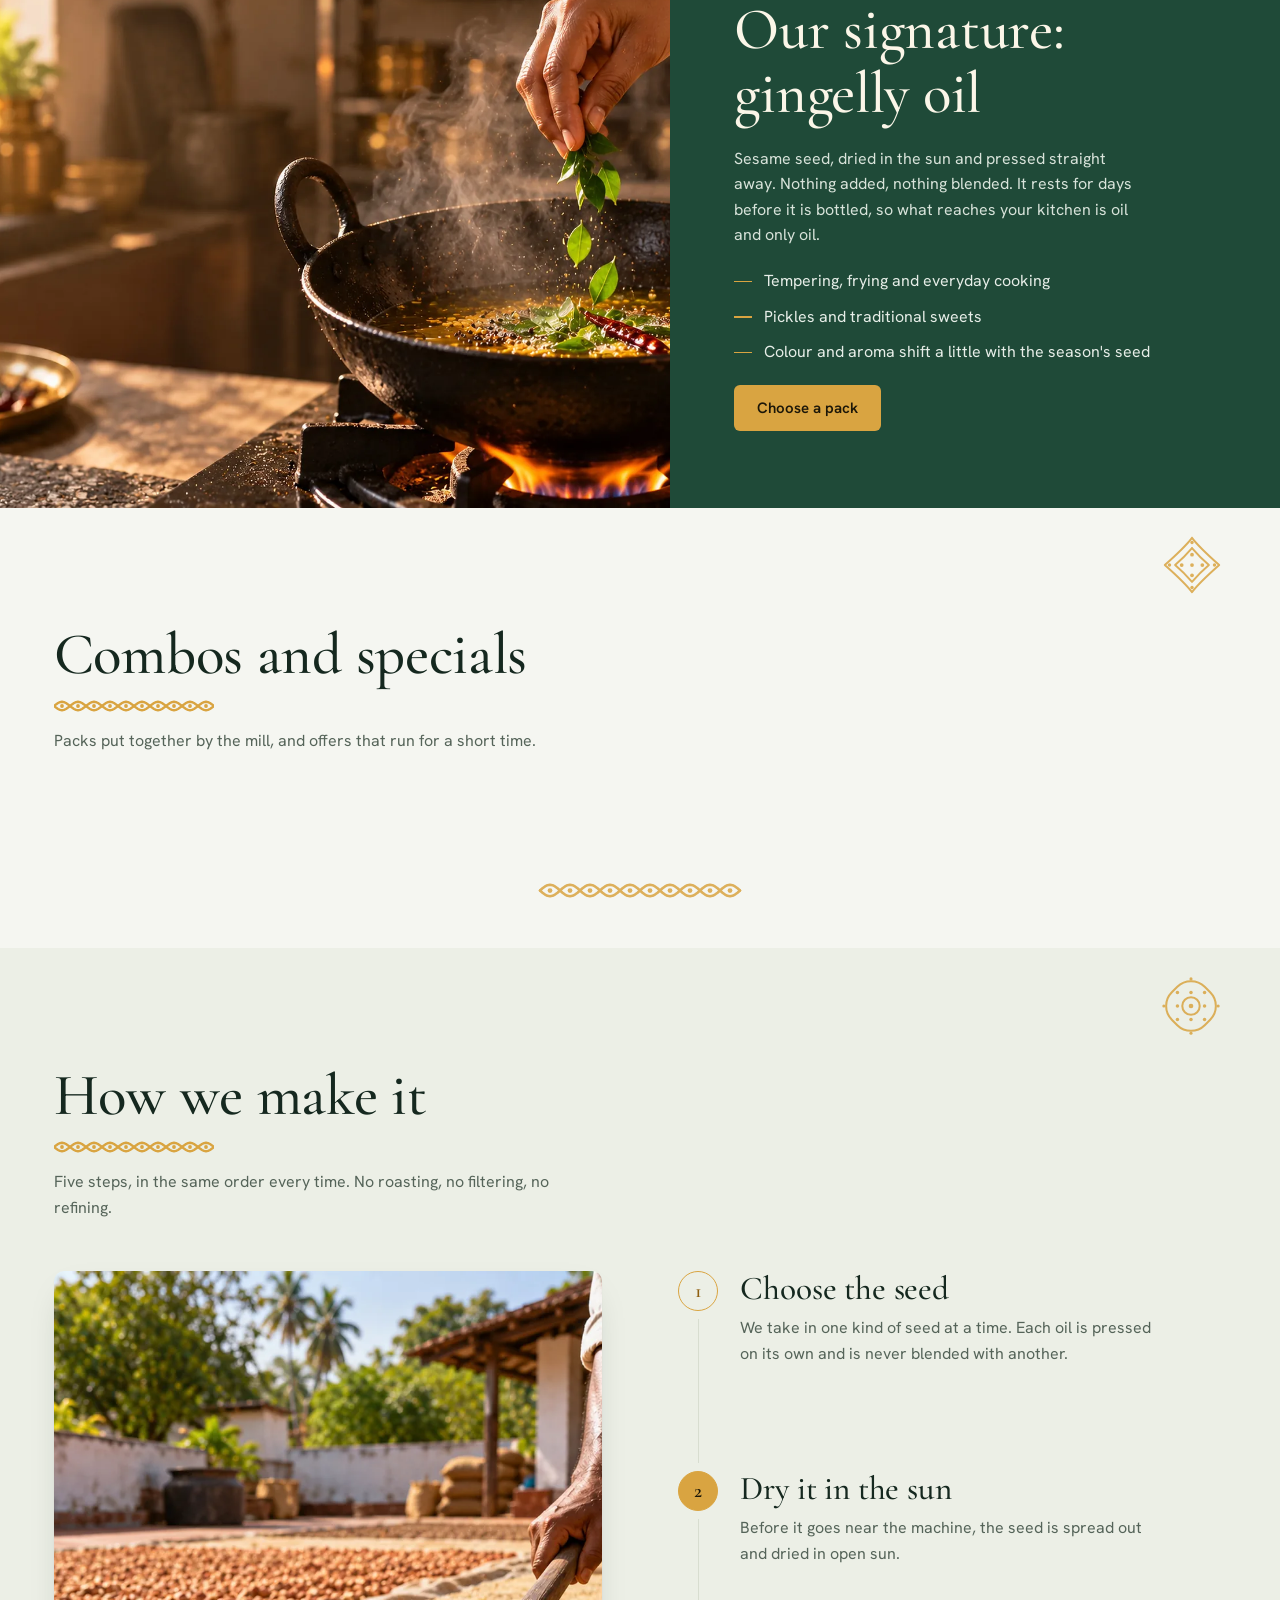
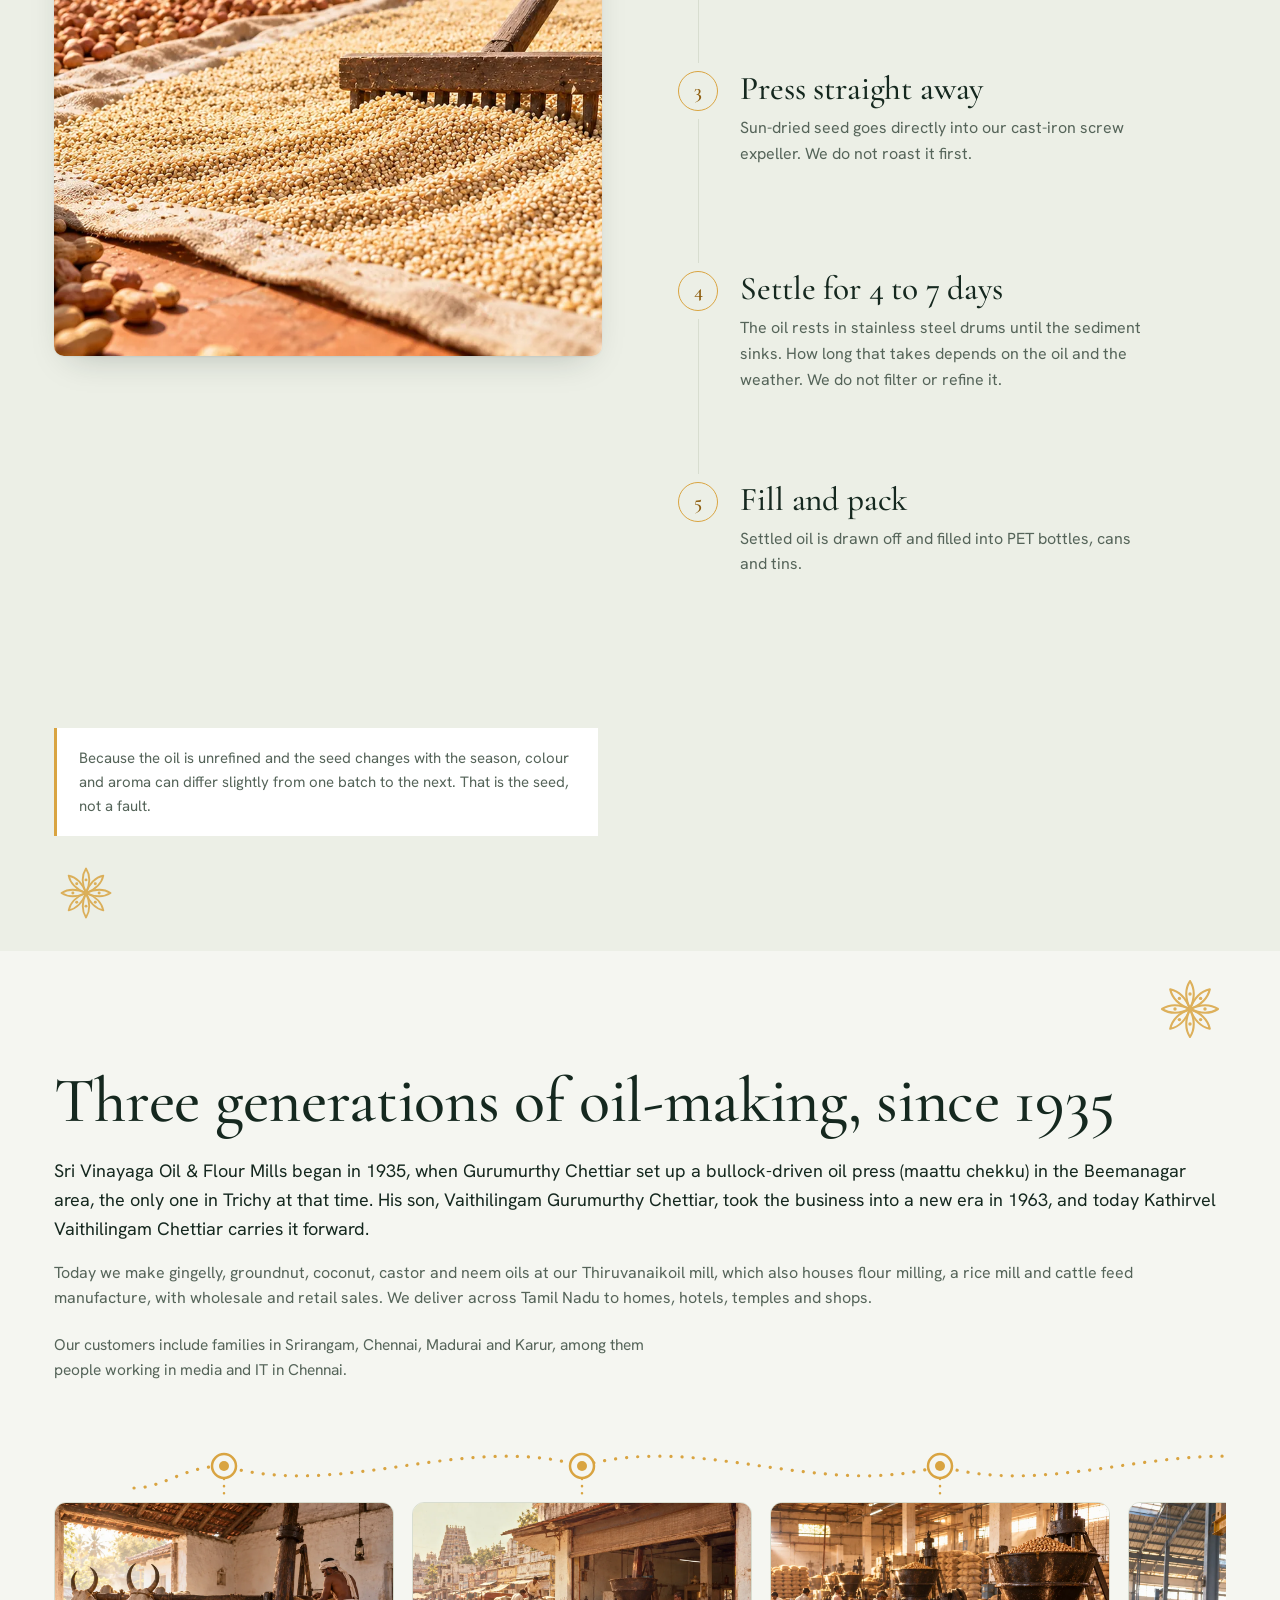
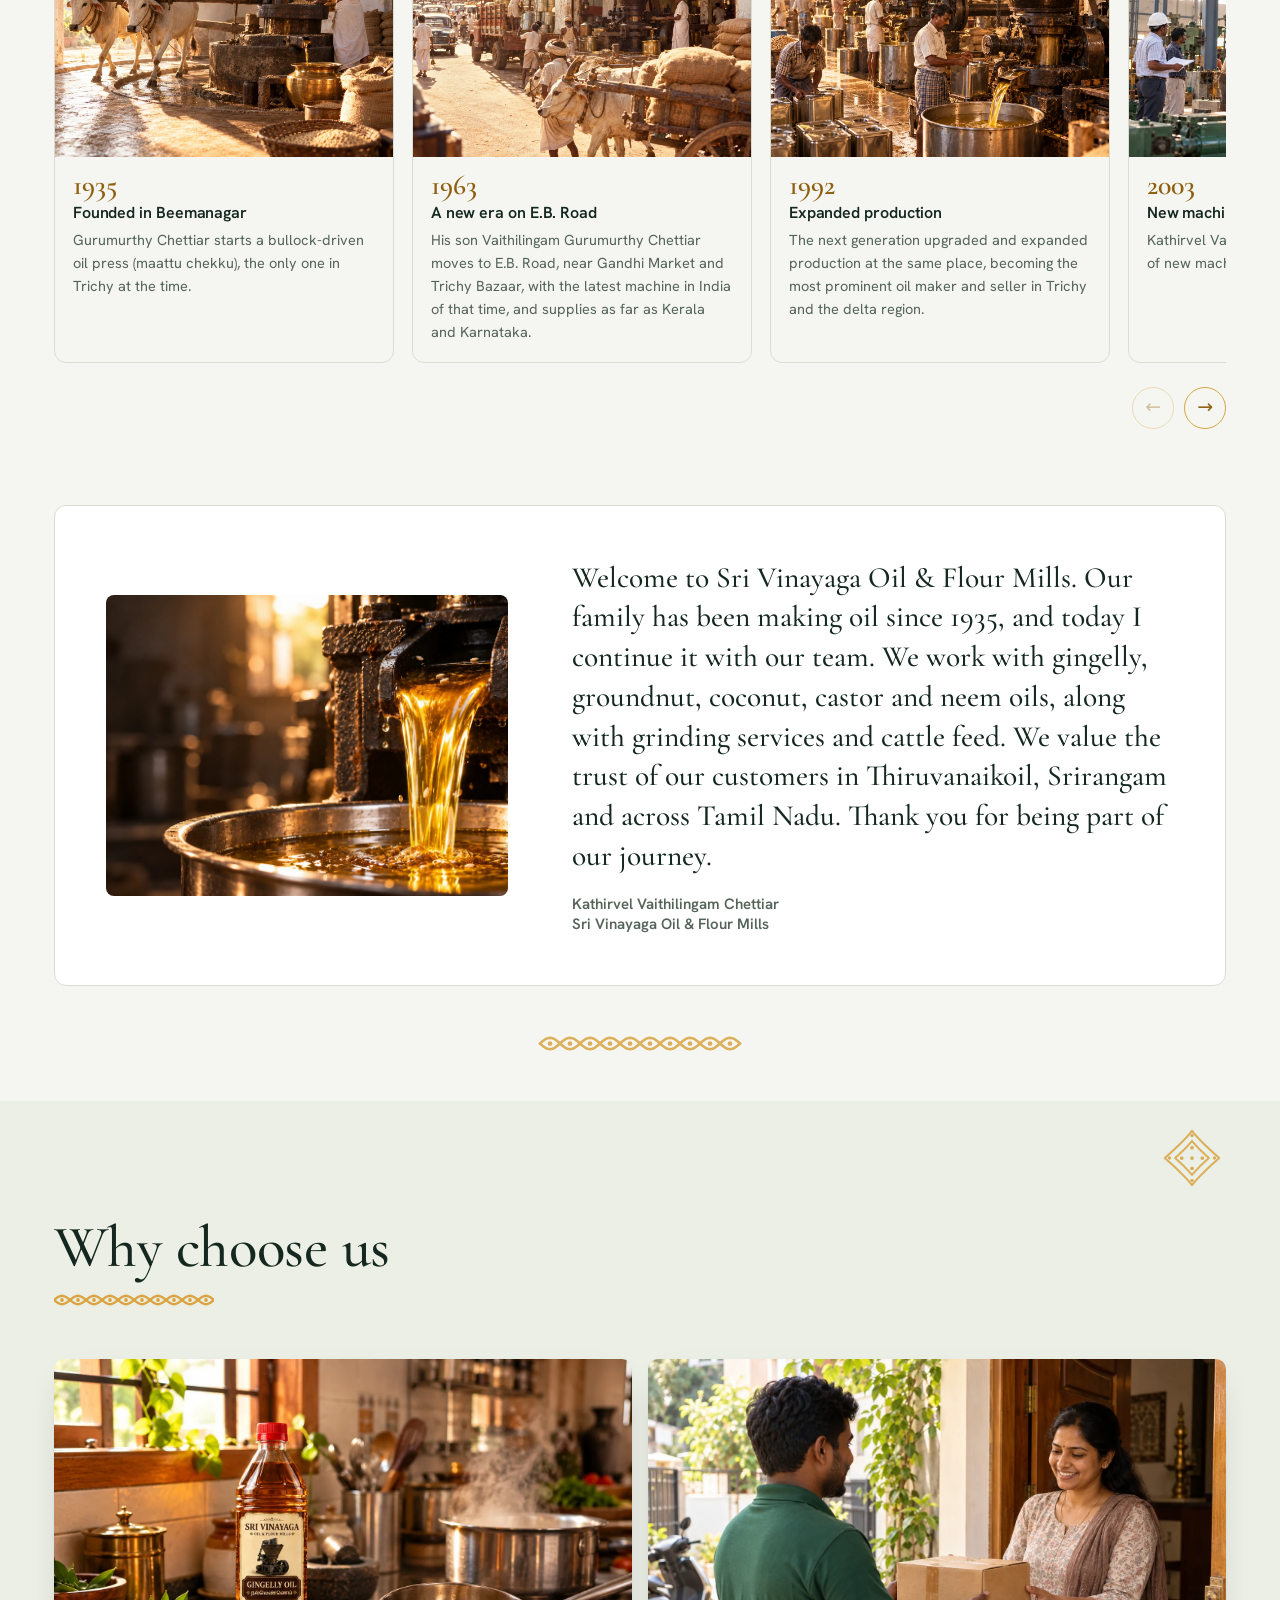
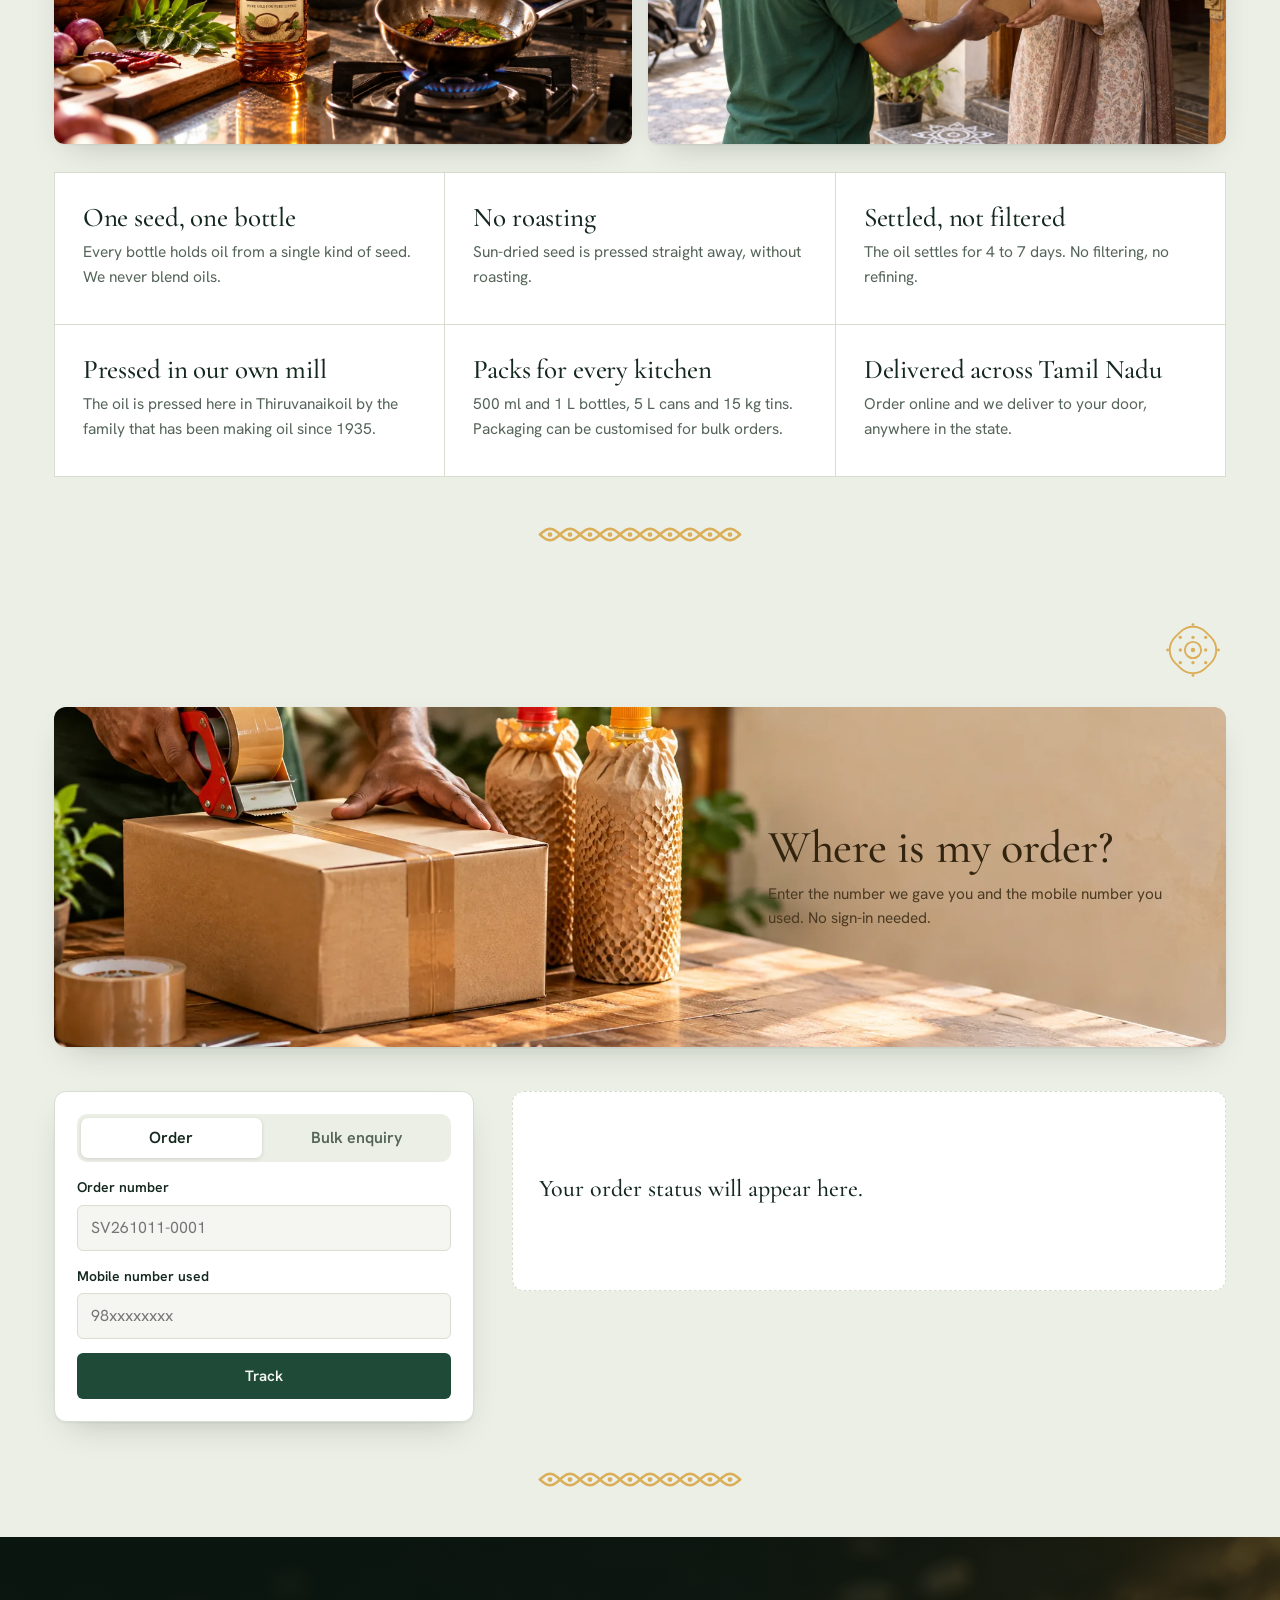
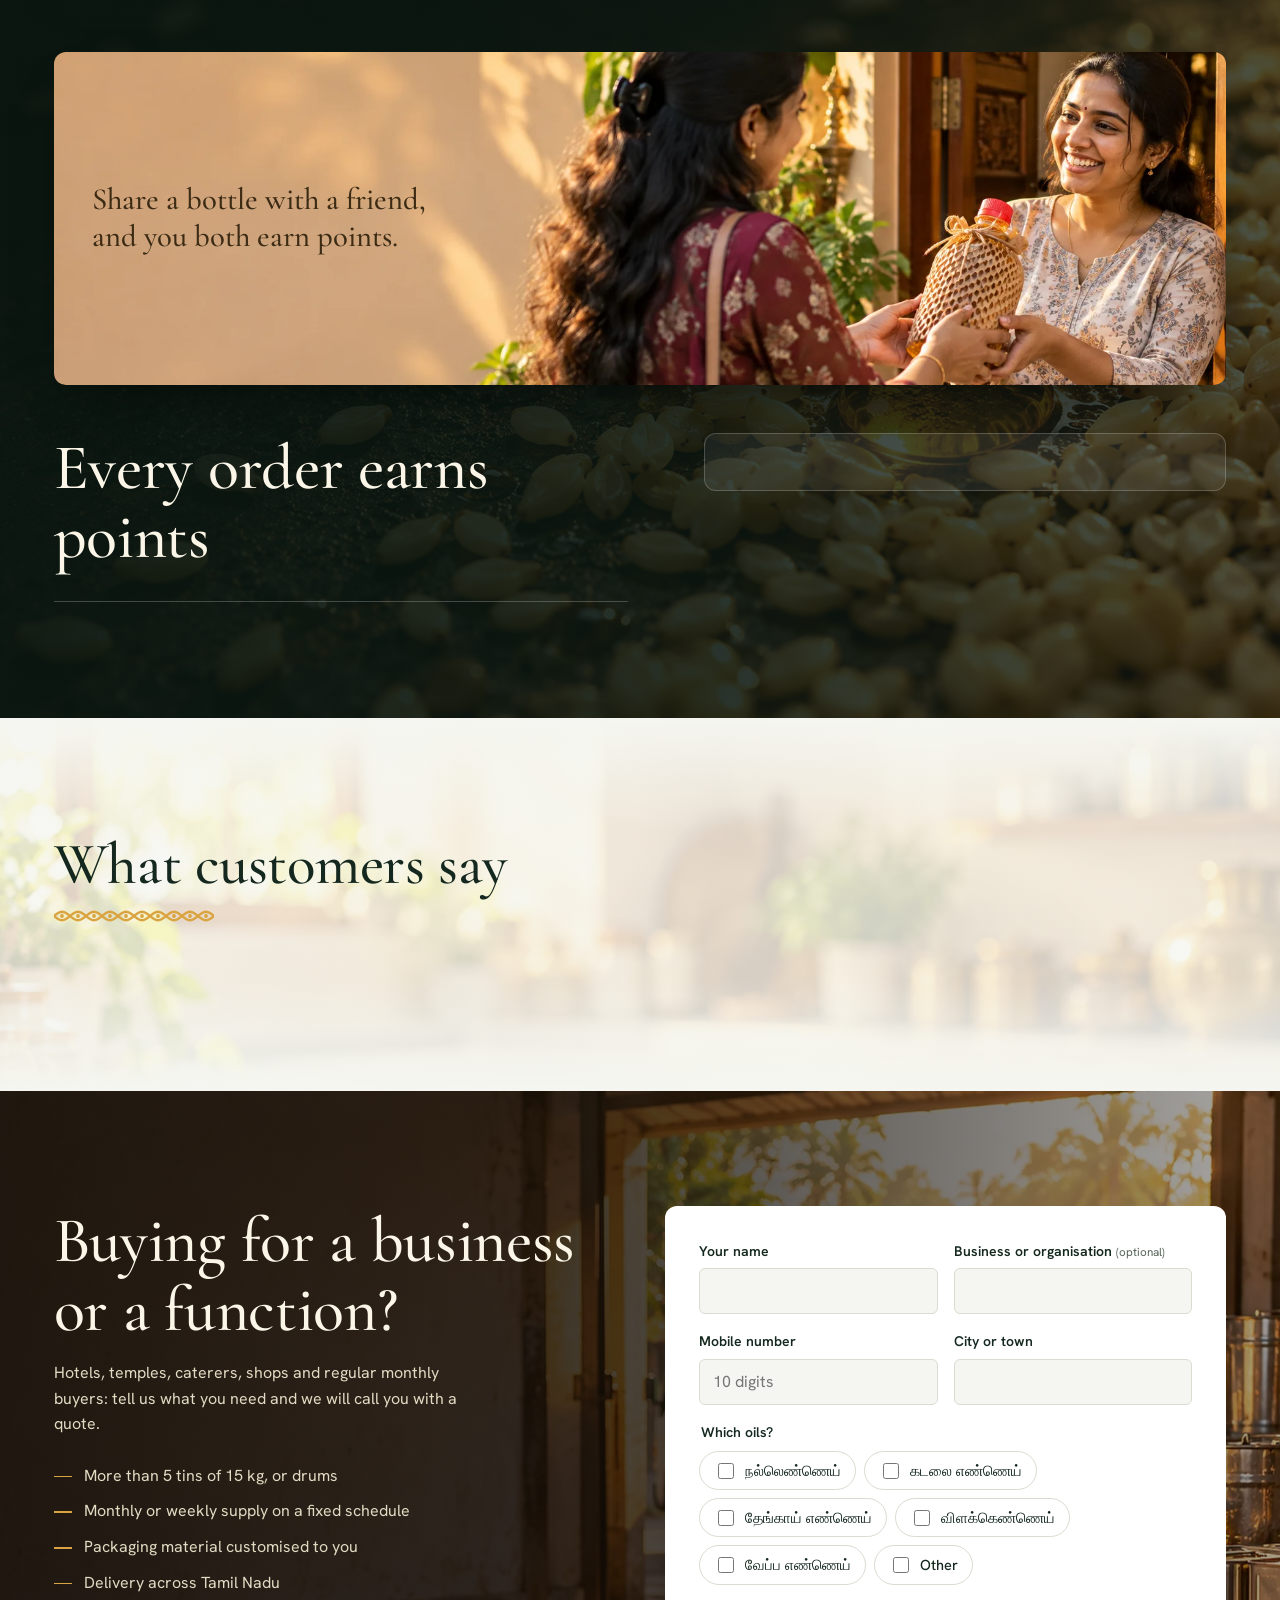
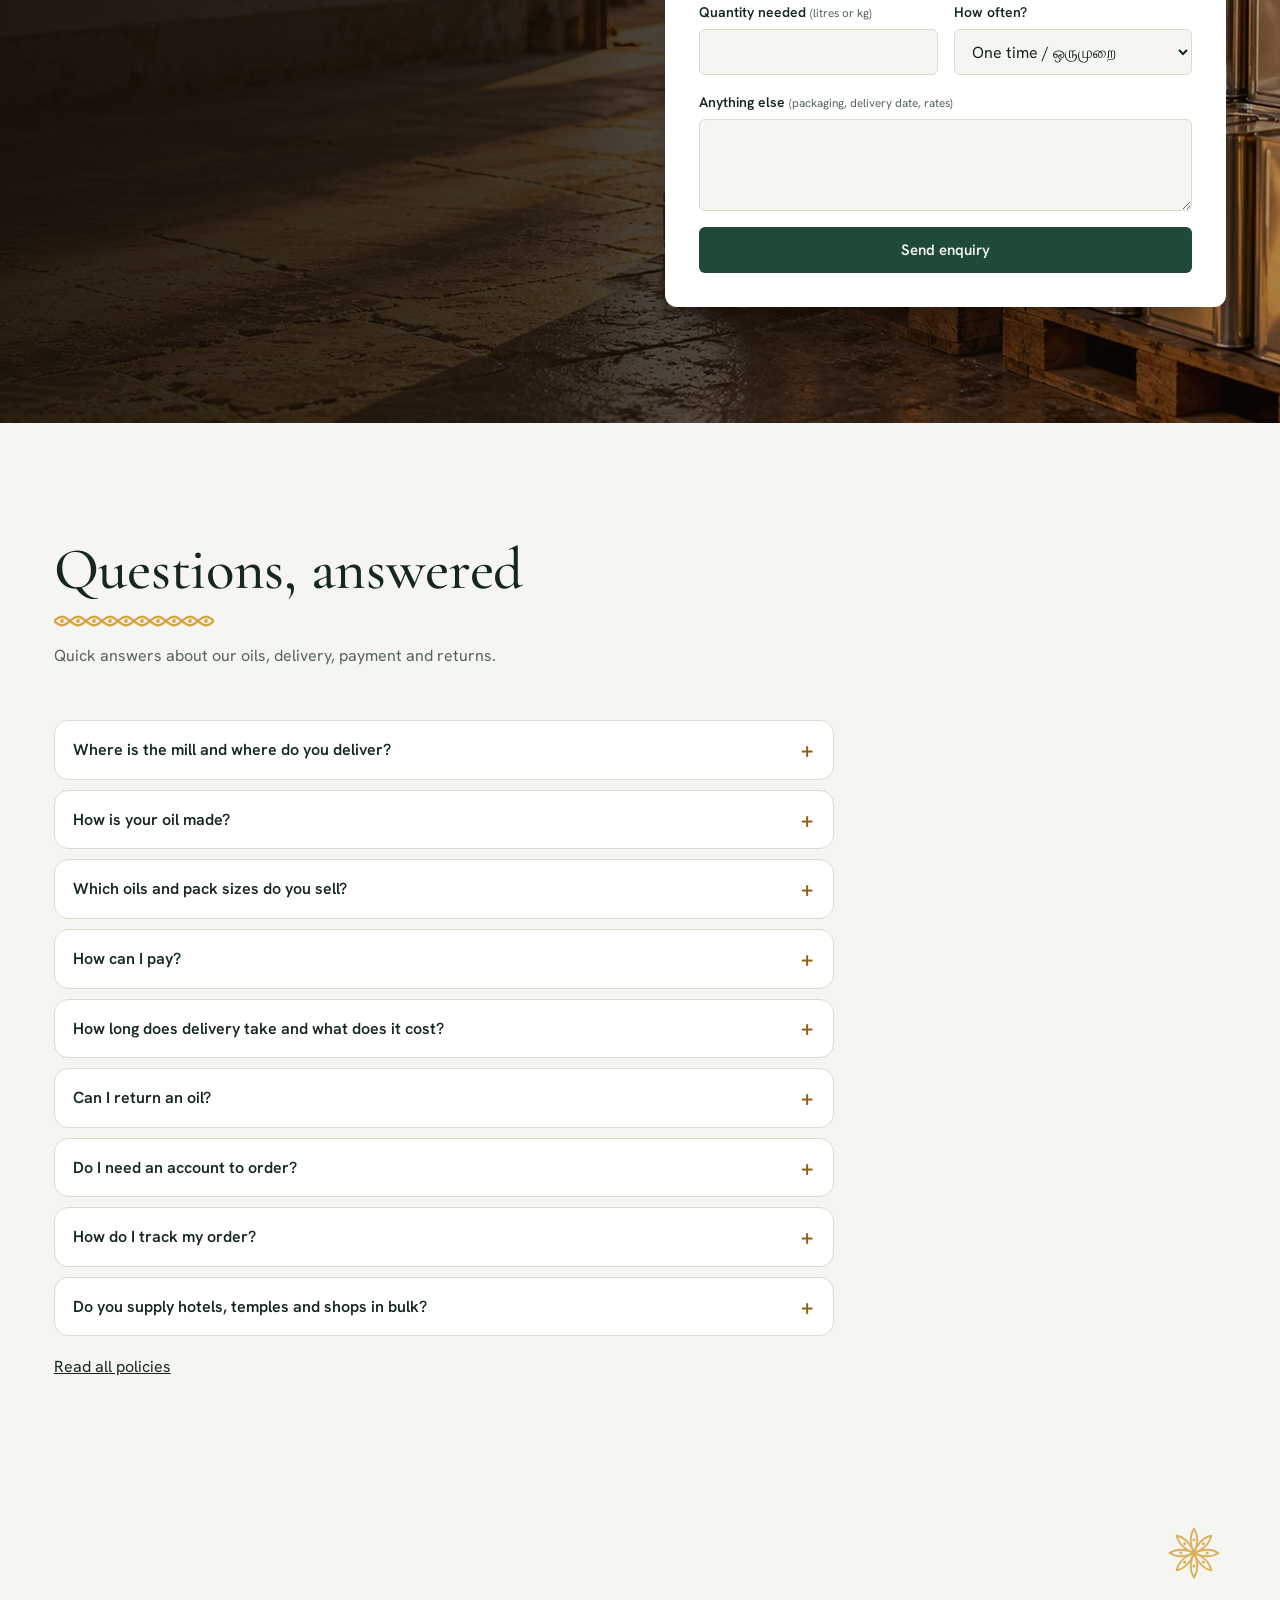
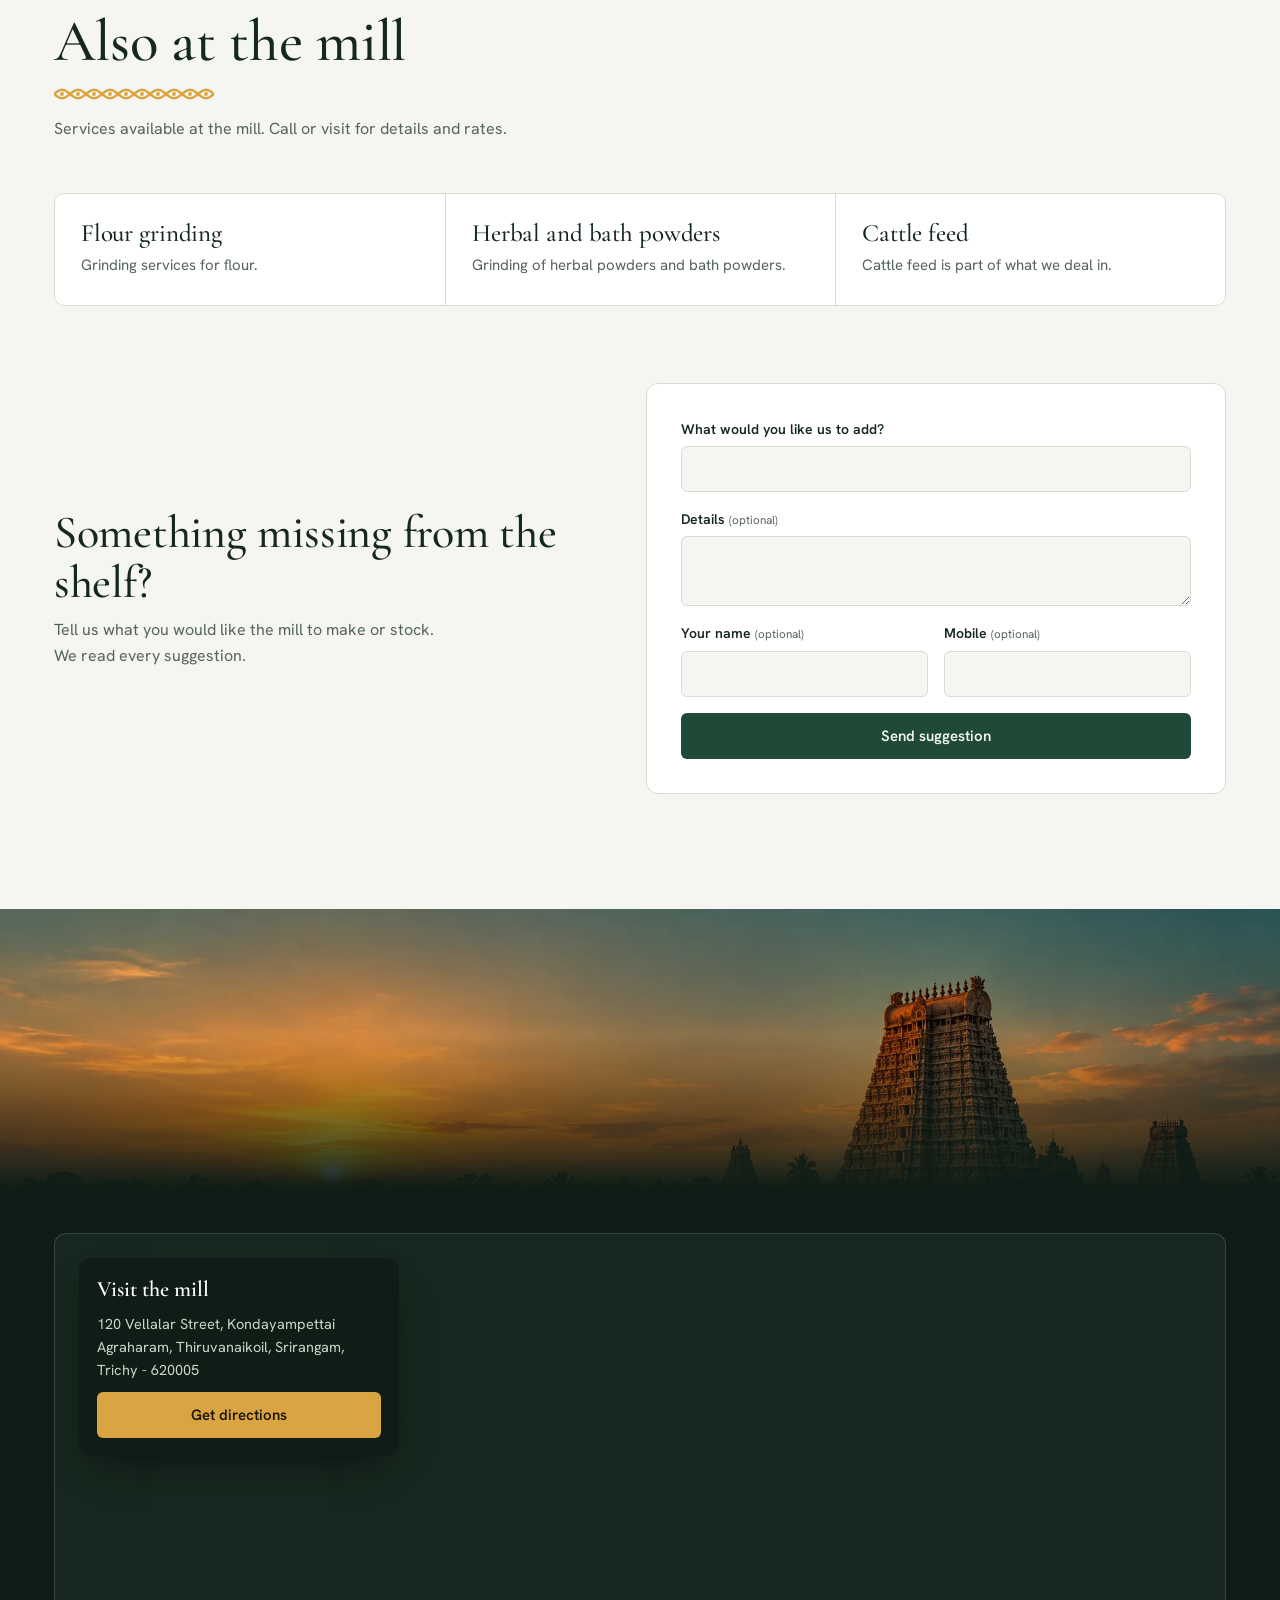
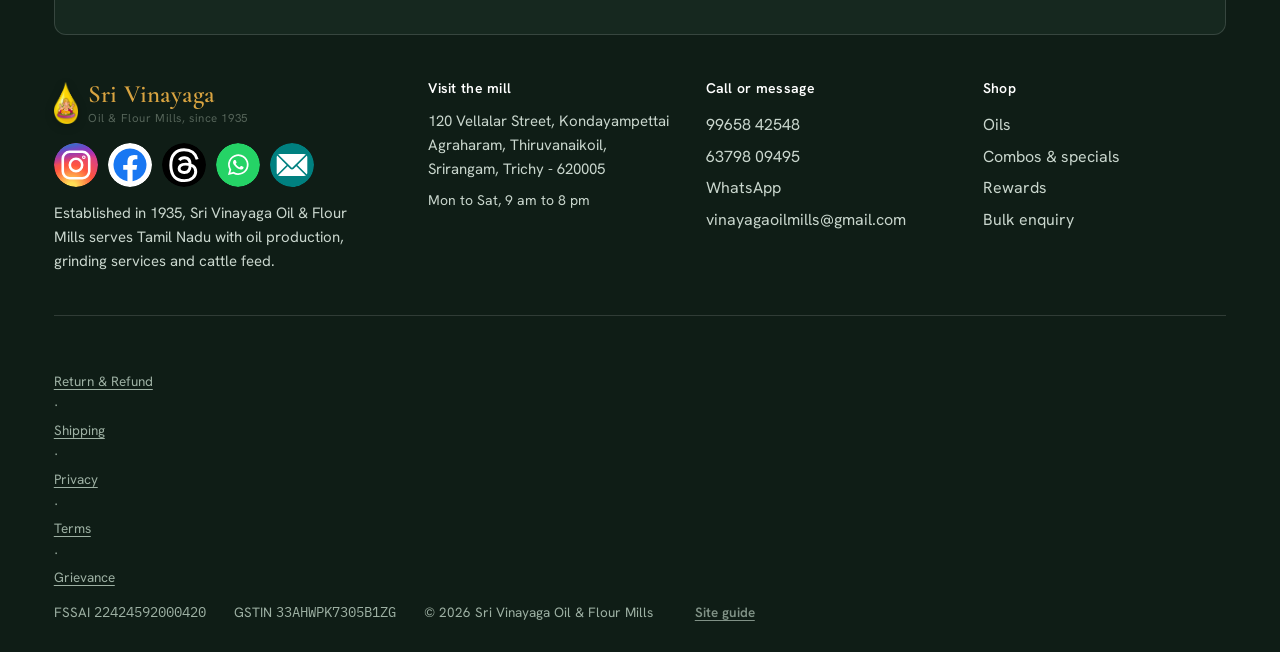
==== commit 4f0f41e4: "v13 checkout rules, point value, zoom" ====
--- a/index.html
+++ b/index.html
@@ -18,7 +18,7 @@
 <link rel="preload" href="fonts/hanken-grotesk-latin-400-normal.woff2" as="font" type="font/woff2" crossorigin>
 <link rel="preload" as="image" href="assets/hero-1.webp" fetchpriority="high">
 <script>try{var l=localStorage.getItem("sv_lang");if(l)document.documentElement.lang=l;else if((navigator.language||"").toLowerCase().indexOf("ta")==0)document.documentElement.lang="ta"}catch(e){}</script>
-<link rel="stylesheet" href="css/style.css?v=20261013d">
+<link rel="stylesheet" href="css/style.css?v=20261013e">
 <script type="application/ld+json">{"@context":"https://schema.org","@type":"LocalBusiness","name":"Sri Vinayaga Oil & Flour Mills","foundingDate":"1935","telephone":["+919965842548","+916379809495"],"email":"vinayagaoilmills@gmail.com","address":{"@type":"PostalAddress","streetAddress":"120 Vellalar Street, Kondayampettai Agraharam, Thiruvanaikoil, Srirangam","addressLocality":"Tiruchirappalli","addressRegion":"Tamil Nadu","postalCode":"620005","addressCountry":"IN"},"openingHours":"Mo-Sa 09:00-20:00"}</script>
 </head>
 <body>
@@ -388,9 +388,9 @@
 <div class="toast" id="toast" role="status" aria-live="polite"></div>
 
 <script src="js/vendor/supabase.min.js"></script>
-<script src="js/config.js?v=20261013d"></script>
-<script src="js/app.js?v=20261013d"></script>
-<script src="js/doodles.js?v=20261013d" defer></script>
-<script src="js/intro.js?v=20261013d" defer></script>
+<script src="js/config.js?v=20261013e"></script>
+<script src="js/app.js?v=20261013e"></script>
+<script src="js/doodles.js?v=20261013e" defer></script>
+<script src="js/intro.js?v=20261013e" defer></script>
 </body>
 </html>
--- a/css/style.css
+++ b/css/style.css
@@ -804,3 +804,29 @@
 a.btn{display:inline-flex;align-items:center;justify-content:center;text-align:center}
 /* Tamil opening-hours text is long: keep it from running into the centred message */
 @media (min-width:901px) and (max-width:2100px){html[lang="ta"] .tb-hours{display:none}}
+
+
+/* price + MRP + red "Save" ribbon */
+.price.has-save{display:flex;align-items:center;flex-wrap:wrap;gap:6px 12px;flex-basis:100%;margin-right:0}
+.price .mrp{font:500 16px var(--f-body);color:var(--muted);text-decoration:line-through;text-decoration-thickness:1px}
+.price:not(.has-save) .mrp{margin-left:8px}
+.price .save{position:relative;display:inline-block;margin-right:20px;filter:drop-shadow(0 2px 3px rgba(80,0,10,.32))}
+.price .save::after{content:"";position:absolute;right:-19px;top:50%;width:15px;height:30px;margin-top:-15px;background:url("data:image/svg+xml,%3Csvg xmlns='http://www.w3.org/2000/svg' width='15' height='30' viewBox='0 0 15 30' fill='none' stroke='%23B3242F' stroke-width='1.6' stroke-linecap='round'%3E%3Cpath d='M2 5 L8 1'/%3E%3Cpath d='M4 15 H13'/%3E%3Cpath d='M2 25 L8 29'/%3E%3C/svg%3E") no-repeat center}
+.price .sv-t{position:relative;display:inline-flex;align-items:center;gap:8px;height:32px;padding:0 16px 0 24px;color:#fff;white-space:nowrap;
+  background:linear-gradient(180deg,#B3242F,#8E1822);clip-path:polygon(12px 0,100% 0,calc(100% - 6px) 50%,100% 100%,12px 100%,0 50%);
+  font:600 16px/1 var(--f-display);font-variant-numeric:lining-nums}
+.price .sv-t::before{content:"";position:absolute;left:11px;top:50%;width:6px;height:6px;margin-top:-3px;border-radius:50%;background:#fff}
+.price .sv-t i{width:1px;height:16px;background:rgba(255,255,255,.55)}
+.price .sv-t b{color:#FFD76A;font:700 13px/1 var(--f-body);letter-spacing:.4px}
+@media (max-width:420px){.price .save{margin-right:8px}.price .save::after{display:none}}
+.price .now{font-variant-numeric:lining-nums}
+
+/* promo code box (cart) */
+.sect.promo h4{margin:0 0 8px}
+.promo-row{display:flex;align-items:center;gap:10px;flex-wrap:wrap}
+.promo-tag{font-family:ui-monospace,Menlo,Consolas,monospace;font-weight:700;letter-spacing:.06em;padding:3px 10px;border:1.5px dashed #B3242F;color:#B3242F;border-radius:6px;background:rgba(179,36,47,.06)}
+.promo-row .link{margin-left:auto;background:none;border:0;color:inherit;text-decoration:underline;cursor:pointer;font:inherit}
+.sect.promo.ok .hint{margin:6px 0 0}
+
+/* no pinch-zoom on product cards and the cart / checkout drawer (zoom works everywhere else) */
+.card,.stick,#cartDr{touch-action:pan-x pan-y}
